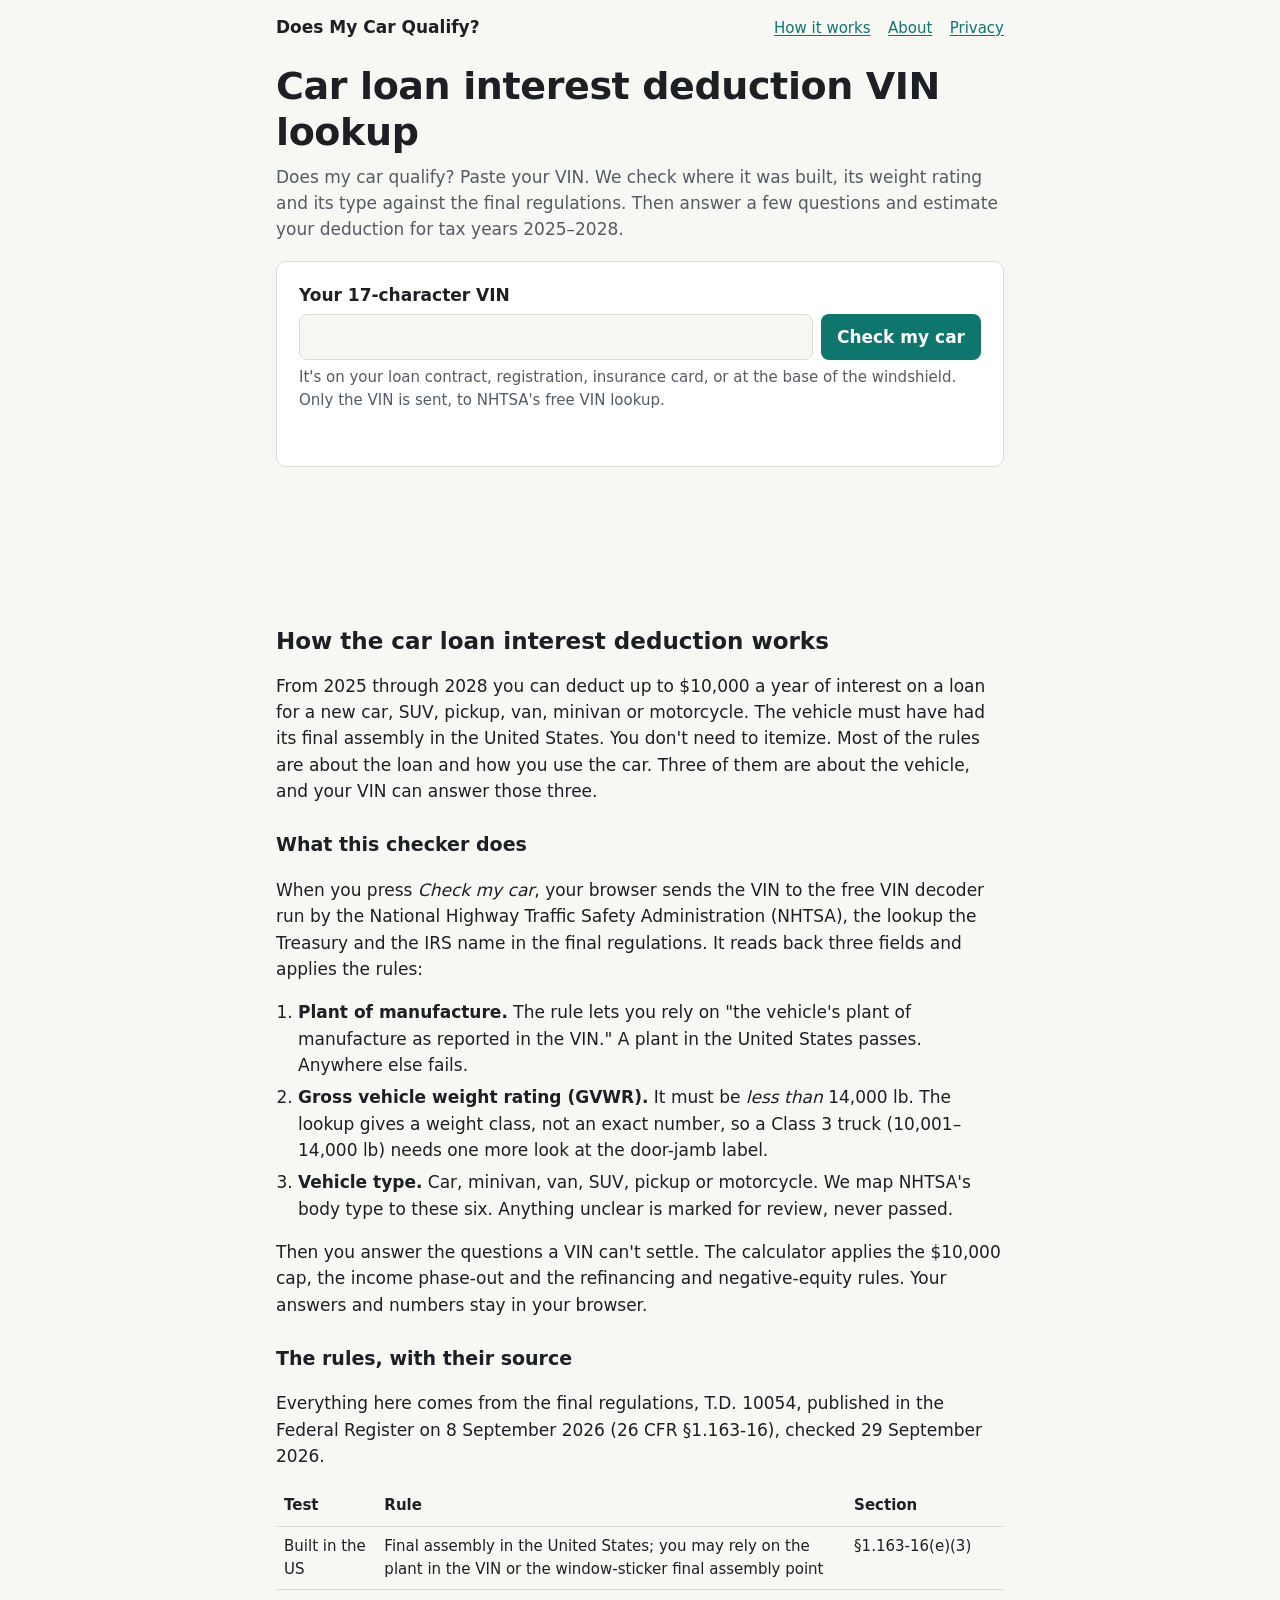
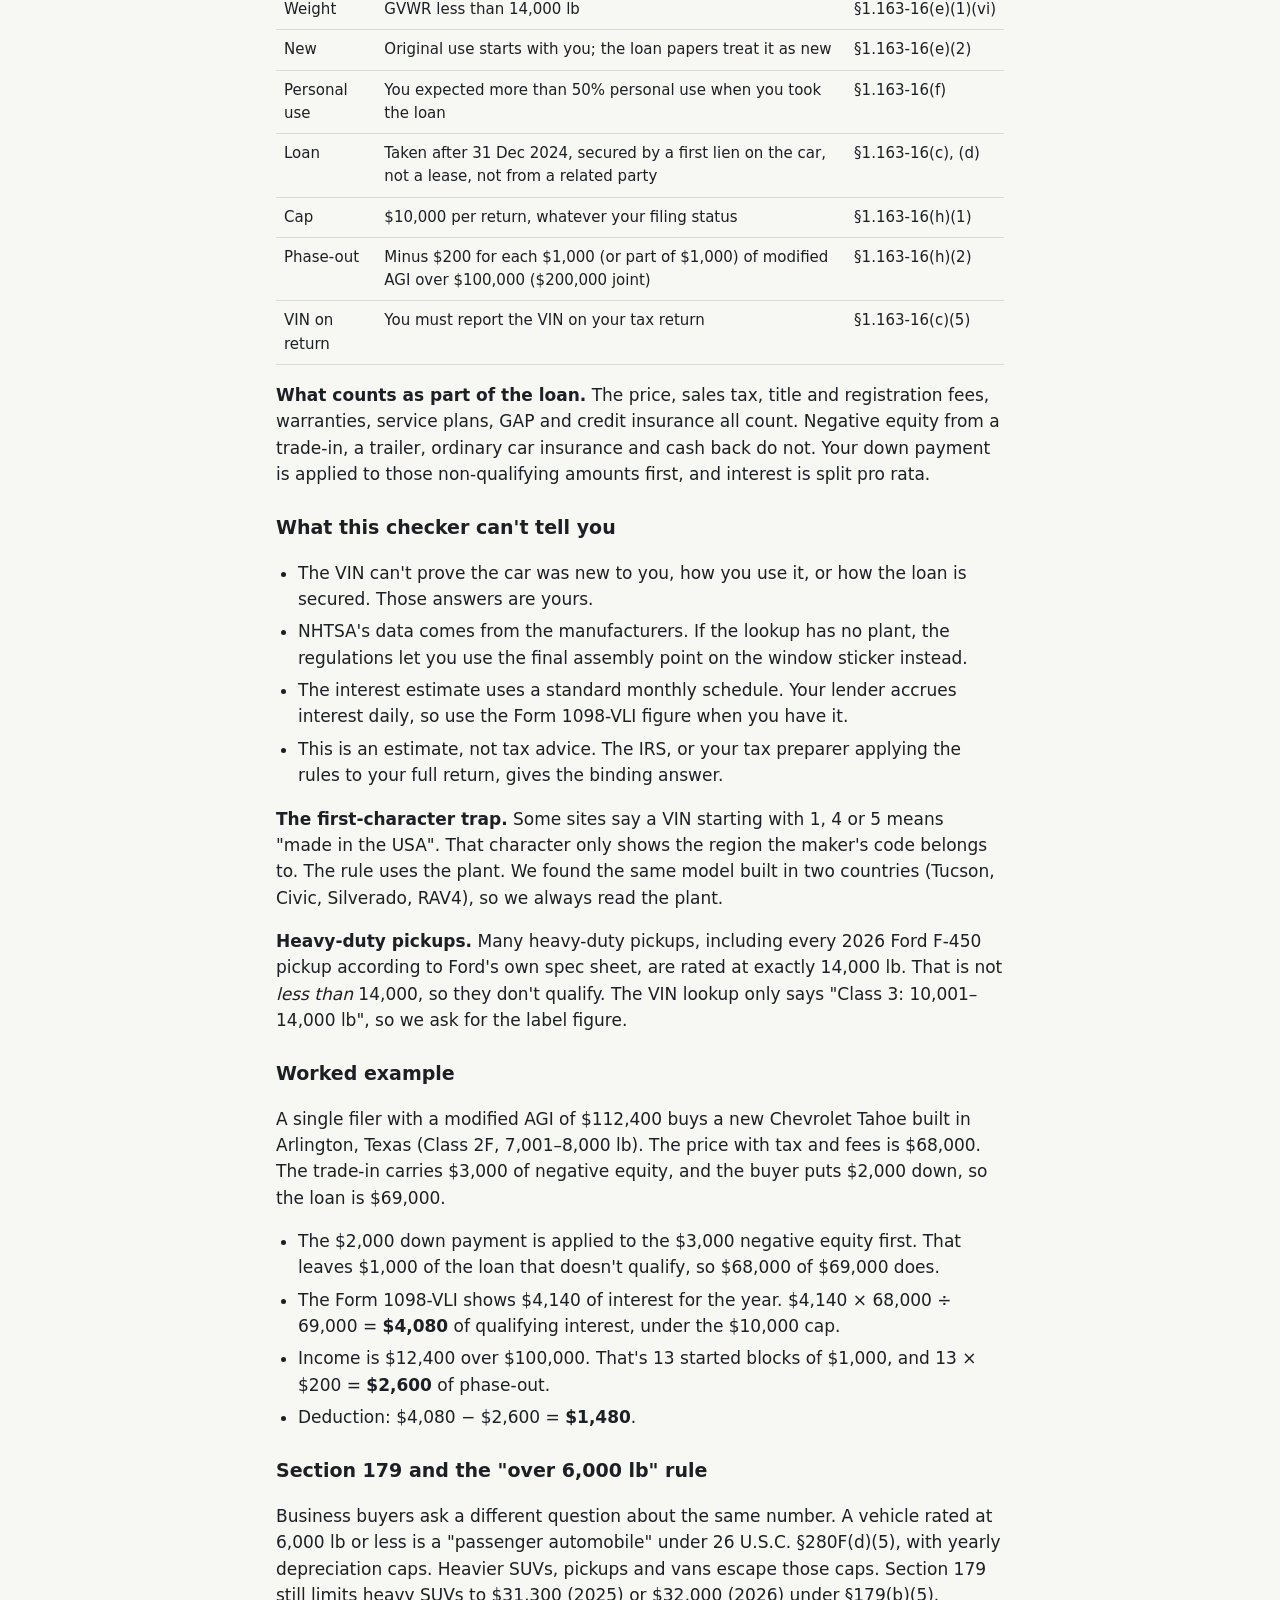
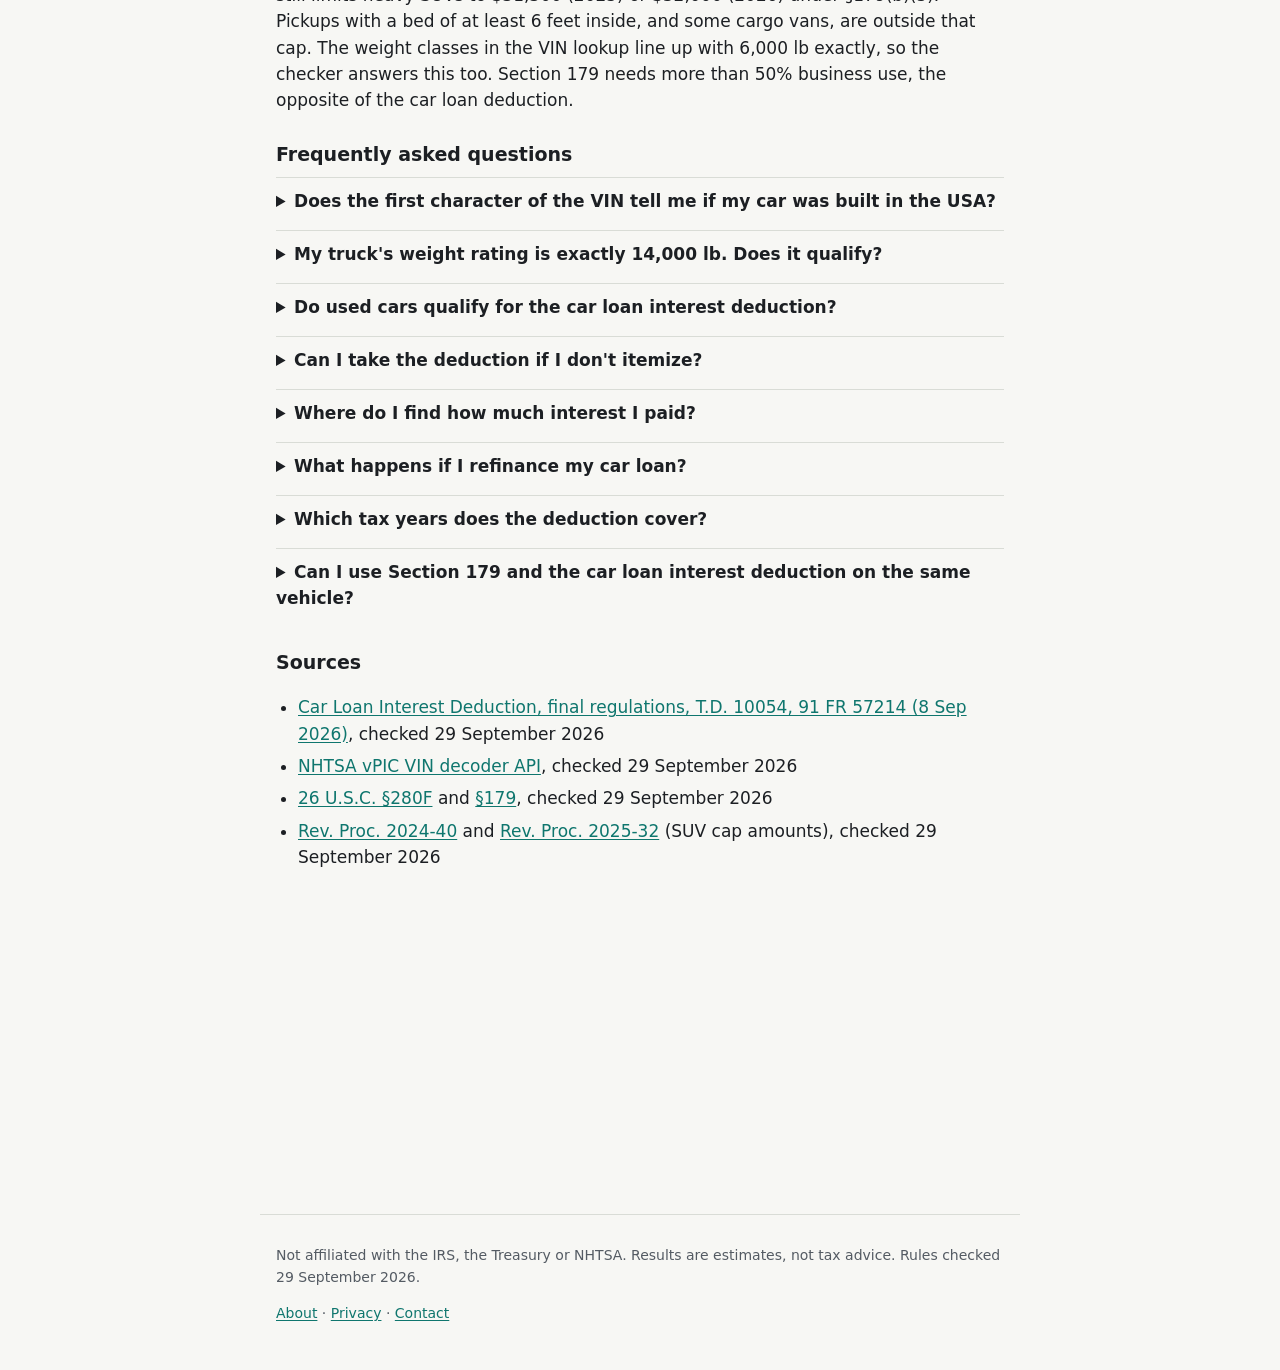
==== index.html @ 5a1a97d0 "Deploy car.loopnode.live (release build a4cddcbf) Co-Authored-By: Claude Opus 5.5 <noreply@anthropic" ====
<!doctype html>
<html lang="en">
<head>
<meta charset="utf-8">
<meta name="viewport" content="width=device-width, initial-scale=1">
<meta http-equiv="Content-Security-Policy" content="default-src 'self'; connect-src 'self' https://vpic.nhtsa.dot.gov; img-src 'self' data:; style-src 'self'; script-src 'self'; base-uri 'none'; form-action 'none'; object-src 'none'">
<meta name="referrer" content="no-referrer">
<title>Car Loan Interest Deduction VIN Lookup: Does My Car Qualify?</title>
<meta name="description" content="Paste your VIN to see if your car passes the US-assembly, weight and type tests for the 2025–2028 car loan interest deduction, then estimate your deduction.">
<link rel="canonical" href="https://car.loopnode.live/">
<meta property="og:title" content="Car Loan Interest Deduction VIN Lookup: Does My Car Qualify?">
<meta property="og:description" content="Check the VIN part of the car loan interest deduction in one step, then estimate what you can deduct.">
<meta property="og:url" content="https://car.loopnode.live/">
<meta property="og:type" content="website">
<meta name="color-scheme" content="light dark">
<link rel="icon" href="favicon.svg" type="image/svg+xml">
<link rel="stylesheet" href="styles.css">
<script type="module" src="app.js"></script>
<script type="application/ld+json">
{"@context":"https://schema.org","@type":"WebApplication","name":"Does My Car Qualify? Car loan interest deduction VIN lookup","url":"https://car.loopnode.live/","applicationCategory":"FinanceApplication","operatingSystem":"Any","isAccessibleForFree":true,"offers":{"@type":"Offer","price":"0","priceCurrency":"USD"},"description":"Checks a VIN against the plant, weight and vehicle-type tests of the qualified passenger vehicle loan interest deduction (26 CFR 1.163-16) and estimates the deduction."}
</script>
<script type="application/ld+json">
{"@context":"https://schema.org","@type":"FAQPage","mainEntity":[
{"@type":"Question","name":"Does the first character of the VIN tell me if my car was built in the USA?","acceptedAnswer":{"@type":"Answer","text":"No. The first character shows the region of the maker's code. The deduction uses the plant of manufacture reported in the VIN, which the NHTSA lookup returns separately."}},
{"@type":"Question","name":"My truck's weight rating is exactly 14,000 lb. Does it qualify?","acceptedAnswer":{"@type":"Answer","text":"No. The vehicle must have a gross vehicle weight rating of less than 14,000 pounds. A 14,000 lb truck, such as many heavy-duty pickups, does not qualify."}},
{"@type":"Question","name":"Do used cars qualify for the car loan interest deduction?","acceptedAnswer":{"@type":"Answer","text":"No. The original use of the vehicle has to start with you, and your loan papers have to treat it as a new vehicle."}},
{"@type":"Question","name":"Can I take the deduction if I don't itemize?","acceptedAnswer":{"@type":"Answer","text":"Yes. The deduction is allowed whether you itemize or take the standard deduction."}},
{"@type":"Question","name":"Where do I find how much interest I paid?","acceptedAnswer":{"@type":"Answer","text":"On Form 1098-VLI. Lenders that receive $600 or more of interest must send it by January 31 of the following year. Otherwise use your loan statements."}},
{"@type":"Question","name":"What happens if I refinance my car loan?","acceptedAnswer":{"@type":"Answer","text":"The new loan still qualifies if it is secured by the same car, but only up to the balance of the old loan on the day you refinanced. Interest on any cash-out part does not count."}},
{"@type":"Question","name":"Which tax years does the deduction cover?","acceptedAnswer":{"@type":"Answer","text":"Tax years 2025 through 2028, for loans taken out after December 31, 2024."}},
{"@type":"Question","name":"Can I use Section 179 and the car loan interest deduction on the same vehicle?","acceptedAnswer":{"@type":"Answer","text":"Not in the same way at the same time. The car loan deduction needs more than 50% personal use; Section 179 on a vehicle needs more than 50% business use."}}
]}
</script>
</head>
<body>
<a class="skip" href="#tool">Skip to the VIN check</a>
<header class="site">
  <a class="brand" href="./">Does My Car Qualify?</a>
  <nav aria-label="Site"><a href="#guide">How it works</a> <a href="about.html">About</a> <a href="privacy.html">Privacy</a></nav>
</header>

<main>
  <div class="intro">
    <h1>Car loan interest deduction VIN lookup</h1>
    <p class="lede">Does my car qualify? Paste your VIN. We check where it was built, its weight rating and its type against the final regulations. Then answer a few questions and estimate your deduction for tax years 2025–2028.</p>
  </div>

  <section id="tool" aria-labelledby="tool-h">
    <h2 id="tool-h" class="visually-hidden">VIN check</h2>
    <noscript><p class="note">This checker needs JavaScript. The guide below explains every rule if you'd rather check by hand.</p></noscript>

    <form id="vin-form" class="card" novalidate>
      <label for="vin">Your 17-character VIN</label>
      <div class="row">
        <input id="vin" name="vin" type="text" inputmode="text" autocomplete="off" autocapitalize="characters" spellcheck="false" maxlength="24" aria-describedby="vin-hint vin-status" required>
        <button type="submit" id="vin-go">Check my car</button>
      </div>
      <p id="vin-hint" class="hint">It's on your loan contract, registration, insurance card, or at the base of the windshield. Only the VIN is sent, to NHTSA's free VIN lookup.</p>
      <p id="vin-status" class="status" role="status" aria-live="polite"></p>
    </form>

    <div id="vehicle" class="card" hidden>
      <h3 id="vehicle-name">Your vehicle</h3>
      <ul id="checks" class="checks"></ul>
      <p id="trap" class="note" hidden></p>
      <div id="label-gvwr-row" class="ask" hidden>
        <label for="label-gvwr">GVWR on your door-jamb label (lb)</label>
        <input id="label-gvwr" type="number" inputmode="numeric" min="0" max="100000" step="1">
        <p class="hint">It's on the sticker in the driver-side door frame, marked "GVWR". Exactly 14,000 lb does not qualify.</p>
      </div>
      <fieldset id="sticker-row" class="ask" hidden>
        <legend>Does the window sticker give a final assembly point in the US?</legend>
        <label><input type="radio" name="sticker" value="yes"> Yes</label>
        <label><input type="radio" name="sticker" value="no"> No</label>
      </fieldset>
      <div id="s179" class="s179">
        <h4>For business buyers: Section 179 "over 6,000 lb" check</h4>
        <p id="s179-text"></p>
      </div>
    </div>

    <form id="questions" class="card" hidden novalidate>
      <h3>What the VIN can't show</h3>
      <p class="hint">Answer these from your loan papers.</p>
      <fieldset><legend>Do your loan papers treat the car as <strong>new</strong>? (Not used, not a lease buyout.)</legend>
        <label><input type="radio" name="newOnPaperwork" value="yes"> Yes</label><label><input type="radio" name="newOnPaperwork" value="no"> No</label></fieldset>
      <fieldset><legend>When you took the loan, did you expect <strong>more than 50% personal use</strong>?</legend>
        <label><input type="radio" name="personalUse" value="yes"> Yes</label><label><input type="radio" name="personalUse" value="no"> No</label></fieldset>
      <fieldset><legend>Is the loan <strong>secured by the car</strong> (a first lien)? A credit card or unsecured personal loan is not.</legend>
        <label><input type="radio" name="securedByCar" value="yes"> Yes</label><label><input type="radio" name="securedByCar" value="no"> No</label></fieldset>
      <fieldset><legend>Did you take the loan <strong>after 31 December 2024</strong>?</legend>
        <label><input type="radio" name="loanAfter2024" value="yes"> Yes</label><label><input type="radio" name="loanAfter2024" value="no"> No</label></fieldset>
      <fieldset><legend>Is it a <strong>purchase loan</strong>, not a lease?</legend>
        <label><input type="radio" name="notLease" value="yes"> Yes</label><label><input type="radio" name="notLease" value="no"> No</label></fieldset>
      <fieldset><legend>Is the lender <strong>not a relative</strong> or a business related to you?</legend>
        <label><input type="radio" name="notRelative" value="yes"> Yes</label><label><input type="radio" name="notRelative" value="no"> No</label></fieldset>
    </form>

    <div id="verdict" class="card verdict" role="status" aria-live="polite" hidden></div>

    <form id="calc" class="card" hidden novalidate>
      <h3>Estimate your deduction</h3>
      <div class="grid">
        <label>Tax year <select id="year"><option>2025</option><option selected>2026</option><option>2027</option><option>2028</option></select></label>
        <label>Interest paid that year ($) <input id="interest" type="number" inputmode="decimal" min="0" step="0.01" aria-describedby="interest-hint"></label>
      </div>
      <p id="interest-hint" class="hint">Use box 1 of your Form 1098-VLI. No form yet? Estimate it here:</p>
      <details id="estimator">
        <summary class="plain">Estimate the interest from my loan terms</summary>
        <div class="grid">
          <label>Amount financed ($) <input id="est-amount" type="number" inputmode="decimal" min="0" step="0.01"></label>
          <label>APR (%) <input id="est-apr" type="number" inputmode="decimal" min="0" max="40" step="0.01"></label>
          <label>Term (months) <input id="est-term" type="number" inputmode="numeric" min="1" max="120" step="1"></label>
          <label>First payment (month) <input id="est-first" type="month"></label>
        </div>
        <button type="button" id="est-go" class="secondary">Use this estimate</button>
        <p id="est-out" class="hint" aria-live="polite"></p>
      </details>
      <div class="grid">
        <label>Total amount financed ($) <input id="financed" type="number" inputmode="decimal" min="0" step="0.01"></label>
        <label>Down payment ($) <input id="down" type="number" inputmode="decimal" min="0" step="0.01" value="0"></label>
        <label>Negative equity and other non-car items rolled in ($) <input id="nonq" type="number" inputmode="decimal" min="0" step="0.01" value="0" aria-describedby="nonq-hint"></label>
      </div>
      <p id="nonq-hint" class="hint">Negative equity from a trade-in, a trailer, non-credit insurance, cash back. Warranties, service plans, GAP, sales tax and title fees <em>do</em> count as part of the car.</p>
      <label class="check"><input id="refi" type="checkbox"> This loan refinanced an earlier car loan</label>
      <div id="refi-row" class="grid" hidden>
        <label>Old loan balance when refinanced ($) <input id="refi-old" type="number" inputmode="decimal" min="0" step="0.01"></label>
        <label>New loan amount ($) <input id="refi-new" type="number" inputmode="decimal" min="0" step="0.01"></label>
      </div>
      <div class="grid">
        <label>Business use of the car (%) <input id="business" type="number" inputmode="numeric" min="0" max="49" step="1" value="0"></label>
        <label>Modified AGI ($) <input id="magi" type="number" inputmode="decimal" step="1" aria-describedby="magi-hint"></label>
        <label class="check"><input id="joint" type="checkbox"> Married filing jointly</label>
      </div>
      <p id="magi-hint" class="hint">Your adjusted gross income, plus any foreign earned income or US-territory income you excluded.</p>
      <div id="calc-out" class="result" role="status" aria-live="polite"></div>
    </form>

    <p id="print-row" hidden><button type="button" id="print">Print a summary for your tax preparer</button></p>
  </section>

  <div class="ad-slot ad-slot-top" aria-hidden="true"></div>

  <article id="guide">
    <h2>How the car loan interest deduction works</h2>
    <p>From 2025 through 2028 you can deduct up to $10,000 a year of interest on a loan for a new car, SUV, pickup, van, minivan or motorcycle. The vehicle must have had its final assembly in the United States. You don't need to itemize. Most of the rules are about the loan and how you use the car. Three of them are about the vehicle, and your VIN can answer those three.</p>

    <section id="how-it-works">
      <h3>What this checker does</h3>
      <p>When you press <em>Check my car</em>, your browser sends the VIN to the free VIN decoder run by the National Highway Traffic Safety Administration (NHTSA), the lookup the Treasury and the IRS name in the final regulations. It reads back three fields and applies the rules:</p>
      <ol>
        <li><strong>Plant of manufacture.</strong> The rule lets you rely on "the vehicle's plant of manufacture as reported in the VIN." A plant in the United States passes. Anywhere else fails.</li>
        <li><strong>Gross vehicle weight rating (GVWR).</strong> It must be <em>less than</em> 14,000 lb. The lookup gives a weight class, not an exact number, so a Class 3 truck (10,001–14,000 lb) needs one more look at the door-jamb label.</li>
        <li><strong>Vehicle type.</strong> Car, minivan, van, SUV, pickup or motorcycle. We map NHTSA's body type to these six. Anything unclear is marked for review, never passed.</li>
      </ol>
      <p>Then you answer the questions a VIN can't settle. The calculator applies the $10,000 cap, the income phase-out and the refinancing and negative-equity rules. Your answers and numbers stay in your browser.</p>
    </section>

    <section id="rules">
      <h3>The rules, with their source</h3>
      <p>Everything here comes from the final regulations, T.D. 10054, published in the Federal Register on 8 September 2026 (26 CFR §1.163-16), checked 29 September 2026.</p>
      <div class="table-wrap">
      <table>
        <thead><tr><th scope="col">Test</th><th scope="col">Rule</th><th scope="col">Section</th></tr></thead>
        <tbody>
          <tr><td>Built in the US</td><td>Final assembly in the United States; you may rely on the plant in the VIN or the window-sticker final assembly point</td><td>§1.163-16(e)(3)</td></tr>
          <tr><td>Weight</td><td>GVWR less than 14,000 lb</td><td>§1.163-16(e)(1)(vi)</td></tr>
          <tr><td>New</td><td>Original use starts with you; the loan papers treat it as new</td><td>§1.163-16(e)(2)</td></tr>
          <tr><td>Personal use</td><td>You expected more than 50% personal use when you took the loan</td><td>§1.163-16(f)</td></tr>
          <tr><td>Loan</td><td>Taken after 31 Dec 2024, secured by a first lien on the car, not a lease, not from a related party</td><td>§1.163-16(c), (d)</td></tr>
          <tr><td>Cap</td><td>$10,000 per return, whatever your filing status</td><td>§1.163-16(h)(1)</td></tr>
          <tr><td>Phase-out</td><td>Minus $200 for each $1,000 (or part of $1,000) of modified AGI over $100,000 ($200,000 joint)</td><td>§1.163-16(h)(2)</td></tr>
          <tr><td>VIN on return</td><td>You must report the VIN on your tax return</td><td>§1.163-16(c)(5)</td></tr>
        </tbody>
      </table>
      </div>
      <p><strong>What counts as part of the loan.</strong> The price, sales tax, title and registration fees, warranties, service plans, GAP and credit insurance all count. Negative equity from a trade-in, a trailer, ordinary car insurance and cash back do not. Your down payment is applied to those non-qualifying amounts first, and interest is split pro rata.</p>
    </section>

    <section id="limits">
      <h3>What this checker can't tell you</h3>
      <ul>
        <li>The VIN can't prove the car was new to you, how you use it, or how the loan is secured. Those answers are yours.</li>
        <li>NHTSA's data comes from the manufacturers. If the lookup has no plant, the regulations let you use the final assembly point on the window sticker instead.</li>
        <li>The interest estimate uses a standard monthly schedule. Your lender accrues interest daily, so use the Form 1098-VLI figure when you have it.</li>
        <li>This is an estimate, not tax advice. The IRS, or your tax preparer applying the rules to your full return, gives the binding answer.</li>
      </ul>
      <p><strong>The first-character trap.</strong> Some sites say a VIN starting with 1, 4 or 5 means "made in the USA". That character only shows the region the maker's code belongs to. The rule uses the plant. We found the same model built in two countries (Tucson, Civic, Silverado, RAV4), so we always read the plant.</p>
      <p><strong>Heavy-duty pickups.</strong> Many heavy-duty pickups, including every 2026 Ford F-450 pickup according to Ford's own spec sheet, are rated at exactly 14,000 lb. That is not <em>less than</em> 14,000, so they don't qualify. The VIN lookup only says "Class 3: 10,001–14,000 lb", so we ask for the label figure.</p>
    </section>

    <section id="example">
      <h3>Worked example</h3>
      <p>A single filer with a modified AGI of $112,400 buys a new Chevrolet Tahoe built in Arlington, Texas (Class 2F, 7,001–8,000 lb). The price with tax and fees is $68,000. The trade-in carries $3,000 of negative equity, and the buyer puts $2,000 down, so the loan is $69,000.</p>
      <ul>
        <li>The $2,000 down payment is applied to the $3,000 negative equity first. That leaves $1,000 of the loan that doesn't qualify, so $68,000 of $69,000 does.</li>
        <li>The Form 1098-VLI shows $4,140 of interest for the year. $4,140 × 68,000 ÷ 69,000 = <strong>$4,080</strong> of qualifying interest, under the $10,000 cap.</li>
        <li>Income is $12,400 over $100,000. That's 13 started blocks of $1,000, and 13 × $200 = <strong>$2,600</strong> of phase-out.</li>
        <li>Deduction: $4,080 − $2,600 = <strong>$1,480</strong>.</li>
      </ul>
    </section>

    <section id="section-179">
      <h3>Section 179 and the "over 6,000 lb" rule</h3>
      <p>Business buyers ask a different question about the same number. A vehicle rated at 6,000 lb or less is a "passenger automobile" under 26 U.S.C. §280F(d)(5), with yearly depreciation caps. Heavier SUVs, pickups and vans escape those caps. Section 179 still limits heavy SUVs to $31,300 (2025) or $32,000 (2026) under §179(b)(5). Pickups with a bed of at least 6 feet inside, and some cargo vans, are outside that cap. The weight classes in the VIN lookup line up with 6,000 lb exactly, so the checker answers this too. Section 179 needs more than 50% business use, the opposite of the car loan deduction.</p>
    </section>

    <section id="faq">
      <h3>Frequently asked questions</h3>
      <details><summary>Does the first character of the VIN tell me if my car was built in the USA?</summary><p>No. The first character shows the region of the maker's code. The deduction uses the plant of manufacture reported in the VIN, which the NHTSA lookup returns separately.</p></details>
      <details><summary>My truck's weight rating is exactly 14,000 lb. Does it qualify?</summary><p>No. The vehicle must have a gross vehicle weight rating of less than 14,000 pounds. A 14,000 lb truck, such as many heavy-duty pickups, does not qualify.</p></details>
      <details><summary>Do used cars qualify for the car loan interest deduction?</summary><p>No. The original use of the vehicle has to start with you, and your loan papers have to treat it as a new vehicle.</p></details>
      <details><summary>Can I take the deduction if I don't itemize?</summary><p>Yes. The deduction is allowed whether you itemize or take the standard deduction.</p></details>
      <details><summary>Where do I find how much interest I paid?</summary><p>On Form 1098-VLI. Lenders that receive $600 or more of interest must send it by January 31 of the following year. Otherwise use your loan statements.</p></details>
      <details><summary>What happens if I refinance my car loan?</summary><p>The new loan still qualifies if it is secured by the same car, but only up to the balance of the old loan on the day you refinanced. Interest on any cash-out part does not count.</p></details>
      <details><summary>Which tax years does the deduction cover?</summary><p>Tax years 2025 through 2028, for loans taken out after December 31, 2024.</p></details>
      <details><summary>Can I use Section 179 and the car loan interest deduction on the same vehicle?</summary><p>Not in the same way at the same time. The car loan deduction needs more than 50% personal use; Section 179 on a vehicle needs more than 50% business use.</p></details>
    </section>

    <section id="sources">
      <h3>Sources</h3>
      <ul class="sources">
        <li><a href="https://www.federalregister.gov/documents/2026/09/08/2026-18219/car-loan-interest-deduction" rel="noopener">Car Loan Interest Deduction, final regulations, T.D. 10054, 91 FR 57214 (8 Sep 2026)</a>, checked 29 September 2026</li>
        <li><a href="https://vpic.nhtsa.dot.gov/api/" rel="noopener">NHTSA vPIC VIN decoder API</a>, checked 29 September 2026</li>
        <li><a href="https://www.law.cornell.edu/uscode/text/26/280F" rel="noopener">26 U.S.C. §280F</a> and <a href="https://www.law.cornell.edu/uscode/text/26/179" rel="noopener">§179</a>, checked 29 September 2026</li>
        <li><a href="https://www.irs.gov/pub/irs-drop/rp-24-40.pdf" rel="noopener">Rev. Proc. 2024-40</a> and <a href="https://www.irs.gov/pub/irs-drop/rp-25-32.pdf" rel="noopener">Rev. Proc. 2025-32</a> (SUV cap amounts), checked 29 September 2026</li>
      </ul>
    </section>
  </article>

  <div class="ad-slot ad-slot-bottom" aria-hidden="true"></div>

  <section id="summary" class="print-only" aria-hidden="true"></section>
</main>

<footer class="site">
  <p>Not affiliated with the IRS, the Treasury or NHTSA. Results are estimates, not tax advice. Rules checked 29 September 2026.</p>
  <p><a href="about.html">About</a> · <a href="privacy.html">Privacy</a> · <a href="contact.html">Contact</a></p>
</footer>
</body>
</html>
---- styles.css ----
:root {
  --bg: #f7f7f4;
  --surface: #ffffff;
  --text: #1c1f23;
  --muted: #545b63;
  --line: #d9dcd6;
  --accent: #0f766e;
  --accent-text: #ffffff;
  --pass: #166534;
  --pass-bg: #e8f5ec;
  --fail: #9f1239;
  --fail-bg: #fdecef;
  --warn: #854d0e;
  --warn-bg: #fdf5e1;
  --focus: #1d4ed8;
  --radius: 10px;
  color-scheme: light dark;
}
@media (prefers-color-scheme: dark) {
  :root {
    --bg: #111416;
    --surface: #1a1e21;
    --text: #e8eaec;
    --muted: #a7afb6;
    --line: #2f363b;
    --accent: #2dd4bf;
    --accent-text: #0b1a18;
    --pass: #86efac;
    --pass-bg: #12291b;
    --fail: #fda4af;
    --fail-bg: #331820;
    --warn: #fcd34d;
    --warn-bg: #30270f;
    --focus: #93c5fd;
  }
}

* {
  box-sizing: border-box;
}
table {
  border-collapse: collapse;
  font-size: 15px;
}
th,
td {
  text-align: left;
  vertical-align: top;
  padding: 8px 8px;
  border-bottom: 1px solid var(--line);
}
td:last-child {
  white-space: nowrap;
}
html {
  -webkit-text-size-adjust: 100%;
}
body {
  margin: 0;
  background: var(--bg);
  color: var(--text);
  font:
    17px / 1.55 system-ui,
    -apple-system,
    "Segoe UI",
    Roboto,
    "Helvetica Neue",
    Arial,
    sans-serif;
}
a {
  color: var(--accent);
  text-underline-offset: 2px;
}
:focus-visible {
  outline: 3px solid var(--focus);
  outline-offset: 2px;
}
.skip {
  position: absolute;
  left: -999px;
}
.skip:focus {
  left: 16px;
  top: 8px;
  background: var(--surface);
  padding: 6px 10px;
  z-index: 2;
}
.visually-hidden {
  position: absolute;
  width: 1px;
  height: 1px;
  overflow: hidden;
  clip-path: inset(50%);
  white-space: nowrap;
}

header.site,
footer.site,
main {
  max-width: 760px;
  margin: 0 auto;
  padding: 0 16px;
}
header.site {
  display: flex;
  flex-wrap: wrap;
  gap: 8px 16px;
  align-items: baseline;
  justify-content: space-between;
  padding-top: 14px;
  padding-bottom: 6px;
}
.brand {
  font-weight: 700;
  text-decoration: none;
  color: var(--text);
}
header.site nav a {
  margin-left: 12px;
  font-size: 15px;
}
header.site nav a:first-child {
  margin-left: 0;
}
footer.site {
  color: var(--muted);
  font-size: 14px;
  border-top: 1px solid var(--line);
  margin-top: 40px;
  padding-top: 16px;
  padding-bottom: 32px;
}

h1 {
  font-size: 30px;
  line-height: 1.2;
  margin: 18px 0 8px;
  letter-spacing: -0.01em;
}
h2 {
  font-size: 23px;
  line-height: 1.25;
  margin: 36px 0 10px;
}
h3 {
  font-size: 19px;
  margin: 26px 0 8px;
}
h4 {
  font-size: 16px;
  margin: 0 0 4px;
}
.lede {
  color: var(--muted);
  margin: 0 0 18px;
}

.card {
  background: var(--surface);
  border: 1px solid var(--line);
  border-radius: var(--radius);
  padding: 16px;
  margin: 0 0 14px;
}
.card h3 {
  margin-top: 0;
}
label {
  display: block;
  font-weight: 600;
}
.row {
  display: flex;
  flex-wrap: wrap;
  gap: 8px;
  margin-top: 6px;
}
input[type="text"],
input[type="number"],
input[type="month"],
select {
  width: 100%;
  min-height: 46px;
  font: inherit;
  color: var(--text);
  background: var(--bg);
  border: 1px solid var(--line);
  border-radius: 8px;
  padding: 8px 10px;
}
#vin {
  font-family: ui-monospace, SFMono-Regular, Menlo, Consolas, monospace;
  letter-spacing: 0.06em;
  text-transform: uppercase;
}
button {
  font: inherit;
  font-weight: 650;
  min-height: 46px;
  padding: 8px 16px;
  border-radius: 8px;
  border: 0;
  background: var(--accent);
  color: var(--accent-text);
  cursor: pointer;
  white-space: nowrap;
}
.row input {
  flex: 1 1 250px;
}
.row button {
  flex: 1 0 auto;
}
button.secondary {
  background: transparent;
  color: var(--accent);
  border: 1px solid var(--accent);
}
.hint {
  color: var(--muted);
  font-size: 15px;
  margin: 6px 0 0;
}
.status {
  margin: 8px 0 0;
  min-height: 1.5em;
}
.status.error {
  color: var(--fail);
}
.note {
  background: var(--warn-bg);
  color: var(--text);
  border-left: 4px solid var(--warn);
  padding: 10px 12px;
  border-radius: 6px;
}

.checks {
  list-style: none;
  padding: 0;
  margin: 8px 0 0;
}
.checks li {
  display: grid;
  grid-template-columns: auto 1fr;
  gap: 2px 10px;
  padding: 10px 0;
  border-top: 1px solid var(--line);
}
.checks li:first-child {
  border-top: 0;
}
.badge {
  display: inline-block;
  font-size: 13px;
  font-weight: 700;
  padding: 2px 8px;
  border-radius: 999px;
  white-space: nowrap;
  align-self: start;
}
.badge.pass {
  color: var(--pass);
  background: var(--pass-bg);
}
.badge.fail {
  color: var(--fail);
  background: var(--fail-bg);
}
.badge.check-label,
.badge.review,
.badge.unknown {
  color: var(--warn);
  background: var(--warn-bg);
}
.checks .cite {
  grid-column: 2;
  color: var(--muted);
  font-size: 13px;
}

.ask {
  margin: 14px 0 0;
  padding: 12px;
  border: 1px dashed var(--warn);
  border-radius: 8px;
}
fieldset {
  border: 0;
  margin: 14px 0 0;
  padding: 0;
}
legend {
  font-weight: 600;
  padding: 0;
  margin-bottom: 4px;
}
fieldset label {
  display: inline-flex;
  align-items: center;
  gap: 6px;
  font-weight: 400;
  margin-right: 18px;
  min-height: 44px;
}
input[type="radio"],
input[type="checkbox"] {
  width: 20px;
  height: 20px;
  accent-color: var(--accent);
}
label.check {
  display: flex;
  gap: 8px;
  align-items: center;
  font-weight: 400;
  min-height: 44px;
}
.s179 {
  margin-top: 16px;
  padding-top: 12px;
  border-top: 1px solid var(--line);
}
.s179 p {
  margin: 0;
}

.verdict {
  font-size: 18px;
}
.verdict.qualifies {
  border-color: var(--pass);
  background: var(--pass-bg);
}
.verdict.does-not-qualify {
  border-color: var(--fail);
  background: var(--fail-bg);
}
.verdict.incomplete {
  border-color: var(--warn);
  background: var(--warn-bg);
}
.verdict ul {
  font-size: 15px;
  padding-left: 20px;
  margin-bottom: 0;
}

.grid {
  display: grid;
  grid-template-columns: 1fr;
  gap: 12px;
  margin-top: 12px;
}
.grid label {
  font-weight: 600;
}
.grid input,
.grid select {
  margin-top: 4px;
}
details#estimator {
  margin: 10px 0 0;
}
summary {
  cursor: pointer;
  font-weight: 600;
  min-height: 32px;
}
.result {
  margin-top: 16px;
}
.result table {
  width: 100%;
}
.result .total {
  font-size: 20px;
  font-weight: 700;
}

.ad-slot {
  min-height: 100px;
  margin: 24px 0;
}
.ad-slot-bottom {
  min-height: 280px;
}

#guide ol,
#guide ul {
  padding-left: 22px;
}
#guide li {
  margin: 6px 0;
}
#faq details {
  border-top: 1px solid var(--line);
  padding: 10px 0;
}
#faq details p {
  margin: 8px 0 0;
}
.table-wrap {
  overflow-x: auto;
}
#guide .sources li {
  overflow-wrap: anywhere;
}
.prose {
  padding-bottom: 24px;
}

@media (min-width: 640px) {
  .row button {
    flex: 0 0 auto;
  }
  h1 {
    font-size: 38px;
  }
  .grid {
    grid-template-columns: 1fr 1fr;
  }
  .card {
    padding: 20px 22px;
  }
}

.print-only {
  display: none;
}
@media print {
  body {
    background: #fff;
    color: #000;
    font-size: 12pt;
  }
  header.site,
  footer.site,
  #tool,
  #guide,
  .ad-slot,
  .skip,
  .intro {
    display: none;
  }
  .print-only {
    display: block;
  }
  #summary table {
    width: 100%;
  }
  #summary td,
  #summary th {
    border-bottom: 1px solid #999;
  }
  a {
    color: #000;
  }
}

/* The hidden attribute must win over display: grid/flex set above. */
[hidden] {
  display: none;
}
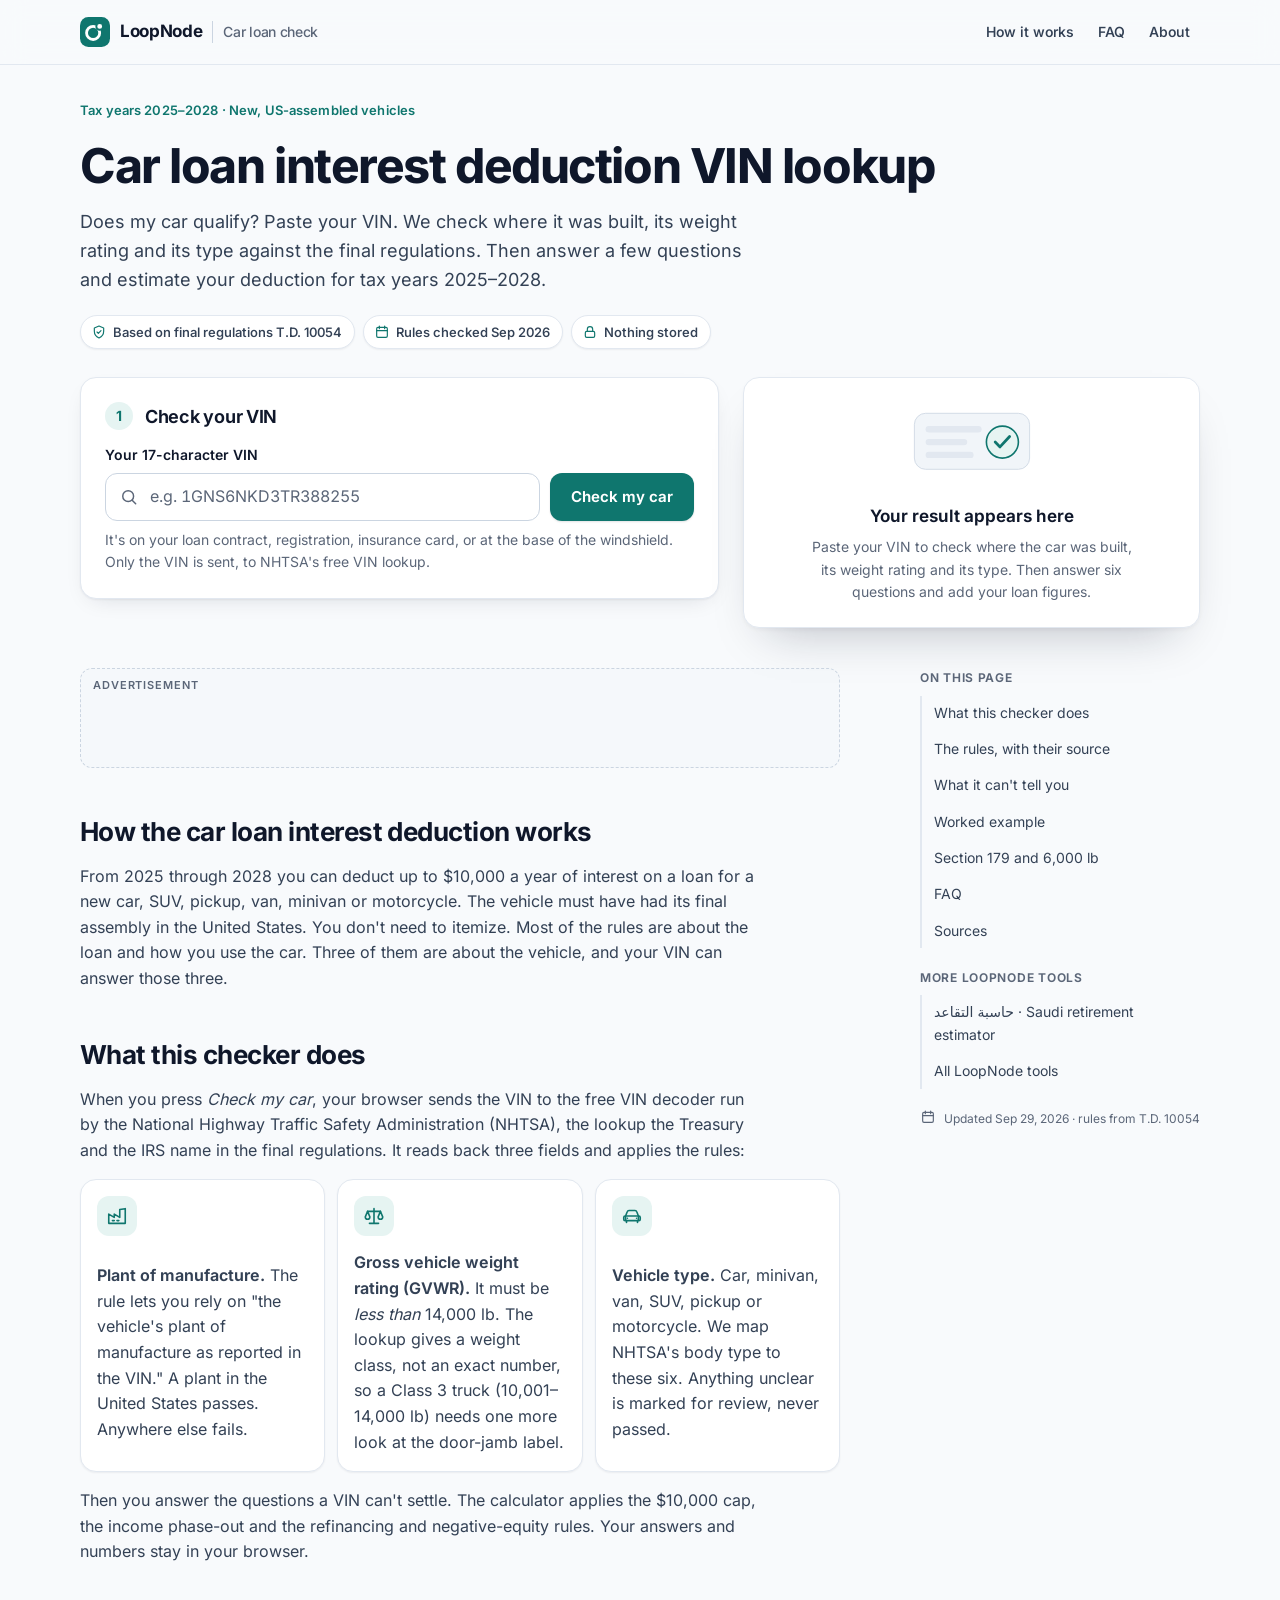
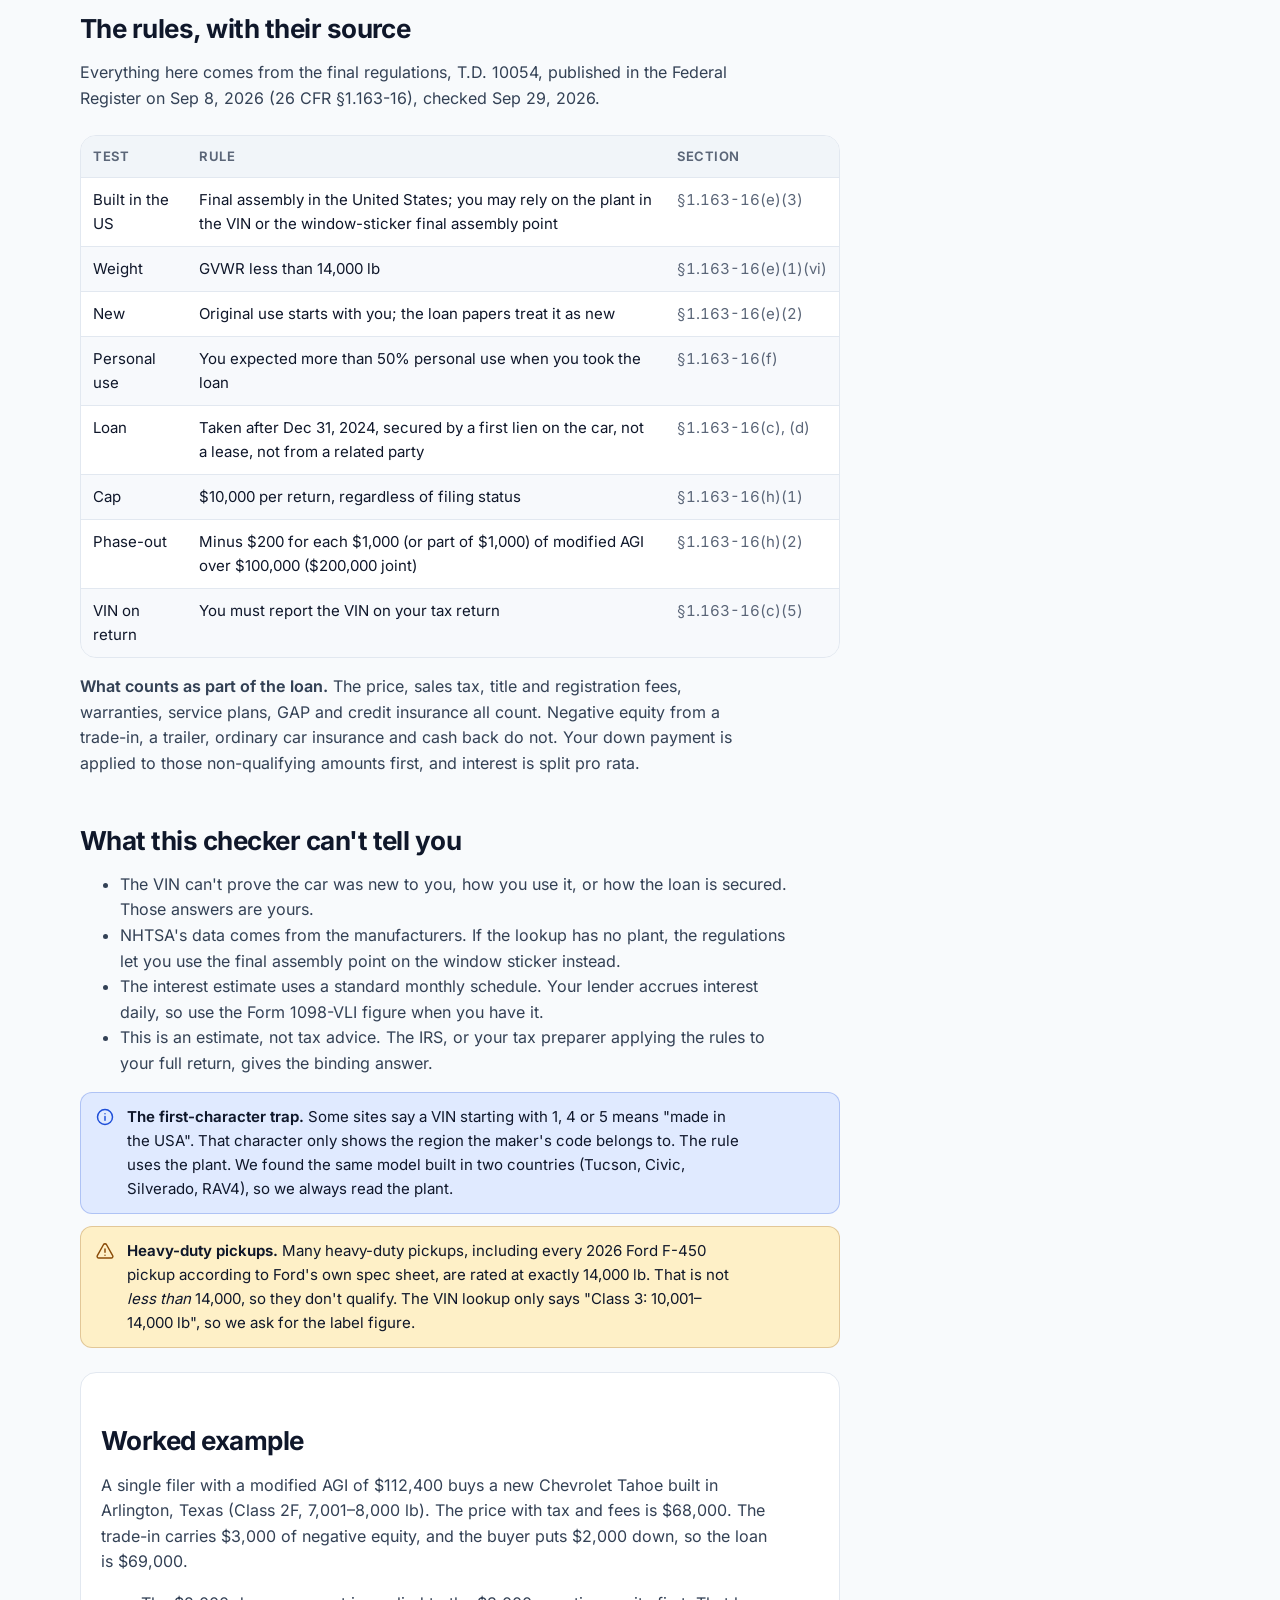
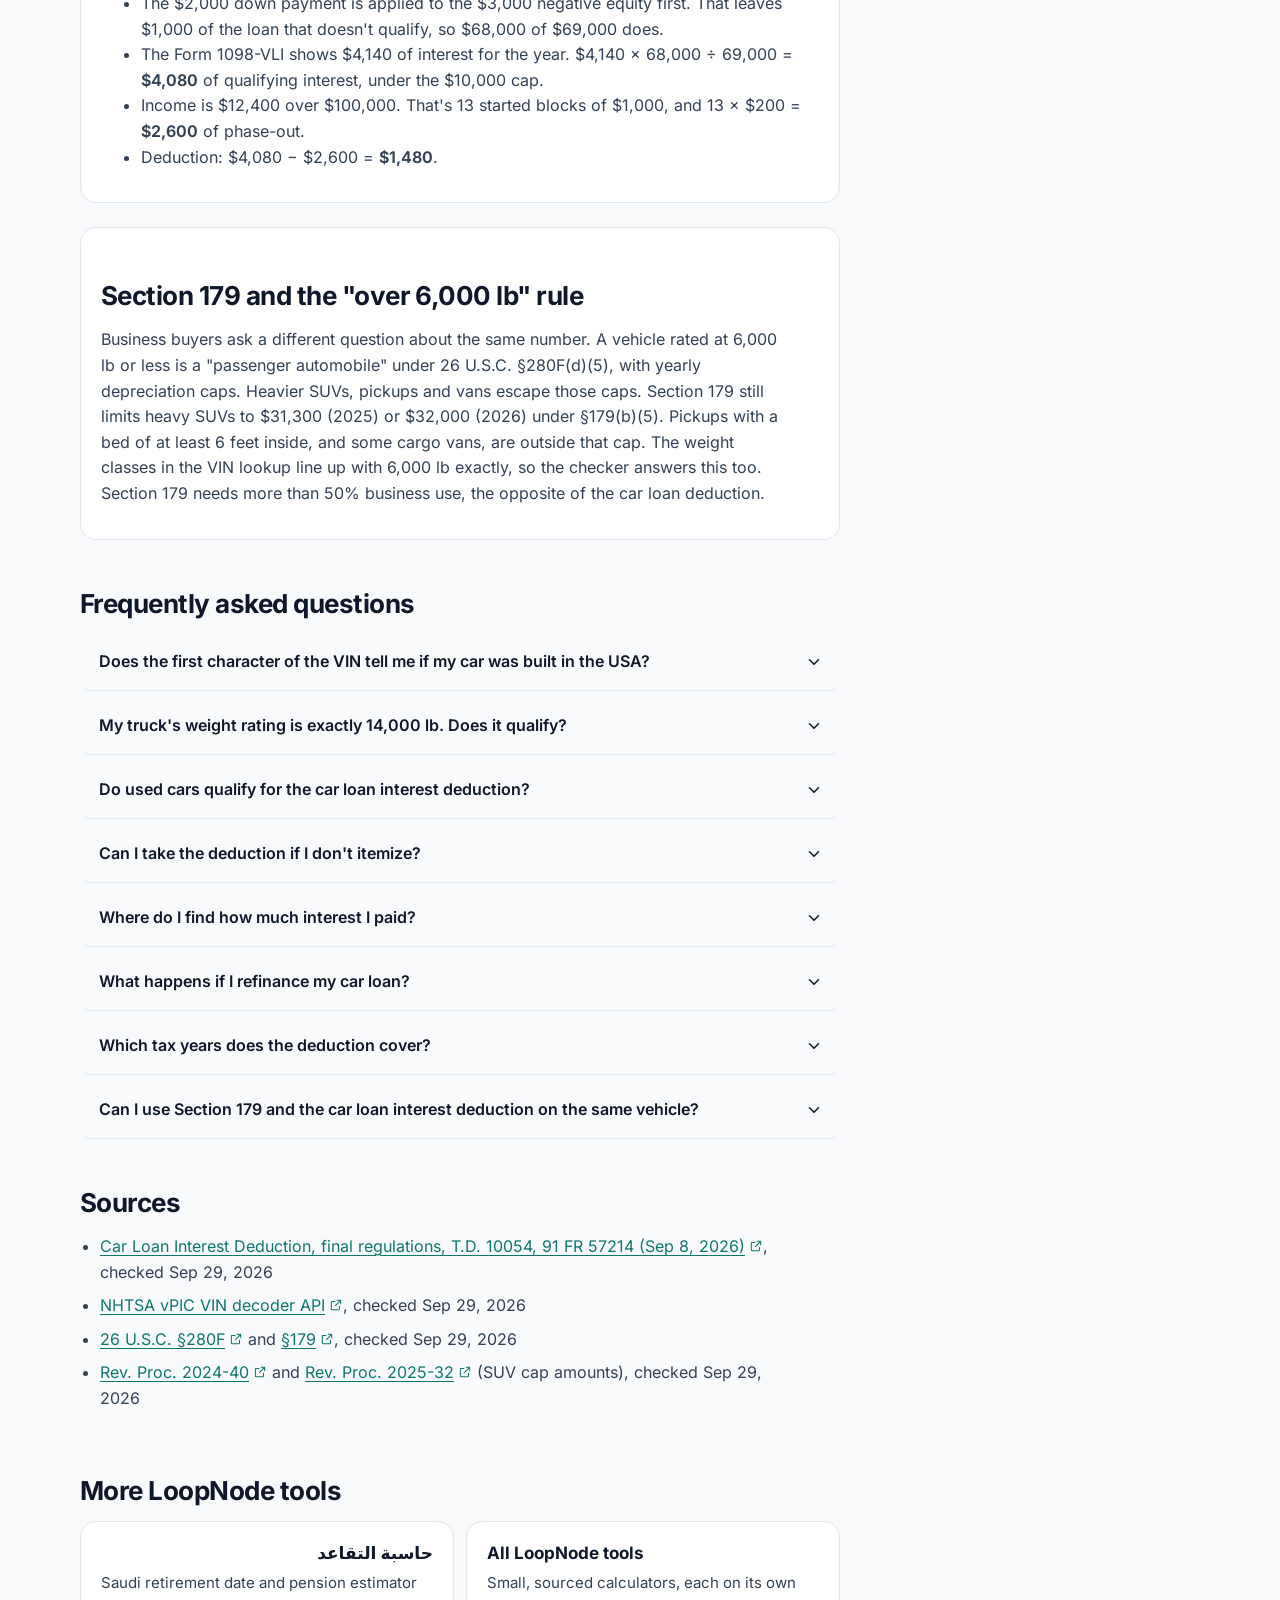
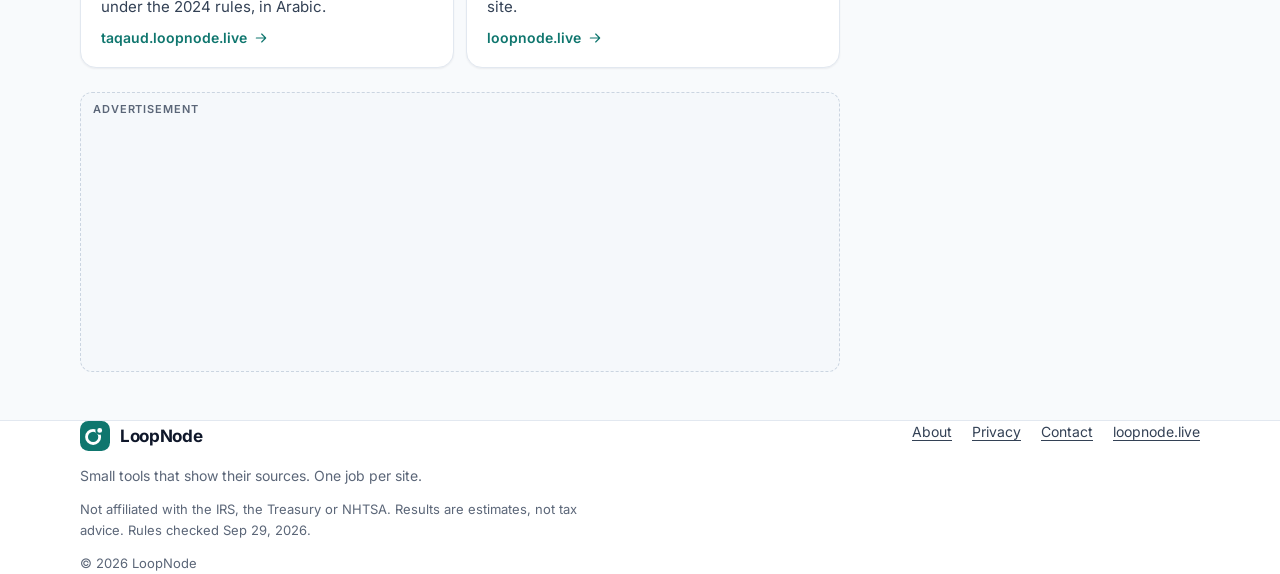
==== commit a5dcf18b: "Redesign (DESIGN.md v1, review 3: SHIP) — build eb30ea80 Co-Authored-By: Claude Opus 5.5 <noreply@an" ====
--- a/index.html
+++ b/index.html
@@ -3,7 +3,7 @@
 <head>
 <meta charset="utf-8">
 <meta name="viewport" content="width=device-width, initial-scale=1">
-<meta http-equiv="Content-Security-Policy" content="default-src 'self'; connect-src 'self' https://vpic.nhtsa.dot.gov; img-src 'self' data:; style-src 'self'; script-src 'self'; base-uri 'none'; form-action 'none'; object-src 'none'">
+<meta http-equiv="Content-Security-Policy" content="default-src 'self'; connect-src 'self' https://vpic.nhtsa.dot.gov; font-src 'self'; img-src 'self' data:; style-src 'self'; script-src 'self'; base-uri 'none'; form-action 'none'; object-src 'none'">
 <meta name="referrer" content="no-referrer">
 <title>Car Loan Interest Deduction VIN Lookup: Does My Car Qualify?</title>
 <meta name="description" content="Paste your VIN to see if your car passes the US-assembly, weight and type tests for the 2025–2028 car loan interest deduction, then estimate your deduction.">
@@ -12,8 +12,17 @@
 <meta property="og:description" content="Check the VIN part of the car loan interest deduction in one step, then estimate what you can deduct.">
 <meta property="og:url" content="https://car.loopnode.live/">
 <meta property="og:type" content="website">
+<meta property="og:site_name" content="LoopNode">
+<meta property="og:image" content="https://car.loopnode.live/og.png">
+<meta property="og:image:width" content="1200">
+<meta property="og:image:height" content="630">
+<meta property="og:image:alt" content="LoopNode car loan check: a VIN result with three passing checks and an estimated deduction.">
+<meta name="twitter:card" content="summary_large_image">
+<meta name="theme-color" content="#0f766e">
 <meta name="color-scheme" content="light dark">
 <link rel="icon" href="favicon.svg" type="image/svg+xml">
+<link rel="apple-touch-icon" href="apple-touch-icon.png">
+<link rel="preload" href="fonts/inter-latin-wght.woff2" as="font" type="font/woff2" crossorigin>
 <link rel="stylesheet" href="styles.css">
 <script type="module" src="app.js"></script>
 <script type="application/ld+json">
@@ -33,133 +42,233 @@
 </script>
 </head>
 <body>
+<svg class="sprite" aria-hidden="true" xmlns="http://www.w3.org/2000/svg">
+  <symbol id="i-check" viewBox="0 0 24 24"><circle cx="12" cy="12" r="9"/><path d="m8.5 12.5 2.5 2.5 4.5-5"/></symbol>
+  <symbol id="i-x" viewBox="0 0 24 24"><circle cx="12" cy="12" r="9"/><path d="m15 9-6 6M9 9l6 6"/></symbol>
+  <symbol id="i-alert" viewBox="0 0 24 24"><path d="M10.3 4.2 2.8 17.5a2 2 0 0 0 1.7 3h15a2 2 0 0 0 1.7-3L13.7 4.2a2 2 0 0 0-3.4 0Z"/><path d="M12 9.5v4M12 17h.01"/></symbol>
+  <symbol id="i-help" viewBox="0 0 24 24"><circle cx="12" cy="12" r="9"/><path d="M9.5 9.5a2.5 2.5 0 1 1 3.4 2.3c-.6.3-.9.8-.9 1.5v.4M12 17h.01"/></symbol>
+  <symbol id="i-info" viewBox="0 0 24 24"><circle cx="12" cy="12" r="9"/><path d="M12 16v-4.5M12 8h.01"/></symbol>
+  <symbol id="i-lock" viewBox="0 0 24 24"><rect x="5" y="11" width="14" height="9" rx="2"/><path d="M8 11V8a4 4 0 0 1 8 0v3"/></symbol>
+  <symbol id="i-calendar" viewBox="0 0 24 24"><rect x="4" y="5" width="16" height="15" rx="2"/><path d="M8 3v4M16 3v4M4 10h16"/></symbol>
+  <symbol id="i-shield" viewBox="0 0 24 24"><path d="M12 3 5 6v5c0 4.5 3 8.3 7 10 4-1.7 7-5.5 7-10V6l-7-3Z"/><path d="m9 12 2 2 4-4"/></symbol>
+  <symbol id="i-print" viewBox="0 0 24 24"><path d="M7 9V4h10v5"/><rect x="4" y="9" width="16" height="7" rx="2"/><path d="M7 14h10v6H7z"/></symbol>
+  <symbol id="i-chevron" viewBox="0 0 24 24"><path d="m6 9 6 6 6-6"/></symbol>
+  <symbol id="i-search" viewBox="0 0 24 24"><circle cx="11" cy="11" r="6.5"/><path d="m20 20-4.2-4.2"/></symbol>
+  <symbol id="i-external" viewBox="0 0 24 24"><path d="M14 4h6v6M20 4l-9 9"/><path d="M18 14v5a1 1 0 0 1-1 1H5a1 1 0 0 1-1-1V7a1 1 0 0 1 1-1h5"/></symbol>
+  <symbol id="i-factory" viewBox="0 0 24 24"><path d="M3 20V10l6 3.5V10l6 3.5V5l6-1v16Z"/><path d="M7 17h2M12 17h2"/></symbol>
+  <symbol id="i-scale" viewBox="0 0 24 24"><path d="M12 4v16M7 20h10M5 7h14"/><path d="m5 7-2.5 6a2.5 2.5 0 0 0 5 0L5 7M19 7l-2.5 6a2.5 2.5 0 0 0 5 0L19 7"/></symbol>
+  <symbol id="i-car" viewBox="0 0 24 24"><path d="M5 16v-4l1.8-4.6A2 2 0 0 1 8.7 6h6.6a2 2 0 0 1 1.9 1.4L19 12v4"/><rect x="3" y="12" width="18" height="5" rx="1.5"/><path d="M6 17v2M18 17v2M7 14.5h.01M17 14.5h.01"/></symbol>
+  <symbol id="i-calc" viewBox="0 0 24 24"><rect x="5" y="3" width="14" height="18" rx="2"/><path d="M8.5 7h7M8.5 11.5h.01M12 11.5h.01M15.5 11.5h.01M8.5 15.5h.01M12 15.5h.01M15.5 15.5h.01"/></symbol>
+  <symbol id="i-copy" viewBox="0 0 24 24"><rect x="8" y="8" width="12" height="12" rx="2"/><path d="M16 8V6a2 2 0 0 0-2-2H6a2 2 0 0 0-2 2v8a2 2 0 0 0 2 2h2"/></symbol>
+  <symbol id="i-arrow" viewBox="0 0 24 24"><path d="M5 12h14M13 6l6 6-6 6"/></symbol>
+</svg>
 <a class="skip" href="#tool">Skip to the VIN check</a>
-<header class="site">
-  <a class="brand" href="./">Does My Car Qualify?</a>
-  <nav aria-label="Site"><a href="#guide">How it works</a> <a href="about.html">About</a> <a href="privacy.html">Privacy</a></nav>
+<header class="site-header">
+  <div class="container header-inner">
+    <a class="brand" href="./"><svg class="logo-mark" viewBox="0 0 32 32" aria-hidden="true"><rect width="32" height="32" rx="9" class="logo-bg"/><circle cx="14" cy="17" r="7" class="logo-loop"/><circle cx="21" cy="10" r="3.6" class="logo-node"/></svg><span class="wordmark">LoopNode</span><span class="product">Car loan check</span></a>
+    <nav class="site-nav" aria-label="Site"><a class="nav-optional" href="#how-it-works">How it works</a><a href="#faq">FAQ</a><a href="about.html">About</a></nav>
+  </div>
 </header>
 
 <main>
-  <div class="intro">
-    <h1>Car loan interest deduction VIN lookup</h1>
-    <p class="lede">Does my car qualify? Paste your VIN. We check where it was built, its weight rating and its type against the final regulations. Then answer a few questions and estimate your deduction for tax years 2025–2028.</p>
-  </div>
-
-  <section id="tool" aria-labelledby="tool-h">
+  <section class="hero">
+    <div class="container">
+      <p class="eyebrow">Tax years 2025–2028 · New, US-assembled vehicles</p>
+      <h1>Car loan interest deduction VIN lookup</h1>
+      <p class="lede">Does my car qualify? Paste your VIN. We check where it was built, its weight rating and its type against the final regulations. Then answer a few questions and estimate your deduction for tax years 2025–2028.</p>
+      <ul class="chips" aria-label="About this check">
+        <li class="chip"><svg class="icon" aria-hidden="true"><use href="#i-shield"/></svg>Based on final regulations T.D. 10054</li>
+        <li class="chip"><svg class="icon" aria-hidden="true"><use href="#i-calendar"/></svg>Rules checked Sep 2026</li>
+        <li class="chip"><svg class="icon" aria-hidden="true"><use href="#i-lock"/></svg>Nothing stored</li>
+      </ul>
+    </div>
+  </section>
+
+  <section id="tool" class="container tool" aria-labelledby="tool-h">
     <h2 id="tool-h" class="visually-hidden">VIN check</h2>
-    <noscript><p class="note">This checker needs JavaScript. The guide below explains every rule if you'd rather check by hand.</p></noscript>
+    <noscript><p class="alert alert-warn">This checker needs JavaScript. The guide below explains every rule if you'd rather check by hand.</p></noscript>
 
     <form id="vin-form" class="card" novalidate>
+      <div class="card-head"><span class="step-num" aria-hidden="true">1</span><h3 class="card-title">Check your VIN</h3></div>
       <label for="vin">Your 17-character VIN</label>
-      <div class="row">
-        <input id="vin" name="vin" type="text" inputmode="text" autocomplete="off" autocapitalize="characters" spellcheck="false" maxlength="24" aria-describedby="vin-hint vin-status" required>
-        <button type="submit" id="vin-go">Check my car</button>
+      <div class="vin-row">
+        <div class="input-wrap input-vin"><svg class="icon affix-icon" aria-hidden="true"><use href="#i-search"/></svg><input id="vin" name="vin" type="text" inputmode="text" autocomplete="off" autocapitalize="characters" spellcheck="false" maxlength="24" placeholder="e.g. 1GNS6NKD3TR388255" aria-describedby="vin-hint vin-status" required></div>
+        <button type="submit" id="vin-go" class="btn btn-primary"><span class="spinner" aria-hidden="true" hidden></span>Check my car</button>
       </div>
       <p id="vin-hint" class="hint">It's on your loan contract, registration, insurance card, or at the base of the windshield. Only the VIN is sent, to NHTSA's free VIN lookup.</p>
       <p id="vin-status" class="status" role="status" aria-live="polite"></p>
+      <div id="vin-actions" class="vin-actions" hidden>
+        <button type="button" id="retry" class="btn btn-secondary">Try again</button>
+        <button type="button" id="manual-open" class="btn btn-link">Enter vehicle details manually</button>
+      </div>
+      <div id="manual" class="manual" hidden>
+        <h4>Enter vehicle details manually</h4>
+        <p class="hint">For when the VIN lookup is down or doesn't know your car. Next you'll read the final assembly point on the window sticker and the GVWR on the door-jamb label.</p>
+        <label for="manual-type">Vehicle type</label>
+        <select id="manual-type" aria-describedby="manual-type-error">
+          <option value="">Choose a type…</option>
+          <option value="car">Car</option>
+          <option value="suv">SUV</option>
+          <option value="pickup">Pickup truck</option>
+          <option value="minivan">Minivan</option>
+          <option value="van">Van</option>
+          <option value="motorcycle">Motorcycle</option>
+        </select>
+        <p id="manual-type-error" class="field-error" hidden></p>
+        <button type="button" id="manual-go" class="btn btn-primary">Use these details</button>
+      </div>
     </form>
 
-    <div id="vehicle" class="card" hidden>
-      <h3 id="vehicle-name">Your vehicle</h3>
-      <ul id="checks" class="checks"></ul>
-      <p id="trap" class="note" hidden></p>
-      <div id="label-gvwr-row" class="ask" hidden>
-        <label for="label-gvwr">GVWR on your door-jamb label (lb)</label>
-        <input id="label-gvwr" type="number" inputmode="numeric" min="0" max="100000" step="1">
-        <p class="hint">It's on the sticker in the driver-side door frame, marked "GVWR". Exactly 14,000 lb does not qualify.</p>
-      </div>
-      <fieldset id="sticker-row" class="ask" hidden>
-        <legend>Does the window sticker give a final assembly point in the US?</legend>
-        <label><input type="radio" name="sticker" value="yes"> Yes</label>
-        <label><input type="radio" name="sticker" value="no"> No</label>
-      </fieldset>
-      <div id="s179" class="s179">
-        <h4>For business buyers: Section 179 "over 6,000 lb" check</h4>
-        <p id="s179-text"></p>
-      </div>
-    </div>
 
     <form id="questions" class="card" hidden novalidate>
-      <h3>What the VIN can't show</h3>
+      <div class="card-head"><span class="step-num" aria-hidden="true">2</span><h3 class="card-title">What the VIN can't show</h3></div>
       <p class="hint">Answer these from your loan papers.</p>
-      <fieldset><legend>Do your loan papers treat the car as <strong>new</strong>? (Not used, not a lease buyout.)</legend>
-        <label><input type="radio" name="newOnPaperwork" value="yes"> Yes</label><label><input type="radio" name="newOnPaperwork" value="no"> No</label></fieldset>
-      <fieldset><legend>When you took the loan, did you expect <strong>more than 50% personal use</strong>?</legend>
-        <label><input type="radio" name="personalUse" value="yes"> Yes</label><label><input type="radio" name="personalUse" value="no"> No</label></fieldset>
-      <fieldset><legend>Is the loan <strong>secured by the car</strong> (a first lien)? A credit card or unsecured personal loan is not.</legend>
-        <label><input type="radio" name="securedByCar" value="yes"> Yes</label><label><input type="radio" name="securedByCar" value="no"> No</label></fieldset>
-      <fieldset><legend>Did you take the loan <strong>after 31 December 2024</strong>?</legend>
-        <label><input type="radio" name="loanAfter2024" value="yes"> Yes</label><label><input type="radio" name="loanAfter2024" value="no"> No</label></fieldset>
-      <fieldset><legend>Is it a <strong>purchase loan</strong>, not a lease?</legend>
-        <label><input type="radio" name="notLease" value="yes"> Yes</label><label><input type="radio" name="notLease" value="no"> No</label></fieldset>
-      <fieldset><legend>Is the lender <strong>not a relative</strong> or a business related to you?</legend>
-        <label><input type="radio" name="notRelative" value="yes"> Yes</label><label><input type="radio" name="notRelative" value="no"> No</label></fieldset>
+      <fieldset class="q"><legend>Do your loan papers treat the car as <strong>new</strong>? (Not used, not a lease buyout.)</legend>
+        <div class="seg" role="presentation"><label><input type="radio" name="newOnPaperwork" value="yes"><span>Yes</span></label><label><input type="radio" name="newOnPaperwork" value="no"><span>No</span></label></div></fieldset>
+      <fieldset class="q"><legend>When you took the loan, did you expect <strong>more than 50% personal use</strong>?</legend>
+        <div class="seg" role="presentation"><label><input type="radio" name="personalUse" value="yes"><span>Yes</span></label><label><input type="radio" name="personalUse" value="no"><span>No</span></label></div></fieldset>
+      <fieldset class="q"><legend>Is the loan <strong>secured by the car</strong> (a first lien)? A credit card or unsecured personal loan is not.</legend>
+        <div class="seg" role="presentation"><label><input type="radio" name="securedByCar" value="yes"><span>Yes</span></label><label><input type="radio" name="securedByCar" value="no"><span>No</span></label></div></fieldset>
+      <fieldset class="q"><legend>Did you take the loan <strong>after Dec 31, 2024</strong>?</legend>
+        <div class="seg" role="presentation"><label><input type="radio" name="loanAfter2024" value="yes"><span>Yes</span></label><label><input type="radio" name="loanAfter2024" value="no"><span>No</span></label></div></fieldset>
+      <fieldset class="q"><legend>Is it a <strong>purchase loan</strong>, not a lease?</legend>
+        <div class="seg" role="presentation"><label><input type="radio" name="notLease" value="yes"><span>Yes</span></label><label><input type="radio" name="notLease" value="no"><span>No</span></label></div></fieldset>
+      <fieldset class="q"><legend>Is the lender <strong>not a relative</strong> or a business related to you?</legend>
+        <div class="seg" role="presentation"><label><input type="radio" name="notRelative" value="yes"><span>Yes</span></label><label><input type="radio" name="notRelative" value="no"><span>No</span></label></div></fieldset>
     </form>
 
-    <div id="verdict" class="card verdict" role="status" aria-live="polite" hidden></div>
-
     <form id="calc" class="card" hidden novalidate>
-      <h3>Estimate your deduction</h3>
+      <div class="card-head"><span class="step-num" aria-hidden="true">3</span><h3 class="card-title">Estimate your deduction</h3></div>
       <div class="grid">
-        <label>Tax year <select id="year"><option>2025</option><option selected>2026</option><option>2027</option><option>2028</option></select></label>
-        <label>Interest paid that year ($) <input id="interest" type="number" inputmode="decimal" min="0" step="0.01" aria-describedby="interest-hint"></label>
+        <div class="field"><label for="year">Tax year</label><select id="year"><option>2025</option><option selected>2026</option><option>2027</option><option>2028</option></select></div>
+        <div class="field"><label for="interest">Interest paid that year</label><div class="input-wrap"><span class="affix" aria-hidden="true">$</span><input id="interest" type="text" inputmode="decimal" autocomplete="off" aria-describedby="interest-hint"></div><p id="interest-error" class="field-error" hidden></p></div>
       </div>
       <p id="interest-hint" class="hint">Use box 1 of your Form 1098-VLI. No form yet? Estimate it here:</p>
-      <details id="estimator">
+      <details id="estimator" class="estimator">
         <summary class="plain">Estimate the interest from my loan terms</summary>
         <div class="grid">
-          <label>Amount financed ($) <input id="est-amount" type="number" inputmode="decimal" min="0" step="0.01"></label>
-          <label>APR (%) <input id="est-apr" type="number" inputmode="decimal" min="0" max="40" step="0.01"></label>
-          <label>Term (months) <input id="est-term" type="number" inputmode="numeric" min="1" max="120" step="1"></label>
-          <label>First payment (month) <input id="est-first" type="month"></label>
+          <div class="field"><label for="est-amount">Amount financed</label><div class="input-wrap"><span class="affix" aria-hidden="true">$</span><input id="est-amount" type="text" inputmode="decimal" autocomplete="off"></div><p id="est-amount-error" class="field-error" hidden></p></div>
+          <div class="field"><label for="est-apr">APR</label><div class="input-wrap"><input id="est-apr" type="number" inputmode="decimal" min="0" max="40" step="0.01"><span class="affix affix-end" aria-hidden="true">%</span></div></div>
+          <div class="field"><label for="est-term">Term</label><div class="input-wrap"><input id="est-term" type="number" inputmode="numeric" min="1" max="120" step="1"><span class="affix affix-end" aria-hidden="true">months</span></div></div>
+          <div class="field"><label for="est-first">First payment (month)</label><input id="est-first" type="month" aria-describedby="est-first-hint"><p id="est-first-hint" class="hint">Format YYYY-MM, e.g. 2026-02.</p></div>
         </div>
-        <button type="button" id="est-go" class="secondary">Use this estimate</button>
+        <button type="button" id="est-go" class="btn btn-secondary">Use this estimate</button>
         <p id="est-out" class="hint" aria-live="polite"></p>
       </details>
       <div class="grid">
-        <label>Total amount financed ($) <input id="financed" type="number" inputmode="decimal" min="0" step="0.01"></label>
-        <label>Down payment ($) <input id="down" type="number" inputmode="decimal" min="0" step="0.01" value="0"></label>
-        <label>Negative equity and other non-car items rolled in ($) <input id="nonq" type="number" inputmode="decimal" min="0" step="0.01" value="0" aria-describedby="nonq-hint"></label>
+        <div class="field"><label for="financed">Total amount financed</label><div class="input-wrap"><span class="affix" aria-hidden="true">$</span><input id="financed" type="text" inputmode="decimal" autocomplete="off"></div><p id="financed-error" class="field-error" hidden></p></div>
+        <div class="field"><label for="down">Down payment</label><div class="input-wrap"><span class="affix" aria-hidden="true">$</span><input id="down" type="text" inputmode="decimal" autocomplete="off" value="0"></div><p id="down-error" class="field-error" hidden></p></div>
+        <div class="field"><label for="nonq">Negative equity and other non-car items rolled in</label><div class="input-wrap"><span class="affix" aria-hidden="true">$</span><input id="nonq" type="text" inputmode="decimal" autocomplete="off" value="0" aria-describedby="nonq-hint"></div><p id="nonq-error" class="field-error" hidden></p></div>
       </div>
       <p id="nonq-hint" class="hint">Negative equity from a trade-in, a trailer, non-credit insurance, cash back. Warranties, service plans, GAP, sales tax and title fees <em>do</em> count as part of the car.</p>
       <label class="check"><input id="refi" type="checkbox"> This loan refinanced an earlier car loan</label>
       <div id="refi-row" class="grid" hidden>
-        <label>Old loan balance when refinanced ($) <input id="refi-old" type="number" inputmode="decimal" min="0" step="0.01"></label>
-        <label>New loan amount ($) <input id="refi-new" type="number" inputmode="decimal" min="0" step="0.01"></label>
+        <div class="field"><label for="refi-old">Old loan balance when refinanced</label><div class="input-wrap"><span class="affix" aria-hidden="true">$</span><input id="refi-old" type="text" inputmode="decimal" autocomplete="off"></div><p id="refi-old-error" class="field-error" hidden></p></div>
+        <div class="field"><label for="refi-new">New loan amount</label><div class="input-wrap"><span class="affix" aria-hidden="true">$</span><input id="refi-new" type="text" inputmode="decimal" autocomplete="off"></div><p id="refi-new-error" class="field-error" hidden></p></div>
       </div>
       <div class="grid">
-        <label>Business use of the car (%) <input id="business" type="number" inputmode="numeric" min="0" max="49" step="1" value="0"></label>
-        <label>Modified AGI ($) <input id="magi" type="number" inputmode="decimal" step="1" aria-describedby="magi-hint"></label>
-        <label class="check"><input id="joint" type="checkbox"> Married filing jointly</label>
-      </div>
-      <p id="magi-hint" class="hint">Your adjusted gross income, plus any foreign earned income or US-territory income you excluded.</p>
-      <div id="calc-out" class="result" role="status" aria-live="polite"></div>
+        <div class="field"><label for="business">Business use of the car</label><div class="input-wrap"><input id="business" type="number" inputmode="numeric" min="0" max="49" step="1" value="0"><span class="affix affix-end" aria-hidden="true">%</span></div><p id="business-error" class="field-error" hidden></p></div>
+        <div class="field"><label for="magi">Modified AGI</label><div class="input-wrap"><span class="affix" aria-hidden="true">$</span><input id="magi" type="text" inputmode="decimal" autocomplete="off" aria-describedby="magi-hint"></div><p id="magi-error" class="field-error" hidden></p><p id="magi-hint" class="hint">Your adjusted gross income, plus any foreign earned income or US-territory income you excluded.</p></div>
+      </div>
+      <label class="check"><input id="joint" type="checkbox"> Married filing jointly</label>
     </form>
 
-    <p id="print-row" hidden><button type="button" id="print">Print a summary for your tax preparer</button></p>
+    <aside id="result-panel" class="result-panel" aria-labelledby="result-h">
+      <h2 id="result-h" class="visually-hidden">Your result</h2>
+      <div id="result-empty" class="panel-card empty">
+        <svg class="empty-art" viewBox="0 0 160 96" aria-hidden="true"><rect x="8" y="14" width="144" height="70" rx="14" class="art-card"/><rect x="22" y="30" width="70" height="8" rx="4" class="art-line"/><rect x="22" y="46" width="52" height="8" rx="4" class="art-line"/><rect x="22" y="62" width="60" height="8" rx="4" class="art-line"/><circle cx="118" cy="50" r="20" class="art-dot"/><path d="m109 50 6 6 12-13" class="art-tick"/></svg>
+        <p class="empty-title">Your result appears here</p>
+        <p class="hint">Paste your VIN to check where the car was built, its weight rating and its type. Then answer six questions and add your loan figures.</p>
+      </div>
+      <div id="result-error" class="panel-card panel-error" hidden>
+        <svg class="icon" aria-hidden="true"><use href="#i-alert"/></svg>
+        <p class="empty-title">We couldn't look up this VIN</p>
+        <p id="result-error-text" class="hint"></p>
+        <div class="vin-actions"><button type="button" class="btn btn-secondary js-retry">Try again</button><button type="button" class="btn btn-link js-manual">Enter vehicle details manually</button></div>
+      </div>
+      <div id="result-loading" class="skeleton" hidden>
+        <p class="visually-hidden">Looking up your VIN…</p>
+        <span class="sk sk-verdict"></span>
+        <div class="panel-card sk-card"><span class="sk sk-kicker"></span><span class="sk sk-figure"></span><span class="sk sk-row"></span><span class="sk sk-row"></span><span class="sk sk-row"></span></div>
+        <div class="panel-card sk-card"><span class="sk sk-kicker"></span><span class="sk sk-title"></span><span class="sk sk-row"></span><span class="sk sk-row"></span></div>
+      </div>
+      <div id="verdict" class="verdict reveal" role="status" aria-live="polite" hidden></div>
+      <div id="vehicle-ask" class="vehicle-ask reveal" hidden>
+        <div id="trap" class="alert alert-info" hidden></div>
+        <div id="label-gvwr-row" class="ask" hidden>
+          <label for="label-gvwr">GVWR on your door-jamb label (lb)</label>
+          <div class="input-wrap"><input id="label-gvwr" type="number" inputmode="numeric" min="0" max="100000" step="1" aria-describedby="label-gvwr-hint"><span class="affix affix-end" aria-hidden="true">lb</span></div>
+          <p id="label-gvwr-hint" class="hint">It's on the sticker in the driver-side door frame, marked "GVWR". Exactly 14,000 lb does not qualify.</p>
+        </div>
+        <fieldset id="sticker-row" class="ask" hidden>
+          <legend>Does the window sticker give a final assembly point in the US?</legend>
+          <div class="seg" role="presentation"><label><input type="radio" name="sticker" value="yes"><span>Yes</span></label><label><input type="radio" name="sticker" value="no"><span>No</span></label></div>
+        </fieldset>
+      </div>
+      <div id="calc-out" class="panel-card deduction reveal" role="status" aria-live="polite" hidden></div>
+      <div id="trust" class="trust" hidden>
+        <p class="trust-title"><svg class="icon" aria-hidden="true"><use href="#i-shield"/></svg>How we calculate</p>
+        <p>Rules from the final regulations <a href="https://www.federalregister.gov/documents/2026/09/08/2026-18219/car-loan-interest-deduction" rel="noopener">T.D. 10054</a> (26 CFR §1.163-16); vehicle facts from NHTSA's VIN lookup. <a href="#rules">See every rule and its source</a>.</p>
+        <p class="trust-by">Updated Sep 29, 2026 · LoopNode</p>
+      </div>
+      <div id="vehicle" class="panel-card reveal" hidden>
+        <p id="vehicle-kicker" class="panel-kicker">Vehicle from NHTSA's VIN lookup</p>
+        <h3 id="vehicle-name">Your vehicle</h3>
+        <ul id="checks" class="checks"></ul>
+      </div>
+      <details id="s179" class="s179" hidden>
+        <summary class="plain">For business buyers: Section 179 "over 6,000 lb" check</summary>
+        <p id="s179-text"></p>
+      </details>
+      <div id="print-row" class="print-row" hidden>
+        <button type="button" id="print" class="btn btn-secondary"><svg class="icon" aria-hidden="true"><use href="#i-print"/></svg>Print or save as PDF</button>
+        <button type="button" id="copy" class="btn btn-secondary"><svg class="icon" aria-hidden="true"><use href="#i-copy"/></svg>Copy result</button>
+      </div>
+    </aside>
   </section>
 
-  <div class="ad-slot ad-slot-top" aria-hidden="true"></div>
-
-  <article id="guide">
-    <h2>How the car loan interest deduction works</h2>
+  <div class="container content">
+    <div class="ad-slot ad-slot-top" aria-hidden="true"></div>
+    <aside class="rail" aria-label="On this page">
+      <div class="rail-inner">
+        <p class="rail-title">On this page</p>
+        <nav aria-label="Contents"><ol class="rail-toc">
+          <li><a href="#how-it-works">What this checker does</a></li>
+          <li><a href="#rules">The rules, with their source</a></li>
+          <li><a href="#limits">What it can't tell you</a></li>
+          <li><a href="#example">Worked example</a></li>
+          <li><a href="#section-179">Section 179 and 6,000 lb</a></li>
+          <li><a href="#faq">FAQ</a></li>
+          <li><a href="#sources">Sources</a></li>
+        </ol></nav>
+        <p class="rail-title">More LoopNode tools</p>
+        <ul class="rail-tools">
+          <li><a href="https://taqaud.loopnode.live/"><span lang="ar" dir="rtl">حاسبة التقاعد</span> · Saudi retirement estimator</a></li>
+          <li><a href="https://loopnode.live/">All LoopNode tools</a></li>
+        </ul>
+        <p class="rail-updated"><svg class="icon" aria-hidden="true"><use href="#i-calendar"/></svg>Updated Sep 29, 2026 · rules from T.D. 10054</p>
+      </div>
+    </aside>
+
+    <article id="guide">
+    <h2 class="guide-title">How the car loan interest deduction works</h2>
     <p>From 2025 through 2028 you can deduct up to $10,000 a year of interest on a loan for a new car, SUV, pickup, van, minivan or motorcycle. The vehicle must have had its final assembly in the United States. You don't need to itemize. Most of the rules are about the loan and how you use the car. Three of them are about the vehicle, and your VIN can answer those three.</p>
 
     <section id="how-it-works">
       <h3>What this checker does</h3>
       <p>When you press <em>Check my car</em>, your browser sends the VIN to the free VIN decoder run by the National Highway Traffic Safety Administration (NHTSA), the lookup the Treasury and the IRS name in the final regulations. It reads back three fields and applies the rules:</p>
-      <ol>
-        <li><strong>Plant of manufacture.</strong> The rule lets you rely on "the vehicle's plant of manufacture as reported in the VIN." A plant in the United States passes. Anywhere else fails.</li>
-        <li><strong>Gross vehicle weight rating (GVWR).</strong> It must be <em>less than</em> 14,000 lb. The lookup gives a weight class, not an exact number, so a Class 3 truck (10,001–14,000 lb) needs one more look at the door-jamb label.</li>
-        <li><strong>Vehicle type.</strong> Car, minivan, van, SUV, pickup or motorcycle. We map NHTSA's body type to these six. Anything unclear is marked for review, never passed.</li>
+      <ol class="steps">
+        <li><span class="step-icon"><svg class="icon" aria-hidden="true"><use href="#i-factory"/></svg></span><p><strong>Plant of manufacture.</strong> The rule lets you rely on "the vehicle's plant of manufacture as reported in the VIN." A plant in the United States passes. Anywhere else fails.</p></li>
+        <li><span class="step-icon"><svg class="icon" aria-hidden="true"><use href="#i-scale"/></svg></span><p><strong>Gross vehicle weight rating (GVWR).</strong> It must be <em>less than</em> 14,000 lb. The lookup gives a weight class, not an exact number, so a Class 3 truck (10,001–14,000 lb) needs one more look at the door-jamb label.</p></li>
+        <li><span class="step-icon"><svg class="icon" aria-hidden="true"><use href="#i-car"/></svg></span><p><strong>Vehicle type.</strong> Car, minivan, van, SUV, pickup or motorcycle. We map NHTSA's body type to these six. Anything unclear is marked for review, never passed.</p></li>
       </ol>
       <p>Then you answer the questions a VIN can't settle. The calculator applies the $10,000 cap, the income phase-out and the refinancing and negative-equity rules. Your answers and numbers stay in your browser.</p>
     </section>
 
     <section id="rules">
       <h3>The rules, with their source</h3>
-      <p>Everything here comes from the final regulations, T.D. 10054, published in the Federal Register on 8 September 2026 (26 CFR §1.163-16), checked 29 September 2026.</p>
-      <div class="table-wrap">
+      <p>Everything here comes from the final regulations, T.D. 10054, published in the Federal Register on Sep 8, 2026 (26 CFR §1.163-16), checked Sep 29, 2026.</p>
+      <div class="table-wrap card-flat">
       <table>
         <thead><tr><th scope="col">Test</th><th scope="col">Rule</th><th scope="col">Section</th></tr></thead>
         <tbody>
@@ -167,8 +276,8 @@
           <tr><td>Weight</td><td>GVWR less than 14,000 lb</td><td>§1.163-16(e)(1)(vi)</td></tr>
           <tr><td>New</td><td>Original use starts with you; the loan papers treat it as new</td><td>§1.163-16(e)(2)</td></tr>
           <tr><td>Personal use</td><td>You expected more than 50% personal use when you took the loan</td><td>§1.163-16(f)</td></tr>
-          <tr><td>Loan</td><td>Taken after 31 Dec 2024, secured by a first lien on the car, not a lease, not from a related party</td><td>§1.163-16(c), (d)</td></tr>
-          <tr><td>Cap</td><td>$10,000 per return, whatever your filing status</td><td>§1.163-16(h)(1)</td></tr>
+          <tr><td>Loan</td><td>Taken after Dec 31, 2024, secured by a first lien on the car, not a lease, not from a related party</td><td>§1.163-16(c), (d)</td></tr>
+          <tr><td>Cap</td><td>$10,000 per return, regardless of filing status</td><td>§1.163-16(h)(1)</td></tr>
           <tr><td>Phase-out</td><td>Minus $200 for each $1,000 (or part of $1,000) of modified AGI over $100,000 ($200,000 joint)</td><td>§1.163-16(h)(2)</td></tr>
           <tr><td>VIN on return</td><td>You must report the VIN on your tax return</td><td>§1.163-16(c)(5)</td></tr>
         </tbody>
@@ -185,11 +294,11 @@
         <li>The interest estimate uses a standard monthly schedule. Your lender accrues interest daily, so use the Form 1098-VLI figure when you have it.</li>
         <li>This is an estimate, not tax advice. The IRS, or your tax preparer applying the rules to your full return, gives the binding answer.</li>
       </ul>
-      <p><strong>The first-character trap.</strong> Some sites say a VIN starting with 1, 4 or 5 means "made in the USA". That character only shows the region the maker's code belongs to. The rule uses the plant. We found the same model built in two countries (Tucson, Civic, Silverado, RAV4), so we always read the plant.</p>
-      <p><strong>Heavy-duty pickups.</strong> Many heavy-duty pickups, including every 2026 Ford F-450 pickup according to Ford's own spec sheet, are rated at exactly 14,000 lb. That is not <em>less than</em> 14,000, so they don't qualify. The VIN lookup only says "Class 3: 10,001–14,000 lb", so we ask for the label figure.</p>
-    </section>
-
-    <section id="example">
+      <div class="alert alert-info"><svg class="icon" aria-hidden="true"><use href="#i-info"/></svg><div><p><strong>The first-character trap.</strong> Some sites say a VIN starting with 1, 4 or 5 means "made in the USA". That character only shows the region the maker's code belongs to. The rule uses the plant. We found the same model built in two countries (Tucson, Civic, Silverado, RAV4), so we always read the plant.</p></div></div>
+      <div class="alert alert-warn"><svg class="icon" aria-hidden="true"><use href="#i-alert"/></svg><div><p><strong>Heavy-duty pickups.</strong> Many heavy-duty pickups, including every 2026 Ford F-450 pickup according to Ford's own spec sheet, are rated at exactly 14,000 lb. That is not <em>less than</em> 14,000, so they don't qualify. The VIN lookup only says "Class 3: 10,001–14,000 lb", so we ask for the label figure.</p></div></div>
+    </section>
+
+    <section id="example" class="example card-flat">
       <h3>Worked example</h3>
       <p>A single filer with a modified AGI of $112,400 buys a new Chevrolet Tahoe built in Arlington, Texas (Class 2F, 7,001–8,000 lb). The price with tax and fees is $68,000. The trade-in carries $3,000 of negative equity, and the buyer puts $2,000 down, so the loan is $69,000.</p>
       <ul>
@@ -200,7 +309,7 @@
       </ul>
     </section>
 
-    <section id="section-179">
+    <section id="section-179" class="card-flat">
       <h3>Section 179 and the "over 6,000 lb" rule</h3>
       <p>Business buyers ask a different question about the same number. A vehicle rated at 6,000 lb or less is a "passenger automobile" under 26 U.S.C. §280F(d)(5), with yearly depreciation caps. Heavier SUVs, pickups and vans escape those caps. Section 179 still limits heavy SUVs to $31,300 (2025) or $32,000 (2026) under §179(b)(5). Pickups with a bed of at least 6 feet inside, and some cargo vans, are outside that cap. The weight classes in the VIN lookup line up with 6,000 lb exactly, so the checker answers this too. Section 179 needs more than 50% business use, the opposite of the car loan deduction.</p>
     </section>
@@ -220,22 +329,45 @@
     <section id="sources">
       <h3>Sources</h3>
       <ul class="sources">
-        <li><a href="https://www.federalregister.gov/documents/2026/09/08/2026-18219/car-loan-interest-deduction" rel="noopener">Car Loan Interest Deduction, final regulations, T.D. 10054, 91 FR 57214 (8 Sep 2026)</a>, checked 29 September 2026</li>
-        <li><a href="https://vpic.nhtsa.dot.gov/api/" rel="noopener">NHTSA vPIC VIN decoder API</a>, checked 29 September 2026</li>
-        <li><a href="https://www.law.cornell.edu/uscode/text/26/280F" rel="noopener">26 U.S.C. §280F</a> and <a href="https://www.law.cornell.edu/uscode/text/26/179" rel="noopener">§179</a>, checked 29 September 2026</li>
-        <li><a href="https://www.irs.gov/pub/irs-drop/rp-24-40.pdf" rel="noopener">Rev. Proc. 2024-40</a> and <a href="https://www.irs.gov/pub/irs-drop/rp-25-32.pdf" rel="noopener">Rev. Proc. 2025-32</a> (SUV cap amounts), checked 29 September 2026</li>
+        <li><a href="https://www.federalregister.gov/documents/2026/09/08/2026-18219/car-loan-interest-deduction" rel="noopener">Car Loan Interest Deduction, final regulations, T.D. 10054, 91 FR 57214 (Sep 8, 2026)<svg class="icon" aria-hidden="true"><use href="#i-external"/></svg></a>, checked Sep 29, 2026</li>
+        <li><a href="https://vpic.nhtsa.dot.gov/api/" rel="noopener">NHTSA vPIC VIN decoder API<svg class="icon" aria-hidden="true"><use href="#i-external"/></svg></a>, checked Sep 29, 2026</li>
+        <li><a href="https://www.law.cornell.edu/uscode/text/26/280F" rel="noopener">26 U.S.C. §280F<svg class="icon" aria-hidden="true"><use href="#i-external"/></svg></a> and <a href="https://www.law.cornell.edu/uscode/text/26/179" rel="noopener">§179<svg class="icon" aria-hidden="true"><use href="#i-external"/></svg></a>, checked Sep 29, 2026</li>
+        <li><a href="https://www.irs.gov/pub/irs-drop/rp-24-40.pdf" rel="noopener">Rev. Proc. 2024-40<svg class="icon" aria-hidden="true"><use href="#i-external"/></svg></a> and <a href="https://www.irs.gov/pub/irs-drop/rp-25-32.pdf" rel="noopener">Rev. Proc. 2025-32<svg class="icon" aria-hidden="true"><use href="#i-external"/></svg></a> (SUV cap amounts), checked Sep 29, 2026</li>
       </ul>
     </section>
   </article>
 
-  <div class="ad-slot ad-slot-bottom" aria-hidden="true"></div>
+    <section class="related" aria-labelledby="related-h">
+      <h2 id="related-h">More LoopNode tools</h2>
+      <div class="related-grid">
+        <a class="tool-card" href="https://taqaud.loopnode.live/"><span class="tool-name" lang="ar" dir="rtl">حاسبة التقاعد</span><span class="tool-desc">Saudi retirement date and pension estimator under the 2024 rules, in Arabic.</span><span class="tool-go">taqaud.loopnode.live<svg class="icon" aria-hidden="true"><use href="#i-arrow"/></svg></span></a>
+        <a class="tool-card" href="https://loopnode.live/"><span class="tool-name">All LoopNode tools</span><span class="tool-desc">Small, sourced calculators, each on its own site.</span><span class="tool-go">loopnode.live<svg class="icon" aria-hidden="true"><use href="#i-arrow"/></svg></span></a>
+      </div>
+    </section>
+
+    <div class="ad-slot ad-slot-bottom" aria-hidden="true"></div>
+  </div>
 
   <section id="summary" class="print-only" aria-hidden="true"></section>
 </main>
 
-<footer class="site">
-  <p>Not affiliated with the IRS, the Treasury or NHTSA. Results are estimates, not tax advice. Rules checked 29 September 2026.</p>
-  <p><a href="about.html">About</a> · <a href="privacy.html">Privacy</a> · <a href="contact.html">Contact</a></p>
+<section id="result-bar" class="result-bar" aria-label="Result summary" hidden>
+  <div class="bar-text"><span class="bar-vehicle"></span><span class="bar-status"></span></div>
+  <button type="button" class="btn btn-primary bar-view">View result</button>
+</section>
+
+<div id="toast" class="toast" role="status" aria-live="polite" hidden></div>
+
+<footer class="site-footer">
+  <div class="container footer-inner">
+    <div class="footer-brand">
+      <a class="brand" href="./"><svg class="logo-mark" viewBox="0 0 32 32" aria-hidden="true"><rect width="32" height="32" rx="9" class="logo-bg"/><circle cx="14" cy="17" r="7" class="logo-loop"/><circle cx="21" cy="10" r="3.6" class="logo-node"/></svg><span class="wordmark">LoopNode</span></a>
+      <p>Small tools that show their sources. One job per site.</p>
+    </div>
+    <nav class="footer-nav" aria-label="Footer"><a href="about.html">About</a><a href="privacy.html">Privacy</a><a href="contact.html">Contact</a><a href="https://loopnode.live/">loopnode.live</a></nav>
+    <p class="fine">Not affiliated with the IRS, the Treasury or NHTSA. Results are estimates, not tax advice. Rules checked Sep 29, 2026.</p>
+    <p class="fine">© 2026 LoopNode</p>
+  </div>
 </footer>
 </body>
 </html>
--- a/styles.css
+++ b/styles.css
@@ -1,80 +1,203 @@
+/* LoopNode · car loan check — DESIGN.md v1 (2026-09-30). One file, no framework. */
+
+/* ---------- Fonts: Inter (variable, Latin subset, OFL — fonts/OFL.txt) + a metric-matched fallback (no CLS on swap) */
+@font-face {
+  font-family: "Inter";
+  font-style: normal;
+  font-weight: 100 900;
+  font-display: swap;
+  src: url("fonts/inter-latin-wght.woff2") format("woff2");
+  unicode-range:
+    U+0000-00FF, U+0131, U+0152-0153, U+02BB-02BC, U+02C6, U+02DA, U+02DC, U+0304, U+0308, U+0329, U+2000-206F,
+    U+20AC, U+2122, U+2191, U+2193, U+2212, U+2215, U+FEFF, U+FFFD;
+}
+@font-face {
+  font-family: "Inter Fallback";
+  src: local("Arial"), local("Helvetica Neue"), local("Helvetica");
+  size-adjust: 107.06%;
+  ascent-override: 90.44%;
+  descent-override: 22.52%;
+  line-gap-override: 0%;
+}
+
+/* ---------- Tokens */
 :root {
-  --bg: #f7f7f4;
+  --font: "Inter", "Inter Fallback", system-ui, -apple-system, "Segoe UI", Roboto, Arial, sans-serif;
+  --mono: ui-monospace, "SF Mono", SFMono-Regular, Menlo, Consolas, monospace;
+
+  --bg: #f8fafc;
   --surface: #ffffff;
-  --text: #1c1f23;
-  --muted: #545b63;
-  --line: #d9dcd6;
+  --surface-2: #f1f5f9;
+  --surface-3: #e2e8f0;
+  --text: #0f172a;
+  --text-2: #334155;
+  --muted: #5b6678;
+  --line: #e2e8f0;
+  --line-strong: #cbd5e1;
+
   --accent: #0f766e;
-  --accent-text: #ffffff;
-  --pass: #166534;
-  --pass-bg: #e8f5ec;
-  --fail: #9f1239;
-  --fail-bg: #fdecef;
-  --warn: #854d0e;
-  --warn-bg: #fdf5e1;
-  --focus: #1d4ed8;
-  --radius: 10px;
+  --accent-hover: #115e59;
+  --accent-soft: #e6f4f2;
+  --accent-ring: rgba(15, 118, 110, 0.35);
+  --seg-fill: color-mix(in srgb, var(--accent) 12%, var(--surface));
+  --seg-text: var(--accent-hover);
+  --on-accent: #ffffff;
+
+  --ok: #166534;
+  --ok-bg: #dcfce7;
+  --bad: #b42318;
+  --bad-bg: #fee4e2;
+  --warn: #8a4b08;
+  --warn-bg: #fef0c7;
+  --info: #1d4ed8;
+  --info-bg: #e0eaff;
+
+  --shadow-sm: 0 1px 2px rgba(15, 23, 42, 0.06);
+  --shadow: 0 1px 2px rgba(15, 23, 42, 0.05), 0 8px 24px -12px rgba(15, 23, 42, 0.18);
+  --shadow-lg: 0 2px 4px rgba(15, 23, 42, 0.04), 0 24px 48px -24px rgba(15, 23, 42, 0.28);
+
+  --r-input: 12px;
+  --r-card: 16px;
+  --r-hero: 24px;
+  --gutter: 24px;
+  --ease: cubic-bezier(0.2, 0.7, 0.2, 1);
+  --t: 180ms;
+  --header-h: 64px;
   color-scheme: light dark;
 }
 @media (prefers-color-scheme: dark) {
   :root {
-    --bg: #111416;
-    --surface: #1a1e21;
-    --text: #e8eaec;
-    --muted: #a7afb6;
-    --line: #2f363b;
+    --bg: #0b1120;
+    --surface: #111a2c;
+    --surface-2: #17223a;
+    --surface-3: #22304d;
+    --text: #e5e9f0;
+    --text-2: #c6cfdc;
+    --muted: #97a3b6;
+    --line: #1f2a40;
+    --line-strong: #2e3c58;
+
     --accent: #2dd4bf;
-    --accent-text: #0b1a18;
-    --pass: #86efac;
-    --pass-bg: #12291b;
-    --fail: #fda4af;
-    --fail-bg: #331820;
-    --warn: #fcd34d;
-    --warn-bg: #30270f;
-    --focus: #93c5fd;
-  }
-}
-
-* {
+    --accent-hover: #5eead4;
+    --accent-soft: rgba(45, 212, 191, 0.12);
+    --accent-ring: rgba(45, 212, 191, 0.45);
+    --seg-fill: color-mix(in srgb, var(--accent) 20%, var(--surface));
+    --seg-text: var(--accent);
+    --on-accent: #04201d;
+
+    --ok: #6ee7a0;
+    --ok-bg: rgba(110, 231, 160, 0.12);
+    --bad: #fda29b;
+    --bad-bg: rgba(253, 162, 155, 0.12);
+    --warn: #fcd27b;
+    --warn-bg: rgba(252, 210, 123, 0.12);
+    --info: #a4bcfd;
+    --info-bg: rgba(164, 188, 253, 0.12);
+
+    --shadow-sm: 0 1px 2px rgba(0, 0, 0, 0.4);
+    --shadow: 0 1px 2px rgba(0, 0, 0, 0.35), 0 12px 32px -16px rgba(0, 0, 0, 0.7);
+    --shadow-lg: 0 2px 4px rgba(0, 0, 0, 0.3), 0 28px 56px -28px rgba(0, 0, 0, 0.85);
+  }
+}
+
+/* ---------- Base */
+*,
+*::before,
+*::after {
   box-sizing: border-box;
+}
+html {
+  -webkit-text-size-adjust: 100%;
+  scroll-padding-top: calc(var(--header-h) + 16px);
+}
+body {
+  margin: 0;
+  background: var(--bg);
+  color: var(--text);
+  font-family: var(--font);
+  font-size: 16px;
+  line-height: 1.6;
+  -webkit-font-smoothing: antialiased;
 }
 table {
   border-collapse: collapse;
+  width: 100%;
   font-size: 15px;
 }
 th,
 td {
   text-align: left;
   vertical-align: top;
-  padding: 8px 8px;
+  padding: 10px 12px;
   border-bottom: 1px solid var(--line);
-}
-td:last-child {
-  white-space: nowrap;
-}
-html {
-  -webkit-text-size-adjust: 100%;
-}
-body {
-  margin: 0;
-  background: var(--bg);
-  color: var(--text);
-  font:
-    17px / 1.55 system-ui,
-    -apple-system,
-    "Segoe UI",
-    Roboto,
-    "Helvetica Neue",
-    Arial,
-    sans-serif;
 }
 a {
   color: var(--accent);
-  text-underline-offset: 2px;
+  text-underline-offset: 3px;
+  text-decoration-thickness: 1px;
+  transition: color var(--t) var(--ease);
+}
+a:hover {
+  color: var(--accent-hover);
 }
 :focus-visible {
-  outline: 3px solid var(--focus);
+  outline: 3px solid var(--accent-ring);
   outline-offset: 2px;
+  border-radius: 6px;
+}
+h1,
+h2,
+h3,
+h4 {
+  color: var(--text);
+  letter-spacing: -0.015em;
+  line-height: 1.2;
+  text-wrap: balance;
+}
+h1 {
+  font-size: 32px;
+  font-weight: 750;
+  letter-spacing: -0.03em;
+  margin: 12px 0 14px;
+}
+h2 {
+  font-size: 24px;
+  font-weight: 700;
+  margin: 48px 0 12px;
+}
+h3 {
+  font-size: 20px;
+  font-weight: 650;
+  margin: 32px 0 8px;
+}
+h4 {
+  font-size: 16px;
+  font-weight: 650;
+  margin: 0 0 4px;
+}
+p,
+li {
+  max-width: 68ch;
+}
+strong {
+  font-weight: 650;
+}
+.icon {
+  width: 20px;
+  height: 20px;
+  flex: none;
+  fill: none;
+  stroke: currentColor;
+  stroke-width: 1.75;
+  stroke-linecap: round;
+  stroke-linejoin: round;
+  vertical-align: -4px;
+}
+.sprite {
+  position: absolute;
+  width: 0;
+  height: 0;
+  overflow: hidden;
 }
 .skip {
   position: absolute;
@@ -83,9 +206,11 @@
 .skip:focus {
   left: 16px;
   top: 8px;
+  z-index: 50;
   background: var(--surface);
-  padding: 6px 10px;
-  z-index: 2;
+  padding: 8px 12px;
+  border-radius: 8px;
+  box-shadow: var(--shadow);
 }
 .visually-hidden {
   position: absolute;
@@ -95,149 +220,582 @@
   clip-path: inset(50%);
   white-space: nowrap;
 }
-
-header.site,
-footer.site,
-main {
-  max-width: 760px;
+.container {
+  width: 100%;
+  max-width: calc(1120px + 2 * var(--gutter));
   margin: 0 auto;
   padding: 0 16px;
 }
-header.site {
+
+/* ---------- Header */
+.site-header {
+  position: sticky;
+  top: 0;
+  z-index: 20;
+  background: color-mix(in srgb, var(--bg) 82%, transparent);
+  backdrop-filter: saturate(160%) blur(12px);
+  -webkit-backdrop-filter: saturate(160%) blur(12px);
+  border-bottom: 1px solid var(--line);
+}
+.header-inner {
+  height: var(--header-h);
+  display: flex;
+  align-items: center;
+  justify-content: space-between;
+  gap: 16px;
+}
+.brand {
+  display: inline-flex;
+  align-items: center;
+  gap: 10px;
+  color: var(--text);
+  text-decoration: none;
+  font-weight: 700;
+  letter-spacing: -0.02em;
+}
+.brand:hover {
+  color: var(--text);
+}
+.logo-mark {
+  width: 30px;
+  height: 30px;
+  flex: none;
+}
+.logo-bg {
+  fill: var(--accent);
+}
+.logo-loop {
+  fill: none;
+  stroke: var(--on-accent);
+  stroke-width: 3;
+}
+.logo-node {
+  fill: var(--on-accent);
+  stroke: var(--accent);
+  stroke-width: 2;
+}
+.wordmark {
+  font-size: 17px;
+}
+.product {
+  display: none;
+  font-weight: 500;
+  color: var(--muted);
+  font-size: 14px;
+  padding-left: 10px;
+  border-left: 1px solid var(--line-strong);
+}
+.site-nav {
+  display: flex;
+  gap: 4px;
+}
+.nav-optional {
+  display: none;
+}
+.site-nav a {
+  color: var(--text-2);
+  text-decoration: none;
+  font-size: 14px;
+  font-weight: 550;
+  padding: 8px 10px;
+  border-radius: 8px;
+  transition:
+    background var(--t) var(--ease),
+    color var(--t) var(--ease);
+}
+.site-nav a:hover {
+  background: var(--surface-2);
+  color: var(--text);
+}
+
+/* ---------- Hero */
+.hero {
+  padding: 32px 0 24px;
+}
+.eyebrow {
+  display: inline-block;
+  margin: 0;
+  font-size: 13px;
+  font-weight: 600;
+  color: var(--accent);
+  letter-spacing: 0.01em;
+}
+.lede {
+  font-size: 17px;
+  color: var(--text-2);
+  margin: 0;
+  max-width: 62ch;
+}
+.chips {
+  list-style: none;
+  padding: 0;
+  margin: 20px 0 0;
   display: flex;
   flex-wrap: wrap;
-  gap: 8px 16px;
-  align-items: baseline;
-  justify-content: space-between;
-  padding-top: 14px;
-  padding-bottom: 6px;
-}
-.brand {
-  font-weight: 700;
-  text-decoration: none;
-  color: var(--text);
-}
-header.site nav a {
-  margin-left: 12px;
-  font-size: 15px;
-}
-header.site nav a:first-child {
-  margin-left: 0;
-}
-footer.site {
-  color: var(--muted);
-  font-size: 14px;
-  border-top: 1px solid var(--line);
-  margin-top: 40px;
-  padding-top: 16px;
-  padding-bottom: 32px;
-}
-
-h1 {
-  font-size: 30px;
-  line-height: 1.2;
-  margin: 18px 0 8px;
-  letter-spacing: -0.01em;
-}
-h2 {
-  font-size: 23px;
-  line-height: 1.25;
-  margin: 36px 0 10px;
-}
-h3 {
-  font-size: 19px;
-  margin: 26px 0 8px;
-}
-h4 {
-  font-size: 16px;
-  margin: 0 0 4px;
-}
-.lede {
-  color: var(--muted);
-  margin: 0 0 18px;
-}
-
+  gap: 8px;
+}
+.chip {
+  display: inline-flex;
+  align-items: center;
+  gap: 6px;
+  font-size: 13px;
+  font-weight: 550;
+  color: var(--text-2);
+  background: var(--surface);
+  border: 1px solid var(--line);
+  border-radius: 999px;
+  padding: 6px 12px 6px 10px;
+  box-shadow: var(--shadow-sm);
+}
+.chip .icon {
+  width: 16px;
+  height: 16px;
+  color: var(--accent);
+  vertical-align: 0;
+}
+
+/* ---------- Cards, forms */
 .card {
   background: var(--surface);
   border: 1px solid var(--line);
-  border-radius: var(--radius);
-  padding: 16px;
-  margin: 0 0 14px;
-}
-.card h3 {
-  margin-top: 0;
+  border-radius: var(--r-card);
+  box-shadow: var(--shadow);
+  padding: 20px;
+  margin: 0 0 16px;
+}
+.card-head {
+  display: flex;
+  align-items: center;
+  gap: 12px;
+  margin-bottom: 14px;
+}
+.card-title {
+  margin: 0;
+  font-size: 18px;
+}
+.step-num {
+  display: inline-grid;
+  place-items: center;
+  width: 28px;
+  height: 28px;
+  border-radius: 999px;
+  background: var(--accent-soft);
+  color: var(--accent);
+  font-weight: 700;
+  font-size: 14px;
+  flex: none;
 }
 label {
   display: block;
   font-weight: 600;
-}
-.row {
-  display: flex;
-  flex-wrap: wrap;
-  gap: 8px;
-  margin-top: 6px;
+  font-size: 14px;
+  color: var(--text);
+  margin-bottom: 6px;
+}
+.hint {
+  color: var(--muted);
+  font-size: 14px;
+  margin: 8px 0 0;
+}
+.field {
+  min-width: 0;
+}
+.grid {
+  display: grid;
+  grid-template-columns: 1fr;
+  gap: 16px;
+  margin-top: 16px;
+}
+input[type="number"] {
+  appearance: textfield;
+  -moz-appearance: textfield;
+}
+input::-webkit-inner-spin-button,
+input::-webkit-outer-spin-button {
+  -webkit-appearance: none;
+  appearance: none;
+  margin: 0;
 }
 input[type="text"],
 input[type="number"],
 input[type="month"],
 select {
   width: 100%;
-  min-height: 46px;
+  min-height: 48px;
   font: inherit;
+  font-size: 16px;
   color: var(--text);
-  background: var(--bg);
-  border: 1px solid var(--line);
-  border-radius: 8px;
-  padding: 8px 10px;
-}
-#vin {
-  font-family: ui-monospace, SFMono-Regular, Menlo, Consolas, monospace;
-  letter-spacing: 0.06em;
+  background: var(--surface);
+  border: 1px solid var(--line-strong);
+  border-radius: var(--r-input);
+  padding: 10px 14px;
+  transition:
+    border-color var(--t) var(--ease),
+    box-shadow var(--t) var(--ease);
+  font-variant-numeric: tabular-nums;
+}
+input::placeholder {
+  color: var(--muted);
+}
+input:hover,
+select:hover {
+  border-color: var(--muted);
+}
+input:focus-visible,
+select:focus-visible {
+  outline: none;
+  border-color: var(--accent);
+  box-shadow: 0 0 0 3px var(--accent-ring);
+}
+select {
+  appearance: none;
+  padding-right: 40px;
+  background-image: url("data:image/svg+xml,%3Csvg xmlns='http://www.w3.org/2000/svg' viewBox='0 0 24 24' fill='none' stroke='%2364748b' stroke-width='2' stroke-linecap='round' stroke-linejoin='round'%3E%3Cpath d='m6 9 6 6 6-6'/%3E%3C/svg%3E");
+  background-repeat: no-repeat;
+  background-position: right 12px center;
+  background-size: 18px;
+}
+.input-wrap {
+  position: relative;
+  display: flex;
+  align-items: center;
+}
+.input-wrap .affix {
+  position: absolute;
+  left: 14px;
+  color: var(--muted);
+  font-weight: 500;
+  pointer-events: none;
+}
+.input-wrap .affix + input {
+  padding-left: 30px;
+}
+.input-wrap .affix-end {
+  left: auto;
+  right: 14px;
+  font-size: 14px;
+}
+.input-wrap input:has(+ .affix-end) {
+  padding-right: 72px;
+}
+.affix-icon {
+  position: absolute;
+  left: 14px;
+  color: var(--muted);
+  pointer-events: none;
+}
+.input-vin input {
+  padding-left: 44px;
+  font-weight: 550;
+  font-variant-numeric: tabular-nums;
+  letter-spacing: 0.04em;
   text-transform: uppercase;
 }
-button {
+.input-vin input::placeholder {
+  text-transform: none;
+  letter-spacing: 0;
+  font-weight: 400;
+}
+.vin-row {
+  display: flex;
+  flex-wrap: wrap;
+  gap: 10px;
+}
+.vin-row .input-wrap {
+  flex: 1 1 260px;
+}
+input[type="radio"],
+input[type="checkbox"] {
+  accent-color: var(--accent);
+}
+label.check {
+  display: flex;
+  gap: 10px;
+  align-items: center;
+  font-weight: 500;
+  min-height: 44px;
+  margin: 12px 0 0;
+}
+label.check input {
+  width: 20px;
+  height: 20px;
+  margin: 0;
+}
+
+/* ---------- Buttons */
+.btn {
+  display: inline-flex;
+  align-items: center;
+  justify-content: center;
+  gap: 8px;
+  min-height: 48px;
+  padding: 10px 20px;
+  border-radius: var(--r-input);
   font: inherit;
   font-weight: 650;
-  min-height: 46px;
-  padding: 8px 16px;
-  border-radius: 8px;
-  border: 0;
+  font-size: 15px;
+  cursor: pointer;
+  border: 1px solid transparent;
+  white-space: nowrap;
+  transition:
+    background var(--t) var(--ease),
+    border-color var(--t) var(--ease),
+    color var(--t) var(--ease),
+    transform var(--t) var(--ease),
+    box-shadow var(--t) var(--ease);
+}
+.vin-row .btn {
+  flex: 1 0 auto;
+}
+.btn:active {
+  transform: translateY(1px);
+}
+.btn:disabled {
+  opacity: 0.6;
+  cursor: progress;
+}
+.btn-primary {
   background: var(--accent);
-  color: var(--accent-text);
-  cursor: pointer;
-  white-space: nowrap;
-}
-.row input {
-  flex: 1 1 250px;
-}
-.row button {
-  flex: 1 0 auto;
-}
-button.secondary {
+  color: var(--on-accent);
+  box-shadow: 0 1px 2px rgba(15, 23, 42, 0.12);
+}
+.btn-primary:hover:not(:disabled) {
+  background: var(--accent-hover);
+}
+.btn-secondary {
+  background: var(--surface);
+  color: var(--text);
+  border-color: var(--line-strong);
+}
+.btn-secondary:hover:not(:disabled) {
+  background: var(--surface-2);
+  border-color: var(--muted);
+}
+.btn-ghost {
   background: transparent;
   color: var(--accent);
-  border: 1px solid var(--accent);
-}
-.hint {
+}
+.btn-ghost:hover {
+  background: var(--accent-soft);
+}
+.btn .icon {
+  width: 18px;
+  height: 18px;
+  vertical-align: 0;
+}
+
+/* ---------- Segmented control (Yes / No) */
+.q {
+  border: 0;
+  padding: 16px 0;
+  margin: 0;
+  border-top: 1px solid var(--line);
+  min-width: 0;
+}
+.q:first-of-type {
+  border-top: 0;
+}
+legend {
+  font-weight: 500;
+  font-size: 15px;
+  color: var(--text);
+  padding: 0;
+  margin-bottom: 10px;
+  float: left;
+  width: 100%;
+}
+.seg {
+  display: inline-flex;
+  clear: both;
+  padding: 3px;
+  gap: 3px;
+  background: var(--surface-2);
+  border: 1px solid var(--line);
+  border-radius: 12px;
+}
+.seg label {
+  position: relative;
+  margin: 0;
+  font-weight: 600;
+  font-size: 14px;
+}
+.seg input {
+  position: absolute;
+  inset: 0;
+  width: 100%;
+  height: 100%;
+  margin: 0;
+  opacity: 0;
+  cursor: pointer;
+}
+.seg span {
+  display: inline-grid;
+  place-items: center;
+  min-width: 72px;
+  min-height: 40px;
+  padding: 0 16px;
+  border-radius: 9px;
+  border: 2px solid transparent;
+  color: var(--text-2);
+  transition:
+    background var(--t) var(--ease),
+    color var(--t) var(--ease),
+    box-shadow var(--t) var(--ease);
+}
+.seg label:hover span {
+  color: var(--text);
+}
+.seg input:checked + span {
+  background: var(--seg-fill);
+  border-color: var(--accent);
+  color: var(--seg-text);
+  box-shadow: var(--shadow-sm);
+}
+.seg input:checked[value="no"] + span {
+  background: color-mix(in srgb, var(--bad) 14%, var(--surface));
+  border-color: var(--bad);
+  color: var(--bad);
+}
+.seg input:focus-visible + span {
+  outline: 3px solid var(--accent-ring);
+  outline-offset: 1px;
+}
+
+/* ---------- Tool layout */
+.tool {
+  display: grid;
+  grid-template-columns: minmax(0, 1fr);
+  gap: 0 24px;
+  align-items: start;
+  padding-bottom: 8px;
+}
+.result-panel {
+  margin-bottom: 16px;
+  display: grid;
+  gap: 12px;
+}
+.panel-card {
+  background: var(--surface);
+  border: 1px solid var(--line);
+  border-radius: var(--r-card);
+  box-shadow: var(--shadow-lg);
+  padding: 20px;
+}
+.panel-kicker {
+  margin: 0;
+  font-size: 12px;
+  font-weight: 600;
+  text-transform: uppercase;
+  letter-spacing: 0.06em;
   color: var(--muted);
-  font-size: 15px;
-  margin: 6px 0 0;
-}
-.status {
-  margin: 8px 0 0;
-  min-height: 1.5em;
-}
-.status.error {
-  color: var(--fail);
-}
-.note {
-  background: var(--warn-bg);
-  color: var(--text);
-  border-left: 4px solid var(--warn);
-  padding: 10px 12px;
-  border-radius: 6px;
-}
-
+}
+#vehicle-name {
+  font-size: 22px;
+  margin: 4px 0 8px;
+}
+
+/* empty state */
+.empty {
+  text-align: center;
+  padding: 24px;
+}
+.empty .hint {
+  margin: 6px auto 0;
+  max-width: 36ch;
+}
+.empty-title {
+  font-weight: 650;
+  font-size: 17px;
+  margin: 16px auto 0;
+}
+.empty-art {
+  width: 128px;
+  height: 77px;
+}
+.art-card {
+  fill: var(--surface-2);
+  stroke: var(--line-strong);
+}
+.art-line {
+  fill: var(--surface-3);
+}
+.art-dot {
+  fill: var(--accent-soft);
+  stroke: var(--accent);
+  stroke-width: 2;
+}
+.art-tick {
+  fill: none;
+  stroke: var(--accent);
+  stroke-width: 3.5;
+  stroke-linecap: round;
+  stroke-linejoin: round;
+}
+
+/* skeleton */
+.skeleton {
+  display: grid;
+  gap: 12px;
+}
+.sk {
+  display: block;
+  border-radius: 8px;
+  background: linear-gradient(90deg, var(--surface-2) 0%, var(--surface-3) 50%, var(--surface-2) 100%);
+  background-size: 200% 100%;
+  animation: shimmer 1.2s linear infinite;
+}
+.sk-kicker {
+  width: 40%;
+  height: 12px;
+}
+.sk-title {
+  width: 70%;
+  height: 26px;
+}
+.sk-verdict {
+  height: 96px;
+  border-radius: var(--r-card);
+}
+.sk-figure {
+  width: 55%;
+  height: 52px;
+}
+.sk-card {
+  display: grid;
+  gap: 12px;
+}
+.sk-row {
+  height: 44px;
+}
+.sk-block {
+  height: 72px;
+  border-radius: 12px;
+}
+@keyframes shimmer {
+  from {
+    background-position: 200% 0;
+  }
+  to {
+    background-position: -200% 0;
+  }
+}
+
+/* reveal */
+.reveal:not([hidden]) {
+  animation: rise 200ms var(--ease) both;
+}
+@keyframes rise {
+  from {
+    opacity: 0;
+    transform: translateY(8px);
+  }
+  to {
+    opacity: 1;
+    transform: none;
+  }
+}
+
+/* ---------- Checks + badges */
 .checks {
   list-style: none;
   padding: 0;
@@ -245,30 +803,57 @@
 }
 .checks li {
   display: grid;
-  grid-template-columns: auto 1fr;
-  gap: 2px 10px;
-  padding: 10px 0;
+  gap: 2px;
+  padding: 12px 0;
   border-top: 1px solid var(--line);
+  max-width: none;
 }
 .checks li:first-child {
   border-top: 0;
 }
+.check-head {
+  display: flex;
+  justify-content: space-between;
+  align-items: flex-start;
+  gap: 12px;
+}
+.check-title {
+  font-size: 15px;
+}
+.check-text {
+  margin: 2px 0 0;
+  font-size: 15px;
+  color: var(--text-2);
+  max-width: none;
+}
+.checks .cite {
+  color: var(--muted);
+  font-size: 12px;
+}
 .badge {
-  display: inline-block;
-  font-size: 13px;
-  font-weight: 700;
-  padding: 2px 8px;
+  display: inline-flex;
+  align-items: center;
+  gap: 5px;
+  font-size: 12.5px;
+  font-weight: 650;
+  padding: 3px 10px 3px 7px;
   border-radius: 999px;
   white-space: nowrap;
   align-self: start;
+  line-height: 1.5;
+}
+.badge .icon {
+  width: 16px;
+  height: 16px;
+  vertical-align: 0;
 }
 .badge.pass {
-  color: var(--pass);
-  background: var(--pass-bg);
+  color: var(--ok);
+  background: var(--ok-bg);
 }
 .badge.fail {
-  color: var(--fail);
-  background: var(--fail-bg);
+  color: var(--bad);
+  background: var(--bad-bg);
 }
 .badge.check-label,
 .badge.review,
@@ -276,158 +861,1000 @@
   color: var(--warn);
   background: var(--warn-bg);
 }
-.checks .cite {
-  grid-column: 2;
-  color: var(--muted);
-  font-size: 13px;
+
+/* ---------- Alerts */
+.alert {
+  display: flex;
+  gap: 12px;
+  align-items: flex-start;
+  border-radius: 12px;
+  padding: 12px 14px;
+  margin: 12px 0 0;
+  font-size: 15px;
+  border: 1px solid transparent;
+}
+.alert > .icon {
+  margin-top: 2px;
+  vertical-align: 0;
+}
+.alert p {
+  margin: 0;
+}
+.alert-info {
+  background: var(--info-bg);
+  border-color: color-mix(in srgb, var(--info) 25%, transparent);
+}
+.alert-info > .icon {
+  color: var(--info);
+}
+.alert-warn {
+  background: var(--warn-bg);
+  border-color: color-mix(in srgb, var(--warn) 25%, transparent);
+}
+.alert-warn > .icon {
+  color: var(--warn);
+}
+.status {
+  margin: 10px 0 0;
+  font-size: 14px;
+  color: var(--text-2);
+}
+.status:empty {
+  display: none;
+}
+.status.ok {
+  display: flex;
+  gap: 8px;
+  color: var(--ok);
+  font-weight: 550;
+}
+.status.ok::before,
+.status.error::before {
+  content: "";
+  flex: none;
+  width: 18px;
+  height: 18px;
+  margin-top: 1px;
+  background: currentColor;
+}
+.status.ok::before {
+  mask:
+    url("data:image/svg+xml,%3Csvg xmlns='http://www.w3.org/2000/svg' viewBox='0 0 24 24' fill='none' stroke='black' stroke-width='2' stroke-linecap='round' stroke-linejoin='round'%3E%3Ccircle cx='12' cy='12' r='9'/%3E%3Cpath d='m8.5 12.5 2.5 2.5 4.5-5'/%3E%3C/svg%3E")
+    center / contain no-repeat;
+}
+.status.error {
+  display: flex;
+  gap: 10px;
+  color: var(--text);
+  background: var(--bad-bg);
+  border: 1px solid color-mix(in srgb, var(--bad) 25%, transparent);
+  border-radius: 12px;
+  padding: 10px 12px;
+}
+.status.error::before {
+  background: var(--bad);
+  mask:
+    url("data:image/svg+xml,%3Csvg xmlns='http://www.w3.org/2000/svg' viewBox='0 0 24 24' fill='none' stroke='black' stroke-width='2' stroke-linecap='round'%3E%3Ccircle cx='12' cy='12' r='9'/%3E%3Cpath d='M12 7.5v5.5M12 16.5h.01'/%3E%3C/svg%3E")
+    center / contain no-repeat;
 }
 
 .ask {
   margin: 14px 0 0;
-  padding: 12px;
-  border: 1px dashed var(--warn);
-  border-radius: 8px;
-}
-fieldset {
-  border: 0;
-  margin: 14px 0 0;
+  padding: 14px;
+  border: 1px solid color-mix(in srgb, var(--warn) 35%, transparent);
+  background: var(--warn-bg);
+  border-radius: 12px;
+  min-width: 0;
+}
+.ask .seg {
+  background: var(--surface);
+}
+.s179 {
+  padding: 4px 16px;
+  border-radius: 12px;
+  background: var(--surface);
+  border: 1px solid var(--line);
+}
+.s179[open] {
+  padding-bottom: 14px;
+}
+.s179 summary {
+  font-size: 14px;
+}
+.s179 p {
+  margin: 0;
+  font-size: 14px;
+  color: var(--text-2);
+}
+
+/* ---------- Verdict */
+.verdict {
+  border-radius: var(--r-card);
+  padding: 18px 20px;
+  border: 1px solid var(--line);
+  background: var(--surface);
+  box-shadow: var(--shadow-lg);
+}
+.verdict-head {
+  display: flex;
+  gap: 12px;
+  align-items: flex-start;
+  margin: 0;
+  font-size: 18px;
+  font-weight: 700;
+  line-height: 1.35;
+  letter-spacing: -0.01em;
+}
+.verdict-head .icon {
+  width: 28px;
+  height: 28px;
+  vertical-align: 0;
+}
+.verdict.qualifies {
+  background: var(--ok-bg);
+  border-color: color-mix(in srgb, var(--ok) 35%, transparent);
+}
+.verdict.qualifies .verdict-head .icon {
+  color: var(--ok);
+}
+.verdict.does-not-qualify {
+  background: var(--bad-bg);
+  border-color: color-mix(in srgb, var(--bad) 35%, transparent);
+}
+.verdict.does-not-qualify .verdict-head .icon {
+  color: var(--bad);
+}
+.verdict.incomplete {
+  background: var(--warn-bg);
+  border-color: color-mix(in srgb, var(--warn) 35%, transparent);
+}
+.verdict.incomplete .verdict-head .icon {
+  color: var(--warn);
+}
+.verdict ul {
+  list-style: none;
   padding: 0;
-}
-legend {
+  margin: 12px 0 0;
+  display: flex;
+  flex-wrap: wrap;
+  gap: 6px 14px;
+  font-size: 14px;
+}
+.verdict li:not([data-status="pass"]) {
+  flex-basis: 100%;
+}
+.verdict li {
+  display: flex;
+  gap: 8px;
+  align-items: flex-start;
+  color: var(--text-2);
+}
+.verdict li .icon {
+  width: 16px;
+  height: 16px;
+  margin-top: 3px;
+  vertical-align: 0;
+}
+.verdict li[data-status="pass"] .icon {
+  color: var(--ok);
+}
+.verdict li[data-status="fail"] .icon {
+  color: var(--bad);
+}
+
+/* ---------- Deduction breakdown */
+.deduction .stat {
+  margin: 0;
+  display: grid;
+  gap: 2px;
+}
+.stat-label {
+  font-size: 13px;
   font-weight: 600;
+  text-transform: uppercase;
+  letter-spacing: 0.06em;
+  color: var(--muted);
+}
+.stat-value {
+  font-size: 48px;
+  font-weight: 750;
+  letter-spacing: -0.035em;
+  line-height: 1.05;
+  color: var(--accent);
+  font-variant-numeric: tabular-nums;
+}
+.stat-note {
+  font-size: 14px;
+  color: var(--muted);
+  margin: 8px 0 0;
+}
+.breakdown {
+  margin-top: 16px;
+  font-variant-numeric: tabular-nums;
+}
+.breakdown th {
+  font-weight: 500;
+  color: var(--text-2);
+  padding-left: 0;
+  font-variant-numeric: normal;
+}
+.breakdown td {
+  text-align: right;
+  font-weight: 600;
+  white-space: nowrap;
+  padding-right: 0;
+}
+.breakdown tr.minus td {
+  color: var(--bad);
+}
+.breakdown tr.total th,
+.breakdown tr.total td {
+  font-weight: 700;
+  color: var(--text);
+  border-bottom: 0;
+  border-top: 2px solid var(--line-strong);
+}
+.how {
+  margin-top: 12px;
+  border-top: 1px solid var(--line);
+  padding-top: 4px;
+}
+.how summary {
+  font-size: 14px;
+  color: var(--accent);
+}
+.how ol {
+  margin: 4px 0 0;
+  padding-left: 20px;
+  font-size: 14px;
+  color: var(--text-2);
+  display: grid;
+  gap: 4px;
+}
+.calc-placeholder {
+  display: flex;
+  gap: 10px;
+  align-items: flex-start;
+  margin: 0;
+  color: var(--muted);
+  font-size: 14px;
+}
+.print-row {
+  margin: 0;
+}
+.print-row {
+  display: grid;
+  grid-template-columns: 1fr 1fr;
+  gap: 8px;
+}
+.print-row .btn {
+  width: 100%;
+  padding: 10px 12px;
+}
+
+/* estimator */
+.estimator {
+  margin: 12px 0 0;
+  border: 1px dashed var(--line-strong);
+  border-radius: 12px;
+  padding: 4px 14px;
+}
+.estimator[open] {
+  padding-bottom: 14px;
+}
+.estimator .btn {
+  margin-top: 14px;
+}
+
+/* ---------- Accordion (summary) */
+summary {
+  cursor: pointer;
+  font-weight: 600;
+  min-height: 44px;
+  display: flex;
+  align-items: center;
+  justify-content: space-between;
+  gap: 12px;
+  list-style: none;
+}
+summary::-webkit-details-marker {
+  display: none;
+}
+summary::after {
+  content: "";
+  flex: none;
+  width: 18px;
+  height: 18px;
+  background: currentColor;
+  mask:
+    url("data:image/svg+xml,%3Csvg xmlns='http://www.w3.org/2000/svg' viewBox='0 0 24 24' fill='none' stroke='black' stroke-width='2' stroke-linecap='round' stroke-linejoin='round'%3E%3Cpath d='m6 9 6 6 6-6'/%3E%3C/svg%3E")
+    center / contain no-repeat;
+  transition: transform var(--t) var(--ease);
+}
+details[open] > summary::after {
+  transform: rotate(180deg);
+}
+
+/* ---------- Content */
+.content {
+  padding-bottom: 24px;
+}
+#guide {
+  max-width: 760px;
+}
+.guide-title,
+#guide section > h3,
+.related h2 {
+  font-size: 26px;
+  font-weight: 700;
+  letter-spacing: -0.02em;
+  line-height: 1.2;
+  margin: 48px 0 14px;
+}
+.guide-title {
+  margin-top: 24px;
+}
+#guide > p,
+#guide section > p,
+#guide li {
+  color: var(--text-2);
+}
+.steps {
+  list-style: none;
   padding: 0;
-  margin-bottom: 4px;
-}
-fieldset label {
+  margin: 16px 0;
+  display: grid;
+  gap: 12px;
+}
+#guide .steps li {
+  display: grid;
+  grid-template-columns: auto 1fr;
+  gap: 14px;
+  align-items: start;
+  background: var(--surface);
+  border: 1px solid var(--line);
+  border-radius: var(--r-card);
+  padding: 16px;
+  margin: 0;
+  max-width: none;
+  box-shadow: var(--shadow-sm);
+}
+.steps li p {
+  margin: 0;
+}
+.step-icon {
+  display: grid;
+  place-items: center;
+  width: 40px;
+  height: 40px;
+  border-radius: 12px;
+  background: var(--accent-soft);
+  color: var(--accent);
+}
+.step-icon .icon {
+  width: 22px;
+  height: 22px;
+  vertical-align: 0;
+}
+.card-flat {
+  background: var(--surface);
+  border: 1px solid var(--line);
+  border-radius: var(--r-card);
+  padding: 4px 20px 16px;
+  margin-top: 24px;
+}
+.table-wrap.card-flat {
+  padding: 0;
+  overflow-x: auto;
+}
+.table-wrap thead th {
+  position: sticky;
+  top: 0;
+  background: var(--surface-2);
+  font-size: 13px;
+  font-weight: 650;
+  text-transform: uppercase;
+  letter-spacing: 0.04em;
+  color: var(--muted);
+}
+.table-wrap tbody tr:nth-child(even) {
+  background: color-mix(in srgb, var(--surface-2) 55%, transparent);
+}
+.table-wrap td:last-child {
+  white-space: nowrap;
+  font-variant-numeric: tabular-nums;
+  color: var(--muted);
+}
+.table-wrap tbody tr:last-child td {
+  border-bottom: 0;
+}
+#faq details {
+  border: 1px solid transparent;
+  border-bottom-color: var(--line);
+  border-radius: 12px;
+  padding: 6px 16px 6px 18px;
+  transition:
+    background var(--t) var(--ease),
+    box-shadow var(--t) var(--ease);
+}
+#faq details[open] {
+  background: var(--surface);
+  border-color: var(--line);
+  box-shadow:
+    inset 3px 0 0 var(--accent),
+    var(--shadow-sm);
+}
+#faq details[open] > summary {
+  color: var(--accent);
+}
+#faq details + details {
+  margin-top: 6px;
+}
+#faq summary {
+  font-size: 16px;
+  padding: 8px 0;
+}
+#faq summary:hover {
+  color: var(--accent);
+}
+#faq details p {
+  margin: 0 0 12px;
+  color: var(--text-2);
+}
+#faq details[open] p {
+  animation: rise 180ms var(--ease) both;
+}
+.sources {
+  padding-left: 20px;
+}
+#guide .sources li {
+  overflow-wrap: anywhere;
+  margin: 8px 0;
+}
+.sources .icon {
+  width: 14px;
+  height: 14px;
+  margin-left: 4px;
+  vertical-align: -1px;
+}
+
+/* related tools */
+.related-grid {
+  display: grid;
+  grid-template-columns: 1fr;
+  gap: 12px;
+}
+.tool-card {
+  display: grid;
+  gap: 4px;
+  text-decoration: none;
+  color: var(--text);
+  background: var(--surface);
+  border: 1px solid var(--line);
+  border-radius: var(--r-card);
+  padding: 18px 20px;
+  box-shadow: var(--shadow-sm);
+  transition:
+    border-color var(--t) var(--ease),
+    box-shadow var(--t) var(--ease),
+    transform var(--t) var(--ease);
+}
+.tool-card:hover {
+  color: var(--text);
+  border-color: var(--accent);
+  box-shadow: var(--shadow);
+  transform: translateY(-1px);
+}
+.tool-name {
+  font-weight: 700;
+  font-size: 17px;
+}
+.tool-desc {
+  color: var(--text-2);
+  font-size: 15px;
+}
+.tool-go {
+  color: var(--accent);
+  font-size: 14px;
+  font-weight: 600;
   display: inline-flex;
   align-items: center;
   gap: 6px;
-  font-weight: 400;
-  margin-right: 18px;
-  min-height: 44px;
-}
-input[type="radio"],
-input[type="checkbox"] {
-  width: 20px;
-  height: 20px;
-  accent-color: var(--accent);
-}
-label.check {
-  display: flex;
-  gap: 8px;
-  align-items: center;
-  font-weight: 400;
-  min-height: 44px;
-}
-.s179 {
-  margin-top: 16px;
-  padding-top: 12px;
-  border-top: 1px solid var(--line);
-}
-.s179 p {
-  margin: 0;
-}
-
-.verdict {
-  font-size: 18px;
-}
-.verdict.qualifies {
-  border-color: var(--pass);
-  background: var(--pass-bg);
-}
-.verdict.does-not-qualify {
-  border-color: var(--fail);
-  background: var(--fail-bg);
-}
-.verdict.incomplete {
-  border-color: var(--warn);
-  background: var(--warn-bg);
-}
-.verdict ul {
-  font-size: 15px;
-  padding-left: 20px;
-  margin-bottom: 0;
-}
-
-.grid {
-  display: grid;
-  grid-template-columns: 1fr;
-  gap: 12px;
-  margin-top: 12px;
-}
-.grid label {
-  font-weight: 600;
-}
-.grid input,
-.grid select {
   margin-top: 4px;
 }
-details#estimator {
-  margin: 10px 0 0;
-}
-summary {
-  cursor: pointer;
-  font-weight: 600;
-  min-height: 32px;
-}
-.result {
-  margin-top: 16px;
-}
-.result table {
-  width: 100%;
-}
-.result .total {
-  font-size: 20px;
-  font-weight: 700;
+.tool-go .icon {
+  width: 16px;
+  height: 16px;
+  vertical-align: 0;
 }
 
 .ad-slot {
+  position: relative;
   min-height: 100px;
   margin: 24px 0;
+  border: 1px dashed var(--line-strong);
+  border-radius: 12px;
+  background: color-mix(in srgb, var(--surface-2) 50%, transparent);
+}
+.ad-slot::before {
+  content: "Advertisement";
+  position: absolute;
+  top: 8px;
+  left: 12px;
+  font-size: 11px;
+  font-weight: 600;
+  letter-spacing: 0.08em;
+  text-transform: uppercase;
+  color: var(--muted);
 }
 .ad-slot-bottom {
   min-height: 280px;
 }
 
-#guide ol,
-#guide ul {
-  padding-left: 22px;
-}
-#guide li {
-  margin: 6px 0;
-}
-#faq details {
+/* ---------- Footer */
+.site-footer {
   border-top: 1px solid var(--line);
-  padding: 10px 0;
-}
-#faq details p {
+  background: var(--surface);
+  margin-top: 24px;
+}
+.footer-inner {
+  padding-top: 32px;
+  padding-bottom: 40px;
+  display: grid;
+  gap: 12px;
+}
+.footer-brand p {
+  color: var(--muted);
+  margin: 6px 0 0;
+  font-size: 14px;
+}
+.footer-nav {
+  display: flex;
+  flex-wrap: wrap;
+  gap: 4px 20px;
+  font-size: 14px;
+}
+.footer-nav a {
+  color: var(--text-2);
+}
+.fine {
+  color: var(--muted);
+  font-size: 13px;
+  margin: 0;
+}
+
+/* ---------- Static pages */
+.prose {
+  max-width: 760px;
+  padding-top: 24px;
+  padding-bottom: 40px;
+}
+.prose h1 {
+  font-size: 34px;
+}
+.prose p,
+.prose li {
+  color: var(--text-2);
+}
+
+/* ---------- Toast */
+.toast {
+  position: fixed;
+  left: 50%;
+  bottom: 24px;
+  transform: translateX(-50%);
+  z-index: 40;
+  background: var(--text);
+  color: var(--bg);
+  padding: 12px 18px;
+  border-radius: 12px;
+  box-shadow: var(--shadow-lg);
+  font-size: 14px;
+  font-weight: 550;
+  max-width: calc(100vw - 32px);
+}
+.toast:not([hidden]) {
+  animation: toast-in 180ms var(--ease) both;
+}
+@keyframes toast-in {
+  from {
+    opacity: 0;
+    transform: translate(-50%, 8px);
+  }
+  to {
+    opacity: 1;
+    transform: translate(-50%, 0);
+  }
+}
+
+/* ---------- Review 1 additions: invalid fields, inline errors, error actions, manual entry, spinner, trust */
+input[aria-invalid="true"],
+select[aria-invalid="true"] {
+  border-color: var(--bad);
+  box-shadow: 0 0 0 1px var(--bad);
+}
+.field-error {
+  display: flex;
+  gap: 8px;
+  margin: 6px 0 0;
+  font-size: 14px;
+  font-weight: 550;
+  color: var(--bad);
+}
+.field-error::before {
+  content: "";
+  flex: none;
+  width: 16px;
+  height: 16px;
+  margin-top: 2px;
+  background: currentColor;
+  mask:
+    url("data:image/svg+xml,%3Csvg xmlns='http://www.w3.org/2000/svg' viewBox='0 0 24 24' fill='none' stroke='black' stroke-width='2' stroke-linecap='round'%3E%3Ccircle cx='12' cy='12' r='9'/%3E%3Cpath d='M12 7.5v5.5M12 16.5h.01'/%3E%3C/svg%3E")
+    center / contain no-repeat;
+}
+.ask .hint {
+  color: var(--text-2);
+}
+.vin-actions {
+  display: flex;
+  flex-wrap: wrap;
+  align-items: center;
+  gap: 8px 16px;
+  margin-top: 12px;
+}
+.btn-link {
+  min-height: 44px;
+  padding: 0 4px;
+  background: none;
+  border: 0;
+  color: var(--accent);
+  text-decoration: underline;
+  text-underline-offset: 3px;
+  font-weight: 600;
+}
+.btn-link:hover {
+  color: var(--accent-hover);
+}
+.manual {
+  margin-top: 16px;
+  padding: 16px;
+  border-radius: 12px;
+  border: 1px solid var(--line);
+  background: var(--surface-2);
+}
+.manual h4 {
+  margin: 0;
+}
+.manual .hint {
+  margin: 4px 0 12px;
+}
+.manual .btn {
+  margin-top: 12px;
+}
+.spinner {
+  width: 16px;
+  height: 16px;
+  border-radius: 999px;
+  border: 2px solid currentColor;
+  border-right-color: transparent;
+  animation: spin 700ms linear infinite;
+}
+@keyframes spin {
+  to {
+    transform: rotate(360deg);
+  }
+}
+.trust {
+  padding: 14px 16px;
+  border-radius: 12px;
+  background: var(--surface-2);
+  border: 1px solid var(--line);
+  font-size: 14px;
+  color: var(--text-2);
+}
+.trust p {
+  margin: 0;
+}
+.trust-title {
+  display: flex;
+  align-items: center;
+  gap: 8px;
+  font-weight: 650;
+  color: var(--text);
+  margin-bottom: 4px;
+}
+.trust-title .icon {
+  width: 18px;
+  height: 18px;
+  color: var(--accent);
+  vertical-align: 0;
+}
+.trust-by {
+  margin-top: 6px;
+  font-size: 12px;
+  color: var(--muted);
+}
+.breakdown td {
+  white-space: nowrap;
+}
+
+/* ---------- Review 2: verdict vehicle line, vehicle questions card, panel error, bottom bar, rail */
+.vehicle-line {
+  margin: 10px 0 0;
+  font-size: 15px;
+  font-weight: 600;
+  color: var(--text);
+}
+.vehicle-badges {
+  display: flex;
+  flex-wrap: wrap;
+  gap: 6px;
   margin: 8px 0 0;
-}
-.table-wrap {
-  overflow-x: auto;
-}
-#guide .sources li {
-  overflow-wrap: anywhere;
-}
-.prose {
-  padding-bottom: 24px;
-}
-
+  padding: 0;
+  list-style: none;
+}
+.verdict .vehicle-badges li.badge .icon {
+  margin-top: 0;
+}
+.verdict .vehicle-badges li.badge {
+  display: inline-flex;
+  flex: none;
+  gap: 5px;
+  color: var(--text-2);
+  background: var(--surface);
+  border: 1px solid var(--line);
+}
+.vehicle-badges .badge.pass {
+  color: var(--ok);
+}
+.vehicle-badges .badge.fail {
+  color: var(--bad);
+}
+.vehicle-ask {
+  display: grid;
+  gap: 12px;
+}
+.vehicle-ask > .ask,
+.vehicle-ask > .alert {
+  margin: 0;
+}
+.panel-error {
+  text-align: center;
+  padding: 24px;
+  border-color: color-mix(in srgb, var(--bad) 35%, var(--line));
+}
+.panel-error > .icon {
+  width: 32px;
+  height: 32px;
+  color: var(--bad);
+}
+.panel-error .empty-title {
+  margin-top: 8px;
+}
+.panel-error .vin-actions {
+  justify-content: center;
+}
+.result-bar {
+  position: fixed;
+  z-index: 30;
+  left: 0;
+  right: 0;
+  bottom: 0;
+  display: flex;
+  align-items: center;
+  justify-content: space-between;
+  gap: 12px;
+  padding: 10px 16px calc(10px + env(safe-area-inset-bottom));
+  background: color-mix(in srgb, var(--surface) 94%, transparent);
+  backdrop-filter: saturate(160%) blur(12px);
+  -webkit-backdrop-filter: saturate(160%) blur(12px);
+  border-top: 1px solid var(--line);
+  box-shadow: var(--shadow-lg);
+}
+.result-bar:not([hidden]) {
+  animation: toast-in 180ms var(--ease) both;
+}
+.bar-text {
+  display: grid;
+  min-width: 0;
+  line-height: 1.35;
+}
+.bar-vehicle {
+  font-size: 13px;
+  color: var(--muted);
+  white-space: nowrap;
+  overflow: hidden;
+  text-overflow: ellipsis;
+}
+.bar-status {
+  font-weight: 650;
+  font-size: 15px;
+  color: var(--text);
+}
+.bar-status strong {
+  color: var(--accent);
+  font-variant-numeric: tabular-nums;
+}
+.result-bar .btn {
+  min-height: 44px;
+  padding: 8px 16px;
+  flex: none;
+}
+body.has-bar .site-footer {
+  padding-bottom: 72px;
+}
+.rail {
+  display: none;
+}
+.rail-inner {
+  position: sticky;
+  top: calc(var(--header-h) + 24px);
+  display: grid;
+  gap: 8px;
+  padding-top: 24px;
+  font-size: 14px;
+}
+.rail-title {
+  margin: 12px 0 0;
+  font-size: 12px;
+  font-weight: 650;
+  letter-spacing: 0.06em;
+  text-transform: uppercase;
+  color: var(--muted);
+}
+.rail-title:first-child {
+  margin-top: 0;
+}
+.rail-toc,
+.rail-tools {
+  list-style: none;
+  margin: 0;
+  padding: 0;
+  display: grid;
+  gap: 2px;
+  border-left: 2px solid var(--line);
+}
+.rail-toc a,
+.rail-tools a {
+  display: block;
+  padding: 6px 12px;
+  color: var(--text-2);
+  text-decoration: none;
+  border-radius: 0 8px 8px 0;
+}
+.rail-toc a:hover,
+.rail-tools a:hover {
+  color: var(--accent);
+  background: var(--surface-2);
+}
+.rail-updated {
+  display: flex;
+  gap: 8px;
+  align-items: flex-start;
+  margin: 12px 0 0;
+  font-size: 12px;
+  color: var(--muted);
+}
+.rail-updated .icon {
+  width: 16px;
+  height: 16px;
+  vertical-align: 0;
+}
+
+/* ---------- Breakpoints */
 @media (min-width: 640px) {
-  .row button {
-    flex: 0 0 auto;
-  }
-  h1 {
-    font-size: 38px;
+  .container {
+    padding: 0 var(--gutter);
   }
   .grid {
     grid-template-columns: 1fr 1fr;
   }
-  .card {
-    padding: 20px 22px;
-  }
-}
-
+  .card,
+  .panel-card {
+    padding: 24px;
+  }
+  .vin-row .btn {
+    flex: 0 0 auto;
+  }
+  .product {
+    display: inline;
+  }
+  .nav-optional {
+    display: inline;
+  }
+  .related-grid {
+    grid-template-columns: 1fr 1fr;
+  }
+  .footer-inner {
+    grid-template-columns: 1fr auto;
+    align-items: start;
+  }
+  .footer-inner .fine {
+    grid-column: 1 / -1;
+  }
+}
+@media (min-width: 1024px) {
+  h1 {
+    font-size: 48px;
+    margin-top: 14px;
+  }
+  .hero {
+    padding: 32px 0 28px;
+  }
+  .lede {
+    font-size: 18px;
+  }
+  .tool {
+    grid-template-columns: minmax(0, 7fr) minmax(360px, 5fr);
+  }
+  #vin-form,
+  #questions,
+  #calc {
+    grid-column: 1;
+  }
+  .result-panel {
+    grid-column: 2;
+    grid-row: 1 / span 3;
+  }
+  /* sticky only while the whole panel fits under the header (app.ts toggles .is-sticky); taller panels scroll with the page */
+  .result-panel.is-sticky {
+    position: sticky;
+    top: calc(var(--header-h) + 16px);
+  }
+  .content {
+    display: grid;
+    grid-template-columns: minmax(0, 760px) 280px;
+    justify-content: space-between;
+    column-gap: 48px;
+    align-items: start;
+  }
+  .content > :not(.rail) {
+    grid-column: 1;
+  }
+  .rail {
+    display: block;
+    grid-column: 2;
+    grid-row: 1 / span 5;
+    align-self: stretch;
+  }
+  .result-bar {
+    left: 50%;
+    right: auto;
+    bottom: 16px;
+    transform: translateX(-50%);
+    width: min(720px, calc(100vw - 48px));
+    border-radius: 16px;
+    border: 1px solid var(--line);
+  }
+  .steps {
+    grid-template-columns: repeat(3, 1fr);
+  }
+  #guide .steps li {
+    grid-template-columns: 1fr;
+  }
+}
+
+/* The hidden attribute must win over the display values above. */
+[hidden] {
+  /* biome-ignore lint/complexity/noImportantStyles: the hidden attribute must beat component display values */
+  display: none !important;
+}
+
+/* ---------- Motion preferences */
+@media (prefers-reduced-motion: reduce) {
+  *,
+  *::before,
+  *::after {
+    /* biome-ignore lint/complexity/noImportantStyles: prefers-reduced-motion must override every animation and transition */
+    animation: none !important;
+    /* biome-ignore lint/complexity/noImportantStyles: prefers-reduced-motion must override every animation and transition */
+    transition: none !important;
+    /* biome-ignore lint/complexity/noImportantStyles: prefers-reduced-motion must override every animation and transition */
+    scroll-behavior: auto !important;
+  }
+}
+
+/* ---------- Print: only the summary */
 .print-only {
   display: none;
 }
@@ -435,33 +1862,28 @@
   body {
     background: #fff;
     color: #000;
-    font-size: 12pt;
-  }
-  header.site,
-  footer.site,
+    font-size: 11pt;
+  }
+  .site-header,
+  .site-footer,
+  .hero,
   #tool,
-  #guide,
-  .ad-slot,
+  .content,
   .skip,
-  .intro {
-    display: none;
+  .toast {
+    /* biome-ignore lint/complexity/noImportantStyles: print shows only the summary, whatever the screen layout sets */
+    display: none !important;
   }
   .print-only {
-    display: block;
-  }
-  #summary table {
-    width: 100%;
+    /* biome-ignore lint/complexity/noImportantStyles: print shows only the summary, whatever the screen layout sets */
+    display: block !important;
   }
   #summary td,
   #summary th {
     border-bottom: 1px solid #999;
+    padding: 4px 6px;
   }
   a {
     color: #000;
   }
 }
-
-/* The hidden attribute must win over display: grid/flex set above. */
-[hidden] {
-  display: none;
-}
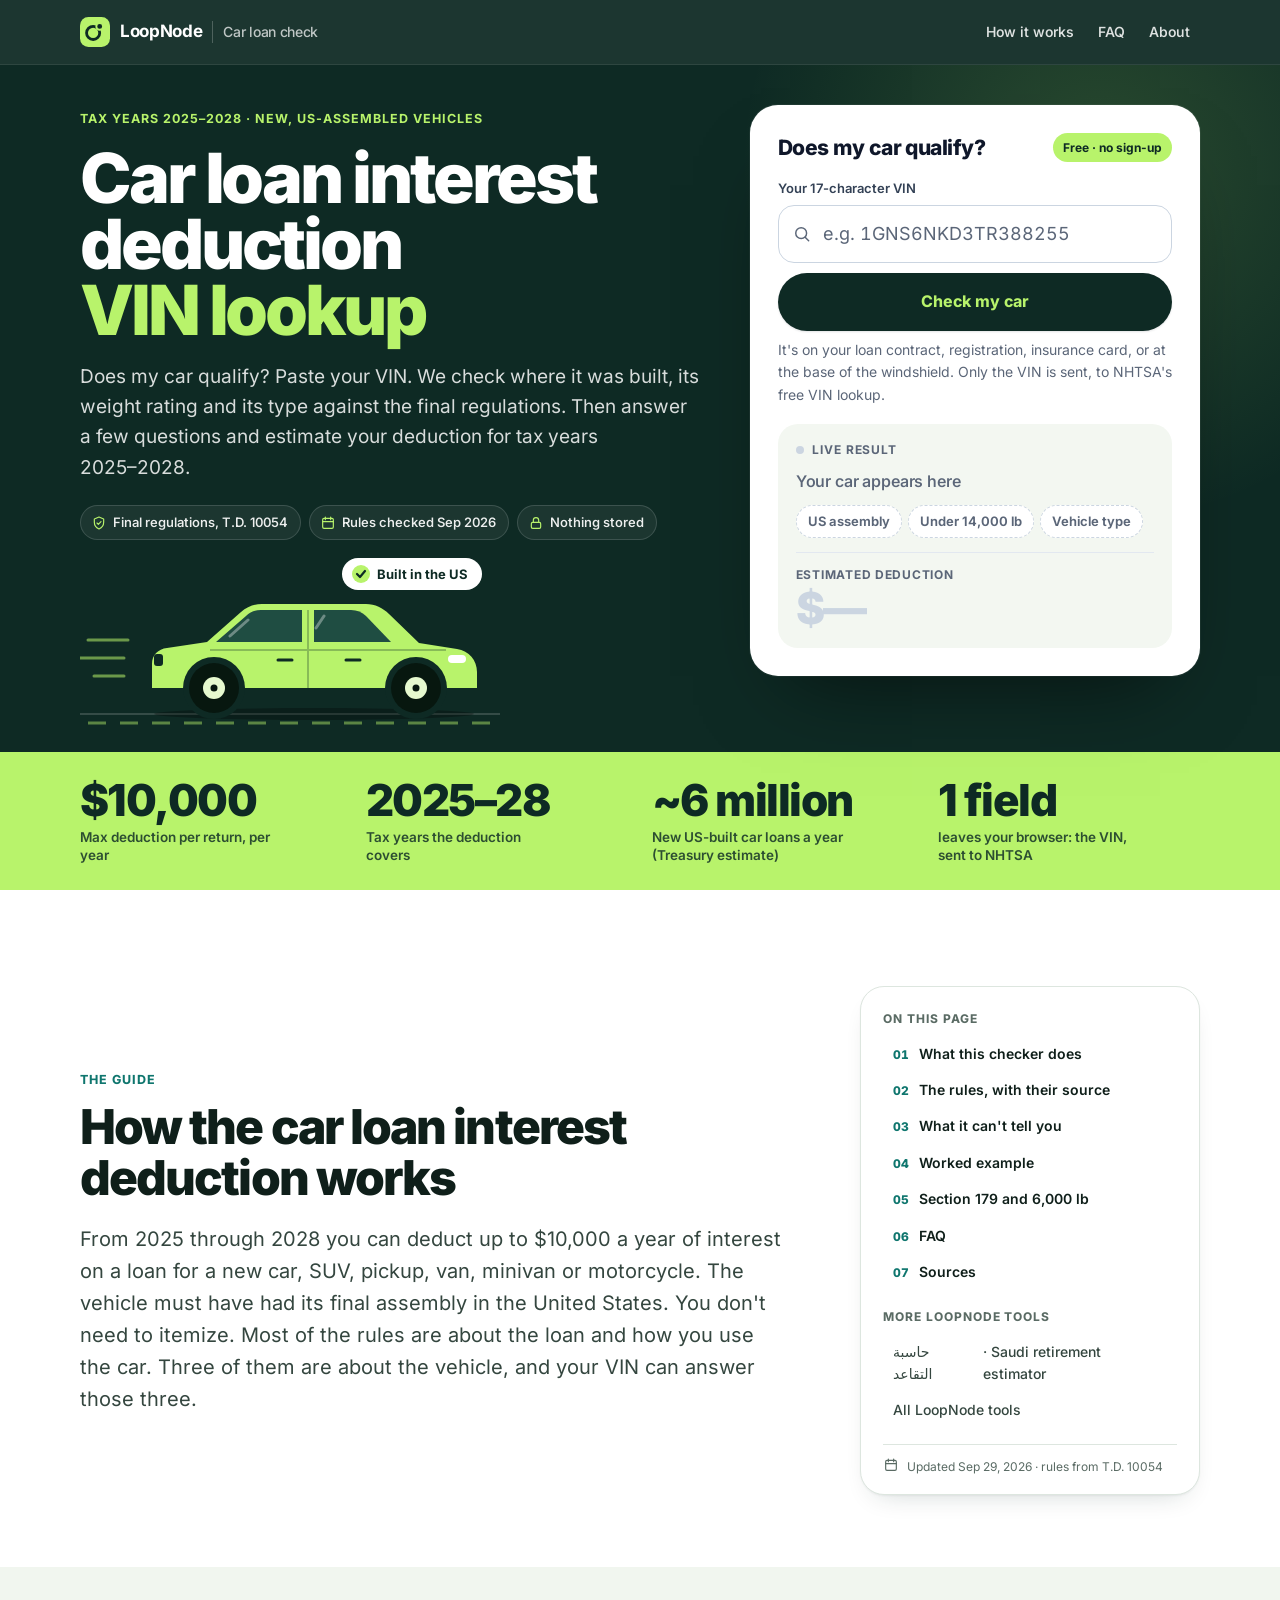
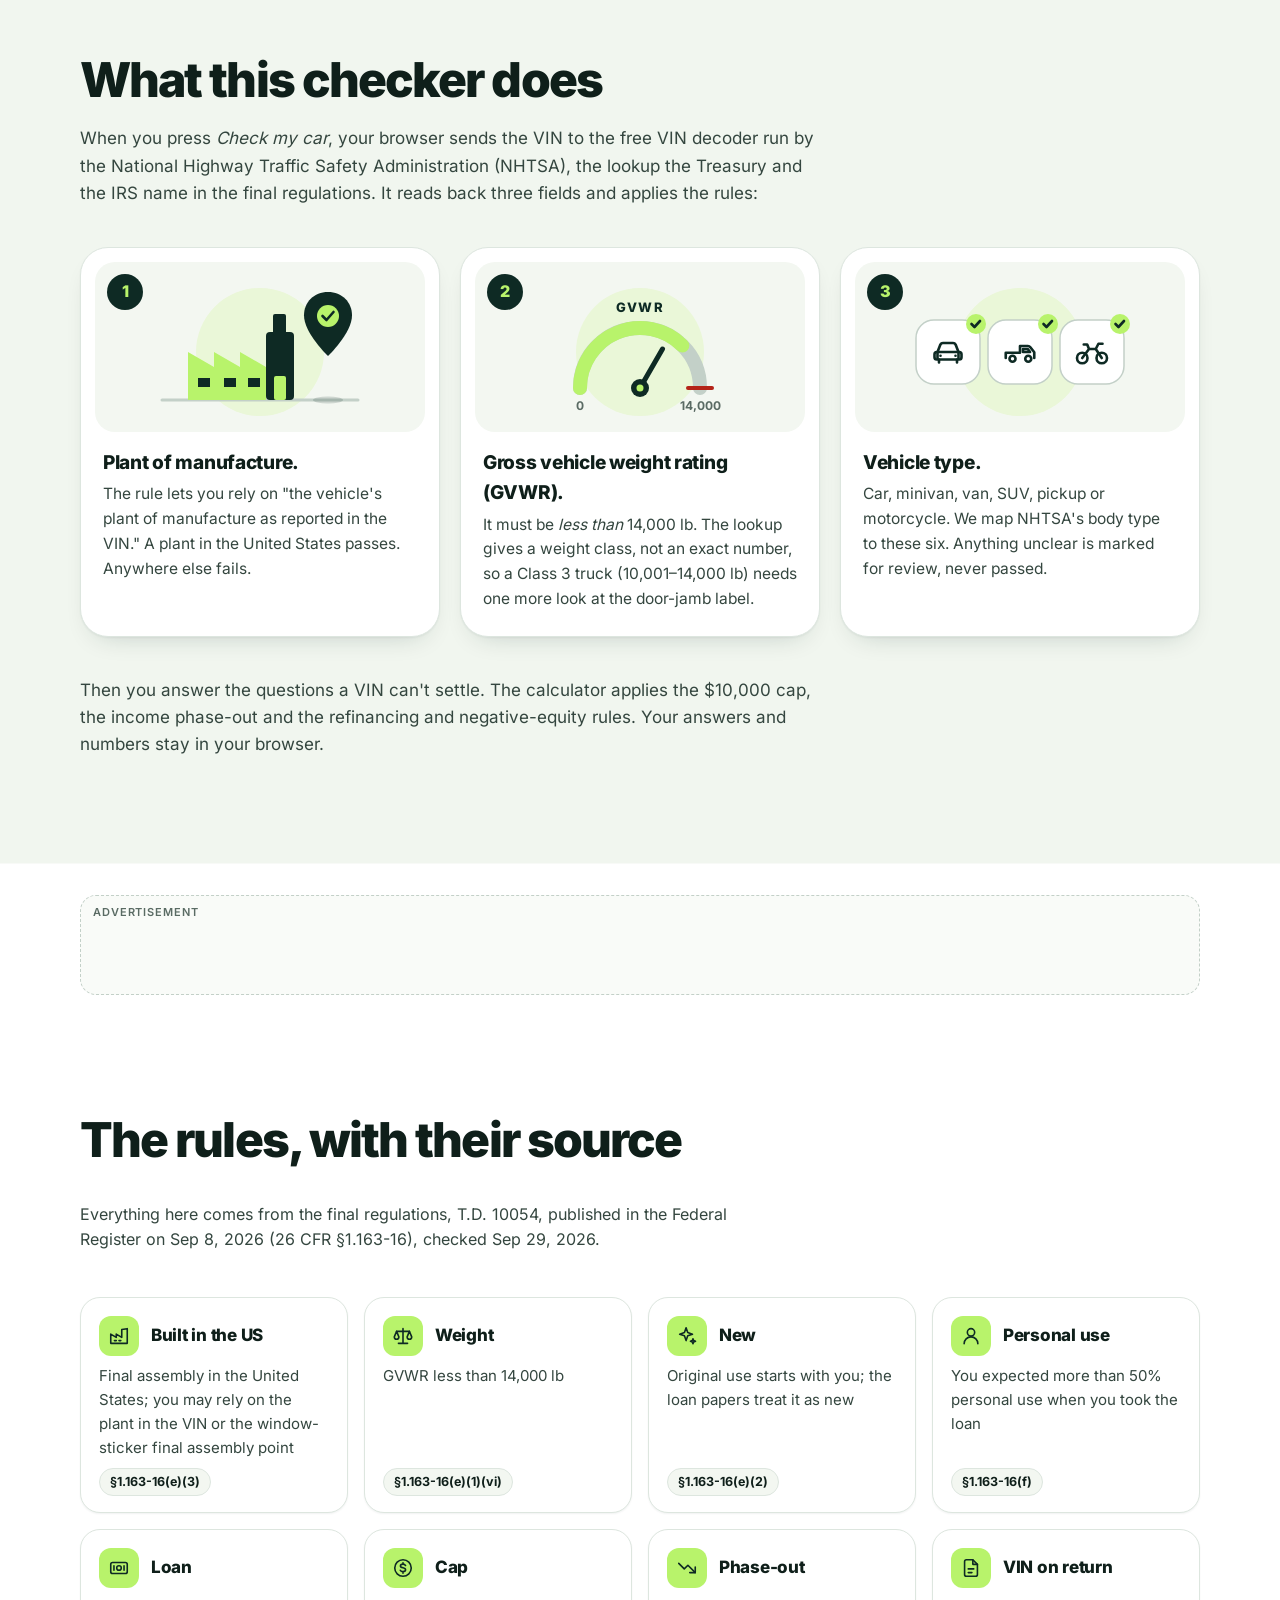
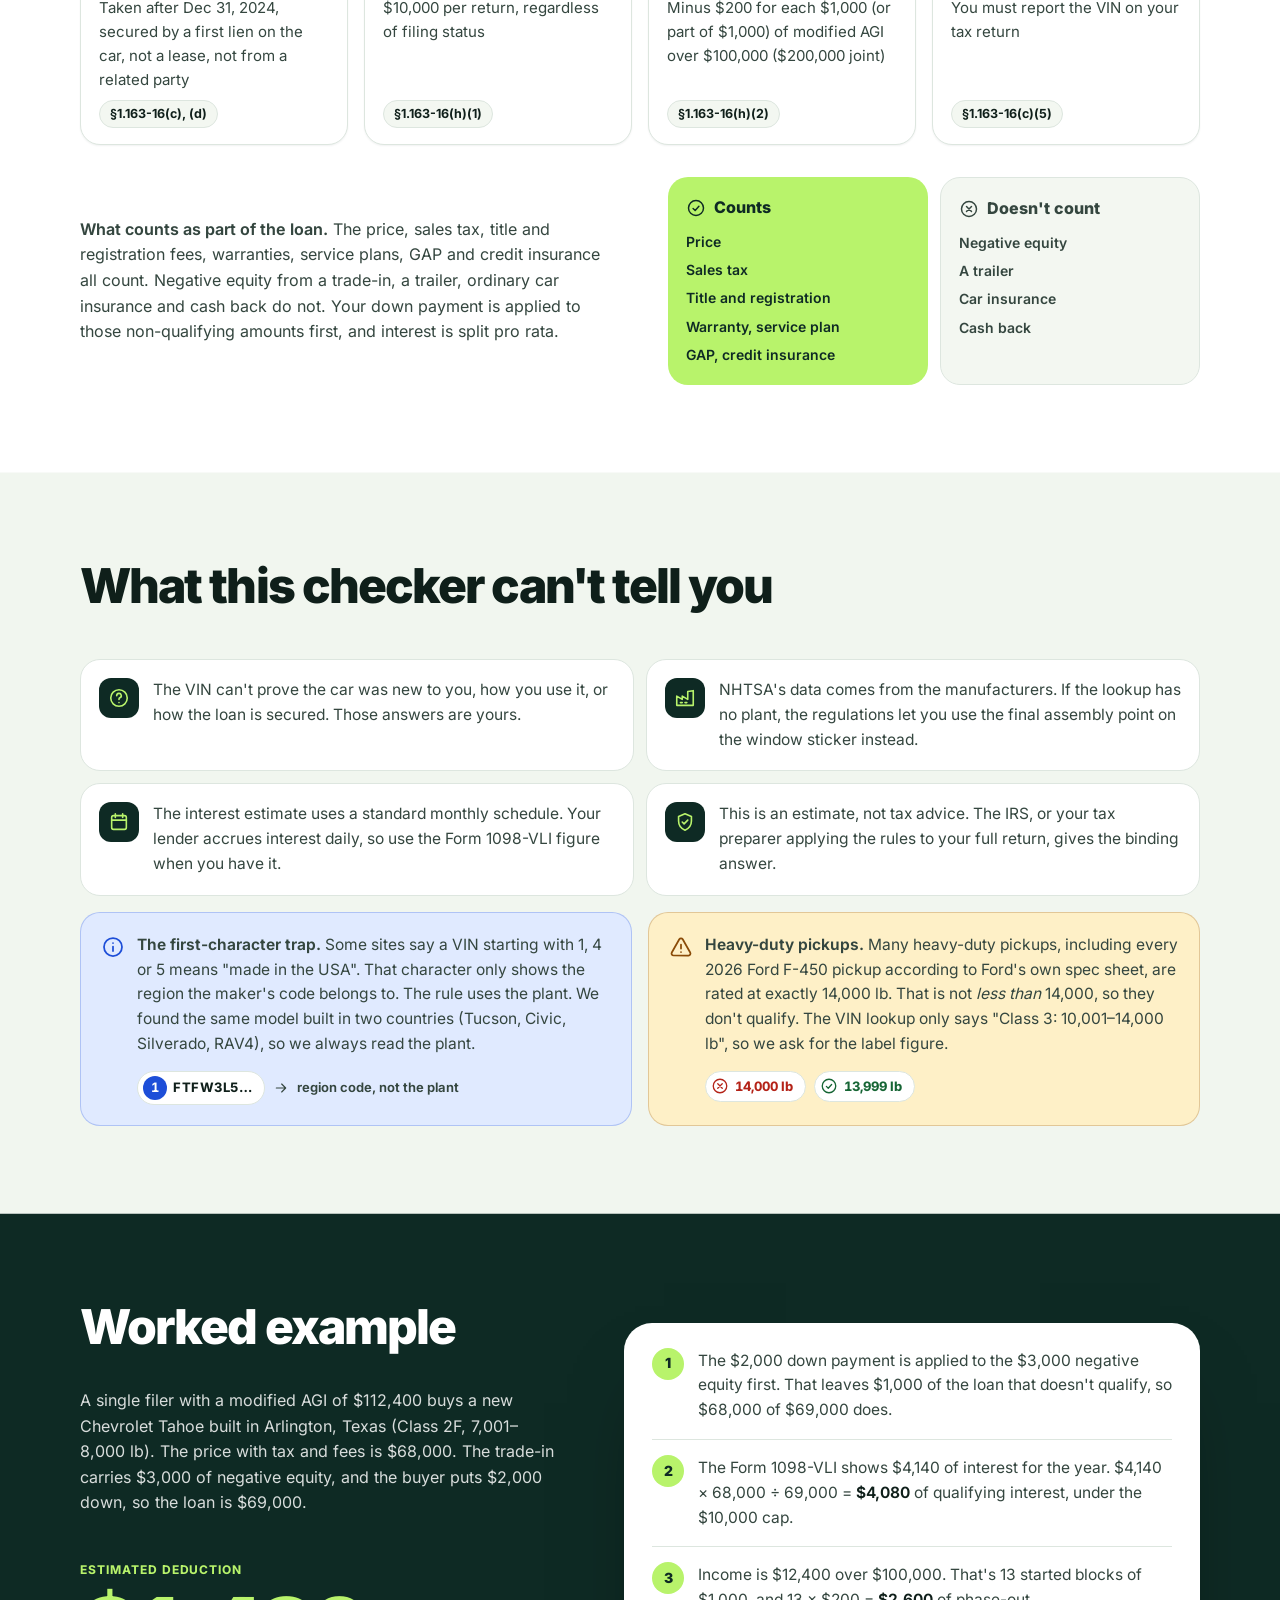
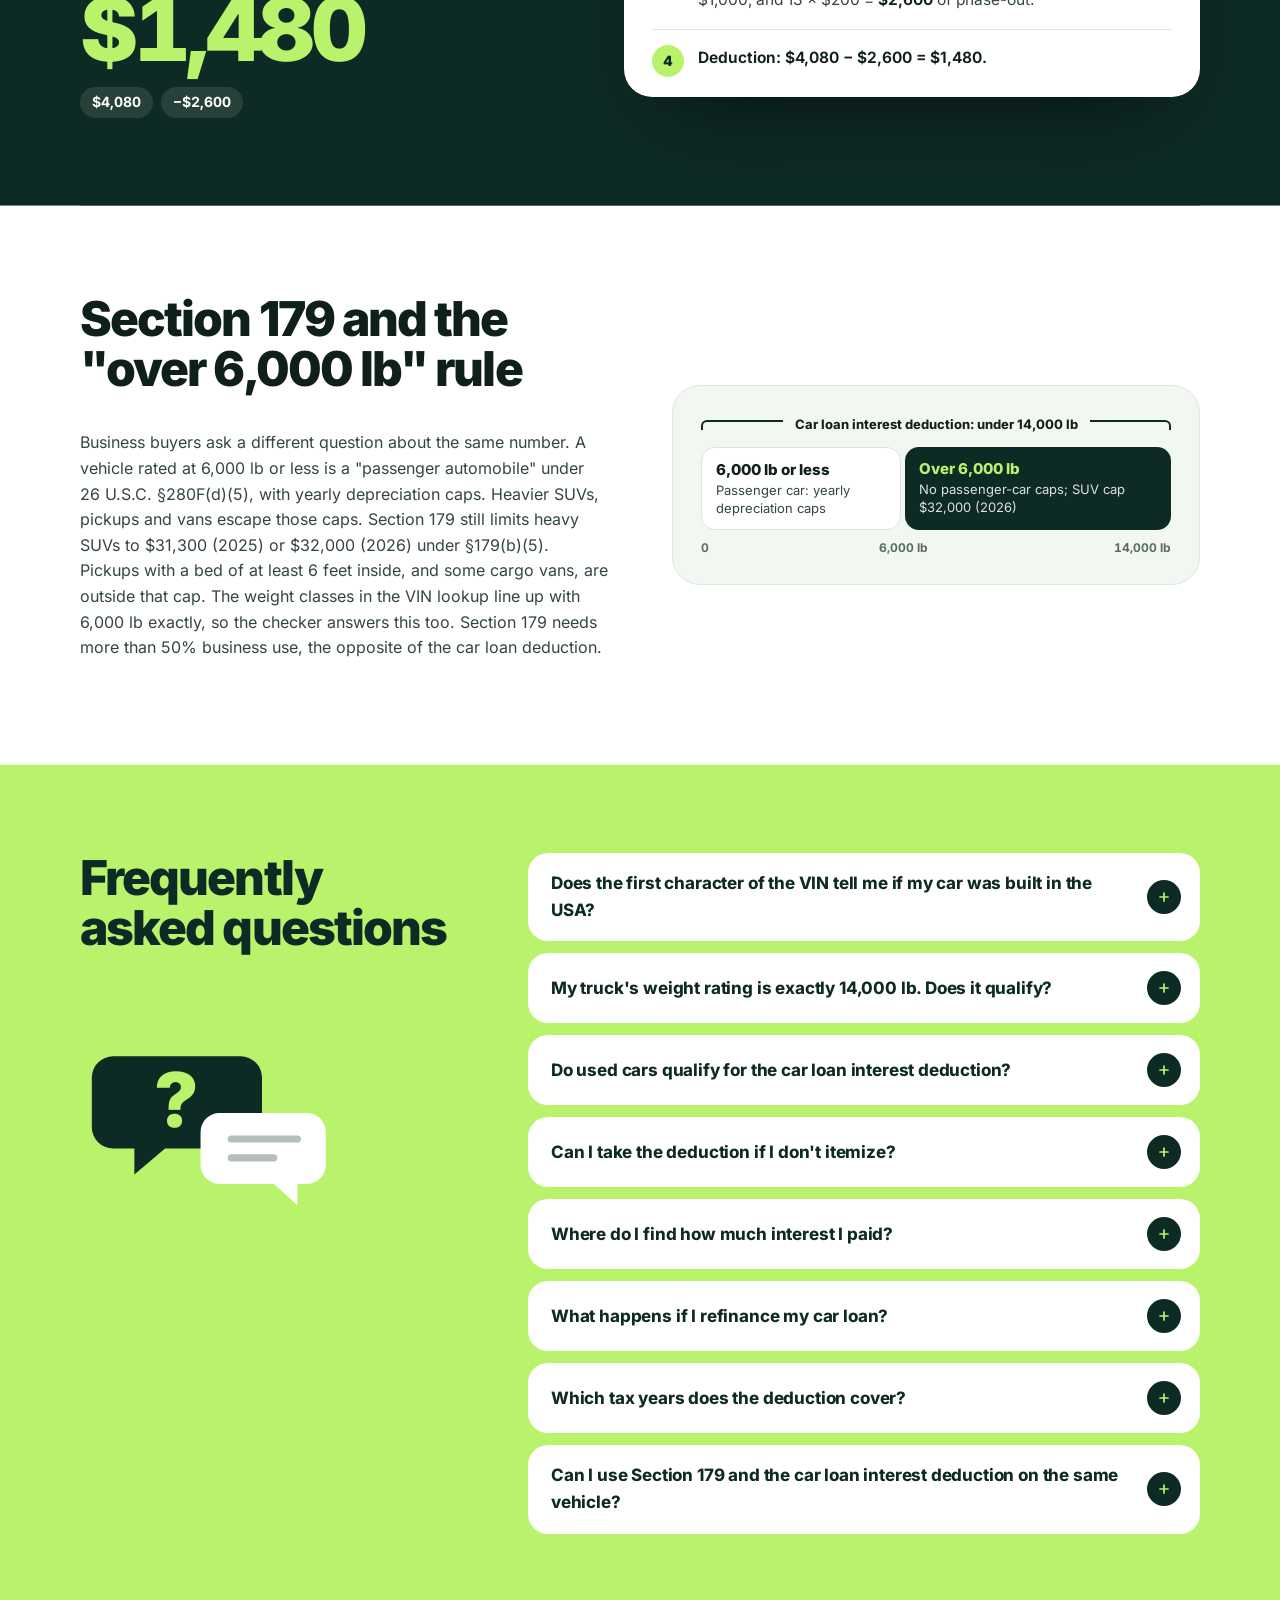
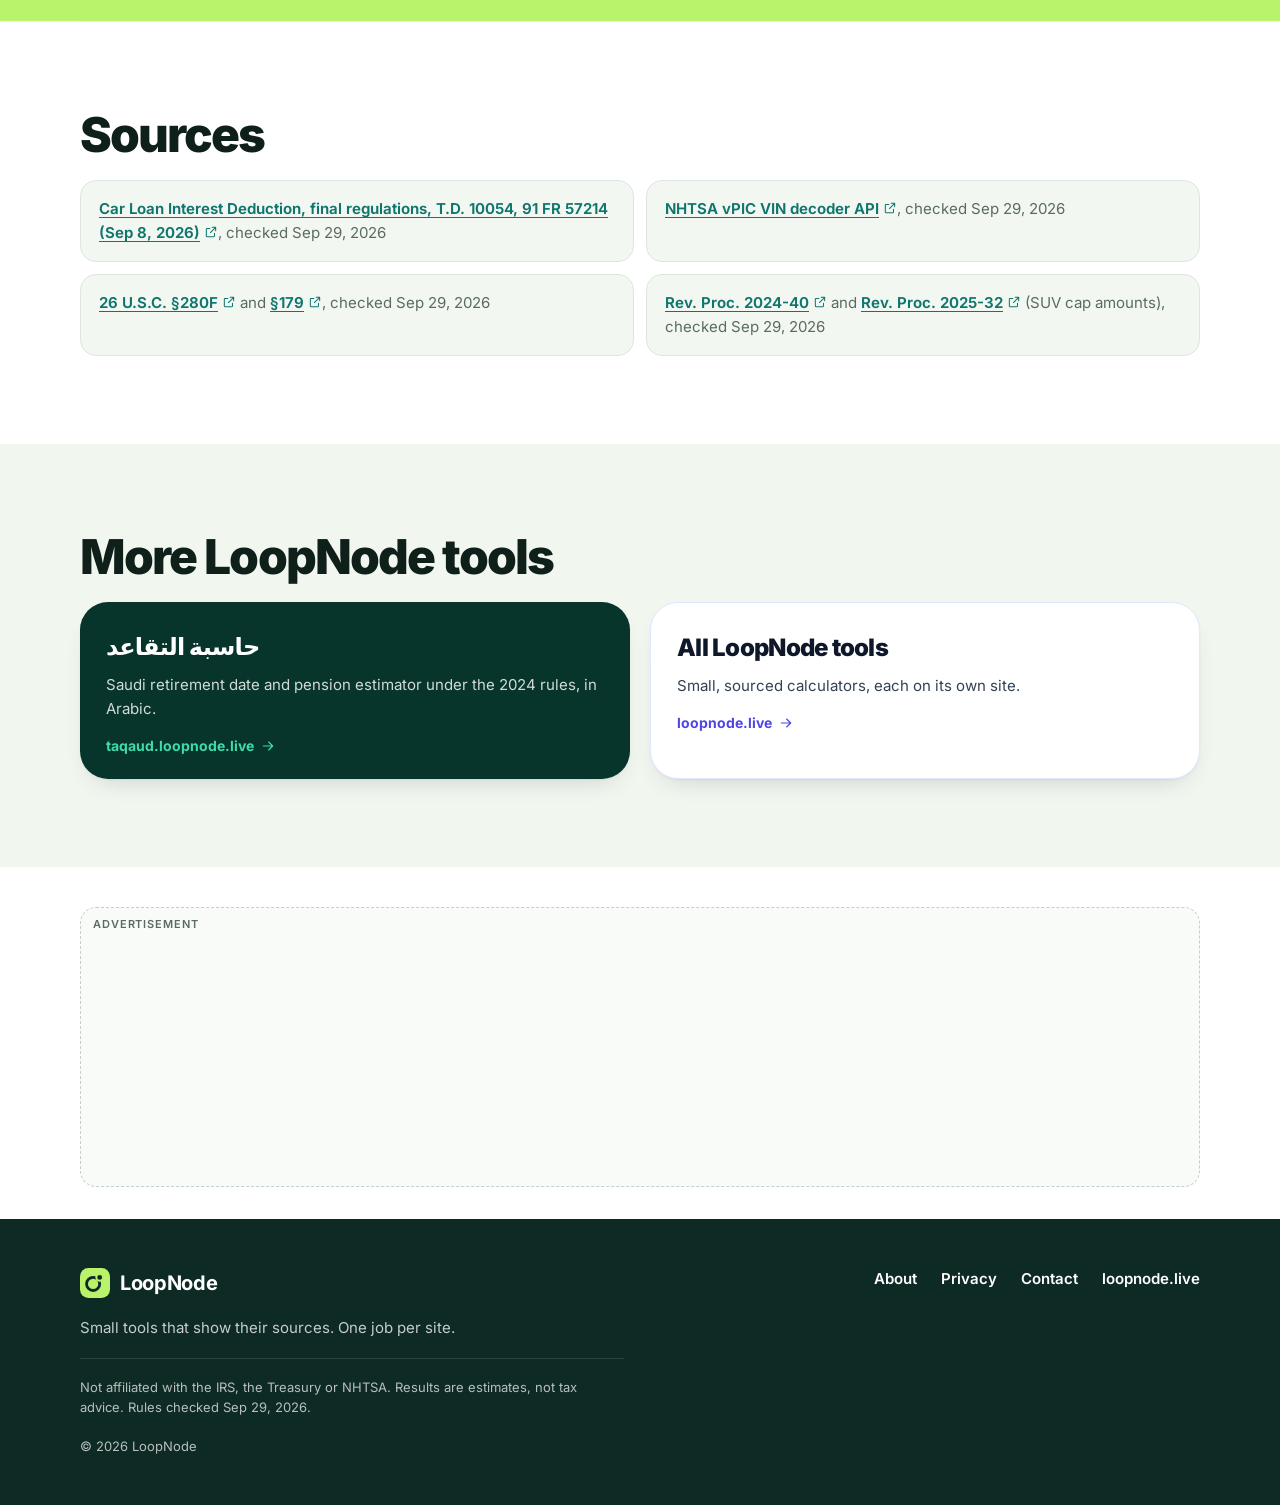
==== commit 2f9e00eb: "Deploy v2 restyle (Wise-style bands, whole site) — build e7eee367 Verified: clean-copy build byte-id" ====
--- a/index.html
+++ b/index.html
@@ -18,7 +18,7 @@
 <meta property="og:image:height" content="630">
 <meta property="og:image:alt" content="LoopNode car loan check: a VIN result with three passing checks and an estimated deduction.">
 <meta name="twitter:card" content="summary_large_image">
-<meta name="theme-color" content="#0f766e">
+<meta name="theme-color" content="#0e2a24">
 <meta name="color-scheme" content="light dark">
 <link rel="icon" href="favicon.svg" type="image/svg+xml">
 <link rel="apple-touch-icon" href="apple-touch-icon.png">
@@ -61,8 +61,16 @@
   <symbol id="i-calc" viewBox="0 0 24 24"><rect x="5" y="3" width="14" height="18" rx="2"/><path d="M8.5 7h7M8.5 11.5h.01M12 11.5h.01M15.5 11.5h.01M8.5 15.5h.01M12 15.5h.01M15.5 15.5h.01"/></symbol>
   <symbol id="i-copy" viewBox="0 0 24 24"><rect x="8" y="8" width="12" height="12" rx="2"/><path d="M16 8V6a2 2 0 0 0-2-2H6a2 2 0 0 0-2 2v8a2 2 0 0 0 2 2h2"/></symbol>
   <symbol id="i-arrow" viewBox="0 0 24 24"><path d="M5 12h14M13 6l6 6-6 6"/></symbol>
+  <symbol id="i-dollar" viewBox="0 0 24 24"><circle cx="12" cy="12" r="9"/><path d="M14.8 9.3c-.5-.9-1.6-1.5-2.8-1.5-1.6 0-2.8.8-2.8 2s1.2 1.7 2.8 2 2.8.9 2.8 2.1-1.2 2.1-2.8 2.1c-1.3 0-2.4-.6-2.9-1.5M12 6.3v1.5M12 16v1.7"/></symbol>
+  <symbol id="i-trend" viewBox="0 0 24 24"><path d="m3 7 6 6 4-4 8 8"/><path d="M15 17h6v-6"/></symbol>
+  <symbol id="i-doc" viewBox="0 0 24 24"><path d="M14 3H7a2 2 0 0 0-2 2v14a2 2 0 0 0 2 2h10a2 2 0 0 0 2-2V8Z"/><path d="M14 3v5h5M9 13h6M9 17h4"/></symbol>
+  <symbol id="i-user" viewBox="0 0 24 24"><circle cx="12" cy="8" r="4"/><path d="M4.5 20.5a7.5 7.5 0 0 1 15 0"/></symbol>
+  <symbol id="i-cash" viewBox="0 0 24 24"><rect x="3" y="6" width="18" height="12" rx="2"/><circle cx="12" cy="12" r="2.5"/><path d="M6.5 9.5v5M17.5 9.5v5"/></symbol>
+  <symbol id="i-sparkle" viewBox="0 0 24 24"><path d="m11 3 1.8 5.2L18 10l-5.2 1.8L11 17l-1.8-5.2L4 10l5.2-1.8Z"/><path d="m18.5 15 .8 2 2 .7-2 .8-.8 2-.7-2-2-.8 2-.7Z"/></symbol>
+  <symbol id="i-pickup" viewBox="0 0 24 24"><path d="M2.5 16v-3.5h9.5V8h5.3a2 2 0 0 1 1.6.8l2.6 3.4V16"/><path d="M14 10h3.2l1.5 2H14z"/><circle cx="7" cy="16.5" r="2"/><circle cx="17.5" cy="16.5" r="2"/></symbol>
+  <symbol id="i-moto" viewBox="0 0 24 24"><circle cx="5.5" cy="16" r="3.5"/><circle cx="18.5" cy="16" r="3.5"/><path d="m5.5 16 4.5-6h4.5l4 6M10 10 8.8 7H6.5M14.5 10l1.8-3.5H19"/></symbol>
 </svg>
-<a class="skip" href="#tool">Skip to the VIN check</a>
+<a class="skip" href="#vin-form">Skip to the VIN check</a>
 <header class="site-header">
   <div class="container header-inner">
     <a class="brand" href="./"><svg class="logo-mark" viewBox="0 0 32 32" aria-hidden="true"><rect width="32" height="32" rx="9" class="logo-bg"/><circle cx="14" cy="17" r="7" class="logo-loop"/><circle cx="21" cy="10" r="3.6" class="logo-node"/></svg><span class="wordmark">LoopNode</span><span class="product">Car loan check</span></a>
@@ -71,54 +79,99 @@
 </header>
 
 <main>
-  <section class="hero">
-    <div class="container">
-      <p class="eyebrow">Tax years 2025–2028 · New, US-assembled vehicles</p>
-      <h1>Car loan interest deduction VIN lookup</h1>
-      <p class="lede">Does my car qualify? Paste your VIN. We check where it was built, its weight rating and its type against the final regulations. Then answer a few questions and estimate your deduction for tax years 2025–2028.</p>
-      <ul class="chips" aria-label="About this check">
-        <li class="chip"><svg class="icon" aria-hidden="true"><use href="#i-shield"/></svg>Based on final regulations T.D. 10054</li>
-        <li class="chip"><svg class="icon" aria-hidden="true"><use href="#i-calendar"/></svg>Rules checked Sep 2026</li>
-        <li class="chip"><svg class="icon" aria-hidden="true"><use href="#i-lock"/></svg>Nothing stored</li>
-      </ul>
+  <section class="hero" aria-labelledby="hero-h">
+    <div class="container hero-grid">
+      <div class="hero-copy">
+        <p class="eyebrow">Tax years 2025–2028 · New, US-assembled vehicles</p>
+        <h1 id="hero-h">Car loan interest deduction <span class="hl">VIN lookup</span></h1>
+        <p class="lede">Does my car qualify? Paste your VIN. We check where it was built, its weight rating and its type against the final regulations. Then answer a few questions and estimate your deduction for tax years <span class="nw">2025–2028</span>.</p>
+        <ul class="chips" aria-label="About this check">
+          <li class="chip"><svg class="icon" aria-hidden="true"><use href="#i-shield"/></svg>Final regulations, T.D. 10054</li>
+          <li class="chip"><svg class="icon" aria-hidden="true"><use href="#i-calendar"/></svg>Rules checked Sep 2026</li>
+          <li class="chip"><svg class="icon" aria-hidden="true"><use href="#i-lock"/></svg>Nothing stored</li>
+        </ul>
+      </div>
+      <div class="hero-widget">
+      <form id="vin-form" class="widget" novalidate>
+        <div class="widget-head"><h2 class="widget-title">Does my car qualify?</h2><span class="widget-tag">Free · no sign-up</span></div>
+        <label for="vin">Your 17-character VIN</label>
+        <div class="vin-row">
+          <div class="input-wrap input-vin"><svg class="icon affix-icon" aria-hidden="true"><use href="#i-search"/></svg><input id="vin" name="vin" type="text" inputmode="text" autocomplete="off" autocapitalize="characters" spellcheck="false" maxlength="24" placeholder="e.g. 1GNS6NKD3TR388255" aria-describedby="vin-hint vin-status" required></div>
+          <button type="submit" id="vin-go" class="btn btn-primary"><span class="spinner" aria-hidden="true" hidden></span>Check my car</button>
+        </div>
+        <p id="vin-hint" class="hint">It's on your loan contract, registration, insurance card, or at the base of the windshield. Only the VIN is sent, to NHTSA's free VIN lookup.</p>
+        <p id="vin-status" class="status" role="status" aria-live="polite"></p>
+        <div id="vin-actions" class="vin-actions" hidden>
+          <button type="button" id="retry" class="btn btn-secondary">Try again</button>
+          <button type="button" id="manual-open" class="btn btn-link">Enter vehicle details manually</button>
+        </div>
+        <div id="manual" class="manual" hidden>
+          <h4>Enter vehicle details manually</h4>
+          <p class="hint">For when the VIN lookup is down or doesn't know your car. Next you'll read the final assembly point on the window sticker and the GVWR on the door-jamb label.</p>
+          <label for="manual-type">Vehicle type</label>
+          <select id="manual-type" aria-describedby="manual-type-error">
+            <option value="">Choose a type…</option>
+            <option value="car">Car</option>
+            <option value="suv">SUV</option>
+            <option value="pickup">Pickup truck</option>
+            <option value="minivan">Minivan</option>
+            <option value="van">Van</option>
+            <option value="motorcycle">Motorcycle</option>
+          </select>
+          <p id="manual-type-error" class="field-error" hidden></p>
+          <button type="button" id="manual-go" class="btn btn-primary">Use these details</button>
+        </div>
+        <div id="preview" class="preview" data-state="empty">
+          <div class="preview-top"><p class="preview-kicker"><span class="live-dot" aria-hidden="true"></span>Live result</p><p id="preview-verdict" class="preview-verdict" hidden></p></div>
+          <p class="preview-vehicle">Your car appears here</p>
+          <ul id="preview-badges" class="preview-badges" aria-label="Vehicle checks">
+            <li class="pbadge">US assembly</li>
+            <li class="pbadge">Under 14,000 lb</li>
+            <li class="pbadge">Vehicle type</li>
+          </ul>
+          <div class="preview-amount-row">
+            <div><p class="preview-label">Estimated deduction</p><p id="preview-amount" class="preview-amount">$—</p></div>
+            <a id="preview-next" class="preview-next" href="#questions" hidden>Next: answer 6 questions</a>
+          </div>
+        </div>
+      </form>
+      </div>
+      <div class="hero-art">
+        <svg class="hero-car" viewBox="0 0 420 172" aria-hidden="true" focusable="false">
+          <path class="road" d="M0 158H420"/><path class="lane" d="M8 167H412"/>
+          <path class="speed" d="M8 84h40M0 102h44M14 120h30"/>
+          <ellipse class="shade" cx="234" cy="158" rx="160" ry="6"/>
+          <path class="body" d="M72 132v-24c0-9 6-15 15-16l40-6 34-30c6-5 13-8 21-8h104c9 0 17 4 23 10l30 29 38 6c12 2 20 11 20 23v16z"/>
+          <path class="glass" d="M136 86l30-26c4-4 9-6 15-6h41v32z"/><path class="glass" d="M234 54h37c6 0 11 2 15 6l25 26h-77z"/>
+          <path class="shine" d="M150 80l18-16M244 60l-8 12"/>
+          <path class="crease" d="M228 54v78M130 94h236"/><path class="handle" d="M198 104h14M266 104h14"/>
+          <rect class="lamp" x="368" y="99" width="18" height="8" rx="4"/><rect class="tail" x="74" y="98" width="9" height="12" rx="3"/>
+          <circle class="arch" cx="134" cy="132" r="31"/><circle class="arch" cx="336" cy="132" r="31"/>
+          <circle class="tyre" cx="134" cy="132" r="25"/><circle class="hub" cx="134" cy="132" r="11"/><circle class="nut" cx="134" cy="132" r="3.5"/>
+          <circle class="tyre" cx="336" cy="132" r="25"/><circle class="hub" cx="336" cy="132" r="11"/><circle class="nut" cx="336" cy="132" r="3.5"/>
+          <g class="tag"><rect x="262" y="2" width="140" height="32" rx="16"/><circle cx="281" cy="18" r="9"/><path d="m277 18 3 3 5-6"/><text x="297" y="23">Built in the US</text></g>
+        </svg>
+      </div>
+    </div>
+    <div class="stat-strip">
+      <div class="container">
+        <dl class="stats">
+          <div class="stat"><dt>$10,000</dt><dd>Max deduction per return, per year</dd></div>
+          <div class="stat"><dt>2025–28</dt><dd>Tax years the deduction covers</dd></div>
+          <div class="stat"><dt>~6 million</dt><dd>New US-built car loans a year (Treasury estimate)</dd></div>
+          <div class="stat"><dt>1 field</dt><dd>leaves your browser: the VIN, sent to NHTSA</dd></div>
+        </dl>
+      </div>
     </div>
   </section>
 
-  <section id="tool" class="container tool" aria-labelledby="tool-h">
-    <h2 id="tool-h" class="visually-hidden">VIN check</h2>
-    <noscript><p class="alert alert-warn">This checker needs JavaScript. The guide below explains every rule if you'd rather check by hand.</p></noscript>
-
-    <form id="vin-form" class="card" novalidate>
-      <div class="card-head"><span class="step-num" aria-hidden="true">1</span><h3 class="card-title">Check your VIN</h3></div>
-      <label for="vin">Your 17-character VIN</label>
-      <div class="vin-row">
-        <div class="input-wrap input-vin"><svg class="icon affix-icon" aria-hidden="true"><use href="#i-search"/></svg><input id="vin" name="vin" type="text" inputmode="text" autocomplete="off" autocapitalize="characters" spellcheck="false" maxlength="24" placeholder="e.g. 1GNS6NKD3TR388255" aria-describedby="vin-hint vin-status" required></div>
-        <button type="submit" id="vin-go" class="btn btn-primary"><span class="spinner" aria-hidden="true" hidden></span>Check my car</button>
-      </div>
-      <p id="vin-hint" class="hint">It's on your loan contract, registration, insurance card, or at the base of the windshield. Only the VIN is sent, to NHTSA's free VIN lookup.</p>
-      <p id="vin-status" class="status" role="status" aria-live="polite"></p>
-      <div id="vin-actions" class="vin-actions" hidden>
-        <button type="button" id="retry" class="btn btn-secondary">Try again</button>
-        <button type="button" id="manual-open" class="btn btn-link">Enter vehicle details manually</button>
-      </div>
-      <div id="manual" class="manual" hidden>
-        <h4>Enter vehicle details manually</h4>
-        <p class="hint">For when the VIN lookup is down or doesn't know your car. Next you'll read the final assembly point on the window sticker and the GVWR on the door-jamb label.</p>
-        <label for="manual-type">Vehicle type</label>
-        <select id="manual-type" aria-describedby="manual-type-error">
-          <option value="">Choose a type…</option>
-          <option value="car">Car</option>
-          <option value="suv">SUV</option>
-          <option value="pickup">Pickup truck</option>
-          <option value="minivan">Minivan</option>
-          <option value="van">Van</option>
-          <option value="motorcycle">Motorcycle</option>
-        </select>
-        <p id="manual-type-error" class="field-error" hidden></p>
-        <button type="button" id="manual-go" class="btn btn-primary">Use these details</button>
-      </div>
-    </form>
-
+  <noscript><div class="container"><p class="alert alert-warn noscript">This checker needs JavaScript. The guide below explains every rule if you'd rather check by hand.</p></div></noscript>
+
+  <section id="tool" class="container tool band band-mint" aria-labelledby="tool-h" hidden>
+    <div class="tool-head">
+      <p class="eyebrow">Steps 2 and 3</p>
+      <h2 id="tool-h">Your answers and full result</h2>
+    </div>
 
     <form id="questions" class="card" hidden novalidate>
       <div class="card-head"><span class="step-num" aria-hidden="true">2</span><h3 class="card-title">What the VIN can't show</h3></div>
@@ -168,31 +221,19 @@
       </div>
       <div class="grid">
         <div class="field"><label for="business">Business use of the car</label><div class="input-wrap"><input id="business" type="number" inputmode="numeric" min="0" max="49" step="1" value="0"><span class="affix affix-end" aria-hidden="true">%</span></div><p id="business-error" class="field-error" hidden></p></div>
-        <div class="field"><label for="magi">Modified AGI</label><div class="input-wrap"><span class="affix" aria-hidden="true">$</span><input id="magi" type="text" inputmode="decimal" autocomplete="off" aria-describedby="magi-hint"></div><p id="magi-error" class="field-error" hidden></p><p id="magi-hint" class="hint">Your adjusted gross income, plus any foreign earned income or US-territory income you excluded.</p></div>
-      </div>
-      <label class="check"><input id="joint" type="checkbox"> Married filing jointly</label>
+        <div class="field"><label for="magi">Modified AGI</label><div class="input-wrap"><span class="affix" aria-hidden="true">$</span><input id="magi" type="text" inputmode="decimal" autocomplete="off" aria-describedby="magi-hint"></div><p id="magi-error" class="field-error" hidden></p><p id="magi-hint" class="hint">Your adjusted gross income, plus any foreign earned income or US-territory income you excluded.</p><label class="check"><input id="joint" type="checkbox"> Married filing jointly</label></div>
+      </div>
     </form>
 
     <aside id="result-panel" class="result-panel" aria-labelledby="result-h">
-      <h2 id="result-h" class="visually-hidden">Your result</h2>
-      <div id="result-empty" class="panel-card empty">
-        <svg class="empty-art" viewBox="0 0 160 96" aria-hidden="true"><rect x="8" y="14" width="144" height="70" rx="14" class="art-card"/><rect x="22" y="30" width="70" height="8" rx="4" class="art-line"/><rect x="22" y="46" width="52" height="8" rx="4" class="art-line"/><rect x="22" y="62" width="60" height="8" rx="4" class="art-line"/><circle cx="118" cy="50" r="20" class="art-dot"/><path d="m109 50 6 6 12-13" class="art-tick"/></svg>
-        <p class="empty-title">Your result appears here</p>
-        <p class="hint">Paste your VIN to check where the car was built, its weight rating and its type. Then answer six questions and add your loan figures.</p>
-      </div>
-      <div id="result-error" class="panel-card panel-error" hidden>
-        <svg class="icon" aria-hidden="true"><use href="#i-alert"/></svg>
-        <p class="empty-title">We couldn't look up this VIN</p>
-        <p id="result-error-text" class="hint"></p>
-        <div class="vin-actions"><button type="button" class="btn btn-secondary js-retry">Try again</button><button type="button" class="btn btn-link js-manual">Enter vehicle details manually</button></div>
-      </div>
+      <h3 id="result-h" class="panel-title"><span class="live-dot" aria-hidden="true"></span>Your result</h3>
       <div id="result-loading" class="skeleton" hidden>
         <p class="visually-hidden">Looking up your VIN…</p>
         <span class="sk sk-verdict"></span>
-        <div class="panel-card sk-card"><span class="sk sk-kicker"></span><span class="sk sk-figure"></span><span class="sk sk-row"></span><span class="sk sk-row"></span><span class="sk sk-row"></span></div>
-        <div class="panel-card sk-card"><span class="sk sk-kicker"></span><span class="sk sk-title"></span><span class="sk sk-row"></span><span class="sk sk-row"></span></div>
-      </div>
-      <div id="verdict" class="verdict reveal" role="status" aria-live="polite" hidden></div>
+        <div class="sk-card"><span class="sk sk-kicker"></span><span class="sk sk-figure"></span><span class="sk sk-row"></span><span class="sk sk-row"></span><span class="sk sk-row"></span></div>
+        <div class="sk-card"><span class="sk sk-kicker"></span><span class="sk sk-title"></span><span class="sk sk-row"></span></div>
+      </div>
+      <div id="verdict" class="verdict reveal" role="status" aria-live="polite" tabindex="-1" hidden></div>
       <div id="vehicle-ask" class="vehicle-ask reveal" hidden>
         <div id="trap" class="alert alert-info" hidden></div>
         <div id="label-gvwr-row" class="ask" hidden>
@@ -205,100 +246,103 @@
           <div class="seg" role="presentation"><label><input type="radio" name="sticker" value="yes"><span>Yes</span></label><label><input type="radio" name="sticker" value="no"><span>No</span></label></div>
         </fieldset>
       </div>
-      <div id="calc-out" class="panel-card deduction reveal" role="status" aria-live="polite" hidden></div>
+      <div id="calc-out" class="deduction reveal" role="status" aria-live="polite" hidden></div>
+      <details id="vehicle" class="fold vehicle-fold reveal" hidden>
+        <summary class="plain"><span class="fold-head"><span id="vehicle-kicker" class="panel-kicker">Vehicle from NHTSA's VIN lookup</span><span id="vehicle-name" class="vehicle-name">Your vehicle</span></span></summary>
+        <ul id="checks" class="checks"></ul>
+      </details>
+      <details id="s179" class="fold s179" hidden>
+        <summary class="plain">For business buyers: Section 179 "over 6,000 lb" check</summary>
+        <p id="s179-text"></p>
+      </details>
       <div id="trust" class="trust" hidden>
         <p class="trust-title"><svg class="icon" aria-hidden="true"><use href="#i-shield"/></svg>How we calculate</p>
         <p>Rules from the final regulations <a href="https://www.federalregister.gov/documents/2026/09/08/2026-18219/car-loan-interest-deduction" rel="noopener">T.D. 10054</a> (26 CFR §1.163-16); vehicle facts from NHTSA's VIN lookup. <a href="#rules">See every rule and its source</a>.</p>
         <p class="trust-by">Updated Sep 29, 2026 · LoopNode</p>
       </div>
-      <div id="vehicle" class="panel-card reveal" hidden>
-        <p id="vehicle-kicker" class="panel-kicker">Vehicle from NHTSA's VIN lookup</p>
-        <h3 id="vehicle-name">Your vehicle</h3>
-        <ul id="checks" class="checks"></ul>
-      </div>
-      <details id="s179" class="s179" hidden>
-        <summary class="plain">For business buyers: Section 179 "over 6,000 lb" check</summary>
-        <p id="s179-text"></p>
-      </details>
       <div id="print-row" class="print-row" hidden>
-        <button type="button" id="print" class="btn btn-secondary"><svg class="icon" aria-hidden="true"><use href="#i-print"/></svg>Print or save as PDF</button>
+        <button type="button" id="print" class="btn btn-primary"><svg class="icon" aria-hidden="true"><use href="#i-print"/></svg>Print or save as PDF</button>
         <button type="button" id="copy" class="btn btn-secondary"><svg class="icon" aria-hidden="true"><use href="#i-copy"/></svg>Copy result</button>
       </div>
     </aside>
   </section>
 
   <div class="container content">
-    <div class="ad-slot ad-slot-top" aria-hidden="true"></div>
-    <aside class="rail" aria-label="On this page">
-      <div class="rail-inner">
-        <p class="rail-title">On this page</p>
-        <nav aria-label="Contents"><ol class="rail-toc">
-          <li><a href="#how-it-works">What this checker does</a></li>
-          <li><a href="#rules">The rules, with their source</a></li>
-          <li><a href="#limits">What it can't tell you</a></li>
-          <li><a href="#example">Worked example</a></li>
-          <li><a href="#section-179">Section 179 and 6,000 lb</a></li>
-          <li><a href="#faq">FAQ</a></li>
-          <li><a href="#sources">Sources</a></li>
-        </ol></nav>
-        <p class="rail-title">More LoopNode tools</p>
-        <ul class="rail-tools">
-          <li><a href="https://taqaud.loopnode.live/"><span lang="ar" dir="rtl">حاسبة التقاعد</span> · Saudi retirement estimator</a></li>
-          <li><a href="https://loopnode.live/">All LoopNode tools</a></li>
-        </ul>
-        <p class="rail-updated"><svg class="icon" aria-hidden="true"><use href="#i-calendar"/></svg>Updated Sep 29, 2026 · rules from T.D. 10054</p>
-      </div>
-    </aside>
-
     <article id="guide">
-    <h2 class="guide-title">How the car loan interest deduction works</h2>
-    <p>From 2025 through 2028 you can deduct up to $10,000 a year of interest on a loan for a new car, SUV, pickup, van, minivan or motorcycle. The vehicle must have had its final assembly in the United States. You don't need to itemize. Most of the rules are about the loan and how you use the car. Three of them are about the vehicle, and your VIN can answer those three.</p>
-
-    <section id="how-it-works">
+    <div class="guide-intro">
+      <div class="guide-lead">
+        <p class="eyebrow">The guide</p>
+        <h2 class="guide-title">How the car loan interest deduction works</h2>
+        <p>From 2025 through 2028 you can deduct up to $10,000 a year of interest on a loan for a new car, SUV, pickup, van, minivan or motorcycle. The vehicle must have had its final assembly in the United States. You don't need to itemize. Most of the rules are about the loan and how you use the car. Three of them are about the vehicle, and your VIN can answer those three.</p>
+      </div>
+      <aside class="rail" aria-label="On this page">
+        <div class="rail-inner">
+          <p class="rail-title">On this page</p>
+          <nav aria-label="Contents"><ol class="rail-toc">
+            <li><a href="#how-it-works">What this checker does</a></li>
+            <li><a href="#rules">The rules, with their source</a></li>
+            <li><a href="#limits">What it can't tell you</a></li>
+            <li><a href="#example">Worked example</a></li>
+            <li><a href="#section-179">Section 179 and 6,000 lb</a></li>
+            <li><a href="#faq">FAQ</a></li>
+            <li><a href="#sources">Sources</a></li>
+          </ol></nav>
+          <p class="rail-title">More LoopNode tools</p>
+          <ul class="rail-tools">
+            <li><a href="https://taqaud.loopnode.live/"><span lang="ar" dir="rtl">حاسبة التقاعد</span> · Saudi retirement estimator</a></li>
+            <li><a href="https://loopnode.live/">All LoopNode tools</a></li>
+          </ul>
+          <p class="rail-updated"><svg class="icon" aria-hidden="true"><use href="#i-calendar"/></svg>Updated Sep 29, 2026 · rules from T.D. 10054</p>
+        </div>
+      </aside>
+    </div>
+
+    <section id="how-it-works" class="band band-mint">
       <h3>What this checker does</h3>
       <p>When you press <em>Check my car</em>, your browser sends the VIN to the free VIN decoder run by the National Highway Traffic Safety Administration (NHTSA), the lookup the Treasury and the IRS name in the final regulations. It reads back three fields and applies the rules:</p>
       <ol class="steps">
-        <li><span class="step-icon"><svg class="icon" aria-hidden="true"><use href="#i-factory"/></svg></span><p><strong>Plant of manufacture.</strong> The rule lets you rely on "the vehicle's plant of manufacture as reported in the VIN." A plant in the United States passes. Anywhere else fails.</p></li>
-        <li><span class="step-icon"><svg class="icon" aria-hidden="true"><use href="#i-scale"/></svg></span><p><strong>Gross vehicle weight rating (GVWR).</strong> It must be <em>less than</em> 14,000 lb. The lookup gives a weight class, not an exact number, so a Class 3 truck (10,001–14,000 lb) needs one more look at the door-jamb label.</p></li>
-        <li><span class="step-icon"><svg class="icon" aria-hidden="true"><use href="#i-car"/></svg></span><p><strong>Vehicle type.</strong> Car, minivan, van, SUV, pickup or motorcycle. We map NHTSA's body type to these six. Anything unclear is marked for review, never passed.</p></li>
+        <li><div class="step-art"><span class="step-no" aria-hidden="true">1</span><svg class="illo" viewBox="0 0 240 150" aria-hidden="true" focusable="false"><circle class="il-glow" cx="120" cy="80" r="64"/><path class="il-ground" d="M22 128h196"/><path class="il-lime" d="M48 128V80l26 15V80l26 15V80l26 15v33z"/><rect class="il-ink" x="126" y="60" width="28" height="68" rx="4"/><rect class="il-ink" x="133" y="42" width="13" height="22" rx="2"/><path class="il-win" d="M58 106h12v9H58zM84 106h12v9H84zM108 106h12v9h-12z"/><rect class="il-lime" x="134" y="104" width="12" height="24" rx="2"/><ellipse class="il-shade" cx="188" cy="128" rx="15" ry="3.5"/><path class="il-ink" d="M188 20c-14 0-24 10-24 23.5C164 61 188 84 188 84s24-23 24-40.5C212 30 202 20 188 20Z"/><circle class="il-lime" cx="188" cy="44" r="11"/><path class="il-tick" d="m182.5 44 4 4 7-8"/></svg></div><p><strong>Plant of manufacture.</strong> The rule lets you rely on "the vehicle's plant of manufacture as reported in the VIN." A plant in the United States passes. Anywhere else fails.</p></li>
+        <li><div class="step-art"><span class="step-no" aria-hidden="true">2</span><svg class="illo" viewBox="0 0 240 150" aria-hidden="true" focusable="false"><circle class="il-glow" cx="120" cy="80" r="64"/><path class="il-track" d="M60 116a60 60 0 0 1 120 0"/><path class="il-arc" d="M60 116a60 60 0 0 1 102.4-42.4"/><path class="il-stop" d="M168 116h24"/><path class="il-needle" d="m120 116 22.5-39"/><circle class="il-ink" cx="120" cy="116" r="9"/><circle class="il-lime" cx="120" cy="116" r="3.5"/><text class="il-num" x="60" y="138" text-anchor="middle">0</text><text class="il-num" x="180" y="138" text-anchor="middle">14,000</text><text class="il-cap" x="120" y="40" text-anchor="middle">GVWR</text></svg></div><p><strong>Gross vehicle weight rating (GVWR).</strong> It must be <em>less than</em> 14,000 lb. The lookup gives a weight class, not an exact number, so a Class 3 truck (10,001–14,000 lb) needs one more look at the door-jamb label.</p></li>
+        <li><div class="step-art"><span class="step-no" aria-hidden="true">3</span><svg class="illo" viewBox="0 0 240 150" aria-hidden="true" focusable="false"><circle class="il-glow" cx="120" cy="80" r="64"/><rect class="il-tile" x="16" y="48" width="64" height="64" rx="18"/><rect class="il-tile" x="88" y="48" width="64" height="64" rx="18"/><rect class="il-tile" x="160" y="48" width="64" height="64" rx="18"/><use class="il-icon" href="#i-car" x="30" y="62" width="36" height="36"/><use class="il-icon" href="#i-pickup" x="102" y="62" width="36" height="36"/><use class="il-icon" href="#i-moto" x="174" y="62" width="36" height="36"/><g class="il-badge"><circle cx="76" cy="52" r="10"/><path d="m71.5 52 3 3 5.5-6"/><circle cx="148" cy="52" r="10"/><path d="m143.5 52 3 3 5.5-6"/><circle cx="220" cy="52" r="10"/><path d="m215.5 52 3 3 5.5-6"/></g></svg></div><p><strong>Vehicle type.</strong> Car, minivan, van, SUV, pickup or motorcycle. We map NHTSA's body type to these six. Anything unclear is marked for review, never passed.</p></li>
       </ol>
       <p>Then you answer the questions a VIN can't settle. The calculator applies the $10,000 cap, the income phase-out and the refinancing and negative-equity rules. Your answers and numbers stay in your browser.</p>
     </section>
 
-    <section id="rules">
+    <div class="ad-slot ad-slot-top" aria-hidden="true"></div>
+
+    <section id="rules" class="band">
       <h3>The rules, with their source</h3>
       <p>Everything here comes from the final regulations, T.D. 10054, published in the Federal Register on Sep 8, 2026 (26 CFR §1.163-16), checked Sep 29, 2026.</p>
-      <div class="table-wrap card-flat">
-      <table>
-        <thead><tr><th scope="col">Test</th><th scope="col">Rule</th><th scope="col">Section</th></tr></thead>
-        <tbody>
-          <tr><td>Built in the US</td><td>Final assembly in the United States; you may rely on the plant in the VIN or the window-sticker final assembly point</td><td>§1.163-16(e)(3)</td></tr>
-          <tr><td>Weight</td><td>GVWR less than 14,000 lb</td><td>§1.163-16(e)(1)(vi)</td></tr>
-          <tr><td>New</td><td>Original use starts with you; the loan papers treat it as new</td><td>§1.163-16(e)(2)</td></tr>
-          <tr><td>Personal use</td><td>You expected more than 50% personal use when you took the loan</td><td>§1.163-16(f)</td></tr>
-          <tr><td>Loan</td><td>Taken after Dec 31, 2024, secured by a first lien on the car, not a lease, not from a related party</td><td>§1.163-16(c), (d)</td></tr>
-          <tr><td>Cap</td><td>$10,000 per return, regardless of filing status</td><td>§1.163-16(h)(1)</td></tr>
-          <tr><td>Phase-out</td><td>Minus $200 for each $1,000 (or part of $1,000) of modified AGI over $100,000 ($200,000 joint)</td><td>§1.163-16(h)(2)</td></tr>
-          <tr><td>VIN on return</td><td>You must report the VIN on your tax return</td><td>§1.163-16(c)(5)</td></tr>
-        </tbody>
-      </table>
-      </div>
-      <p><strong>What counts as part of the loan.</strong> The price, sales tax, title and registration fees, warranties, service plans, GAP and credit insurance all count. Negative equity from a trade-in, a trailer, ordinary car insurance and cash back do not. Your down payment is applied to those non-qualifying amounts first, and interest is split pro rata.</p>
-    </section>
-
-    <section id="limits">
+      <dl class="rule-cards">
+        <div class="rule-card"><dt><svg class="icon" aria-hidden="true"><use href="#i-factory"/></svg>Built in the US</dt><dd>Final assembly in the United States; you may rely on the plant in the VIN or the window-sticker final assembly point</dd><dd class="rule-cite">§1.163-16(e)(3)</dd></div>
+        <div class="rule-card"><dt><svg class="icon" aria-hidden="true"><use href="#i-scale"/></svg>Weight</dt><dd>GVWR less than 14,000 lb</dd><dd class="rule-cite">§1.163-16(e)(1)(vi)</dd></div>
+        <div class="rule-card"><dt><svg class="icon" aria-hidden="true"><use href="#i-sparkle"/></svg>New</dt><dd>Original use starts with you; the loan papers treat it as new</dd><dd class="rule-cite">§1.163-16(e)(2)</dd></div>
+        <div class="rule-card"><dt><svg class="icon" aria-hidden="true"><use href="#i-user"/></svg>Personal use</dt><dd>You expected more than 50% personal use when you took the loan</dd><dd class="rule-cite">§1.163-16(f)</dd></div>
+        <div class="rule-card"><dt><svg class="icon" aria-hidden="true"><use href="#i-cash"/></svg>Loan</dt><dd>Taken after Dec 31, 2024, secured by a first lien on the car, not a lease, not from a related party</dd><dd class="rule-cite">§1.163-16(c), (d)</dd></div>
+        <div class="rule-card"><dt><svg class="icon" aria-hidden="true"><use href="#i-dollar"/></svg>Cap</dt><dd>$10,000 per return, regardless of filing status</dd><dd class="rule-cite">§1.163-16(h)(1)</dd></div>
+        <div class="rule-card"><dt><svg class="icon" aria-hidden="true"><use href="#i-trend"/></svg>Phase-out</dt><dd>Minus $200 for each $1,000 (or part of $1,000) of modified AGI over $100,000 ($200,000 joint)</dd><dd class="rule-cite">§1.163-16(h)(2)</dd></div>
+        <div class="rule-card"><dt><svg class="icon" aria-hidden="true"><use href="#i-doc"/></svg>VIN on return</dt><dd>You must report the VIN on your tax return</dd><dd class="rule-cite">§1.163-16(c)(5)</dd></div>
+      </dl>
+      <p class="counts-text"><strong>What counts as part of the loan.</strong> The price, sales tax, title and registration fees, warranties, service plans, GAP and credit insurance all count. Negative equity from a trade-in, a trailer, ordinary car insurance and cash back do not. Your down payment is applied to those non-qualifying amounts first, and interest is split pro rata.</p>
+      <figure class="visual counts" aria-hidden="true">
+        <div class="counts-col counts-yes"><p class="counts-head"><svg class="icon" aria-hidden="true"><use href="#i-check"/></svg>Counts</p><ul><li>Price</li><li>Sales tax</li><li>Title and registration</li><li>Warranty, service plan</li><li>GAP, credit insurance</li></ul></div>
+        <div class="counts-col counts-no"><p class="counts-head"><svg class="icon" aria-hidden="true"><use href="#i-x"/></svg>Doesn't count</p><ul><li>Negative equity</li><li>A trailer</li><li>Car insurance</li><li>Cash back</li></ul></div>
+      </figure>
+    </section>
+
+    <section id="limits" class="band band-mint">
       <h3>What this checker can't tell you</h3>
-      <ul>
-        <li>The VIN can't prove the car was new to you, how you use it, or how the loan is secured. Those answers are yours.</li>
-        <li>NHTSA's data comes from the manufacturers. If the lookup has no plant, the regulations let you use the final assembly point on the window sticker instead.</li>
-        <li>The interest estimate uses a standard monthly schedule. Your lender accrues interest daily, so use the Form 1098-VLI figure when you have it.</li>
-        <li>This is an estimate, not tax advice. The IRS, or your tax preparer applying the rules to your full return, gives the binding answer.</li>
+      <ul class="limit-cards">
+        <li><svg class="icon" aria-hidden="true"><use href="#i-help"/></svg>The VIN can't prove the car was new to you, how you use it, or how the loan is secured. Those answers are yours.</li>
+        <li><svg class="icon" aria-hidden="true"><use href="#i-factory"/></svg>NHTSA's data comes from the manufacturers. If the lookup has no plant, the regulations let you use the final assembly point on the window sticker instead.</li>
+        <li><svg class="icon" aria-hidden="true"><use href="#i-calendar"/></svg>The interest estimate uses a standard monthly schedule. Your lender accrues interest daily, so use the Form 1098-VLI figure when you have it.</li>
+        <li><svg class="icon" aria-hidden="true"><use href="#i-shield"/></svg>This is an estimate, not tax advice. The IRS, or your tax preparer applying the rules to your full return, gives the binding answer.</li>
       </ul>
-      <div class="alert alert-info"><svg class="icon" aria-hidden="true"><use href="#i-info"/></svg><div><p><strong>The first-character trap.</strong> Some sites say a VIN starting with 1, 4 or 5 means "made in the USA". That character only shows the region the maker's code belongs to. The rule uses the plant. We found the same model built in two countries (Tucson, Civic, Silverado, RAV4), so we always read the plant.</p></div></div>
-      <div class="alert alert-warn"><svg class="icon" aria-hidden="true"><use href="#i-alert"/></svg><div><p><strong>Heavy-duty pickups.</strong> Many heavy-duty pickups, including every 2026 Ford F-450 pickup according to Ford's own spec sheet, are rated at exactly 14,000 lb. That is not <em>less than</em> 14,000, so they don't qualify. The VIN lookup only says "Class 3: 10,001–14,000 lb", so we ask for the label figure.</p></div></div>
-    </section>
-
-    <section id="example" class="example card-flat">
+      <div class="alert alert-info"><svg class="icon" aria-hidden="true"><use href="#i-info"/></svg><div><p><strong>The first-character trap.</strong> Some sites say a VIN starting with 1, 4 or 5 means "made in the USA". That character only shows the region the maker's code belongs to. The rule uses the plant. We found the same model built in two countries (Tucson, Civic, Silverado, RAV4), so we always read the plant.</p><p class="alert-visual" aria-hidden="true"><span class="vin-chip"><b>1</b>FTFW3L5…</span><svg class="icon" aria-hidden="true"><use href="#i-arrow"/></svg><span>region code, not the plant</span></p></div></div>
+      <div class="alert alert-warn"><svg class="icon" aria-hidden="true"><use href="#i-alert"/></svg><div><p><strong>Heavy-duty pickups.</strong> Many heavy-duty pickups, including every 2026 Ford F-450 pickup according to Ford's own spec sheet, are rated at exactly 14,000 lb. That is not <em>less than</em> 14,000, so they don't qualify. The VIN lookup only says "Class 3: 10,001–14,000 lb", so we ask for the label figure.</p><p class="alert-visual" aria-hidden="true"><span class="lb-chip lb-no"><svg class="icon" aria-hidden="true"><use href="#i-x"/></svg>14,000 lb</span><span class="lb-chip lb-yes"><svg class="icon" aria-hidden="true"><use href="#i-check"/></svg>13,999 lb</span></p></div></div>
+    </section>
+
+    <section id="example" class="example band band-dark">
       <h3>Worked example</h3>
       <p>A single filer with a modified AGI of $112,400 buys a new Chevrolet Tahoe built in Arlington, Texas (Class 2F, 7,001–8,000 lb). The price with tax and fees is $68,000. The trade-in carries $3,000 of negative equity, and the buyer puts $2,000 down, so the loan is $69,000.</p>
       <ul>
@@ -307,15 +351,22 @@
         <li>Income is $12,400 over $100,000. That's 13 started blocks of $1,000, and 13 × $200 = <strong>$2,600</strong> of phase-out.</li>
         <li>Deduction: $4,080 − $2,600 = <strong>$1,480</strong>.</li>
       </ul>
-    </section>
-
-    <section id="section-179" class="card-flat">
+      <figure class="visual example-total" aria-hidden="true"><p class="et-label">Estimated deduction</p><p class="et-amount">$1,480</p><p class="et-sum"><span>$4,080</span><span>−$2,600</span></p></figure>
+    </section>
+
+    <section id="section-179" class="band">
       <h3>Section 179 and the "over 6,000 lb" rule</h3>
       <p>Business buyers ask a different question about the same number. A vehicle rated at 6,000 lb or less is a "passenger automobile" under 26 U.S.C. §280F(d)(5), with yearly depreciation caps. Heavier SUVs, pickups and vans escape those caps. Section 179 still limits heavy SUVs to $31,300 (2025) or $32,000 (2026) under §179(b)(5). Pickups with a bed of at least 6 feet inside, and some cargo vans, are outside that cap. The weight classes in the VIN lookup line up with 6,000 lb exactly, so the checker answers this too. Section 179 needs more than 50% business use, the opposite of the car loan deduction.</p>
-    </section>
-
-    <section id="faq">
+      <figure class="visual weight-scale" aria-hidden="true">
+        <p class="ws-bracket">Car loan interest deduction: under 14,000 lb</p>
+        <div class="ws-bar"><span class="ws-seg ws-light"><b>6,000 lb or less</b>Passenger car: yearly depreciation caps</span><span class="ws-seg ws-heavy"><b>Over 6,000 lb</b>No passenger-car caps; SUV cap $32,000 (2026)</span></div>
+        <div class="ws-ticks"><span>0</span><span>6,000 lb</span><span>14,000 lb</span></div>
+      </figure>
+    </section>
+
+    <section id="faq" class="band band-lime">
       <h3>Frequently asked questions</h3>
+      <figure class="visual faq-art" aria-hidden="true"><svg class="illo" viewBox="0 0 220 150" focusable="false" aria-hidden="true"><path class="il-bubble" d="M28 18h108a18 18 0 0 1 18 18v42a18 18 0 0 1-18 18H72l-26 22V96H28a18 18 0 0 1-18-18V36a18 18 0 0 1 18-18Z"/><text class="il-q" x="82" y="78" text-anchor="middle">?</text><path class="il-bubble2" d="M118 66h74a16 16 0 0 1 16 16v28a16 16 0 0 1-16 16h-8v18l-20-18h-46a16 16 0 0 1-16-16V82a16 16 0 0 1 16-16Z"/><path class="il-lines" d="M128 88h56M128 104h36"/></svg></figure>
       <details><summary>Does the first character of the VIN tell me if my car was built in the USA?</summary><p>No. The first character shows the region of the maker's code. The deduction uses the plant of manufacture reported in the VIN, which the NHTSA lookup returns separately.</p></details>
       <details><summary>My truck's weight rating is exactly 14,000 lb. Does it qualify?</summary><p>No. The vehicle must have a gross vehicle weight rating of less than 14,000 pounds. A 14,000 lb truck, such as many heavy-duty pickups, does not qualify.</p></details>
       <details><summary>Do used cars qualify for the car loan interest deduction?</summary><p>No. The original use of the vehicle has to start with you, and your loan papers have to treat it as a new vehicle.</p></details>
@@ -326,7 +377,7 @@
       <details><summary>Can I use Section 179 and the car loan interest deduction on the same vehicle?</summary><p>Not in the same way at the same time. The car loan deduction needs more than 50% personal use; Section 179 on a vehicle needs more than 50% business use.</p></details>
     </section>
 
-    <section id="sources">
+    <section id="sources" class="band">
       <h3>Sources</h3>
       <ul class="sources">
         <li><a href="https://www.federalregister.gov/documents/2026/09/08/2026-18219/car-loan-interest-deduction" rel="noopener">Car Loan Interest Deduction, final regulations, T.D. 10054, 91 FR 57214 (Sep 8, 2026)<svg class="icon" aria-hidden="true"><use href="#i-external"/></svg></a>, checked Sep 29, 2026</li>
@@ -337,11 +388,11 @@
     </section>
   </article>
 
-    <section class="related" aria-labelledby="related-h">
+    <section class="related band band-mint" aria-labelledby="related-h">
       <h2 id="related-h">More LoopNode tools</h2>
       <div class="related-grid">
-        <a class="tool-card" href="https://taqaud.loopnode.live/"><span class="tool-name" lang="ar" dir="rtl">حاسبة التقاعد</span><span class="tool-desc">Saudi retirement date and pension estimator under the 2024 rules, in Arabic.</span><span class="tool-go">taqaud.loopnode.live<svg class="icon" aria-hidden="true"><use href="#i-arrow"/></svg></span></a>
-        <a class="tool-card" href="https://loopnode.live/"><span class="tool-name">All LoopNode tools</span><span class="tool-desc">Small, sourced calculators, each on its own site.</span><span class="tool-go">loopnode.live<svg class="icon" aria-hidden="true"><use href="#i-arrow"/></svg></span></a>
+        <a class="tool-card tc-taqaud" href="https://taqaud.loopnode.live/"><span class="tool-name" lang="ar" dir="rtl">حاسبة التقاعد</span><span class="tool-desc">Saudi retirement date and pension estimator under the 2024 rules, in Arabic.</span><span class="tool-go">taqaud.loopnode.live<svg class="icon" aria-hidden="true"><use href="#i-arrow"/></svg></span></a>
+        <a class="tool-card tc-hub" href="https://loopnode.live/"><span class="tool-name">All LoopNode tools</span><span class="tool-desc">Small, sourced calculators, each on its own site.</span><span class="tool-go">loopnode.live<svg class="icon" aria-hidden="true"><use href="#i-arrow"/></svg></span></a>
       </div>
     </section>
 
--- a/styles.css
+++ b/styles.css
@@ -1,4 +1,4 @@
-/* LoopNode · car loan check — DESIGN.md v1 (2026-09-30). One file, no framework. */
+/* LoopNode · car loan check — DESIGN.md ⭐ v2 (deep teal + lime), 2026-09-30. One file, no framework. */
 
 /* ---------- Fonts: Inter (variable, Latin subset, OFL — fonts/OFL.txt) + a metric-matched fallback (no CLS on swap) */
 @font-face {
@@ -20,28 +20,37 @@
   line-gap-override: 0%;
 }
 
-/* ---------- Tokens */
+/* ---------- Tokens (v2: deep teal + lime; dark mode is its own teal palette, the hero widget's) */
 :root {
   --font: "Inter", "Inter Fallback", system-ui, -apple-system, "Segoe UI", Roboto, Arial, sans-serif;
-  --mono: ui-monospace, "SF Mono", SFMono-Regular, Menlo, Consolas, monospace;
-
-  --bg: #f8fafc;
+
+  --brand: #0e2a24;
+  --brand-deep: #0a201b;
+  --brand-raise: #143a31;
+  --lime: #b8f36b;
+  --lime-ink: #0e2a24;
+
+  --bg: #ffffff;
+  --band: #f1f6ef;
   --surface: #ffffff;
-  --surface-2: #f1f5f9;
-  --surface-3: #e2e8f0;
-  --text: #0f172a;
-  --text-2: #334155;
-  --muted: #5b6678;
-  --line: #e2e8f0;
-  --line-strong: #cbd5e1;
+  --surface-2: #f3f7f1;
+  --surface-3: #e3ebe0;
+  --text: #0f1f1a;
+  --text-2: #34463f;
+  --muted: #5a6b64;
+  --line: #dde6df;
+  --line-strong: #c3d0c8;
 
   --accent: #0f766e;
   --accent-hover: #115e59;
-  --accent-soft: #e6f4f2;
+  --accent-soft: #e3f1ec;
   --accent-ring: rgba(15, 118, 110, 0.35);
-  --seg-fill: color-mix(in srgb, var(--accent) 12%, var(--surface));
-  --seg-text: var(--accent-hover);
+  --seg-fill: var(--brand);
+  --seg-text: var(--lime);
   --on-accent: #ffffff;
+  --figure: var(--brand);
+  --tile-bg: var(--brand);
+  --tile-ink: var(--lime);
 
   --ok: #166534;
   --ok-bg: #dcfce7;
@@ -52,13 +61,17 @@
   --info: #1d4ed8;
   --info-bg: #e0eaff;
 
-  --shadow-sm: 0 1px 2px rgba(15, 23, 42, 0.06);
-  --shadow: 0 1px 2px rgba(15, 23, 42, 0.05), 0 8px 24px -12px rgba(15, 23, 42, 0.18);
-  --shadow-lg: 0 2px 4px rgba(15, 23, 42, 0.04), 0 24px 48px -24px rgba(15, 23, 42, 0.28);
+  --il-ink: #0e2a24;
+  --il-glow: #eaf7d8;
+  --il-line: #c3d0c8;
+
+  --shadow-sm: 0 1px 2px rgba(14, 42, 36, 0.06);
+  --shadow: 0 1px 2px rgba(14, 42, 36, 0.05), 0 12px 28px -16px rgba(14, 42, 36, 0.24);
+  --shadow-lg: 0 2px 4px rgba(14, 42, 36, 0.04), 0 32px 64px -32px rgba(14, 42, 36, 0.36);
 
   --r-input: 12px;
-  --r-card: 16px;
-  --r-hero: 24px;
+  --r-card: 20px;
+  --r-widget: 28px;
   --gutter: 24px;
   --ease: cubic-bezier(0.2, 0.7, 0.2, 1);
   --t: 180ms;
@@ -67,32 +80,40 @@
 }
 @media (prefers-color-scheme: dark) {
   :root {
-    --bg: #0b1120;
-    --surface: #111a2c;
-    --surface-2: #17223a;
-    --surface-3: #22304d;
-    --text: #e5e9f0;
-    --text-2: #c6cfdc;
-    --muted: #97a3b6;
-    --line: #1f2a40;
-    --line-strong: #2e3c58;
-
-    --accent: #2dd4bf;
-    --accent-hover: #5eead4;
-    --accent-soft: rgba(45, 212, 191, 0.12);
-    --accent-ring: rgba(45, 212, 191, 0.45);
-    --seg-fill: color-mix(in srgb, var(--accent) 20%, var(--surface));
-    --seg-text: var(--accent);
-    --on-accent: #04201d;
-
-    --ok: #6ee7a0;
-    --ok-bg: rgba(110, 231, 160, 0.12);
+    --bg: #081512;
+    --band: #0d1f1a;
+    --surface: #10241f;
+    --surface-2: #0b1b17;
+    --surface-3: #1a3830;
+    --text: #eaf3ee;
+    --text-2: #c4d6cc;
+    --muted: #97ada3;
+    --line: #1f3a33;
+    --line-strong: #37594e;
+
+    --accent: #b8f36b;
+    --accent-hover: #d2fa9d;
+    --accent-soft: rgba(184, 243, 107, 0.12);
+    --accent-ring: rgba(184, 243, 107, 0.5);
+    --seg-fill: var(--lime);
+    --seg-text: var(--lime-ink);
+    --on-accent: #0e2a24;
+    --figure: var(--lime);
+    --tile-bg: var(--lime);
+    --tile-ink: var(--lime-ink);
+
+    --ok: #86efac;
+    --ok-bg: rgba(134, 239, 172, 0.12);
     --bad: #fda29b;
     --bad-bg: rgba(253, 162, 155, 0.12);
     --warn: #fcd27b;
     --warn-bg: rgba(252, 210, 123, 0.12);
     --info: #a4bcfd;
     --info-bg: rgba(164, 188, 253, 0.12);
+
+    --il-ink: #e3f0e9;
+    --il-glow: rgba(184, 243, 107, 0.07);
+    --il-line: #37594e;
 
     --shadow-sm: 0 1px 2px rgba(0, 0, 0, 0.4);
     --shadow: 0 1px 2px rgba(0, 0, 0, 0.35), 0 12px 32px -16px rgba(0, 0, 0, 0.7);
@@ -308,17 +329,15 @@
   color: var(--text);
 }
 
-/* ---------- Hero */
-.hero {
-  padding: 32px 0 24px;
-}
+/* ---------- Hero basics shared with the static pages (the v2 hero block below styles the home hero) */
 .eyebrow {
-  display: inline-block;
-  margin: 0;
-  font-size: 13px;
-  font-weight: 600;
+  display: inline-flex;
+  margin: 0 0 12px;
+  font-size: 12.5px;
+  font-weight: 750;
+  letter-spacing: 0.08em;
+  text-transform: uppercase;
   color: var(--accent);
-  letter-spacing: 0.01em;
 }
 .lede {
   font-size: 17px;
@@ -354,35 +373,37 @@
   vertical-align: 0;
 }
 
-/* ---------- Cards, forms */
+/* ---------- Cards (steps 2 and 3 are product widgets like the hero's) */
 .card {
   background: var(--surface);
   border: 1px solid var(--line);
-  border-radius: var(--r-card);
-  box-shadow: var(--shadow);
-  padding: 20px;
-  margin: 0 0 16px;
+  border-radius: var(--r-widget);
+  box-shadow: var(--shadow-lg);
+  padding: 18px;
+  margin: 0;
 }
 .card-head {
   display: flex;
   align-items: center;
-  gap: 12px;
-  margin-bottom: 14px;
+  gap: 14px;
+  margin-bottom: 8px;
 }
 .card-title {
   margin: 0;
-  font-size: 18px;
+  font-size: 22px;
+  font-weight: 800;
+  letter-spacing: -0.025em;
 }
 .step-num {
   display: inline-grid;
   place-items: center;
-  width: 28px;
-  height: 28px;
+  width: 40px;
+  height: 40px;
   border-radius: 999px;
-  background: var(--accent-soft);
-  color: var(--accent);
-  font-weight: 700;
-  font-size: 14px;
+  background: var(--lime);
+  color: var(--lime-ink);
+  font-weight: 850;
+  font-size: 17px;
   flex: none;
 }
 label {
@@ -522,15 +543,15 @@
   margin: 0;
 }
 
-/* ---------- Buttons */
+/* ---------- Buttons (v2: pills; primary = deep teal with lime text, lime with teal text in dark mode) */
 .btn {
   display: inline-flex;
   align-items: center;
   justify-content: center;
   gap: 8px;
   min-height: 48px;
-  padding: 10px 20px;
-  border-radius: var(--r-input);
+  padding: 10px 22px;
+  border-radius: 999px;
   font: inherit;
   font-weight: 650;
   font-size: 15px;
@@ -555,28 +576,22 @@
   cursor: progress;
 }
 .btn-primary {
-  background: var(--accent);
-  color: var(--on-accent);
+  background: var(--brand);
+  color: var(--lime);
+  font-weight: 750;
   box-shadow: 0 1px 2px rgba(15, 23, 42, 0.12);
 }
 .btn-primary:hover:not(:disabled) {
-  background: var(--accent-hover);
+  background: var(--brand-raise);
 }
 .btn-secondary {
   background: var(--surface);
   color: var(--text);
-  border-color: var(--line-strong);
+  border: 1.5px solid var(--line-strong);
 }
 .btn-secondary:hover:not(:disabled) {
   background: var(--surface-2);
   border-color: var(--muted);
-}
-.btn-ghost {
-  background: transparent;
-  color: var(--accent);
-}
-.btn-ghost:hover {
-  background: var(--accent-soft);
 }
 .btn .icon {
   width: 18px;
@@ -584,7 +599,7 @@
   vertical-align: 0;
 }
 
-/* ---------- Segmented control (Yes / No) */
+/* ---------- Segmented control (Yes / No): pill track, the chosen answer filled in the brand colour */
 .q {
   border: 0;
   padding: 16px 0;
@@ -596,8 +611,8 @@
   border-top: 0;
 }
 legend {
-  font-weight: 500;
-  font-size: 15px;
+  font-weight: 550;
+  font-size: 15.5px;
   color: var(--text);
   padding: 0;
   margin-bottom: 10px;
@@ -607,16 +622,16 @@
 .seg {
   display: inline-flex;
   clear: both;
-  padding: 3px;
-  gap: 3px;
+  padding: 4px;
+  gap: 4px;
   background: var(--surface-2);
   border: 1px solid var(--line);
-  border-radius: 12px;
+  border-radius: 999px;
 }
 .seg label {
   position: relative;
   margin: 0;
-  font-weight: 600;
+  font-weight: 700;
   font-size: 14px;
 }
 .seg input {
@@ -631,10 +646,10 @@
 .seg span {
   display: inline-grid;
   place-items: center;
-  min-width: 72px;
-  min-height: 40px;
-  padding: 0 16px;
-  border-radius: 9px;
+  min-width: 80px;
+  min-height: 42px;
+  padding: 0 18px;
+  border-radius: 999px;
   border: 2px solid transparent;
   color: var(--text-2);
   transition:
@@ -647,7 +662,7 @@
 }
 .seg input:checked + span {
   background: var(--seg-fill);
-  border-color: var(--accent);
+  border-color: var(--seg-fill);
   color: var(--seg-text);
   box-shadow: var(--shadow-sm);
 }
@@ -659,77 +674,6 @@
 .seg input:focus-visible + span {
   outline: 3px solid var(--accent-ring);
   outline-offset: 1px;
-}
-
-/* ---------- Tool layout */
-.tool {
-  display: grid;
-  grid-template-columns: minmax(0, 1fr);
-  gap: 0 24px;
-  align-items: start;
-  padding-bottom: 8px;
-}
-.result-panel {
-  margin-bottom: 16px;
-  display: grid;
-  gap: 12px;
-}
-.panel-card {
-  background: var(--surface);
-  border: 1px solid var(--line);
-  border-radius: var(--r-card);
-  box-shadow: var(--shadow-lg);
-  padding: 20px;
-}
-.panel-kicker {
-  margin: 0;
-  font-size: 12px;
-  font-weight: 600;
-  text-transform: uppercase;
-  letter-spacing: 0.06em;
-  color: var(--muted);
-}
-#vehicle-name {
-  font-size: 22px;
-  margin: 4px 0 8px;
-}
-
-/* empty state */
-.empty {
-  text-align: center;
-  padding: 24px;
-}
-.empty .hint {
-  margin: 6px auto 0;
-  max-width: 36ch;
-}
-.empty-title {
-  font-weight: 650;
-  font-size: 17px;
-  margin: 16px auto 0;
-}
-.empty-art {
-  width: 128px;
-  height: 77px;
-}
-.art-card {
-  fill: var(--surface-2);
-  stroke: var(--line-strong);
-}
-.art-line {
-  fill: var(--surface-3);
-}
-.art-dot {
-  fill: var(--accent-soft);
-  stroke: var(--accent);
-  stroke-width: 2;
-}
-.art-tick {
-  fill: none;
-  stroke: var(--accent);
-  stroke-width: 3.5;
-  stroke-linecap: round;
-  stroke-linejoin: round;
 }
 
 /* skeleton */
@@ -949,202 +893,6 @@
 .ask .seg {
   background: var(--surface);
 }
-.s179 {
-  padding: 4px 16px;
-  border-radius: 12px;
-  background: var(--surface);
-  border: 1px solid var(--line);
-}
-.s179[open] {
-  padding-bottom: 14px;
-}
-.s179 summary {
-  font-size: 14px;
-}
-.s179 p {
-  margin: 0;
-  font-size: 14px;
-  color: var(--text-2);
-}
-
-/* ---------- Verdict */
-.verdict {
-  border-radius: var(--r-card);
-  padding: 18px 20px;
-  border: 1px solid var(--line);
-  background: var(--surface);
-  box-shadow: var(--shadow-lg);
-}
-.verdict-head {
-  display: flex;
-  gap: 12px;
-  align-items: flex-start;
-  margin: 0;
-  font-size: 18px;
-  font-weight: 700;
-  line-height: 1.35;
-  letter-spacing: -0.01em;
-}
-.verdict-head .icon {
-  width: 28px;
-  height: 28px;
-  vertical-align: 0;
-}
-.verdict.qualifies {
-  background: var(--ok-bg);
-  border-color: color-mix(in srgb, var(--ok) 35%, transparent);
-}
-.verdict.qualifies .verdict-head .icon {
-  color: var(--ok);
-}
-.verdict.does-not-qualify {
-  background: var(--bad-bg);
-  border-color: color-mix(in srgb, var(--bad) 35%, transparent);
-}
-.verdict.does-not-qualify .verdict-head .icon {
-  color: var(--bad);
-}
-.verdict.incomplete {
-  background: var(--warn-bg);
-  border-color: color-mix(in srgb, var(--warn) 35%, transparent);
-}
-.verdict.incomplete .verdict-head .icon {
-  color: var(--warn);
-}
-.verdict ul {
-  list-style: none;
-  padding: 0;
-  margin: 12px 0 0;
-  display: flex;
-  flex-wrap: wrap;
-  gap: 6px 14px;
-  font-size: 14px;
-}
-.verdict li:not([data-status="pass"]) {
-  flex-basis: 100%;
-}
-.verdict li {
-  display: flex;
-  gap: 8px;
-  align-items: flex-start;
-  color: var(--text-2);
-}
-.verdict li .icon {
-  width: 16px;
-  height: 16px;
-  margin-top: 3px;
-  vertical-align: 0;
-}
-.verdict li[data-status="pass"] .icon {
-  color: var(--ok);
-}
-.verdict li[data-status="fail"] .icon {
-  color: var(--bad);
-}
-
-/* ---------- Deduction breakdown */
-.deduction .stat {
-  margin: 0;
-  display: grid;
-  gap: 2px;
-}
-.stat-label {
-  font-size: 13px;
-  font-weight: 600;
-  text-transform: uppercase;
-  letter-spacing: 0.06em;
-  color: var(--muted);
-}
-.stat-value {
-  font-size: 48px;
-  font-weight: 750;
-  letter-spacing: -0.035em;
-  line-height: 1.05;
-  color: var(--accent);
-  font-variant-numeric: tabular-nums;
-}
-.stat-note {
-  font-size: 14px;
-  color: var(--muted);
-  margin: 8px 0 0;
-}
-.breakdown {
-  margin-top: 16px;
-  font-variant-numeric: tabular-nums;
-}
-.breakdown th {
-  font-weight: 500;
-  color: var(--text-2);
-  padding-left: 0;
-  font-variant-numeric: normal;
-}
-.breakdown td {
-  text-align: right;
-  font-weight: 600;
-  white-space: nowrap;
-  padding-right: 0;
-}
-.breakdown tr.minus td {
-  color: var(--bad);
-}
-.breakdown tr.total th,
-.breakdown tr.total td {
-  font-weight: 700;
-  color: var(--text);
-  border-bottom: 0;
-  border-top: 2px solid var(--line-strong);
-}
-.how {
-  margin-top: 12px;
-  border-top: 1px solid var(--line);
-  padding-top: 4px;
-}
-.how summary {
-  font-size: 14px;
-  color: var(--accent);
-}
-.how ol {
-  margin: 4px 0 0;
-  padding-left: 20px;
-  font-size: 14px;
-  color: var(--text-2);
-  display: grid;
-  gap: 4px;
-}
-.calc-placeholder {
-  display: flex;
-  gap: 10px;
-  align-items: flex-start;
-  margin: 0;
-  color: var(--muted);
-  font-size: 14px;
-}
-.print-row {
-  margin: 0;
-}
-.print-row {
-  display: grid;
-  grid-template-columns: 1fr 1fr;
-  gap: 8px;
-}
-.print-row .btn {
-  width: 100%;
-  padding: 10px 12px;
-}
-
-/* estimator */
-.estimator {
-  margin: 12px 0 0;
-  border: 1px dashed var(--line-strong);
-  border-radius: 12px;
-  padding: 4px 14px;
-}
-.estimator[open] {
-  padding-bottom: 14px;
-}
-.estimator .btn {
-  margin-top: 14px;
-}
 
 /* ---------- Accordion (summary) */
 summary {
@@ -1175,141 +923,1749 @@
   transform: rotate(180deg);
 }
 
-/* ---------- Content */
-.content {
-  padding-bottom: 24px;
-}
-#guide {
-  max-width: 760px;
-}
+/* ---------- Review 1 additions: invalid fields, inline errors, error actions, manual entry, spinner, trust */
+input[aria-invalid="true"],
+select[aria-invalid="true"] {
+  border-color: var(--bad);
+  box-shadow: 0 0 0 1px var(--bad);
+}
+.field-error {
+  display: flex;
+  gap: 8px;
+  margin: 6px 0 0;
+  font-size: 14px;
+  font-weight: 550;
+  color: var(--bad);
+}
+.field-error::before {
+  content: "";
+  flex: none;
+  width: 16px;
+  height: 16px;
+  margin-top: 2px;
+  background: currentColor;
+  mask:
+    url("data:image/svg+xml,%3Csvg xmlns='http://www.w3.org/2000/svg' viewBox='0 0 24 24' fill='none' stroke='black' stroke-width='2' stroke-linecap='round'%3E%3Ccircle cx='12' cy='12' r='9'/%3E%3Cpath d='M12 7.5v5.5M12 16.5h.01'/%3E%3C/svg%3E")
+    center / contain no-repeat;
+}
+.ask .hint {
+  color: var(--text-2);
+}
+.vin-actions {
+  display: flex;
+  flex-wrap: wrap;
+  align-items: center;
+  gap: 8px 16px;
+  margin-top: 12px;
+}
+.btn-link {
+  min-height: 44px;
+  padding: 0 4px;
+  background: none;
+  border: 0;
+  color: var(--accent);
+  text-decoration: underline;
+  text-underline-offset: 3px;
+  font-weight: 600;
+}
+.btn-link:hover {
+  color: var(--accent-hover);
+}
+.manual {
+  margin-top: 16px;
+  padding: 16px;
+  border-radius: 12px;
+  border: 1px solid var(--line);
+  background: var(--surface-2);
+}
+.manual h4 {
+  margin: 0;
+}
+.manual .hint {
+  margin: 4px 0 12px;
+}
+.manual .btn {
+  margin-top: 12px;
+}
+.spinner {
+  width: 16px;
+  height: 16px;
+  border-radius: 999px;
+  border: 2px solid currentColor;
+  border-right-color: transparent;
+  animation: spin 700ms linear infinite;
+}
+@keyframes spin {
+  to {
+    transform: rotate(360deg);
+  }
+}
+
+/* ---------- Breakpoints (header, hero form, field grid) */
+@media (min-width: 640px) {
+  .container {
+    padding: 0 var(--gutter);
+  }
+  .grid {
+    grid-template-columns: 1fr 1fr;
+  }
+  .vin-row .btn {
+    flex: 0 0 auto;
+  }
+  .product {
+    display: inline;
+  }
+  .nav-optional {
+    display: inline;
+  }
+}
+
+/* ================= v2 FIRST SCREEN (DESIGN.md ⭐ v2 direction, 2026-09-30) — APPROVED by the owner =================
+   Deep teal + lime brand hero, heavy headline, white VIN widget with a live preview, SVG car, lime stat strip.
+   Kept byte-for-byte since the approval; the page below the hero follows it (see "v2 BELOW THE HERO"). */
+:root {
+  --brand: #0e2a24;
+  --brand-deep: #0a201b;
+  --brand-raise: #143a31;
+  --lime: #b8f36b;
+  --lime-ink: #0e2a24;
+}
+
+/* header sits on the brand colour; the canonical glyph turns lime through --accent only */
+.site-header {
+  --accent: var(--lime);
+  --on-accent: var(--lime-ink);
+  background: color-mix(in srgb, var(--brand) 94%, transparent);
+  border-bottom-color: rgba(255, 255, 255, 0.08);
+}
+.site-header .brand,
+.site-header .brand:hover {
+  color: #fff;
+}
+.site-header .product {
+  color: rgba(255, 255, 255, 0.72);
+  border-left-color: rgba(255, 255, 255, 0.22);
+}
+.site-header .site-nav a {
+  color: rgba(255, 255, 255, 0.86);
+}
+.site-header .site-nav a:hover {
+  color: var(--lime);
+  background: rgba(255, 255, 255, 0.07);
+}
+.site-header :focus-visible {
+  outline-color: var(--lime);
+}
+
+.hero {
+  --accent: var(--lime);
+  --accent-ring: rgba(184, 243, 107, 0.6);
+  background: var(--brand);
+  color: #fff;
+  padding: 36px 0 0;
+  overflow: hidden;
+  position: relative;
+}
+.hero::before {
+  /* one soft lime glow behind the widget — decoration, no image */
+  content: "";
+  position: absolute;
+  width: 720px;
+  height: 720px;
+  right: -180px;
+  top: -260px;
+  border-radius: 50%;
+  background: radial-gradient(closest-side, rgba(184, 243, 107, 0.16), rgba(184, 243, 107, 0));
+  pointer-events: none;
+}
+.hero-grid {
+  position: relative;
+  display: grid;
+  grid-template-columns: minmax(0, 1fr);
+  gap: 28px;
+}
+.hero .eyebrow {
+  display: inline-flex;
+  font-size: 12.5px;
+  font-weight: 700;
+  letter-spacing: 0.08em;
+  text-transform: uppercase;
+  color: var(--lime);
+  margin: 0;
+}
+.hero h1 {
+  font-size: clamp(44px, 5.4vw, 76px);
+  font-weight: 850;
+  letter-spacing: -0.045em;
+  line-height: 0.96;
+  color: #fff;
+  margin: 14px 0 18px;
+  text-wrap: wrap;
+}
+.nw {
+  white-space: nowrap;
+}
+.hero h1 .hl {
+  color: var(--lime);
+  display: inline-block;
+  white-space: nowrap;
+}
+.hero .lede {
+  color: rgba(255, 255, 255, 0.84);
+  font-size: 17px;
+  line-height: 1.6;
+  max-width: 34em;
+  margin: 0;
+}
+.hero .chips {
+  margin-top: 22px;
+}
+.hero .chip {
+  background: rgba(255, 255, 255, 0.06);
+  border-color: rgba(255, 255, 255, 0.14);
+  color: rgba(255, 255, 255, 0.92);
+  box-shadow: none;
+}
+.hero .chip .icon {
+  color: var(--lime);
+}
+
+/* ---- the white product widget (its own token set: dark text, teal focus ring on white) */
+.hero-widget {
+  --accent: #0f766e;
+  --accent-hover: #115e59;
+  --accent-ring: rgba(15, 118, 110, 0.35);
+  --on-accent: #fff;
+  --text: #0f172a;
+  --text-2: #334155;
+  --muted: #5b6678;
+  --surface: #fff;
+  --surface-2: #f3f7f1;
+  --surface-3: #e3ebe0;
+  --line: #e2e8f0;
+  --line-strong: #cbd5e1;
+  --ok: #166534;
+  --ok-bg: #dcfce7;
+  --bad: #b42318;
+  --bad-bg: #fee4e2;
+  --warn: #8a4b08;
+  --warn-bg: #fef0c7;
+  color: var(--text);
+  position: relative;
+  z-index: 1;
+}
+.widget {
+  background: var(--surface);
+  border-radius: 28px;
+  padding: 22px;
+  box-shadow:
+    0 40px 80px -40px rgba(0, 0, 0, 0.6),
+    0 0 0 1px rgba(255, 255, 255, 0.06);
+}
+.widget-head {
+  display: flex;
+  flex-wrap: wrap;
+  align-items: center;
+  justify-content: space-between;
+  gap: 8px 12px;
+  margin-bottom: 16px;
+}
+.widget-title {
+  margin: 0;
+  font-size: 21px;
+  font-weight: 800;
+  letter-spacing: -0.025em;
+}
+.widget-tag {
+  flex: none;
+  font-size: 12px;
+  font-weight: 700;
+  color: var(--brand);
+  background: var(--lime);
+  padding: 5px 10px;
+  border-radius: 999px;
+}
+.widget label[for="vin"] {
+  font-size: 13px;
+  color: var(--text-2);
+}
+.widget .input-vin input {
+  min-height: 58px;
+  font-size: 18px;
+  border-radius: 16px;
+  border-width: 1.5px;
+}
+.widget .vin-row {
+  flex-direction: column;
+}
+.widget .vin-row .input-wrap {
+  flex: none;
+}
+.widget #vin-go {
+  width: 100%;
+  min-height: 58px;
+  border-radius: 999px;
+  padding: 0 26px;
+  background: var(--brand);
+  color: var(--lime);
+  font-size: 16px;
+  font-weight: 750;
+}
+.widget #vin-go:hover:not(:disabled) {
+  background: var(--brand-raise);
+}
+
+/* ---- live preview */
+.preview {
+  margin-top: 18px;
+  background: var(--surface-2);
+  border-radius: 20px;
+  padding: 16px 18px 18px;
+}
+.preview-top {
+  display: flex;
+  align-items: center;
+  justify-content: space-between;
+  gap: 8px;
+}
+.preview-kicker {
+  display: inline-flex;
+  align-items: center;
+  gap: 8px;
+  margin: 0;
+  font-size: 12px;
+  font-weight: 700;
+  letter-spacing: 0.08em;
+  text-transform: uppercase;
+  color: var(--muted);
+}
+.live-dot {
+  width: 8px;
+  height: 8px;
+  border-radius: 50%;
+  background: #7cc243;
+  box-shadow: 0 0 0 0 rgba(124, 194, 67, 0.6);
+  animation: pulse 1.8s ease-out infinite;
+}
+@keyframes pulse {
+  to {
+    box-shadow: 0 0 0 8px rgba(124, 194, 67, 0);
+  }
+}
+.preview[data-state="empty"] .live-dot,
+.preview[data-state="error"] .live-dot {
+  background: var(--line-strong);
+  animation: none;
+}
+.preview-verdict {
+  margin: 0;
+  font-size: 13px;
+  font-weight: 750;
+  padding: 4px 12px;
+  border-radius: 999px;
+  background: var(--warn-bg);
+  color: var(--warn);
+}
+.preview-verdict[data-status="qualifies"] {
+  background: var(--lime);
+  color: var(--brand);
+}
+.preview-verdict[data-status="does-not-qualify"] {
+  background: var(--bad-bg);
+  color: var(--bad);
+}
+.preview-vehicle {
+  margin: 10px 0 0;
+  font-size: 16px;
+  font-weight: 700;
+  letter-spacing: -0.01em;
+}
+.preview[data-state="empty"] .preview-vehicle,
+.preview[data-state="error"] .preview-vehicle {
+  color: var(--muted);
+  font-weight: 550;
+}
+.preview-badges {
+  list-style: none;
+  margin: 10px 0 0;
+  padding: 0;
+  display: flex;
+  flex-wrap: wrap;
+  gap: 6px;
+}
+.pbadge {
+  display: inline-flex;
+  align-items: center;
+  gap: 5px;
+  max-width: none;
+  font-size: 13px;
+  font-weight: 650;
+  padding: 5px 11px;
+  border-radius: 999px;
+  color: var(--muted);
+  background: var(--surface);
+  border: 1.5px dashed var(--line-strong);
+}
+.pbadge .icon {
+  width: 16px;
+  height: 16px;
+  vertical-align: 0;
+}
+.pbadge[data-status] {
+  border-style: solid;
+}
+.pbadge[data-status="pass"] {
+  color: var(--ok);
+  background: var(--ok-bg);
+  border-color: transparent;
+}
+.pbadge[data-status="fail"] {
+  color: var(--bad);
+  background: var(--bad-bg);
+  border-color: transparent;
+}
+.pbadge[data-status="check-label"],
+.pbadge[data-status="review"],
+.pbadge[data-status="unknown"] {
+  color: var(--warn);
+  background: var(--warn-bg);
+  border-color: transparent;
+}
+.preview[data-state="loading"] .pbadge {
+  color: transparent;
+  border-color: transparent;
+  background: linear-gradient(90deg, var(--surface-3) 0%, var(--surface) 50%, var(--surface-3) 100%);
+  background-size: 200% 100%;
+  animation: shimmer 1.2s linear infinite;
+}
+.preview-amount-row {
+  display: flex;
+  flex-wrap: wrap;
+  align-items: flex-end;
+  justify-content: space-between;
+  gap: 12px;
+  margin-top: 14px;
+  padding-top: 12px;
+  border-top: 1px solid var(--line);
+}
+.preview-label {
+  margin: 0;
+  font-size: 12px;
+  font-weight: 700;
+  letter-spacing: 0.06em;
+  text-transform: uppercase;
+  color: var(--muted);
+}
+.preview-amount {
+  margin: 2px 0 0;
+  font-size: 44px;
+  font-weight: 850;
+  letter-spacing: -0.04em;
+  line-height: 1;
+  color: var(--brand);
+  font-variant-numeric: tabular-nums;
+}
+.preview[data-state="empty"] .preview-amount,
+.preview[data-state="error"] .preview-amount {
+  color: var(--line-strong);
+}
+.preview-next {
+  flex: none;
+  font-size: 14px;
+  font-weight: 700;
+  color: var(--accent);
+  text-decoration: none;
+  padding: 8px 0;
+}
+.preview-next::after {
+  content: " →";
+}
+.preview-next:hover {
+  text-decoration: underline;
+}
+
+/* ---- car + road */
+.hero-art {
+  align-self: end;
+}
+.hero-car {
+  display: block;
+  width: 100%;
+  max-width: 420px;
+  height: auto;
+}
+.hero-car .road {
+  stroke: rgba(255, 255, 255, 0.16);
+  stroke-width: 2;
+}
+.hero-car .lane {
+  stroke: var(--lime);
+  stroke-width: 3;
+  stroke-dasharray: 18 14;
+  opacity: 0.45;
+}
+.hero-car .speed {
+  stroke: rgba(184, 243, 107, 0.55);
+  stroke-width: 3;
+  stroke-linecap: round;
+}
+.hero-car .shade {
+  fill: rgba(0, 0, 0, 0.28);
+}
+.hero-car .body {
+  fill: var(--lime);
+}
+.hero-car .glass {
+  fill: #1f4d42;
+}
+.hero-car .shine {
+  stroke: rgba(255, 255, 255, 0.35);
+  stroke-width: 3;
+  stroke-linecap: round;
+}
+.hero-car .crease {
+  stroke: rgba(14, 42, 36, 0.28);
+  stroke-width: 2;
+  fill: none;
+}
+.hero-car .handle {
+  stroke: var(--brand);
+  stroke-width: 3;
+  stroke-linecap: round;
+}
+.hero-car .lamp {
+  fill: #fff;
+}
+.hero-car .tail {
+  fill: var(--brand);
+}
+.hero-car .arch {
+  fill: var(--brand);
+}
+.hero-car .tyre {
+  fill: #07170f;
+}
+.hero-car .hub {
+  fill: #e6f9cf;
+}
+.hero-car .nut {
+  fill: #07170f;
+}
+.hero-car .tag rect {
+  fill: #fff;
+}
+.hero-car .tag circle {
+  fill: var(--lime);
+}
+.hero-car .tag path {
+  fill: none;
+  stroke: var(--brand);
+  stroke-width: 2.2;
+  stroke-linecap: round;
+  stroke-linejoin: round;
+}
+.hero-car .tag text {
+  fill: var(--brand);
+  font-family: var(--font);
+  font-size: 13px;
+  font-weight: 700;
+}
+
+/* ---- bold stat strip */
+.stat-strip {
+  position: relative;
+  background: var(--lime);
+  color: var(--lime-ink);
+  margin-top: 28px;
+}
+.stats {
+  display: grid;
+  grid-template-columns: 1fr 1fr;
+  gap: 18px 24px;
+  margin: 0;
+  padding: 22px 0;
+}
+.stat dt {
+  font-size: 30px;
+  font-weight: 850;
+  letter-spacing: -0.035em;
+  line-height: 1;
+}
+.stat dd {
+  margin: 6px 0 0;
+  font-size: 13.5px;
+  font-weight: 600;
+  line-height: 1.35;
+  color: rgba(14, 42, 36, 0.82);
+  max-width: 22ch;
+}
+
+@media (min-width: 640px) {
+  .widget {
+    padding: 28px;
+  }
+  .stat dt {
+    font-size: 38px;
+  }
+}
+@media (min-width: 1024px) {
+  .hero {
+    padding-top: 40px;
+  }
+  .hero-grid {
+    grid-template-columns: minmax(0, 1.16fr) minmax(430px, 0.84fr);
+    column-gap: 48px;
+    row-gap: 0;
+  }
+  .hero-art {
+    margin-top: 16px;
+  }
+  .hero-copy {
+    grid-column: 1;
+    grid-row: 1;
+  }
+  .hero-widget {
+    grid-column: 2;
+    grid-row: 1 / span 2;
+    align-self: start;
+  }
+  .hero-art {
+    grid-column: 1;
+    grid-row: 2;
+  }
+  .hero .lede {
+    font-size: 19px;
+  }
+  .stat-strip {
+    margin-top: 24px;
+  }
+  .stats {
+    grid-template-columns: repeat(4, 1fr);
+    padding: 26px 0;
+  }
+  .stat dt {
+    font-size: 44px;
+  }
+}
+
+@media (prefers-color-scheme: dark) {
+  .hero {
+    background: var(--brand-deep);
+  }
+  .site-header {
+    background: color-mix(in srgb, var(--brand-deep) 94%, transparent);
+  }
+  .hero-widget {
+    --accent: var(--lime);
+    --accent-hover: #d2fa9d;
+    --accent-ring: rgba(184, 243, 107, 0.55);
+    --text: #eaf3ee;
+    --text-2: #c4d6cc;
+    --muted: #97ada3;
+    --surface: #10241f;
+    --surface-2: #0b1b17;
+    --surface-3: #1a3830;
+    --line: #23433a;
+    --line-strong: #37594e;
+    --ok: #86efac;
+    --ok-bg: rgba(134, 239, 172, 0.12);
+    --bad: #fda29b;
+    --bad-bg: rgba(253, 162, 155, 0.12);
+    --warn: #fcd27b;
+    --warn-bg: rgba(252, 210, 123, 0.12);
+  }
+  .widget {
+    box-shadow:
+      0 40px 80px -40px rgba(0, 0, 0, 0.8),
+      0 0 0 1px rgba(184, 243, 107, 0.14);
+  }
+  .widget #vin-go {
+    background: var(--lime);
+    color: var(--lime-ink);
+  }
+  .widget #vin-go:hover:not(:disabled) {
+    background: #d2fa9d;
+  }
+  .widget-tag {
+    background: rgba(184, 243, 107, 0.14);
+    color: var(--lime);
+  }
+  .preview-amount {
+    color: var(--lime);
+  }
+  .preview-verdict[data-status="qualifies"] {
+    background: var(--lime);
+    color: var(--lime-ink);
+  }
+}
+
+/* ================= v2 BELOW THE HERO (2026-09-30) =================
+   The approved hero is the visual contract: colour-blocked full-bleed bands, product widgets (28px radius, deep shadow),
+   heavy headings, lime highlights, inline SVG illustrations. No photos. */
+
+/* ---- full-bleed bands: the section stays in the container, its colour runs edge to edge (no wrapper, no overflow) */
+.band {
+  --band-bg: var(--bg);
+  background: var(--band-bg);
+  box-shadow: 0 0 0 100vmax var(--band-bg);
+  clip-path: inset(0 -100vmax);
+  padding-block: 56px;
+  color: var(--text-2);
+}
+.band-mint {
+  --band-bg: var(--band);
+}
+.band-dark {
+  --band-bg: var(--brand);
+  --text: #ffffff;
+  --text-2: rgba(255, 255, 255, 0.84);
+  --muted: rgba(255, 255, 255, 0.7);
+  --accent: var(--lime);
+  --accent-ring: rgba(184, 243, 107, 0.6);
+}
+.band-lime {
+  --band-bg: var(--lime);
+  --text: var(--lime-ink);
+  --text-2: #1d3a31;
+  --muted: #2c4a40;
+  --accent: var(--lime-ink);
+  --accent-ring: rgba(14, 42, 36, 0.45);
+}
+
+/* one heading size for every section (review 1 #7): tool, guide title, guide sections incl. FAQ, related tools */
+#tool-h,
 .guide-title,
 #guide section > h3,
 .related h2 {
-  font-size: 26px;
+  font-size: 32px;
+  font-weight: 850;
+  letter-spacing: -0.04em;
+  line-height: 1.05;
+  margin: 0 0 16px;
+  color: var(--text);
+  text-wrap: balance;
+}
+
+/* ---- Tool: steps 2 and 3 + the full result (opens with the first decoded vehicle) */
+.tool {
+  display: grid;
+  grid-template-columns: minmax(0, 1fr);
+  gap: 16px 32px;
+  align-items: start;
+}
+.tool-head {
+  margin-bottom: 4px;
+}
+.tool-head h2 {
+  margin: 0;
+}
+.tool input[type="text"],
+.tool input[type="number"],
+.tool input[type="month"],
+.tool select {
+  min-height: 52px;
+  border-radius: 14px;
+  border-width: 1.5px;
+}
+.noscript {
+  margin: 24px 0;
+}
+
+/* ---- Result panel: one widget-style card, sections split by hairlines (review 3 #2: no stack of 5+ cards) */
+.result-panel {
+  display: grid;
+  gap: 16px;
+  background: var(--surface);
+  border: 1px solid var(--line);
+  border-radius: var(--r-widget);
+  box-shadow: var(--shadow-lg);
+  padding: 16px;
+}
+.panel-title {
+  display: flex;
+  align-items: center;
+  gap: 8px;
+  margin: 0;
+  font-size: 12px;
+  font-weight: 750;
+  letter-spacing: 0.08em;
+  text-transform: uppercase;
+  color: var(--muted);
+}
+.panel-kicker {
+  margin: 0;
+  font-size: 12px;
   font-weight: 700;
-  letter-spacing: -0.02em;
-  line-height: 1.2;
-  margin: 48px 0 14px;
-}
-.guide-title {
-  margin-top: 24px;
-}
-#guide > p,
-#guide section > p,
-#guide li {
+  text-transform: uppercase;
+  letter-spacing: 0.06em;
+  color: var(--muted);
+}
+
+/* verdict banner: lime when it looks eligible (the hero's "Looks eligible" chip, grown up) */
+.verdict {
+  border-radius: 20px;
+  padding: 18px 20px;
+  border: 1px solid var(--line);
+  background: var(--surface-2);
+}
+.verdict:focus {
+  outline: none;
+}
+.verdict-head {
+  display: flex;
+  gap: 12px;
+  align-items: flex-start;
+  margin: 0;
+  font-size: 19px;
+  font-weight: 800;
+  line-height: 1.3;
+  letter-spacing: -0.015em;
+  color: var(--text);
+}
+.verdict-head .icon {
+  width: 28px;
+  height: 28px;
+  vertical-align: 0;
+}
+.verdict.qualifies {
+  background: var(--lime);
+  border-color: transparent;
+}
+.verdict.qualifies .verdict-head .icon {
+  color: var(--ok);
+}
+.verdict.does-not-qualify {
+  background: var(--bad-bg);
+  border-color: color-mix(in srgb, var(--bad) 35%, transparent);
+}
+.verdict.does-not-qualify .verdict-head .icon {
+  color: var(--bad);
+}
+.verdict.incomplete {
+  background: var(--warn-bg);
+  border-color: color-mix(in srgb, var(--warn) 35%, transparent);
+}
+.verdict.incomplete .verdict-head .icon {
+  color: var(--warn);
+}
+.verdict ul {
+  list-style: none;
+  padding: 0;
+  margin: 12px 0 0;
+  display: flex;
+  flex-wrap: wrap;
+  gap: 6px 14px;
+  font-size: 14px;
+}
+.verdict li:not([data-status="pass"]) {
+  flex-basis: 100%;
+}
+.verdict li {
+  display: flex;
+  gap: 8px;
+  align-items: flex-start;
   color: var(--text-2);
+}
+.verdict li .icon {
+  width: 16px;
+  height: 16px;
+  margin-top: 3px;
+  vertical-align: 0;
+}
+.verdict li[data-status="pass"] .icon {
+  color: var(--ok);
+}
+.verdict li[data-status="fail"] .icon {
+  color: var(--bad);
+}
+.vehicle-line {
+  margin: 10px 0 0;
+  font-size: 15px;
+  font-weight: 650;
+  color: var(--text);
+}
+.vehicle-badges {
+  display: flex;
+  flex-wrap: wrap;
+  gap: 6px;
+  margin: 8px 0 0;
+  padding: 0;
+  list-style: none;
+}
+.verdict .vehicle-badges li.badge .icon {
+  margin-top: 0;
+}
+.verdict .vehicle-badges li.badge {
+  display: inline-flex;
+  flex: none;
+  gap: 5px;
+  color: var(--text-2);
+  background: var(--surface);
+  border: 1px solid var(--line);
+}
+.vehicle-badges .badge.pass {
+  color: var(--ok);
+}
+.vehicle-badges .badge.fail {
+  color: var(--bad);
+}
+.vehicle-ask {
+  display: grid;
+  gap: 12px;
+}
+.vehicle-ask > .ask,
+.vehicle-ask > .alert {
+  margin: 0;
+}
+
+/* the $ figure: as heavy as the hero preview's */
+.deduction .stat {
+  margin: 0;
+  display: grid;
+  gap: 4px;
+}
+.stat-label {
+  font-size: 12px;
+  font-weight: 750;
+  text-transform: uppercase;
+  letter-spacing: 0.08em;
+  color: var(--muted);
+}
+.stat-value {
+  font-size: 56px;
+  font-weight: 850;
+  letter-spacing: -0.045em;
+  line-height: 1;
+  color: var(--figure);
+  font-variant-numeric: tabular-nums;
+}
+.stat-note {
+  font-size: 14px;
+  color: var(--muted);
+  margin: 10px 0 0;
+}
+.breakdown {
+  margin-top: 14px;
+}
+.breakdown th {
+  font-weight: 500;
+  color: var(--text-2);
+  padding-left: 0;
+  font-variant-numeric: normal;
+}
+.breakdown td {
+  text-align: right;
+  font-weight: 650;
+  white-space: nowrap;
+  padding-right: 0;
+  font-variant-numeric: tabular-nums;
+}
+.breakdown tr.minus td {
+  color: var(--bad);
+}
+.breakdown tr.total th,
+.breakdown tr.total td {
+  font-weight: 800;
+  color: var(--text);
+  border-bottom: 0;
+  border-top: 2px solid var(--text);
+}
+.how {
+  margin-top: 12px;
+  border-top: 1px solid var(--line);
+  padding-top: 4px;
+}
+.how summary {
+  font-size: 14px;
+  color: var(--accent);
+}
+.how ol {
+  margin: 4px 0 8px;
+  padding-left: 20px;
+  font-size: 14px;
+  color: var(--text-2);
+  display: grid;
+  gap: 4px;
+}
+.calc-placeholder {
+  display: flex;
+  gap: 12px;
+  align-items: center;
+  margin: 0;
+  padding: 16px;
+  border: 1.5px dashed var(--line-strong);
+  border-radius: 16px;
+  color: var(--muted);
+  font-size: 14px;
+}
+.calc-placeholder .icon {
+  width: 28px;
+  height: 28px;
+  padding: 5px;
+  border-radius: 10px;
+  background: var(--surface-2);
+  color: var(--text-2);
+  vertical-align: 0;
+}
+
+/* collapsible rows inside the result card: vehicle checks (review 3 #2) and Section 179 */
+.fold {
+  border-top: 1px solid var(--line);
+  padding-top: 2px;
+}
+.fold > summary {
+  min-height: 52px;
+  font-size: 14px;
+}
+.fold-head {
+  display: grid;
+  gap: 1px;
+}
+.vehicle-name {
+  font-size: 17px;
+  font-weight: 800;
+  letter-spacing: -0.015em;
+  color: var(--text);
+}
+.s179 p {
+  margin: 0 0 12px;
+  font-size: 14px;
+  color: var(--text-2);
+}
+.trust {
+  padding: 14px 16px;
+  border-radius: 16px;
+  background: var(--surface-2);
+  font-size: 14px;
+  color: var(--text-2);
+}
+.trust p {
+  margin: 0;
+}
+.trust-title {
+  display: flex;
+  align-items: center;
+  gap: 8px;
+  font-weight: 750;
+  color: var(--text);
+  margin-bottom: 4px;
+}
+.trust-title .icon {
+  width: 18px;
+  height: 18px;
+  color: var(--accent);
+  vertical-align: 0;
+}
+.trust-by {
+  margin-top: 6px;
+  font-size: 12px;
+  color: var(--muted);
+}
+/* the two actions stack as full-width pills: the card is too narrow for both labels on one line */
+.print-row {
+  display: grid;
+  grid-template-columns: minmax(0, 1fr);
+  gap: 8px;
+  margin: 0;
+}
+.print-row .btn {
+  width: 100%;
+  padding: 10px 12px;
+}
+
+/* estimator (step 3) */
+.estimator {
+  margin: 12px 0 0;
+  border: 1.5px dashed var(--line-strong);
+  border-radius: 16px;
+  padding: 4px 16px;
+}
+.estimator[open] {
+  padding-bottom: 16px;
+  background: var(--surface-2);
+}
+.estimator .btn {
+  margin-top: 14px;
+}
+.tool label.check {
+  margin-top: 14px;
+}
+.field .check {
+  min-height: 40px;
+}
+
+/* ---- Guide intro: the heading + lede, with the contents card beside it on desktop */
+.guide-intro {
+  display: grid;
+  gap: 24px;
+  padding-block: 56px 40px;
+}
+.guide-lead > p:last-child {
+  margin: 0;
+  font-size: 18px;
+  color: var(--text-2);
+}
+.rail {
+  display: none;
+}
+.rail-inner {
+  display: grid;
+  gap: 8px;
+  padding: 22px 22px 18px;
+  background: var(--surface);
+  border: 1px solid var(--line);
+  border-radius: 24px;
+  box-shadow: var(--shadow);
+  font-size: 14px;
+}
+.rail-title {
+  margin: 10px 0 0;
+  font-size: 12px;
+  font-weight: 750;
+  letter-spacing: 0.08em;
+  text-transform: uppercase;
+  color: var(--muted);
+}
+.rail-title:first-child {
+  margin-top: 0;
+}
+.rail-toc,
+.rail-tools {
+  list-style: none;
+  margin: 0;
+  padding: 0;
+  display: grid;
+  gap: 2px;
+}
+.rail-toc {
+  counter-reset: toc;
+}
+.rail-toc a,
+.rail-tools a {
+  display: flex;
+  gap: 10px;
+  align-items: baseline;
+  padding: 6px 10px;
+  color: var(--text);
+  font-weight: 600;
+  text-decoration: none;
+  border-radius: 10px;
+}
+.rail-toc a::before {
+  counter-increment: toc;
+  content: counter(toc, decimal-leading-zero);
+  font-size: 12px;
+  font-weight: 800;
+  color: var(--accent);
+  font-variant-numeric: tabular-nums;
+}
+.rail-toc a:hover,
+.rail-tools a:hover {
+  background: var(--surface-2);
+}
+.rail-tools a {
+  font-weight: 500;
+  color: var(--text-2);
+}
+.rail-updated {
+  display: flex;
+  gap: 8px;
+  align-items: flex-start;
+  margin: 8px 0 0;
+  padding-top: 12px;
+  border-top: 1px solid var(--line);
+  font-size: 12px;
+  color: var(--muted);
+}
+.rail-updated .icon {
+  width: 16px;
+  height: 16px;
+  vertical-align: 0;
+}
+
+/* ---- How it works: three big illustrated steps */
+#how-it-works > p {
+  font-size: 17px;
 }
 .steps {
   list-style: none;
   padding: 0;
-  margin: 16px 0;
-  display: grid;
+  margin: 28px 0;
+  display: grid;
+  gap: 16px;
+}
+#guide .steps li {
+  display: grid;
+  gap: 16px;
+  align-content: start;
+  background: var(--surface);
+  border: 1px solid var(--line);
+  border-radius: var(--r-widget);
+  padding: 14px 14px 24px;
+  margin: 0;
+  max-width: none;
+  box-shadow: var(--shadow);
+}
+.steps li p {
+  margin: 0 8px;
+  font-size: 15.5px;
+}
+.steps li p strong {
+  display: block;
+  margin-bottom: 4px;
+  font-size: 19px;
+  font-weight: 800;
+  letter-spacing: -0.015em;
+  color: var(--text);
+}
+.step-art {
+  position: relative;
+  display: grid;
+  place-items: center;
+  padding: 10px;
+  border-radius: 20px;
+  background: var(--surface-2);
+}
+.step-no {
+  position: absolute;
+  top: 12px;
+  left: 12px;
+  display: grid;
+  place-items: center;
+  width: 36px;
+  height: 36px;
+  border-radius: 999px;
+  background: var(--tile-bg);
+  color: var(--tile-ink);
+  font-size: 16px;
+  font-weight: 850;
+}
+.illo {
+  display: block;
+  width: 100%;
+  max-width: 240px;
+  height: auto;
+}
+.il-glow {
+  fill: var(--il-glow);
+}
+.il-ground {
+  stroke: var(--il-line);
+  stroke-width: 3;
+  stroke-linecap: round;
+}
+.il-lime {
+  fill: var(--lime);
+}
+.il-ink {
+  fill: var(--il-ink);
+}
+.il-win {
+  fill: var(--brand);
+}
+.il-shade {
+  fill: rgba(14, 42, 36, 0.16);
+}
+.il-tick,
+.il-badge path {
+  fill: none;
+  stroke: var(--brand);
+  stroke-width: 2.6;
+  stroke-linecap: round;
+  stroke-linejoin: round;
+}
+.il-track,
+.il-arc {
+  fill: none;
+  stroke: var(--il-line);
+  stroke-width: 14;
+  stroke-linecap: round;
+}
+.il-arc {
+  stroke: var(--lime);
+}
+.il-stop {
+  stroke: var(--bad);
+  stroke-width: 4;
+  stroke-linecap: round;
+}
+.il-needle {
+  stroke: var(--il-ink);
+  stroke-width: 5;
+  stroke-linecap: round;
+}
+.il-num {
+  fill: var(--muted);
+  font: 700 12px var(--font);
+}
+.il-cap {
+  fill: var(--il-ink);
+  font: 800 13px var(--font);
+  letter-spacing: 0.1em;
+}
+.il-tile {
+  fill: var(--surface);
+  stroke: var(--il-line);
+  stroke-width: 1.5;
+}
+.il-icon {
+  fill: none;
+  stroke: var(--il-ink);
+  stroke-width: 1.75;
+  stroke-linecap: round;
+  stroke-linejoin: round;
+}
+.il-badge circle {
+  fill: var(--lime);
+}
+
+/* ---- Rules as cards (review 3 #4: the § chip keeps its padding, never touches the edge) */
+.rule-cards {
+  display: grid;
+  grid-template-columns: minmax(0, 1fr);
   gap: 12px;
-}
-#guide .steps li {
+  margin: 28px 0 32px;
+}
+.rule-card {
+  display: grid;
+  grid-template-rows: auto 1fr auto;
+  gap: 8px;
+  align-content: start;
+  min-width: 0;
+  padding: 18px 18px 16px;
+  background: var(--surface);
+  border: 1px solid var(--line);
+  border-radius: var(--r-card);
+  box-shadow: var(--shadow-sm);
+}
+.rule-card dt {
+  display: flex;
+  align-items: center;
+  gap: 12px;
+  font-size: 17px;
+  font-weight: 800;
+  letter-spacing: -0.015em;
+  color: var(--text);
+}
+.rule-card dt .icon {
+  width: 40px;
+  height: 40px;
+  padding: 9px;
+  border-radius: 12px;
+  background: var(--lime);
+  color: var(--lime-ink);
+  vertical-align: 0;
+}
+.rule-card dd {
+  margin: 0;
+  font-size: 15px;
+  color: var(--text-2);
+}
+.rule-card .rule-cite {
+  justify-self: start;
+  max-width: 100%;
+  padding: 3px 10px;
+  border-radius: 999px;
+  background: var(--surface-2);
+  border: 1px solid var(--line);
+  color: var(--text);
+  font-size: 12.5px;
+  font-weight: 700;
+  white-space: nowrap;
+}
+.counts {
+  display: grid;
+  grid-template-columns: 1fr 1fr;
+  gap: 12px;
+  margin: 20px 0 0;
+}
+.counts-col {
+  padding: 18px;
+  border-radius: var(--r-card);
+}
+.counts-yes {
+  background: var(--lime);
+  color: var(--lime-ink);
+}
+.counts-no {
+  background: var(--surface-2);
+  border: 1px solid var(--line);
+  color: var(--text-2);
+}
+.counts-head {
+  display: flex;
+  align-items: center;
+  gap: 8px;
+  margin: 0 0 10px;
+  font-size: 16px;
+  font-weight: 800;
+}
+.counts ul {
+  list-style: none;
+  padding: 0;
+  margin: 0;
+  display: grid;
+  gap: 6px;
+}
+.counts li {
+  font-size: 14px;
+  font-weight: 600;
+}
+
+/* ---- Limits: four cards + two callouts */
+.limit-cards {
+  list-style: none;
+  padding: 0;
+  margin: 28px 0 16px;
+  display: grid;
+  gap: 12px;
+}
+#guide .limit-cards li {
   display: grid;
   grid-template-columns: auto 1fr;
   gap: 14px;
   align-items: start;
+  max-width: none;
+  margin: 0;
+  padding: 18px;
   background: var(--surface);
   border: 1px solid var(--line);
   border-radius: var(--r-card);
-  padding: 16px;
-  margin: 0;
-  max-width: none;
-  box-shadow: var(--shadow-sm);
-}
-.steps li p {
-  margin: 0;
-}
-.step-icon {
-  display: grid;
-  place-items: center;
+  font-size: 15.5px;
+}
+.limit-cards .icon {
   width: 40px;
   height: 40px;
+  padding: 9px;
   border-radius: 12px;
-  background: var(--accent-soft);
-  color: var(--accent);
-}
-.step-icon .icon {
-  width: 22px;
-  height: 22px;
+  background: var(--tile-bg);
+  color: var(--tile-ink);
   vertical-align: 0;
 }
-.card-flat {
+#limits .alert {
+  margin: 12px 0 0;
+  padding: 20px;
+  border-radius: var(--r-card);
+  font-size: 15.5px;
+  color: var(--text-2);
+}
+#limits .alert > .icon {
+  width: 24px;
+  height: 24px;
+}
+.alert .alert-visual {
+  display: flex;
+  flex-wrap: wrap;
+  align-items: center;
+  gap: 8px;
+  margin-top: 14px;
+  font-size: 13px;
+  font-weight: 650;
+}
+.vin-chip,
+.lb-chip {
+  display: inline-flex;
+  align-items: center;
+  gap: 6px;
+  padding: 4px 12px 4px 5px;
+  border-radius: 999px;
   background: var(--surface);
   border: 1px solid var(--line);
-  border-radius: var(--r-card);
-  padding: 4px 20px 16px;
-  margin-top: 24px;
-}
-.table-wrap.card-flat {
-  padding: 0;
-  overflow-x: auto;
-}
-.table-wrap thead th {
-  position: sticky;
+  color: var(--text);
+  font-weight: 750;
+  font-variant-numeric: tabular-nums;
+}
+.vin-chip {
+  letter-spacing: 0.04em;
+}
+.vin-chip b {
+  display: inline-grid;
+  place-items: center;
+  width: 24px;
+  height: 24px;
+  border-radius: 999px;
+  background: var(--info);
+  color: var(--surface);
+}
+.lb-chip .icon {
+  width: 18px;
+  height: 18px;
+  vertical-align: 0;
+}
+.lb-no {
+  color: var(--bad);
+}
+.lb-yes {
+  color: var(--ok);
+}
+.alert-visual > .icon {
+  width: 16px;
+  height: 16px;
+  vertical-align: 0;
+}
+
+/* ---- Worked example: dark band, the steps as a receipt card, the answer in lime */
+.example ul {
+  --text: #0f1f1a;
+  --text-2: #34463f;
+  --line: #dde6df;
+  --surface: #ffffff;
+  list-style: none;
+  counter-reset: step;
+  margin: 24px 0 0;
+  padding: 6px 22px;
+  background: var(--surface);
+  border-radius: var(--r-widget);
+  box-shadow: 0 40px 80px -40px rgba(0, 0, 0, 0.6);
+  color: var(--text-2);
+}
+#guide .example li {
+  counter-increment: step;
+  position: relative;
+  max-width: none;
+  padding: 16px 0 16px 46px;
+  border-top: 1px solid var(--line);
+  font-size: 15.5px;
+  color: var(--text-2);
+}
+#guide .example li:first-child {
+  border-top: 0;
+}
+.example li::before {
+  content: counter(step);
+  position: absolute;
+  left: 0;
+  top: 15px;
+  display: grid;
+  place-items: center;
+  width: 32px;
+  height: 32px;
+  border-radius: 999px;
+  background: var(--lime);
+  color: var(--lime-ink);
+  font-size: 14px;
+  font-weight: 850;
+}
+#guide .example li:last-child {
+  color: var(--text);
+  font-weight: 650;
+}
+.example li strong {
+  color: var(--text);
+}
+.example-total {
+  margin: 28px 0 0;
+}
+.et-label {
+  margin: 0;
+  font-size: 12px;
+  font-weight: 750;
+  letter-spacing: 0.08em;
+  text-transform: uppercase;
+  color: var(--lime);
+}
+.et-amount {
+  margin: 6px 0 0;
+  font-size: 64px;
+  font-weight: 850;
+  letter-spacing: -0.05em;
+  line-height: 1;
+  color: var(--lime);
+  font-variant-numeric: tabular-nums;
+}
+.et-sum {
+  display: flex;
+  gap: 8px;
+  margin: 14px 0 0;
+}
+.et-sum span {
+  padding: 4px 12px;
+  border-radius: 999px;
+  background: rgba(255, 255, 255, 0.1);
+  color: #fff;
+  font-size: 14px;
+  font-weight: 700;
+  font-variant-numeric: tabular-nums;
+}
+
+/* ---- Section 179: the weight scale */
+.weight-scale {
+  margin: 28px 0 0;
+  padding: 22px;
+  border-radius: var(--r-widget);
+  background: var(--surface-2);
+  border: 1px solid var(--line);
+}
+.ws-bracket {
+  display: flex;
+  align-items: center;
+  gap: 12px;
+  margin: 0 0 12px;
+  font-size: 13px;
+  font-weight: 750;
+  color: var(--text);
+  text-align: center;
+}
+.ws-bracket::before,
+.ws-bracket::after {
+  content: "";
+  flex: 1;
+  height: 10px;
+  border: 2px solid var(--il-ink);
+  border-bottom: 0;
+}
+.ws-bracket::before {
+  border-right: 0;
+  border-radius: 6px 0 0;
+}
+.ws-bracket::after {
+  border-left: 0;
+  border-radius: 0 6px 0 0;
+}
+.ws-bar {
+  display: grid;
+  grid-template-columns: 43fr 57fr;
+  gap: 4px;
+}
+.ws-seg {
+  display: grid;
+  gap: 2px;
+  align-content: start;
+  padding: 10px 12px;
+  border-radius: 14px;
+  font-size: 12px;
+  line-height: 1.35;
+}
+.ws-seg b {
+  font-size: 14px;
+  font-weight: 800;
+}
+.ws-light {
+  background: var(--surface);
+  border: 1px solid var(--line);
+  color: var(--text-2);
+}
+.ws-light b {
+  color: var(--text);
+}
+.ws-heavy {
+  background: var(--brand);
+  color: rgba(255, 255, 255, 0.86);
+}
+.ws-heavy b {
+  color: var(--lime);
+}
+.ws-ticks {
+  position: relative;
+  height: 18px;
+  margin-top: 8px;
+  font-size: 12px;
+  font-weight: 700;
+  color: var(--muted);
+  font-variant-numeric: tabular-nums;
+}
+.ws-ticks span {
+  position: absolute;
   top: 0;
-  background: var(--surface-2);
-  font-size: 13px;
-  font-weight: 650;
-  text-transform: uppercase;
-  letter-spacing: 0.04em;
-  color: var(--muted);
-}
-.table-wrap tbody tr:nth-child(even) {
-  background: color-mix(in srgb, var(--surface-2) 55%, transparent);
-}
-.table-wrap td:last-child {
-  white-space: nowrap;
-  font-variant-numeric: tabular-nums;
-  color: var(--muted);
-}
-.table-wrap tbody tr:last-child td {
-  border-bottom: 0;
+}
+.ws-ticks span:nth-child(2) {
+  left: 43%;
+  transform: translateX(-50%);
+}
+.ws-ticks span:nth-child(3) {
+  right: 0;
+}
+
+/* ---- FAQ: a lime band, questions as big white rows with a +/× button */
+#faq {
+  display: grid;
+  gap: 10px;
+  align-items: start;
+}
+#faq > h3 {
+  margin-bottom: 10px;
+}
+.faq-art {
+  display: none;
+  margin: 0;
+}
+.il-bubble {
+  fill: var(--brand);
+}
+.il-q {
+  fill: var(--lime);
+  font: 850 64px var(--font);
+}
+.il-bubble2 {
+  fill: #ffffff;
+}
+.il-lines {
+  stroke: var(--brand);
+  stroke-width: 6;
+  stroke-linecap: round;
+  opacity: 0.3;
 }
 #faq details {
   border: 1px solid transparent;
-  border-bottom-color: var(--line);
-  border-radius: 12px;
-  padding: 6px 16px 6px 18px;
-  transition:
-    background var(--t) var(--ease),
-    box-shadow var(--t) var(--ease);
+  border-radius: 20px;
+  padding: 4px 18px 4px 22px;
+  background: var(--surface);
+  transition: box-shadow var(--t) var(--ease);
 }
 #faq details[open] {
-  background: var(--surface);
-  border-color: var(--line);
-  box-shadow:
-    inset 3px 0 0 var(--accent),
-    var(--shadow-sm);
-}
-#faq details[open] > summary {
-  color: var(--accent);
-}
-#faq details + details {
-  margin-top: 6px;
+  box-shadow: 0 24px 48px -28px rgba(14, 42, 36, 0.55);
 }
 #faq summary {
+  min-height: 60px;
+  padding: 12px 0;
+  font-size: 17px;
+  font-weight: 750;
+  letter-spacing: -0.01em;
+  color: var(--text);
+}
+#faq summary::after {
+  width: 34px;
+  height: 34px;
+  border-radius: 999px;
+  mask: none;
+  background:
+    var(--brand)
+    url("data:image/svg+xml,%3Csvg xmlns='http://www.w3.org/2000/svg' viewBox='0 0 24 24' fill='none' stroke='%23b8f36b' stroke-width='2.6' stroke-linecap='round'%3E%3Cpath d='M12 6v12M6 12h12'/%3E%3C/svg%3E")
+    center / 16px no-repeat;
+}
+#faq details[open] > summary::after {
+  transform: rotate(45deg);
+}
+#faq details p {
+  margin: 0 0 18px;
   font-size: 16px;
-  padding: 8px 0;
-}
-#faq summary:hover {
-  color: var(--accent);
-}
-#faq details p {
-  margin: 0 0 12px;
   color: var(--text-2);
 }
 #faq details[open] p {
   animation: rise 180ms var(--ease) both;
 }
+
+/* ---- Sources */
 .sources {
-  padding-left: 20px;
+  list-style: none;
+  padding: 0;
+  margin: 20px 0 0;
+  display: grid;
+  gap: 10px;
 }
 #guide .sources li {
+  max-width: none;
+  margin: 0;
+  padding: 16px 18px;
   overflow-wrap: anywhere;
-  margin: 8px 0;
+  border-radius: 16px;
+  background: var(--surface-2);
+  border: 1px solid var(--line);
+  font-size: 15px;
+  color: var(--muted);
+}
+.sources a {
+  font-weight: 650;
 }
 .sources .icon {
   width: 14px;
@@ -1318,62 +2674,85 @@
   vertical-align: -1px;
 }
 
-/* related tools */
+/* ---- Related tools: each LoopNode tool in its own colours */
 .related-grid {
   display: grid;
-  grid-template-columns: 1fr;
-  gap: 12px;
+  grid-template-columns: minmax(0, 1fr);
+  gap: 16px;
+  margin-top: 8px;
 }
 .tool-card {
   display: grid;
-  gap: 4px;
+  gap: 6px;
+  align-content: start;
+  min-height: 170px;
+  padding: 26px 26px 22px;
+  border-radius: var(--r-widget);
   text-decoration: none;
-  color: var(--text);
-  background: var(--surface);
-  border: 1px solid var(--line);
-  border-radius: var(--r-card);
-  padding: 18px 20px;
-  box-shadow: var(--shadow-sm);
+  box-shadow: var(--shadow);
   transition:
-    border-color var(--t) var(--ease),
     box-shadow var(--t) var(--ease),
     transform var(--t) var(--ease);
 }
 .tool-card:hover {
-  color: var(--text);
-  border-color: var(--accent);
-  box-shadow: var(--shadow);
-  transform: translateY(-1px);
+  box-shadow: var(--shadow-lg);
+  transform: translateY(-2px);
 }
 .tool-name {
-  font-weight: 700;
-  font-size: 17px;
+  font-size: 24px;
+  font-weight: 850;
+  letter-spacing: -0.03em;
 }
 .tool-desc {
-  color: var(--text-2);
   font-size: 15px;
 }
 .tool-go {
-  color: var(--accent);
-  font-size: 14px;
-  font-weight: 600;
   display: inline-flex;
   align-items: center;
   gap: 6px;
-  margin-top: 4px;
+  margin-top: 8px;
+  font-size: 14px;
+  font-weight: 700;
 }
 .tool-go .icon {
   width: 16px;
   height: 16px;
   vertical-align: 0;
 }
-
+.tc-taqaud,
+.tc-taqaud:hover {
+  background: #07352b;
+  color: #ffffff;
+}
+.tc-taqaud .tool-name {
+  justify-self: start;
+}
+.tc-taqaud .tool-desc {
+  color: rgba(255, 255, 255, 0.82);
+}
+.tc-taqaud .tool-go {
+  color: #3ddbb0;
+}
+.tc-hub,
+.tc-hub:hover {
+  background: #ffffff;
+  color: #0f172a;
+  border: 1px solid #e0e7ff;
+}
+.tc-hub .tool-desc {
+  color: #334155;
+}
+.tc-hub .tool-go {
+  color: #4f46e5;
+}
+
+/* ---- Ad slots: labelled, reserved, empty until AdSense approves */
 .ad-slot {
   position: relative;
   min-height: 100px;
-  margin: 24px 0;
+  margin: 32px 0;
   border: 1px dashed var(--line-strong);
-  border-radius: 12px;
+  border-radius: 16px;
   background: color-mix(in srgb, var(--surface-2) 50%, transparent);
 }
 .ad-slot::before {
@@ -1389,69 +2768,240 @@
 }
 .ad-slot-bottom {
   min-height: 280px;
-}
-
-/* ---------- Footer */
+  margin-top: 40px;
+}
+
+/* ---- Footer in the brand colour (the glyph turns lime through --accent, as in the header) */
 .site-footer {
-  border-top: 1px solid var(--line);
-  background: var(--surface);
-  margin-top: 24px;
+  --accent: var(--lime);
+  --on-accent: var(--lime-ink);
+  --accent-ring: rgba(184, 243, 107, 0.6);
+  background: var(--brand);
+  color: rgba(255, 255, 255, 0.84);
 }
 .footer-inner {
-  padding-top: 32px;
-  padding-bottom: 40px;
-  display: grid;
-  gap: 12px;
+  display: grid;
+  gap: 18px;
+  padding-top: 48px;
+  padding-bottom: 48px;
+}
+.site-footer .brand,
+.site-footer .brand:hover {
+  color: #ffffff;
+}
+.site-footer .wordmark {
+  font-size: 20px;
 }
 .footer-brand p {
-  color: var(--muted);
-  margin: 6px 0 0;
-  font-size: 14px;
+  margin: 10px 0 0;
+  font-size: 15px;
+  color: rgba(255, 255, 255, 0.76);
 }
 .footer-nav {
   display: flex;
   flex-wrap: wrap;
-  gap: 4px 20px;
-  font-size: 14px;
+  gap: 6px 24px;
+  font-size: 15px;
 }
 .footer-nav a {
+  color: #ffffff;
+  font-weight: 600;
+  text-decoration: none;
+}
+.footer-nav a:hover {
+  color: var(--lime);
+  text-decoration: underline;
+}
+.fine {
+  margin: 0;
+  font-size: 13px;
+  color: var(--muted);
+}
+.site-footer .fine {
+  color: rgba(255, 255, 255, 0.7);
+}
+.site-footer .fine:first-of-type {
+  padding-top: 18px;
+  border-top: 1px solid rgba(255, 255, 255, 0.12);
+}
+body.has-bar .site-footer {
+  padding-bottom: 72px;
+}
+
+/* ---- About / Privacy / Contact: a teal page hero, then cards */
+.page-hero {
+  --accent: var(--lime);
+  position: relative;
+  overflow: hidden;
+  padding: 44px 0 52px;
+  background: var(--brand);
+  color: #ffffff;
+}
+.page-hero::before {
+  content: "";
+  position: absolute;
+  width: 560px;
+  height: 560px;
+  right: -200px;
+  top: -260px;
+  border-radius: 50%;
+  background: radial-gradient(closest-side, rgba(184, 243, 107, 0.16), rgba(184, 243, 107, 0));
+  pointer-events: none;
+}
+.page-hero .container {
+  position: relative;
+}
+.page-hero h1 {
+  margin: 0 0 16px;
+  font-size: clamp(40px, 6vw, 64px);
+  font-weight: 850;
+  letter-spacing: -0.045em;
+  line-height: 1;
+  color: #ffffff;
+}
+.page-hero .lede {
+  max-width: 62ch;
+  margin: 0;
+  font-size: 18px;
+  color: rgba(255, 255, 255, 0.84);
+}
+.page-body {
+  padding-top: 40px;
+  padding-bottom: 64px;
+}
+.info-grid {
+  display: grid;
+  grid-template-columns: minmax(0, 1fr);
+  gap: 16px;
+}
+.info-card {
+  padding: 26px;
+  background: var(--surface);
+  border: 1px solid var(--line);
+  border-radius: var(--r-widget);
+  box-shadow: var(--shadow);
+}
+.info-card h2 {
+  margin: 18px 0 8px;
+  font-size: 22px;
+  font-weight: 800;
+  letter-spacing: -0.025em;
+}
+.info-card p {
+  margin: 0;
   color: var(--text-2);
 }
-.fine {
-  color: var(--muted);
-  font-size: 13px;
-  margin: 0;
-}
-
-/* ---------- Static pages */
+.info-card .info-icon + p {
+  margin-top: 18px;
+}
+.info-icon {
+  display: inline-grid;
+  place-items: center;
+  width: 48px;
+  height: 48px;
+  border-radius: 14px;
+  background: var(--lime);
+  color: var(--lime-ink);
+}
+.info-icon .icon {
+  width: 24px;
+  height: 24px;
+  vertical-align: 0;
+}
+.info-mail p {
+  font-size: 18px;
+  font-weight: 650;
+  color: var(--text);
+}
+.info-mail a {
+  overflow-wrap: anywhere;
+}
 .prose {
   max-width: 760px;
-  padding-top: 24px;
-  padding-bottom: 40px;
-}
-.prose h1 {
-  font-size: 34px;
+}
+.prose h2 {
+  margin: 40px 0 10px;
+  font-size: 26px;
+  font-weight: 800;
+  letter-spacing: -0.025em;
 }
 .prose p,
 .prose li {
   color: var(--text-2);
 }
-
-/* ---------- Toast */
+.flow {
+  display: grid;
+  gap: 10px;
+  align-items: center;
+  max-width: 760px;
+  margin: 0;
+  padding: 18px;
+  border-radius: var(--r-widget);
+  background: var(--surface-2);
+  border: 1px solid var(--line);
+}
+.flow-node {
+  display: grid;
+  gap: 4px;
+  justify-items: start;
+  padding: 16px 18px;
+  border-radius: 20px;
+  background: var(--surface);
+  border: 1px solid var(--line);
+}
+.flow-node .icon {
+  width: 40px;
+  height: 40px;
+  padding: 9px;
+  margin-bottom: 6px;
+  border-radius: 12px;
+  background: var(--tile-bg);
+  color: var(--tile-ink);
+  vertical-align: 0;
+}
+.flow-node b {
+  font-size: 16px;
+  font-weight: 800;
+  color: var(--text);
+}
+.flow-node span {
+  font-size: 13.5px;
+  color: var(--muted);
+}
+.flow-link {
+  display: flex;
+  align-items: center;
+  justify-content: center;
+  gap: 8px;
+  font-size: 13px;
+  font-weight: 750;
+  color: var(--text);
+}
+.flow-link span {
+  padding: 4px 12px;
+  border-radius: 999px;
+  background: var(--lime);
+  color: var(--lime-ink);
+}
+.flow-link .icon {
+  transform: rotate(90deg);
+}
+
+/* ---- Toast + bottom bar in the brand colour */
 .toast {
   position: fixed;
   left: 50%;
   bottom: 24px;
   transform: translateX(-50%);
   z-index: 40;
-  background: var(--text);
-  color: var(--bg);
+  max-width: calc(100vw - 32px);
   padding: 12px 18px;
-  border-radius: 12px;
+  border-radius: 14px;
+  background: var(--brand);
+  color: #ffffff;
   box-shadow: var(--shadow-lg);
   font-size: 14px;
-  font-weight: 550;
-  max-width: calc(100vw - 32px);
+  font-weight: 600;
 }
 .toast:not([hidden]) {
   animation: toast-in 180ms var(--ease) both;
@@ -1465,174 +3015,6 @@
     opacity: 1;
     transform: translate(-50%, 0);
   }
-}
-
-/* ---------- Review 1 additions: invalid fields, inline errors, error actions, manual entry, spinner, trust */
-input[aria-invalid="true"],
-select[aria-invalid="true"] {
-  border-color: var(--bad);
-  box-shadow: 0 0 0 1px var(--bad);
-}
-.field-error {
-  display: flex;
-  gap: 8px;
-  margin: 6px 0 0;
-  font-size: 14px;
-  font-weight: 550;
-  color: var(--bad);
-}
-.field-error::before {
-  content: "";
-  flex: none;
-  width: 16px;
-  height: 16px;
-  margin-top: 2px;
-  background: currentColor;
-  mask:
-    url("data:image/svg+xml,%3Csvg xmlns='http://www.w3.org/2000/svg' viewBox='0 0 24 24' fill='none' stroke='black' stroke-width='2' stroke-linecap='round'%3E%3Ccircle cx='12' cy='12' r='9'/%3E%3Cpath d='M12 7.5v5.5M12 16.5h.01'/%3E%3C/svg%3E")
-    center / contain no-repeat;
-}
-.ask .hint {
-  color: var(--text-2);
-}
-.vin-actions {
-  display: flex;
-  flex-wrap: wrap;
-  align-items: center;
-  gap: 8px 16px;
-  margin-top: 12px;
-}
-.btn-link {
-  min-height: 44px;
-  padding: 0 4px;
-  background: none;
-  border: 0;
-  color: var(--accent);
-  text-decoration: underline;
-  text-underline-offset: 3px;
-  font-weight: 600;
-}
-.btn-link:hover {
-  color: var(--accent-hover);
-}
-.manual {
-  margin-top: 16px;
-  padding: 16px;
-  border-radius: 12px;
-  border: 1px solid var(--line);
-  background: var(--surface-2);
-}
-.manual h4 {
-  margin: 0;
-}
-.manual .hint {
-  margin: 4px 0 12px;
-}
-.manual .btn {
-  margin-top: 12px;
-}
-.spinner {
-  width: 16px;
-  height: 16px;
-  border-radius: 999px;
-  border: 2px solid currentColor;
-  border-right-color: transparent;
-  animation: spin 700ms linear infinite;
-}
-@keyframes spin {
-  to {
-    transform: rotate(360deg);
-  }
-}
-.trust {
-  padding: 14px 16px;
-  border-radius: 12px;
-  background: var(--surface-2);
-  border: 1px solid var(--line);
-  font-size: 14px;
-  color: var(--text-2);
-}
-.trust p {
-  margin: 0;
-}
-.trust-title {
-  display: flex;
-  align-items: center;
-  gap: 8px;
-  font-weight: 650;
-  color: var(--text);
-  margin-bottom: 4px;
-}
-.trust-title .icon {
-  width: 18px;
-  height: 18px;
-  color: var(--accent);
-  vertical-align: 0;
-}
-.trust-by {
-  margin-top: 6px;
-  font-size: 12px;
-  color: var(--muted);
-}
-.breakdown td {
-  white-space: nowrap;
-}
-
-/* ---------- Review 2: verdict vehicle line, vehicle questions card, panel error, bottom bar, rail */
-.vehicle-line {
-  margin: 10px 0 0;
-  font-size: 15px;
-  font-weight: 600;
-  color: var(--text);
-}
-.vehicle-badges {
-  display: flex;
-  flex-wrap: wrap;
-  gap: 6px;
-  margin: 8px 0 0;
-  padding: 0;
-  list-style: none;
-}
-.verdict .vehicle-badges li.badge .icon {
-  margin-top: 0;
-}
-.verdict .vehicle-badges li.badge {
-  display: inline-flex;
-  flex: none;
-  gap: 5px;
-  color: var(--text-2);
-  background: var(--surface);
-  border: 1px solid var(--line);
-}
-.vehicle-badges .badge.pass {
-  color: var(--ok);
-}
-.vehicle-badges .badge.fail {
-  color: var(--bad);
-}
-.vehicle-ask {
-  display: grid;
-  gap: 12px;
-}
-.vehicle-ask > .ask,
-.vehicle-ask > .alert {
-  margin: 0;
-}
-.panel-error {
-  text-align: center;
-  padding: 24px;
-  border-color: color-mix(in srgb, var(--bad) 35%, var(--line));
-}
-.panel-error > .icon {
-  width: 32px;
-  height: 32px;
-  color: var(--bad);
-}
-.panel-error .empty-title {
-  margin-top: 8px;
-}
-.panel-error .vin-actions {
-  justify-content: center;
 }
 .result-bar {
   position: fixed;
@@ -1645,10 +3027,9 @@
   justify-content: space-between;
   gap: 12px;
   padding: 10px 16px calc(10px + env(safe-area-inset-bottom));
-  background: color-mix(in srgb, var(--surface) 94%, transparent);
-  backdrop-filter: saturate(160%) blur(12px);
-  -webkit-backdrop-filter: saturate(160%) blur(12px);
-  border-top: 1px solid var(--line);
+  background: var(--brand);
+  color: #ffffff;
+  border-top: 1px solid rgba(255, 255, 255, 0.1);
   box-shadow: var(--shadow-lg);
 }
 .result-bar:not([hidden]) {
@@ -1661,109 +3042,46 @@
 }
 .bar-vehicle {
   font-size: 13px;
-  color: var(--muted);
+  color: rgba(255, 255, 255, 0.72);
   white-space: nowrap;
   overflow: hidden;
   text-overflow: ellipsis;
 }
 .bar-status {
-  font-weight: 650;
+  font-weight: 700;
   font-size: 15px;
-  color: var(--text);
+  color: #ffffff;
 }
 .bar-status strong {
-  color: var(--accent);
+  color: var(--lime);
   font-variant-numeric: tabular-nums;
 }
 .result-bar .btn {
   min-height: 44px;
-  padding: 8px 16px;
+  padding: 8px 18px;
   flex: none;
 }
-body.has-bar .site-footer {
-  padding-bottom: 72px;
-}
-.rail {
-  display: none;
-}
-.rail-inner {
-  position: sticky;
-  top: calc(var(--header-h) + 24px);
-  display: grid;
-  gap: 8px;
-  padding-top: 24px;
-  font-size: 14px;
-}
-.rail-title {
-  margin: 12px 0 0;
-  font-size: 12px;
-  font-weight: 650;
-  letter-spacing: 0.06em;
-  text-transform: uppercase;
-  color: var(--muted);
-}
-.rail-title:first-child {
-  margin-top: 0;
-}
-.rail-toc,
-.rail-tools {
-  list-style: none;
-  margin: 0;
-  padding: 0;
-  display: grid;
-  gap: 2px;
-  border-left: 2px solid var(--line);
-}
-.rail-toc a,
-.rail-tools a {
-  display: block;
-  padding: 6px 12px;
-  color: var(--text-2);
-  text-decoration: none;
-  border-radius: 0 8px 8px 0;
-}
-.rail-toc a:hover,
-.rail-tools a:hover {
-  color: var(--accent);
-  background: var(--surface-2);
-}
-.rail-updated {
-  display: flex;
-  gap: 8px;
-  align-items: flex-start;
-  margin: 12px 0 0;
-  font-size: 12px;
-  color: var(--muted);
-}
-.rail-updated .icon {
-  width: 16px;
-  height: 16px;
-  vertical-align: 0;
-}
-
-/* ---------- Breakpoints */
+.result-bar .btn-primary,
+.result-bar .btn-primary:hover:not(:disabled) {
+  background: var(--lime);
+  color: var(--lime-ink);
+}
+.result-bar :focus-visible {
+  outline-color: var(--lime);
+}
+
+/* ---- Breakpoints for the page below the hero */
 @media (min-width: 640px) {
-  .container {
-    padding: 0 var(--gutter);
-  }
-  .grid {
-    grid-template-columns: 1fr 1fr;
-  }
   .card,
-  .panel-card {
-    padding: 24px;
-  }
-  .vin-row .btn {
-    flex: 0 0 auto;
-  }
-  .product {
-    display: inline;
-  }
-  .nav-optional {
-    display: inline;
-  }
-  .related-grid {
-    grid-template-columns: 1fr 1fr;
+  .result-panel {
+    padding: 28px;
+  }
+  .rule-cards,
+  .limit-cards,
+  .related-grid,
+  .info-grid,
+  .sources {
+    grid-template-columns: repeat(2, minmax(0, 1fr));
   }
   .footer-inner {
     grid-template-columns: 1fr auto;
@@ -1772,50 +3090,170 @@
   .footer-inner .fine {
     grid-column: 1 / -1;
   }
+  .flow {
+    grid-template-columns: minmax(0, 1fr) auto minmax(0, 1fr);
+    padding: 22px;
+  }
+  .flow-link {
+    flex-direction: column;
+  }
+  .flow-link .icon {
+    transform: none;
+  }
+  .ws-seg {
+    padding: 12px 14px;
+    font-size: 13px;
+  }
+  .ws-seg b {
+    font-size: 15px;
+  }
 }
 @media (min-width: 1024px) {
-  h1 {
+  .band {
+    padding-block: 88px;
+  }
+  #tool-h,
+  .guide-title,
+  #guide section > h3,
+  .related h2 {
     font-size: 48px;
-    margin-top: 14px;
-  }
-  .hero {
-    padding: 32px 0 28px;
-  }
-  .lede {
-    font-size: 18px;
+    margin-bottom: 20px;
   }
   .tool {
-    grid-template-columns: minmax(0, 7fr) minmax(360px, 5fr);
-  }
-  #vin-form,
+    grid-template-columns: minmax(0, 7fr) minmax(380px, 5fr);
+    row-gap: 24px;
+  }
+  .tool-head {
+    grid-column: 1 / -1;
+  }
   #questions,
   #calc {
     grid-column: 1;
   }
   .result-panel {
     grid-column: 2;
-    grid-row: 1 / span 3;
+    grid-row: 2 / span 2;
   }
   /* sticky only while the whole panel fits under the header (app.ts toggles .is-sticky); taller panels scroll with the page */
   .result-panel.is-sticky {
     position: sticky;
     top: calc(var(--header-h) + 16px);
   }
-  .content {
-    display: grid;
-    grid-template-columns: minmax(0, 760px) 280px;
-    justify-content: space-between;
-    column-gap: 48px;
-    align-items: start;
-  }
-  .content > :not(.rail) {
-    grid-column: 1;
+  .card {
+    padding: 32px;
+  }
+  .guide-intro {
+    grid-template-columns: minmax(0, 1fr) 340px;
+    column-gap: 72px;
+    align-items: center;
+    padding-block: 96px 72px;
+  }
+  .guide-lead > p:last-child {
+    font-size: 20px;
   }
   .rail {
     display: block;
+  }
+  .steps {
+    grid-template-columns: repeat(3, minmax(0, 1fr));
+    gap: 20px;
+    margin: 40px 0;
+  }
+  .rule-cards {
+    grid-template-columns: repeat(4, minmax(0, 1fr));
+    gap: 16px;
+  }
+  #rules {
+    display: grid;
+    grid-template-columns: minmax(0, 1fr) minmax(0, 1fr);
+    column-gap: 56px;
+    align-items: center;
+  }
+  #rules > h3,
+  #rules > p:first-of-type,
+  .rule-cards {
+    grid-column: 1 / -1;
+  }
+  .counts {
+    margin: 0;
+  }
+  #limits {
+    display: grid;
+    grid-template-columns: repeat(2, minmax(0, 1fr));
+    column-gap: 16px;
+    align-items: stretch;
+  }
+  #limits > h3,
+  .limit-cards {
+    grid-column: 1 / -1;
+  }
+  #limits .alert {
+    margin-top: 0;
+  }
+  .example {
+    display: grid;
+    grid-template-columns: minmax(0, 5fr) minmax(0, 6fr);
+    grid-template-rows: auto auto 1fr;
+    column-gap: 64px;
+  }
+  .example > h3,
+  .example > p,
+  .example-total {
+    grid-column: 1;
+  }
+  .example ul {
     grid-column: 2;
-    grid-row: 1 / span 5;
-    align-self: stretch;
+    grid-row: 1 / span 3;
+    align-self: center;
+    margin: 0;
+    padding: 10px 28px;
+  }
+  .et-amount {
+    font-size: 88px;
+  }
+  #section-179 {
+    display: grid;
+    grid-template-columns: minmax(0, 1fr) minmax(0, 1fr);
+    grid-template-rows: auto 1fr;
+    column-gap: 64px;
+  }
+  #section-179 > h3,
+  #section-179 > p {
+    grid-column: 1;
+  }
+  .weight-scale {
+    grid-column: 2;
+    grid-row: 1 / span 2;
+    align-self: center;
+    margin: 0;
+    padding: 28px;
+  }
+  #faq {
+    grid-template-columns: minmax(0, 4fr) minmax(0, 7fr);
+    column-gap: 64px;
+    row-gap: 12px;
+  }
+  #faq > h3 {
+    grid-column: 1;
+    grid-row: 1 / span 2;
+  }
+  .faq-art {
+    display: block;
+    grid-column: 1;
+    grid-row: 3 / span 6;
+    align-self: start;
+  }
+  .faq-art .illo {
+    max-width: 260px;
+  }
+  #faq details {
+    grid-column: 2;
+  }
+  .sources {
+    gap: 12px;
+  }
+  .related-grid {
+    gap: 20px;
   }
   .result-bar {
     left: 50%;
@@ -1823,14 +3261,110 @@
     bottom: 16px;
     transform: translateX(-50%);
     width: min(720px, calc(100vw - 48px));
-    border-radius: 16px;
-    border: 1px solid var(--line);
-  }
-  .steps {
-    grid-template-columns: repeat(3, 1fr);
-  }
-  #guide .steps li {
-    grid-template-columns: 1fr;
+    border-radius: 999px;
+    padding: 8px 8px 8px 24px;
+    border: 1px solid rgba(255, 255, 255, 0.12);
+  }
+  .page-hero {
+    padding: 72px 0 80px;
+  }
+  .page-hero .lede {
+    font-size: 20px;
+  }
+  .page-body {
+    padding-top: 56px;
+    padding-bottom: 88px;
+  }
+  .info-grid {
+    grid-template-columns: repeat(3, minmax(0, 1fr));
+    gap: 20px;
+  }
+  .info-grid:has(.info-mail) {
+    grid-template-columns: minmax(0, 1.3fr) minmax(0, 1fr) minmax(0, 1fr);
+  }
+}
+
+/* ---- Dark mode for the page below the hero (tokens do most of it; these are the brand-colour surfaces) */
+@media (prefers-color-scheme: dark) {
+  .btn-primary {
+    background: var(--lime);
+    color: var(--lime-ink);
+  }
+  .btn-primary:hover:not(:disabled) {
+    background: #d2fa9d;
+  }
+  .band-dark {
+    --band-bg: var(--brand-raise);
+  }
+  .band-lime {
+    --band-bg: var(--brand-raise);
+    --text: #eaf3ee;
+    --text-2: #c4d6cc;
+    --muted: #97ada3;
+    --accent: var(--lime);
+    --accent-ring: rgba(184, 243, 107, 0.5);
+  }
+  .verdict.qualifies {
+    background: rgba(184, 243, 107, 0.12);
+    border-color: rgba(184, 243, 107, 0.4);
+  }
+  .example ul {
+    --text: #eaf3ee;
+    --text-2: #c4d6cc;
+    --line: #23433a;
+    --surface: #0b1b17;
+  }
+  .il-shade {
+    fill: rgba(0, 0, 0, 0.35);
+  }
+  .il-win {
+    fill: var(--brand);
+  }
+  .il-bubble {
+    fill: var(--lime);
+  }
+  .il-q {
+    fill: var(--lime-ink);
+  }
+  .il-bubble2 {
+    fill: var(--surface);
+  }
+  .il-lines {
+    stroke: var(--lime);
+  }
+  #faq summary::after {
+    background-color: var(--lime);
+    background-image: url("data:image/svg+xml,%3Csvg xmlns='http://www.w3.org/2000/svg' viewBox='0 0 24 24' fill='none' stroke='%230e2a24' stroke-width='2.6' stroke-linecap='round'%3E%3Cpath d='M12 6v12M6 12h12'/%3E%3C/svg%3E");
+  }
+  .tc-hub,
+  .tc-hub:hover {
+    background: #111827;
+    color: #eef2ff;
+    border-color: #312e81;
+  }
+  .tc-hub .tool-desc {
+    color: #c7d2fe;
+  }
+  .tc-hub .tool-go {
+    color: #a5b4fc;
+  }
+  .ws-heavy {
+    background: var(--lime);
+    color: rgba(14, 42, 36, 0.82);
+  }
+  .ws-heavy b {
+    color: var(--lime-ink);
+  }
+  .site-footer {
+    border-top: 1px solid rgba(184, 243, 107, 0.14);
+  }
+  .page-hero,
+  .result-bar,
+  .toast {
+    background: var(--brand-deep);
+  }
+  .result-bar {
+    background: var(--brand-raise);
   }
 }
 
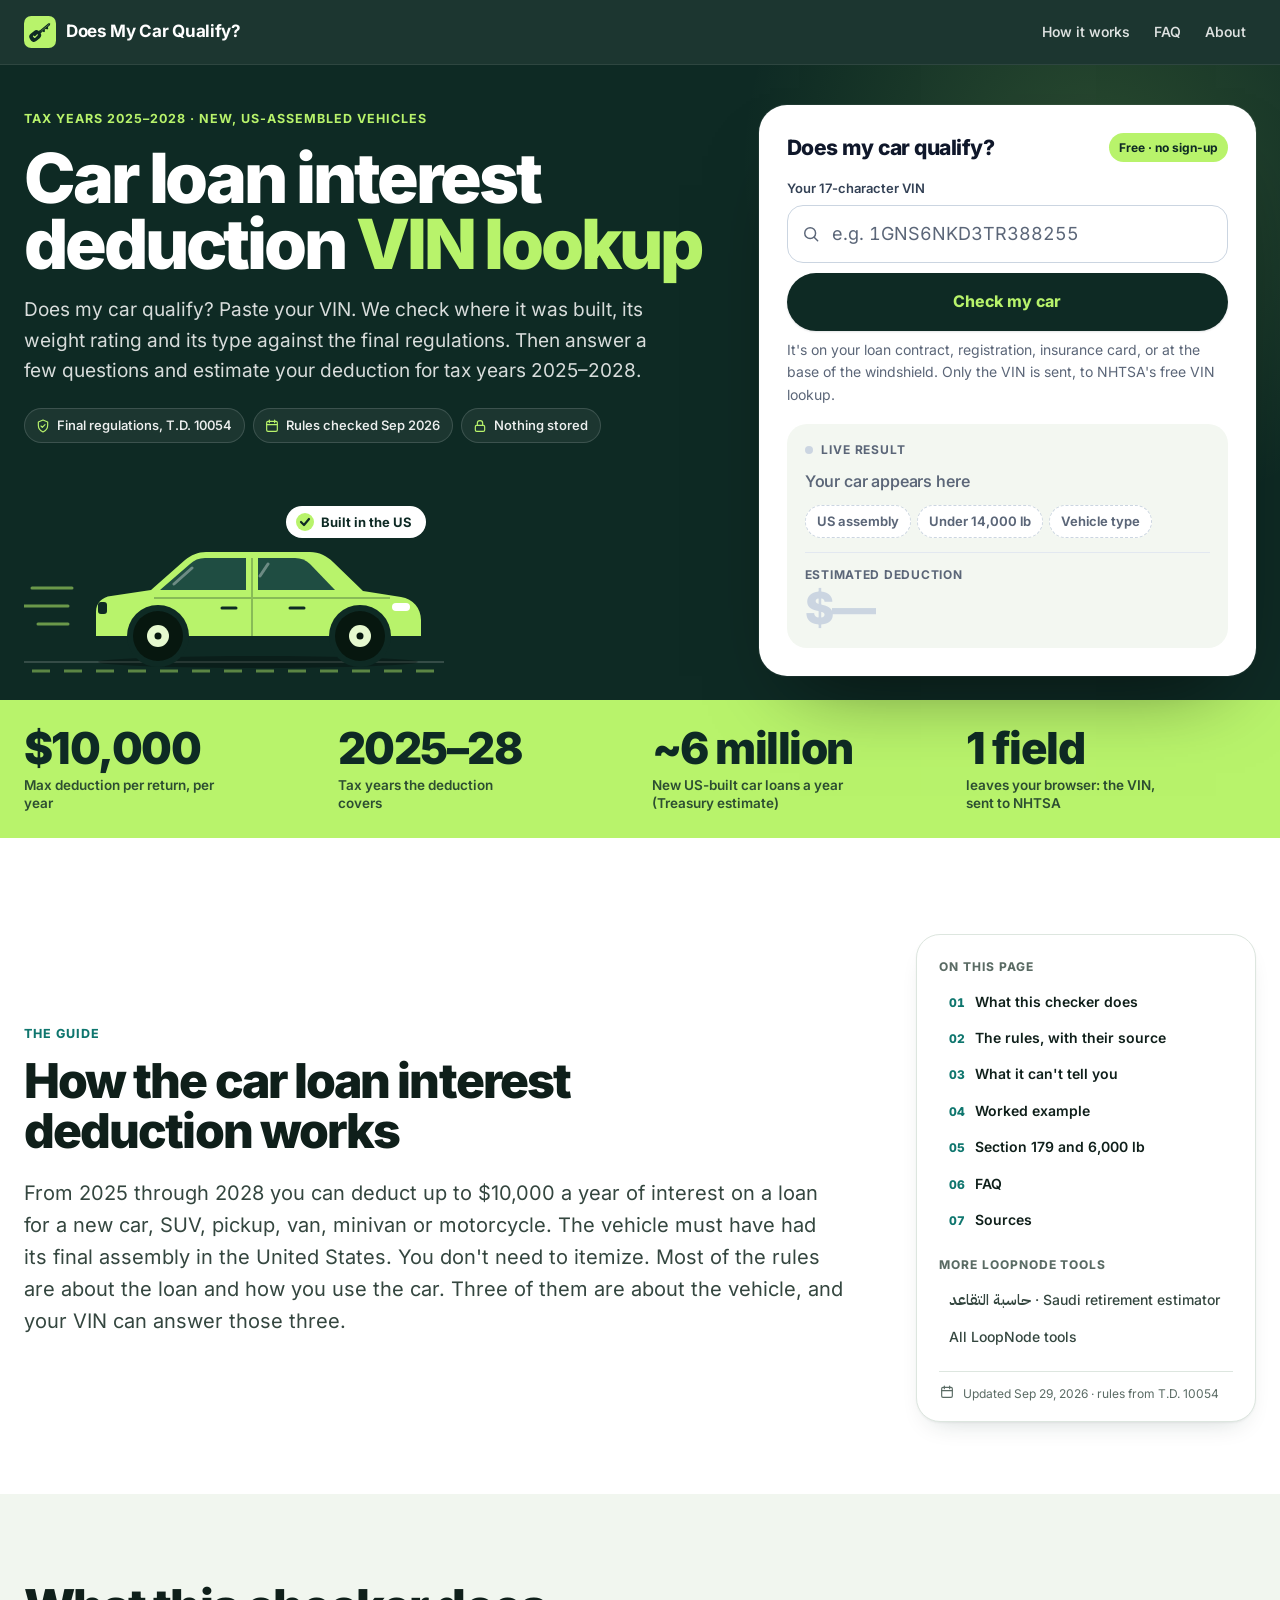
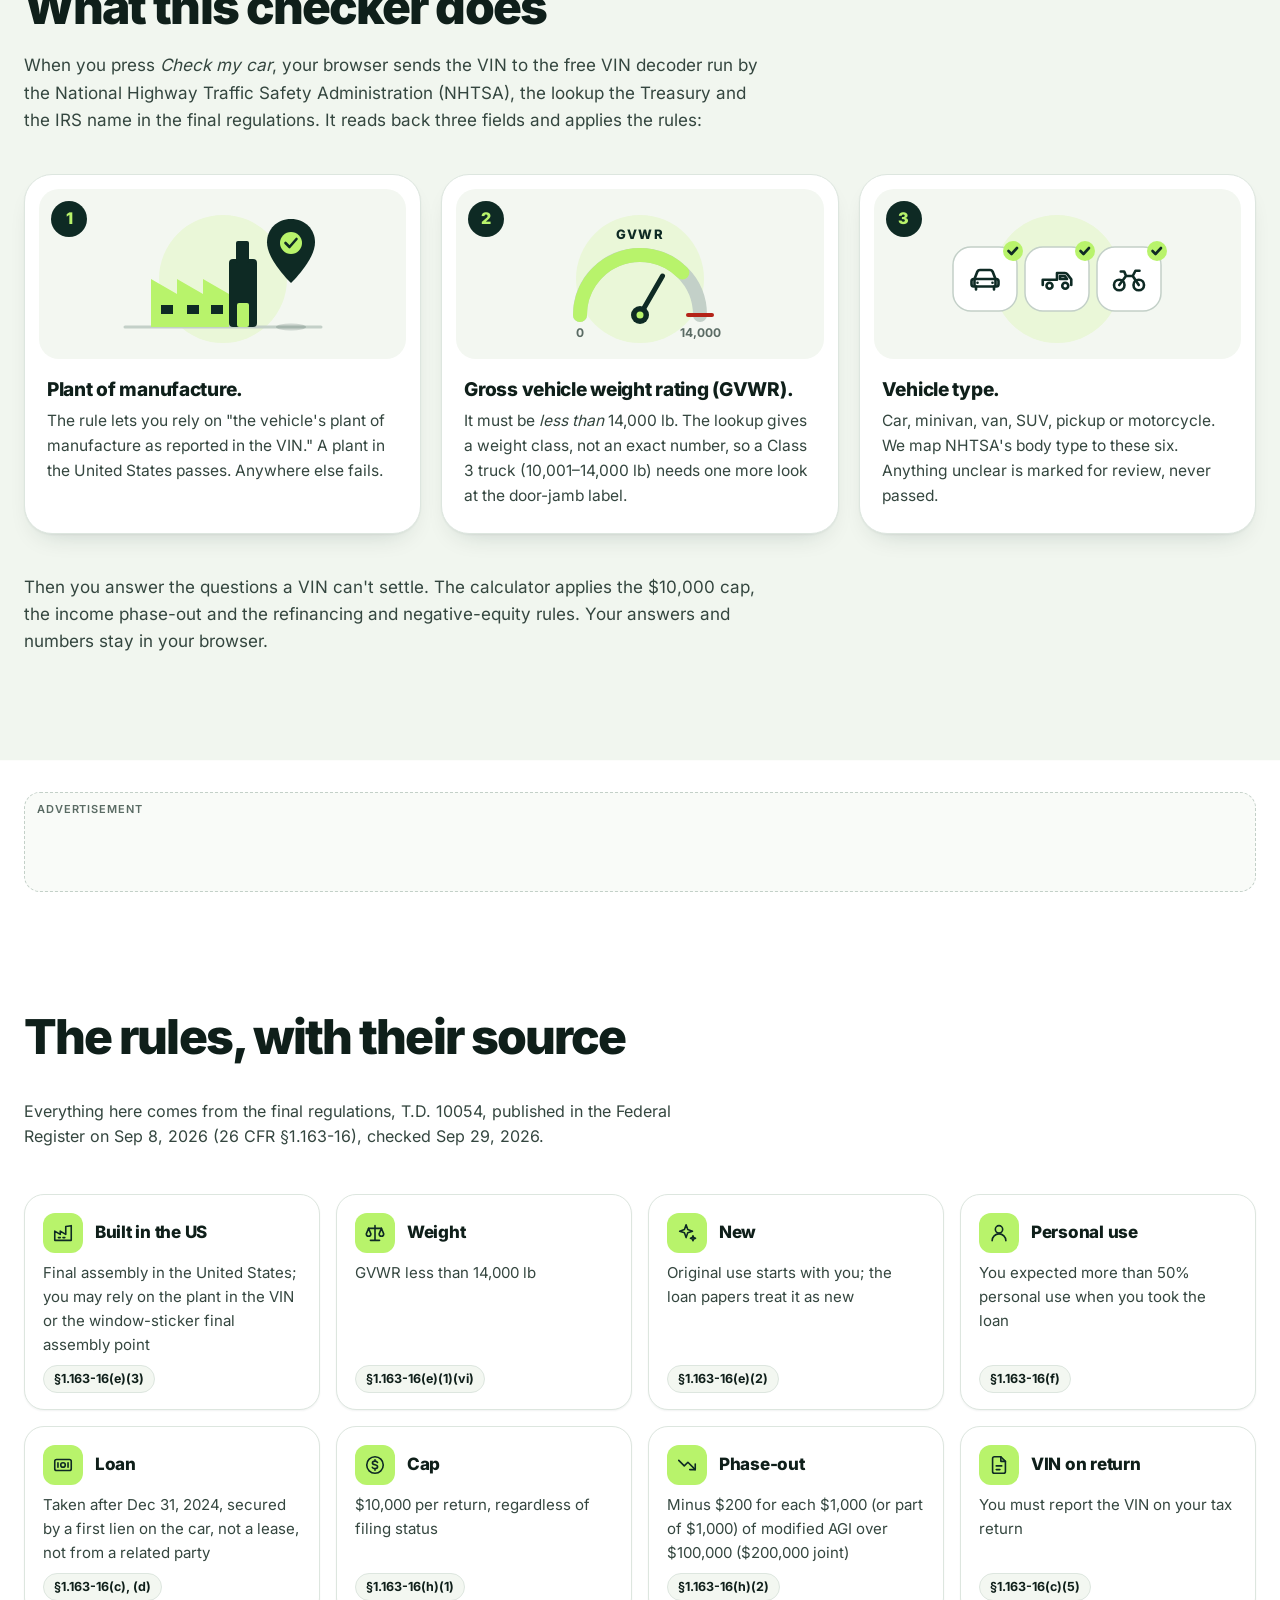
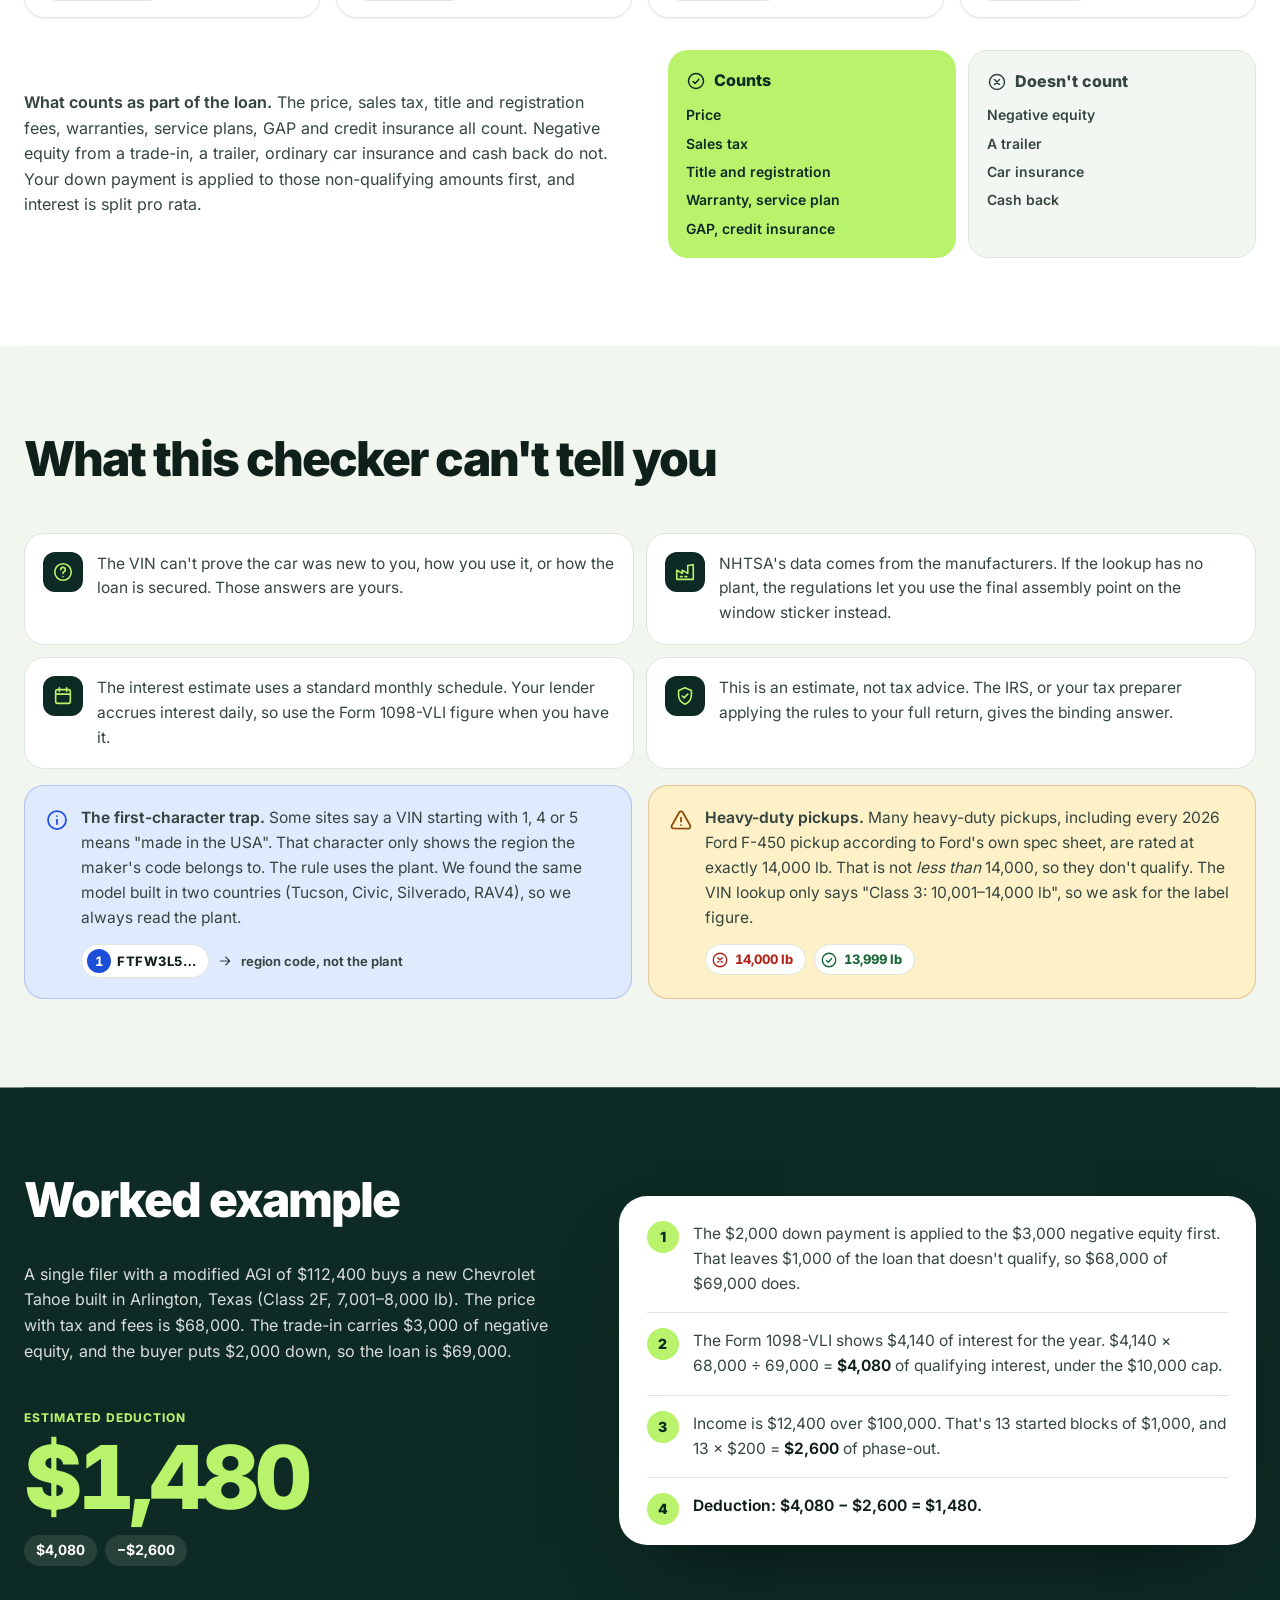
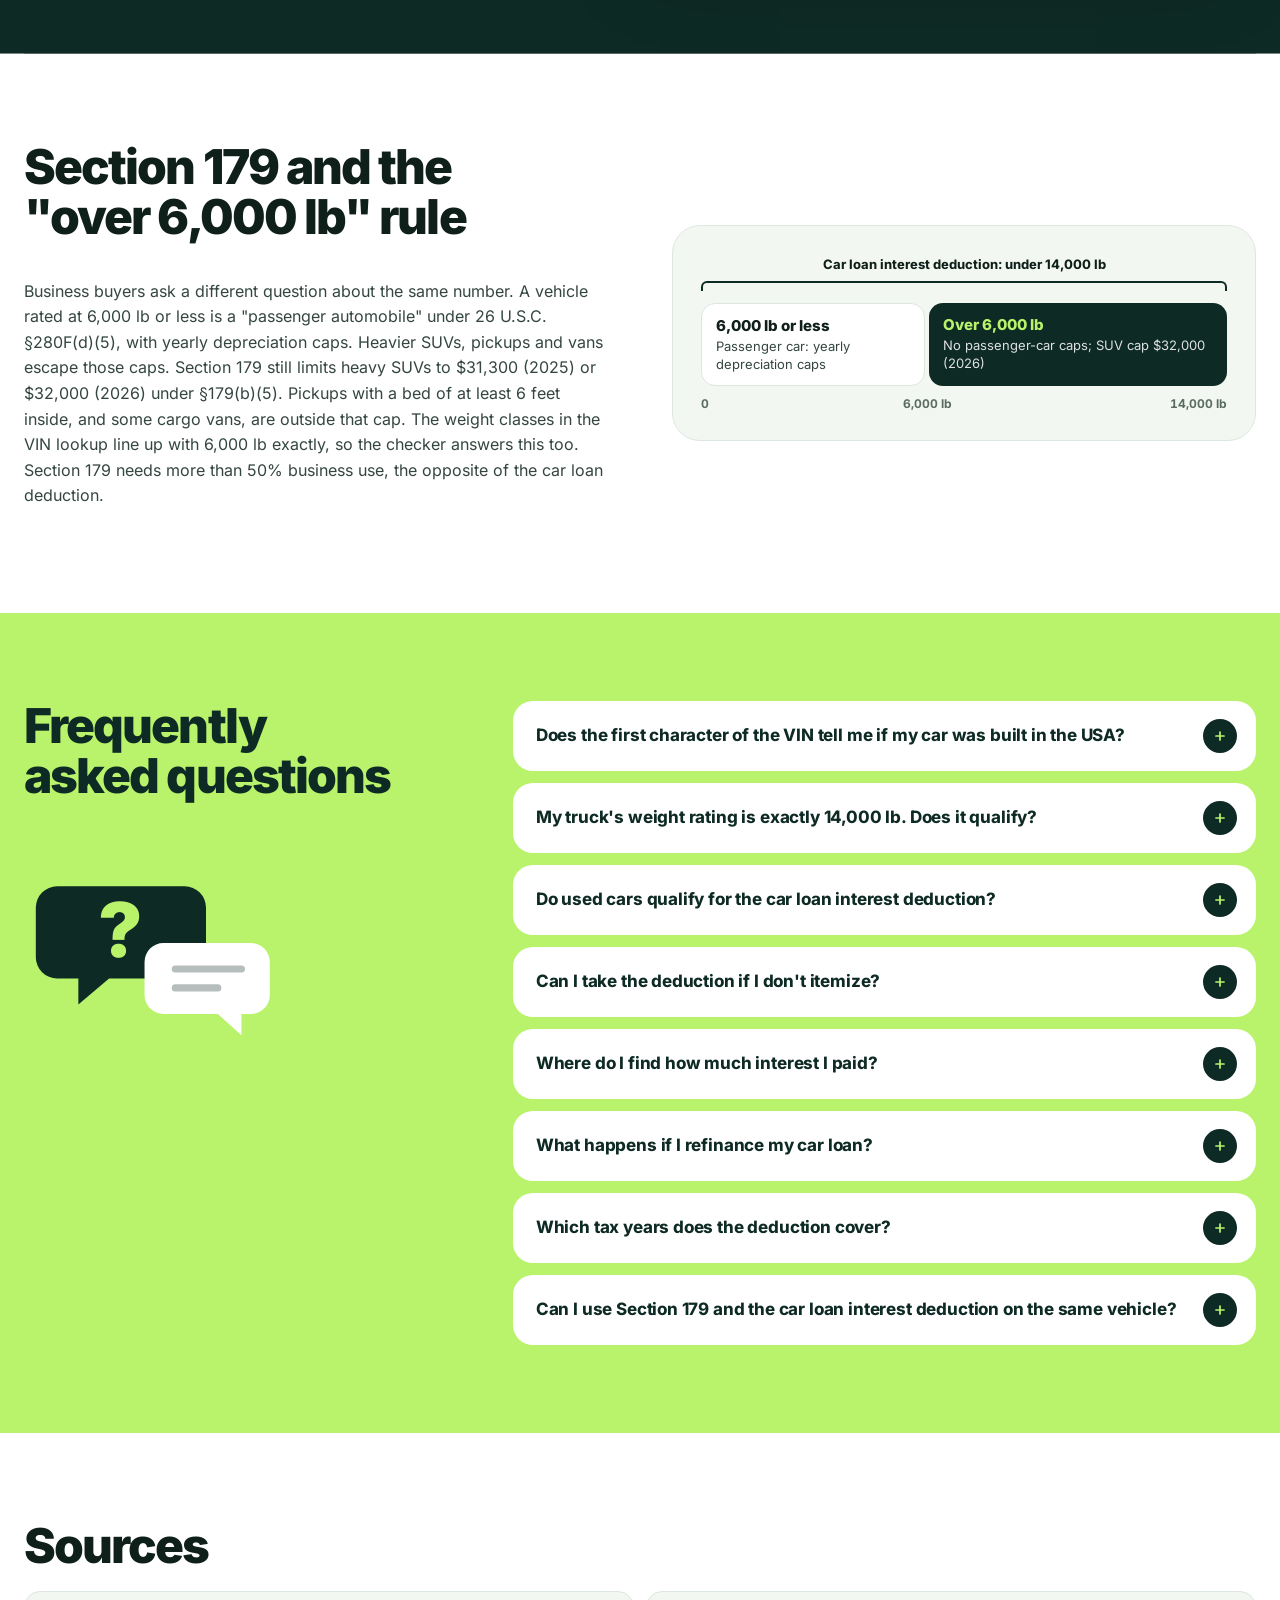
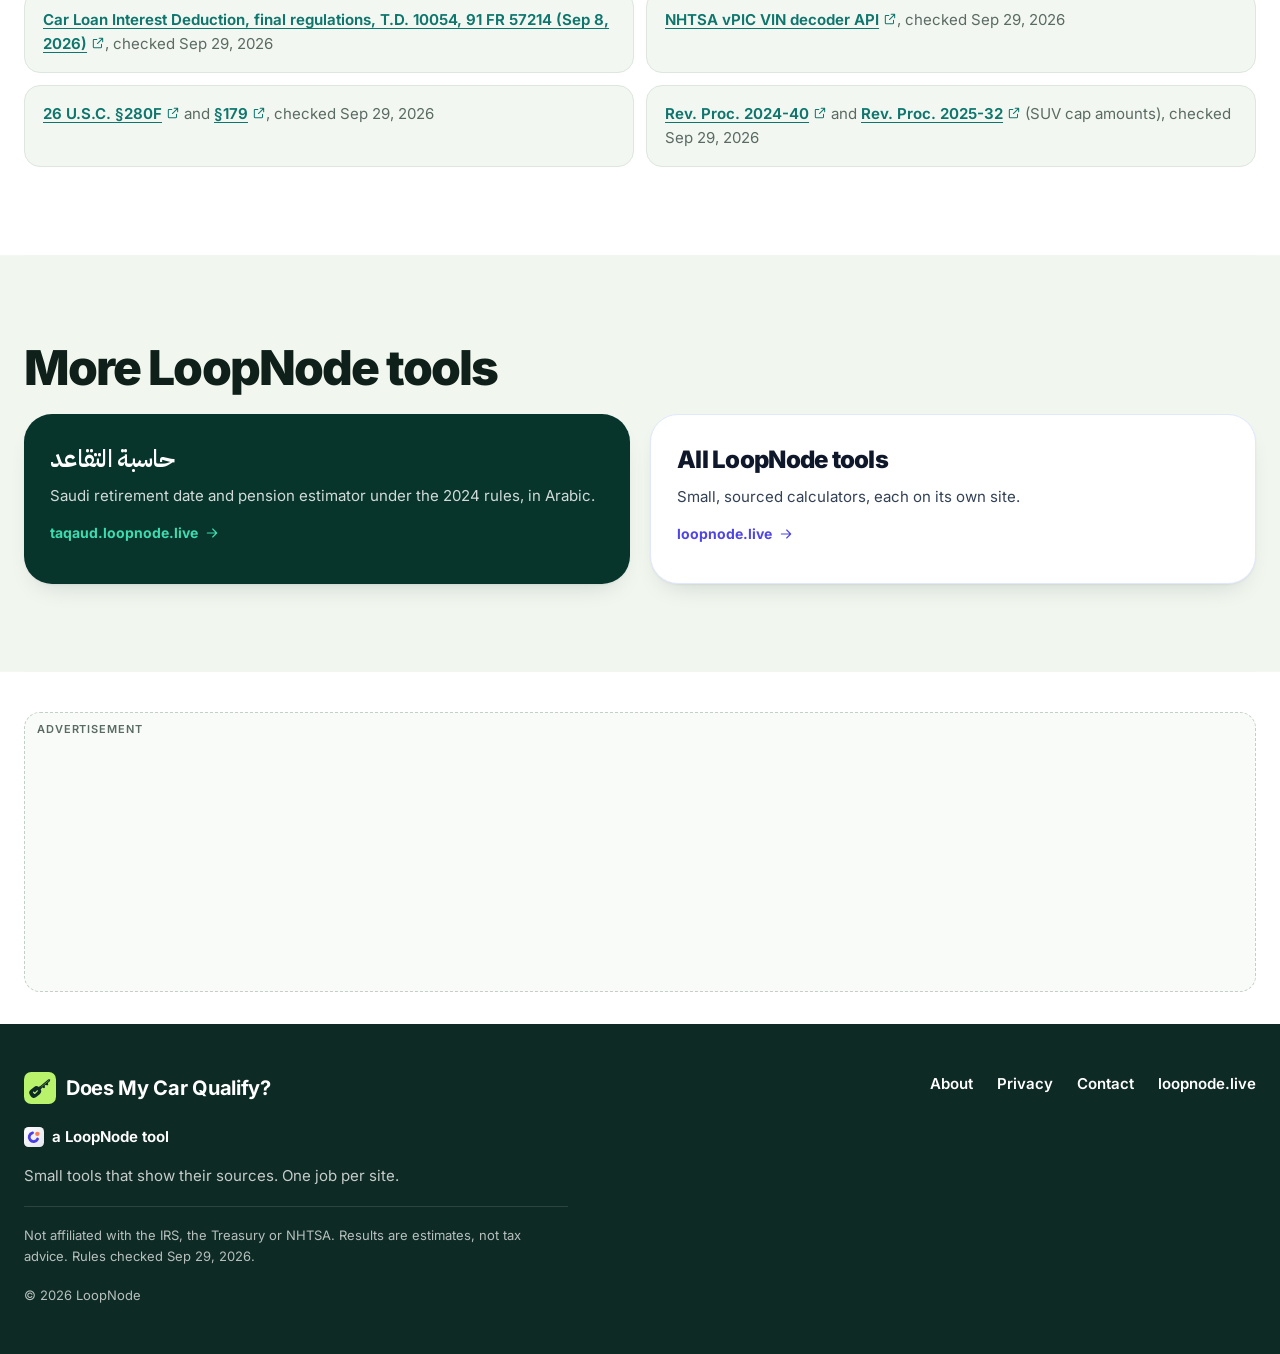
==== commit c2a3aa77: "Deploy icons v3 (key) + polish pass (1280px container, NITs, focus-safe result bar) — build 34bc5723" ====
--- a/index.html
+++ b/index.html
@@ -16,12 +16,15 @@
 <meta property="og:image" content="https://car.loopnode.live/og.png">
 <meta property="og:image:width" content="1200">
 <meta property="og:image:height" content="630">
-<meta property="og:image:alt" content="LoopNode car loan check: a VIN result with three passing checks and an estimated deduction.">
+<meta property="og:image:alt" content="Does My Car Qualify? icon (a car key with a check, on lime) beside a VIN result: three passing checks and an estimated deduction of $1,480.">
 <meta name="twitter:card" content="summary_large_image">
 <meta name="theme-color" content="#0e2a24">
 <meta name="color-scheme" content="light dark">
 <link rel="icon" href="favicon.svg" type="image/svg+xml">
+<link rel="icon" href="favicon-32.png" sizes="32x32" type="image/png">
+<link rel="icon" href="favicon-16.png" sizes="16x16" type="image/png">
 <link rel="apple-touch-icon" href="apple-touch-icon.png">
+<link rel="manifest" href="manifest.webmanifest">
 <link rel="preload" href="fonts/inter-latin-wght.woff2" as="font" type="font/woff2" crossorigin>
 <link rel="stylesheet" href="styles.css">
 <script type="module" src="app.js"></script>
@@ -73,7 +76,7 @@
 <a class="skip" href="#vin-form">Skip to the VIN check</a>
 <header class="site-header">
   <div class="container header-inner">
-    <a class="brand" href="./"><svg class="logo-mark" viewBox="0 0 32 32" aria-hidden="true"><rect width="32" height="32" rx="9" class="logo-bg"/><circle cx="14" cy="17" r="7" class="logo-loop"/><circle cx="21" cy="10" r="3.6" class="logo-node"/></svg><span class="wordmark">LoopNode</span><span class="product">Car loan check</span></a>
+    <a class="brand" href="./"><svg class="brand-icon" viewBox="0 0 1024 1024" aria-hidden="true"><rect width="1024" height="1024" rx="230" fill="#B8F36B"/><g transform="rotate(-40 512 512) translate(8 0) scale(1.12) translate(-55 -55)"><g fill="#0E2A24"><path d="M268 382 H386 C462 382 500 424 500 512 C500 600 462 642 386 642 H268 C192 642 154 600 154 512 C154 424 192 382 268 382 Z"/><rect x="490" y="468" width="44" height="88" rx="14"/><path d="M526 478 H826 C846 478 862 488 876 502 L886 512 L876 522 C862 536 846 546 826 546 H770 L748 590 L712 590 L690 546 H650 L628 590 L592 590 L570 546 H526 Z"/></g><path d="M566 512 H828" stroke="#B8F36B" stroke-width="11" stroke-linecap="round"/></g><path d="M306 646 L346 686 L426 602" fill="none" stroke="#B8F36B" stroke-width="40" stroke-linecap="round" stroke-linejoin="round"/></svg><span class="wordmark">Does My Car Qualify?</span></a>
     <nav class="site-nav" aria-label="Site"><a class="nav-optional" href="#how-it-works">How it works</a><a href="#faq">FAQ</a><a href="about.html">About</a></nav>
   </div>
 </header>
@@ -338,7 +341,7 @@
         <li><svg class="icon" aria-hidden="true"><use href="#i-calendar"/></svg>The interest estimate uses a standard monthly schedule. Your lender accrues interest daily, so use the Form 1098-VLI figure when you have it.</li>
         <li><svg class="icon" aria-hidden="true"><use href="#i-shield"/></svg>This is an estimate, not tax advice. The IRS, or your tax preparer applying the rules to your full return, gives the binding answer.</li>
       </ul>
-      <div class="alert alert-info"><svg class="icon" aria-hidden="true"><use href="#i-info"/></svg><div><p><strong>The first-character trap.</strong> Some sites say a VIN starting with 1, 4 or 5 means "made in the USA". That character only shows the region the maker's code belongs to. The rule uses the plant. We found the same model built in two countries (Tucson, Civic, Silverado, RAV4), so we always read the plant.</p><p class="alert-visual" aria-hidden="true"><span class="vin-chip"><b>1</b>FTFW3L5…</span><svg class="icon" aria-hidden="true"><use href="#i-arrow"/></svg><span>region code, not the plant</span></p></div></div>
+      <div class="alert alert-info"><svg class="icon" aria-hidden="true"><use href="#i-info"/></svg><div><p><strong>The first-character trap.</strong> Some sites say a VIN starting with 1, 4 or 5 means "made in the USA". That character only shows the region the maker's code belongs to. The rule uses the plant. We found the same model built in two countries (Tucson, Civic, Silverado, RAV4), so we always read the plant.</p><p class="alert-visual va-trap" aria-hidden="true"><span class="vin-chip"><b>1</b>FTFW3L5…</span><svg class="icon va-arrow" aria-hidden="true"><use href="#i-arrow"/></svg><span class="va-caption">region code, not the plant</span></p></div></div>
       <div class="alert alert-warn"><svg class="icon" aria-hidden="true"><use href="#i-alert"/></svg><div><p><strong>Heavy-duty pickups.</strong> Many heavy-duty pickups, including every 2026 Ford F-450 pickup according to Ford's own spec sheet, are rated at exactly 14,000 lb. That is not <em>less than</em> 14,000, so they don't qualify. The VIN lookup only says "Class 3: 10,001–14,000 lb", so we ask for the label figure.</p><p class="alert-visual" aria-hidden="true"><span class="lb-chip lb-no"><svg class="icon" aria-hidden="true"><use href="#i-x"/></svg>14,000 lb</span><span class="lb-chip lb-yes"><svg class="icon" aria-hidden="true"><use href="#i-check"/></svg>13,999 lb</span></p></div></div>
     </section>
 
@@ -412,7 +415,8 @@
 <footer class="site-footer">
   <div class="container footer-inner">
     <div class="footer-brand">
-      <a class="brand" href="./"><svg class="logo-mark" viewBox="0 0 32 32" aria-hidden="true"><rect width="32" height="32" rx="9" class="logo-bg"/><circle cx="14" cy="17" r="7" class="logo-loop"/><circle cx="21" cy="10" r="3.6" class="logo-node"/></svg><span class="wordmark">LoopNode</span></a>
+      <a class="brand" href="./"><svg class="brand-icon" viewBox="0 0 1024 1024" aria-hidden="true"><rect width="1024" height="1024" rx="230" fill="#B8F36B"/><g transform="rotate(-40 512 512) translate(8 0) scale(1.12) translate(-55 -55)"><g fill="#0E2A24"><path d="M268 382 H386 C462 382 500 424 500 512 C500 600 462 642 386 642 H268 C192 642 154 600 154 512 C154 424 192 382 268 382 Z"/><rect x="490" y="468" width="44" height="88" rx="14"/><path d="M526 478 H826 C846 478 862 488 876 502 L886 512 L876 522 C862 536 846 546 826 546 H770 L748 590 L712 590 L690 546 H650 L628 590 L592 590 L570 546 H526 Z"/></g><path d="M566 512 H828" stroke="#B8F36B" stroke-width="11" stroke-linecap="round"/></g><path d="M306 646 L346 686 L426 602" fill="none" stroke="#B8F36B" stroke-width="40" stroke-linecap="round" stroke-linejoin="round"/></svg><span class="wordmark">Does My Car Qualify?</span></a>
+      <p class="by"><a class="by-loopnode" href="https://loopnode.live/"><svg class="ln-mark" viewBox="0 0 64 64" aria-hidden="true"><defs><linearGradient id="ln-tile" x1="0" y1="0" x2="1" y2="1"><stop offset="0" stop-color="#FFFFFF"/><stop offset="1" stop-color="#E4E5EE"/></linearGradient></defs><rect width="64" height="64" rx="14.4" fill="url(#ln-tile)"/><path d="M43.2 38.6 A14 14 0 1 1 27.4 18.9" fill="none" stroke="#4A40E4" stroke-width="9" stroke-linecap="round"/><circle cx="42.6" cy="21.8" r="7" fill="#FF7A59"/></svg><span>a LoopNode tool</span></a></p>
       <p>Small tools that show their sources. One job per site.</p>
     </div>
     <nav class="footer-nav" aria-label="Footer"><a href="about.html">About</a><a href="privacy.html">Privacy</a><a href="contact.html">Contact</a><a href="https://loopnode.live/">loopnode.live</a></nav>
--- a/styles.css
+++ b/styles.css
@@ -11,6 +11,16 @@
     U+0000-00FF, U+0131, U+0152-0153, U+02BB-02BC, U+02C6, U+02DA, U+02DC, U+0304, U+0308, U+0329, U+2000-206F,
     U+20AC, U+2122, U+2191, U+2193, U+2212, U+2215, U+FEFF, U+FFFD;
 }
+/* IBM Plex Sans Arabic 600 (OFL — fonts/OFL-IBM-Plex-Sans-Arabic.txt), the taqaud/hub subset: only for the Arabic tool name.
+   Loaded only when Arabic text renders (unicode-range), below the fold, so it can't shift the first screen. */
+@font-face {
+  font-family: "IBM Plex Sans Arabic";
+  font-style: normal;
+  font-weight: 600;
+  font-display: swap;
+  src: url("fonts/plex-arabic-600.woff2") format("woff2");
+  unicode-range: U+0600-06FF, U+200C-200F;
+}
 @font-face {
   font-family: "Inter Fallback";
   src: local("Arial"), local("Helvetica Neue"), local("Helvetica");
@@ -69,6 +79,9 @@
   --shadow: 0 1px 2px rgba(14, 42, 36, 0.05), 0 12px 28px -16px rgba(14, 42, 36, 0.24);
   --shadow-lg: 0 2px 4px rgba(14, 42, 36, 0.04), 0 32px 64px -32px rgba(14, 42, 36, 0.36);
 
+  /* page container (header, hero, every section, footer): 1280px like taqaud + the hub (orchestrator, 2026-09-30; was
+     1,120 px of content). Body text keeps its own 68ch limit. */
+  --container: 1280px;
   --r-input: 12px;
   --r-card: 20px;
   --r-widget: 28px;
@@ -243,7 +256,7 @@
 }
 .container {
   width: 100%;
-  max-width: calc(1120px + 2 * var(--gutter));
+  max-width: var(--container);
   margin: 0 auto;
   padding: 0 16px;
 }
@@ -277,34 +290,15 @@
 .brand:hover {
   color: var(--text);
 }
-.logo-mark {
-  width: 30px;
-  height: 30px;
+/* Icons v3 (owner, 2026-09-30): the car key with a check, on lime — car.svg inline, in its own colours (never recoloured) */
+.brand-icon {
+  width: 32px;
+  height: 32px;
   flex: none;
-}
-.logo-bg {
-  fill: var(--accent);
-}
-.logo-loop {
-  fill: none;
-  stroke: var(--on-accent);
-  stroke-width: 3;
-}
-.logo-node {
-  fill: var(--on-accent);
-  stroke: var(--accent);
-  stroke-width: 2;
 }
 .wordmark {
   font-size: 17px;
-}
-.product {
-  display: none;
-  font-weight: 500;
-  color: var(--muted);
-  font-size: 14px;
-  padding-left: 10px;
-  border-left: 1px solid var(--line-strong);
+  white-space: nowrap;
 }
 .site-nav {
   display: flex;
@@ -1012,9 +1006,6 @@
   .vin-row .btn {
     flex: 0 0 auto;
   }
-  .product {
-    display: inline;
-  }
   .nav-optional {
     display: inline;
   }
@@ -1031,7 +1022,7 @@
   --lime-ink: #0e2a24;
 }
 
-/* header sits on the brand colour; the canonical glyph turns lime through --accent only */
+/* header sits on the brand colour (the key icon keeps its own lime tile) */
 .site-header {
   --accent: var(--lime);
   --on-accent: var(--lime-ink);
@@ -1041,10 +1032,6 @@
 .site-header .brand,
 .site-header .brand:hover {
   color: #fff;
-}
-.site-header .product {
-  color: rgba(255, 255, 255, 0.72);
-  border-left-color: rgba(255, 255, 255, 0.22);
 }
 .site-header .site-nav a {
   color: rgba(255, 255, 255, 0.86);
@@ -2064,6 +2051,7 @@
   background: var(--surface-2);
 }
 .rail-tools a {
+  display: block;
   font-weight: 500;
   color: var(--text-2);
 }
@@ -2279,8 +2267,14 @@
   gap: 12px;
   margin: 20px 0 0;
 }
+/* the two columns share their rows (subgrid), so the lists start on the same line even when a heading wraps */
 .counts-col {
-  padding: 18px;
+  display: grid;
+  grid-row: span 2;
+  grid-template-rows: subgrid;
+  row-gap: 10px;
+  align-content: start;
+  padding: 14px;
   border-radius: var(--r-card);
 }
 .counts-yes {
@@ -2296,7 +2290,7 @@
   display: flex;
   align-items: center;
   gap: 8px;
-  margin: 0 0 10px;
+  margin: 0;
   font-size: 16px;
   font-weight: 800;
 }
@@ -2305,6 +2299,7 @@
   padding: 0;
   margin: 0;
   display: grid;
+  align-content: start;
   gap: 6px;
 }
 .counts li {
@@ -2402,6 +2397,16 @@
   width: 16px;
   height: 16px;
   vertical-align: 0;
+}
+/* phones: chip, arrow pointing down, caption (a wrapped caption left the arrow pointing at nothing); a row from 640px */
+.alert .va-trap {
+  flex-direction: column;
+  align-items: flex-start;
+  gap: 2px;
+}
+.alert .va-trap .va-arrow {
+  margin-left: 9px;
+  transform: rotate(90deg);
 }
 
 /* ---- Worked example: dark band, the steps as a receipt card, the answer in lime */
@@ -2497,30 +2502,26 @@
   border: 1px solid var(--line);
 }
 .ws-bracket {
-  display: flex;
-  align-items: center;
-  gap: 12px;
+  position: relative;
   margin: 0 0 12px;
+  padding-bottom: 16px;
   font-size: 13px;
   font-weight: 750;
   color: var(--text);
   text-align: center;
-}
-.ws-bracket::before,
+  text-wrap: balance;
+}
+/* one bracket across the whole scale, under its label (a label between two lines left only two ticks at 390) */
 .ws-bracket::after {
   content: "";
-  flex: 1;
+  position: absolute;
+  left: 0;
+  right: 0;
+  bottom: 0;
   height: 10px;
   border: 2px solid var(--il-ink);
   border-bottom: 0;
-}
-.ws-bracket::before {
-  border-right: 0;
-  border-radius: 6px 0 0;
-}
-.ws-bracket::after {
-  border-left: 0;
-  border-radius: 0 6px 0 0;
+  border-radius: 6px 6px 0 0;
 }
 .ws-bar {
   display: grid;
@@ -2727,6 +2728,14 @@
 .tc-taqaud .tool-name {
   justify-self: start;
 }
+[lang="ar"] {
+  font-family: "IBM Plex Sans Arabic", var(--font);
+  font-weight: 600;
+}
+.rail [lang="ar"] {
+  font-size: 15px;
+  white-space: nowrap;
+}
 .tc-taqaud .tool-desc {
   color: rgba(255, 255, 255, 0.82);
 }
@@ -2792,6 +2801,26 @@
 .site-footer .wordmark {
   font-size: 20px;
 }
+.footer-brand .by {
+  margin-top: 14px;
+}
+.by-loopnode {
+  display: inline-flex;
+  align-items: center;
+  gap: 8px;
+  color: #ffffff;
+  font-weight: 650;
+  text-decoration: none;
+}
+.by-loopnode:hover {
+  color: var(--lime);
+  text-decoration: underline;
+}
+.ln-mark {
+  width: 20px;
+  height: 20px;
+  flex: none;
+}
 .footer-brand p {
   margin: 10px 0 0;
   font-size: 15px;
@@ -2826,6 +2855,10 @@
 }
 body.has-bar .site-footer {
   padding-bottom: 72px;
+}
+/* while the bar is up, keyboard focus and scrollIntoView keep fields clear of it */
+:root:has(body.has-bar) {
+  scroll-padding-bottom: 104px;
 }
 
 /* ---- About / Privacy / Contact: a teal page hero, then cards */
@@ -2931,8 +2964,9 @@
 }
 .flow {
   display: grid;
+  grid-template-rows: 1fr auto 1fr;
   gap: 10px;
-  align-items: center;
+  align-items: stretch;
   max-width: 760px;
   margin: 0;
   padding: 18px;
@@ -2967,9 +3001,11 @@
 .flow-node span {
   font-size: 13.5px;
   color: var(--muted);
+  text-wrap: balance;
 }
 .flow-link {
   display: flex;
+  align-self: center;
   align-items: center;
   justify-content: center;
   gap: 8px;
@@ -3092,7 +3128,20 @@
   }
   .flow {
     grid-template-columns: minmax(0, 1fr) auto minmax(0, 1fr);
+    grid-template-rows: none;
     padding: 22px;
+  }
+  .counts-col {
+    padding: 18px;
+  }
+  .alert .va-trap {
+    flex-direction: row;
+    align-items: center;
+    gap: 8px;
+  }
+  .alert .va-trap .va-arrow {
+    margin-left: 0;
+    transform: none;
   }
   .flow-link {
     flex-direction: column;
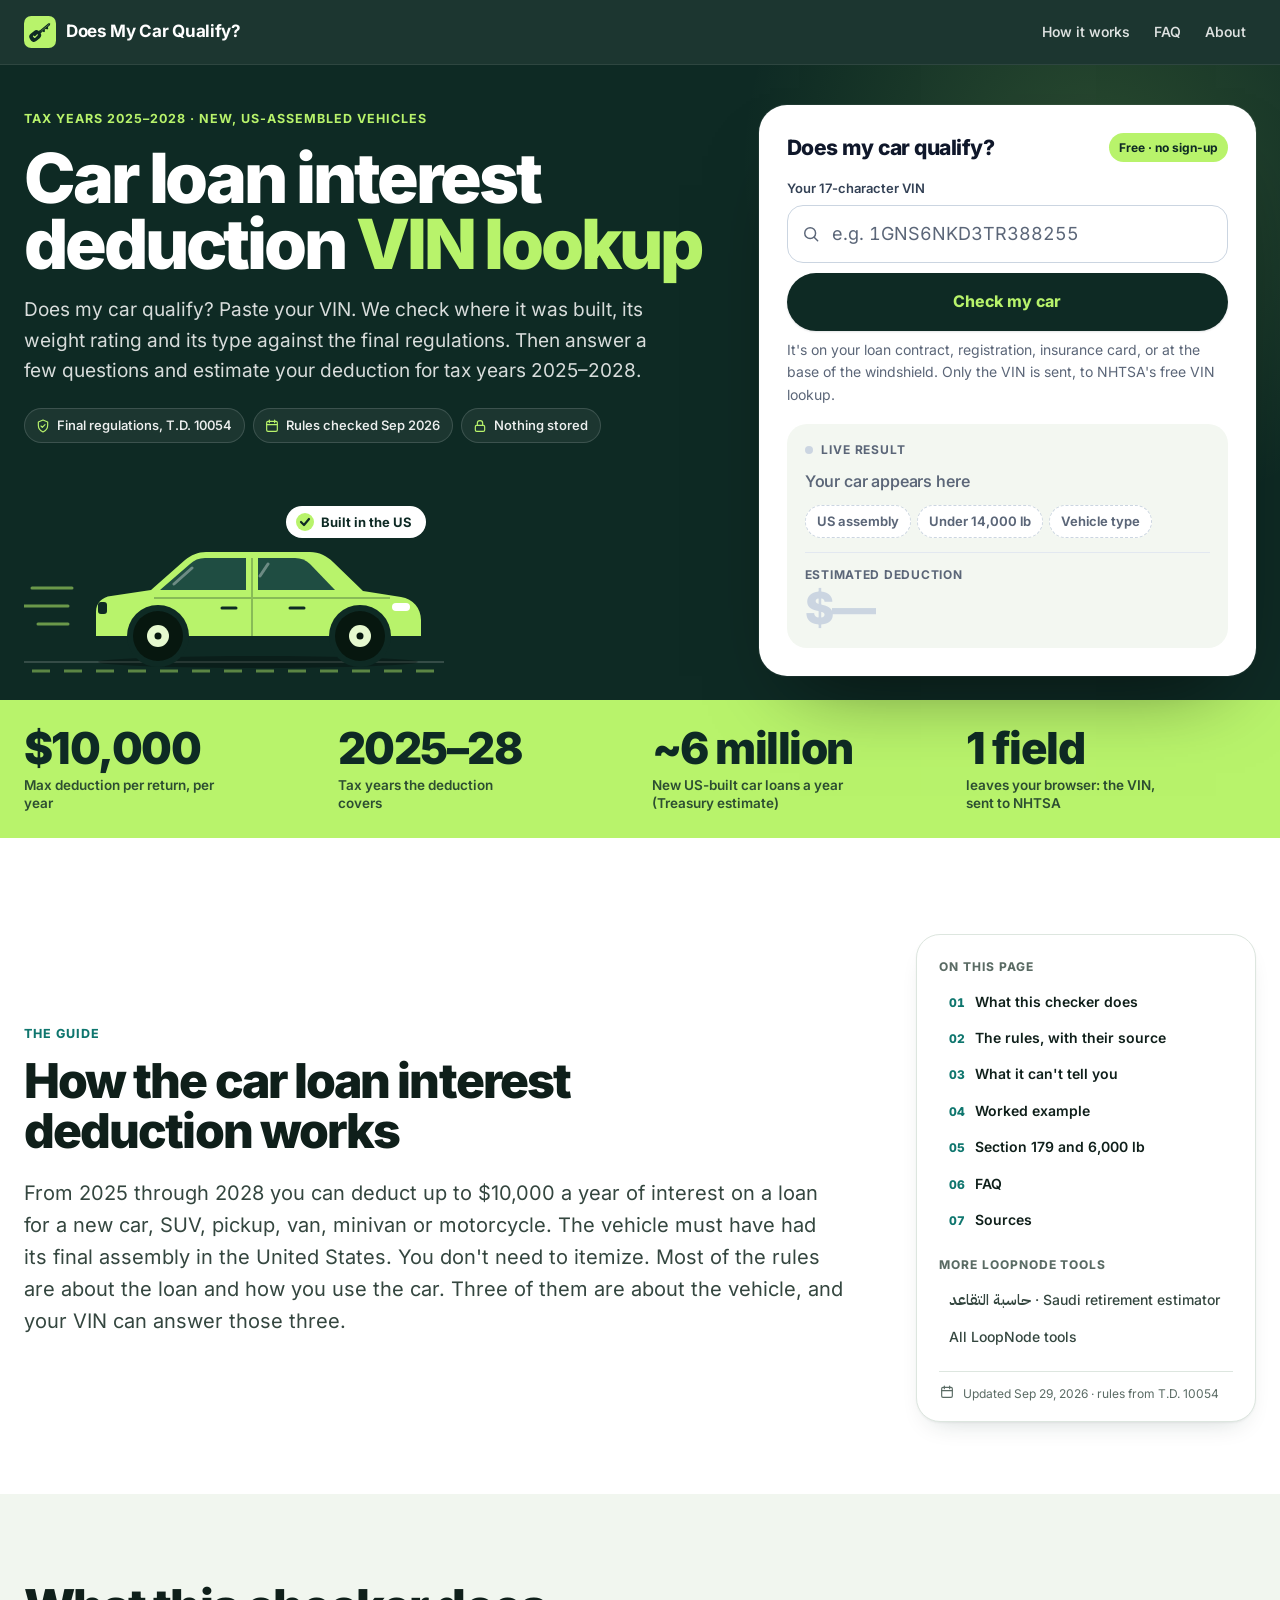
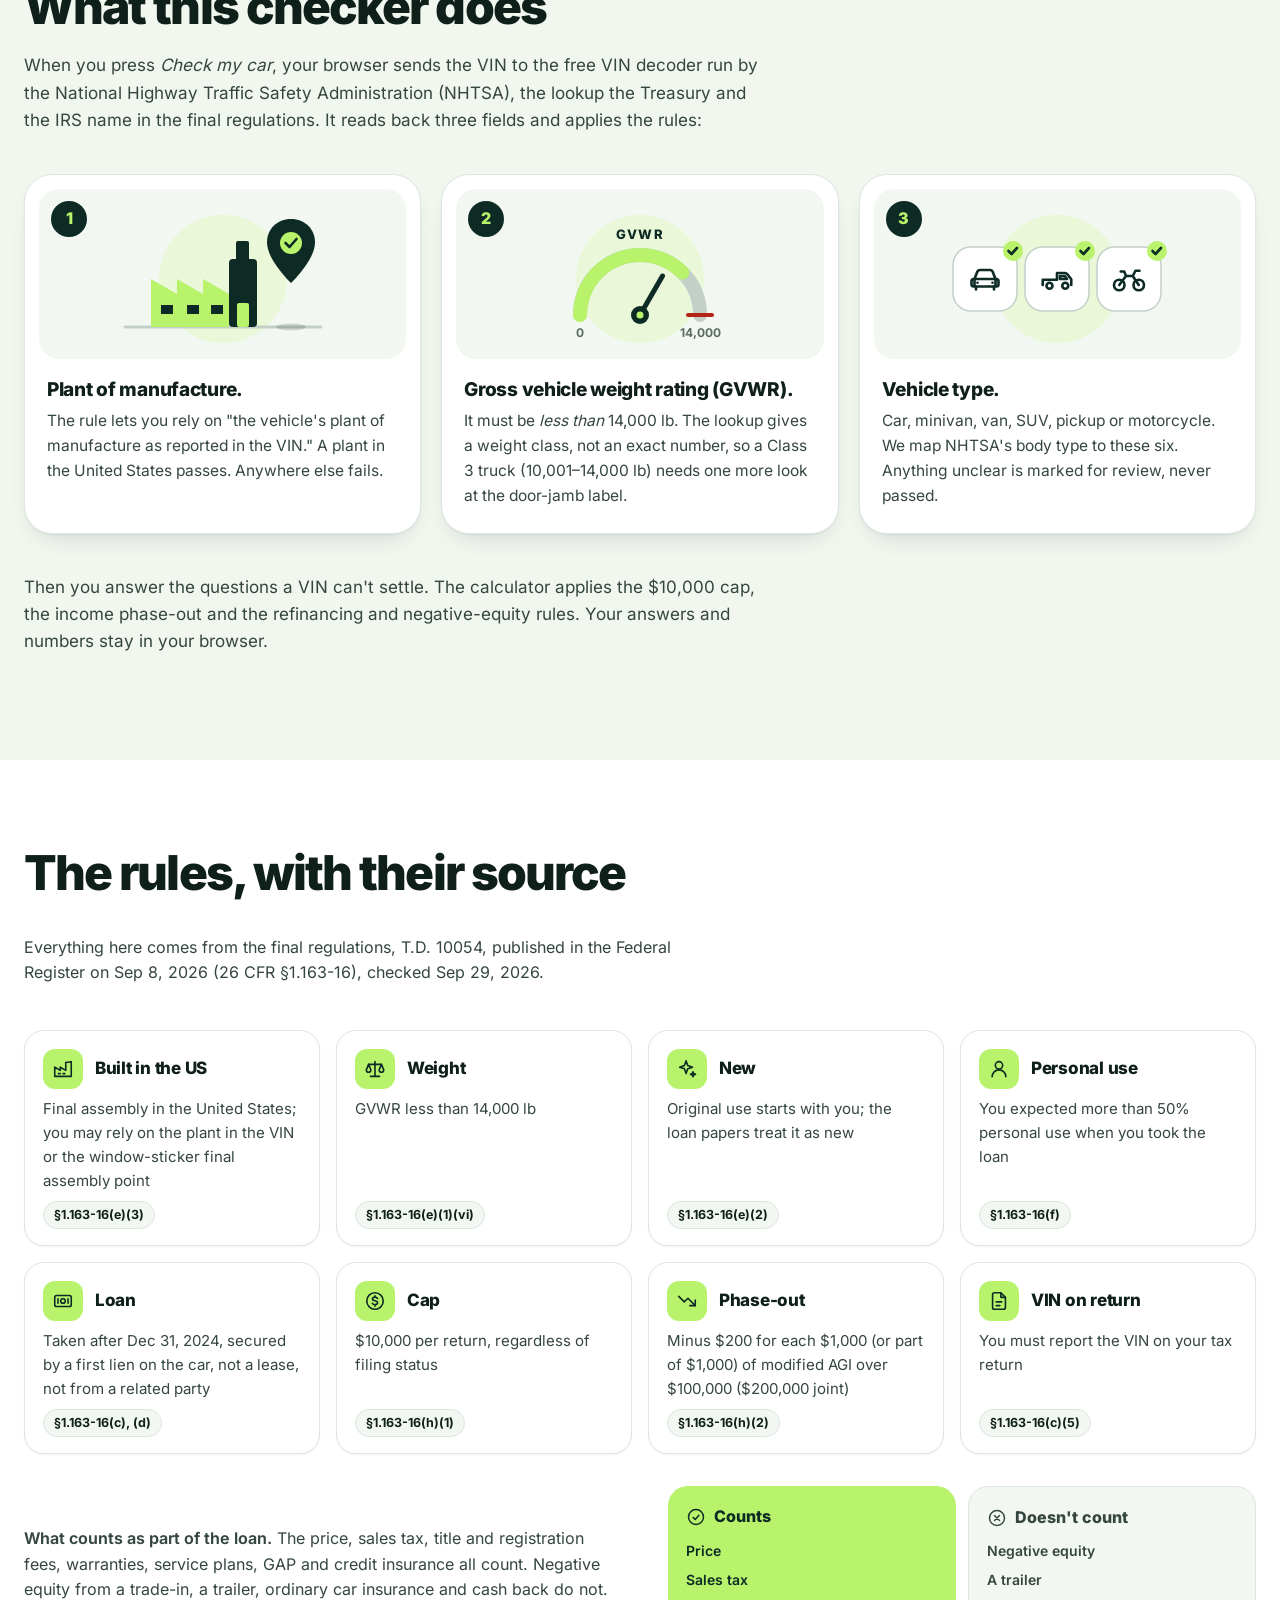
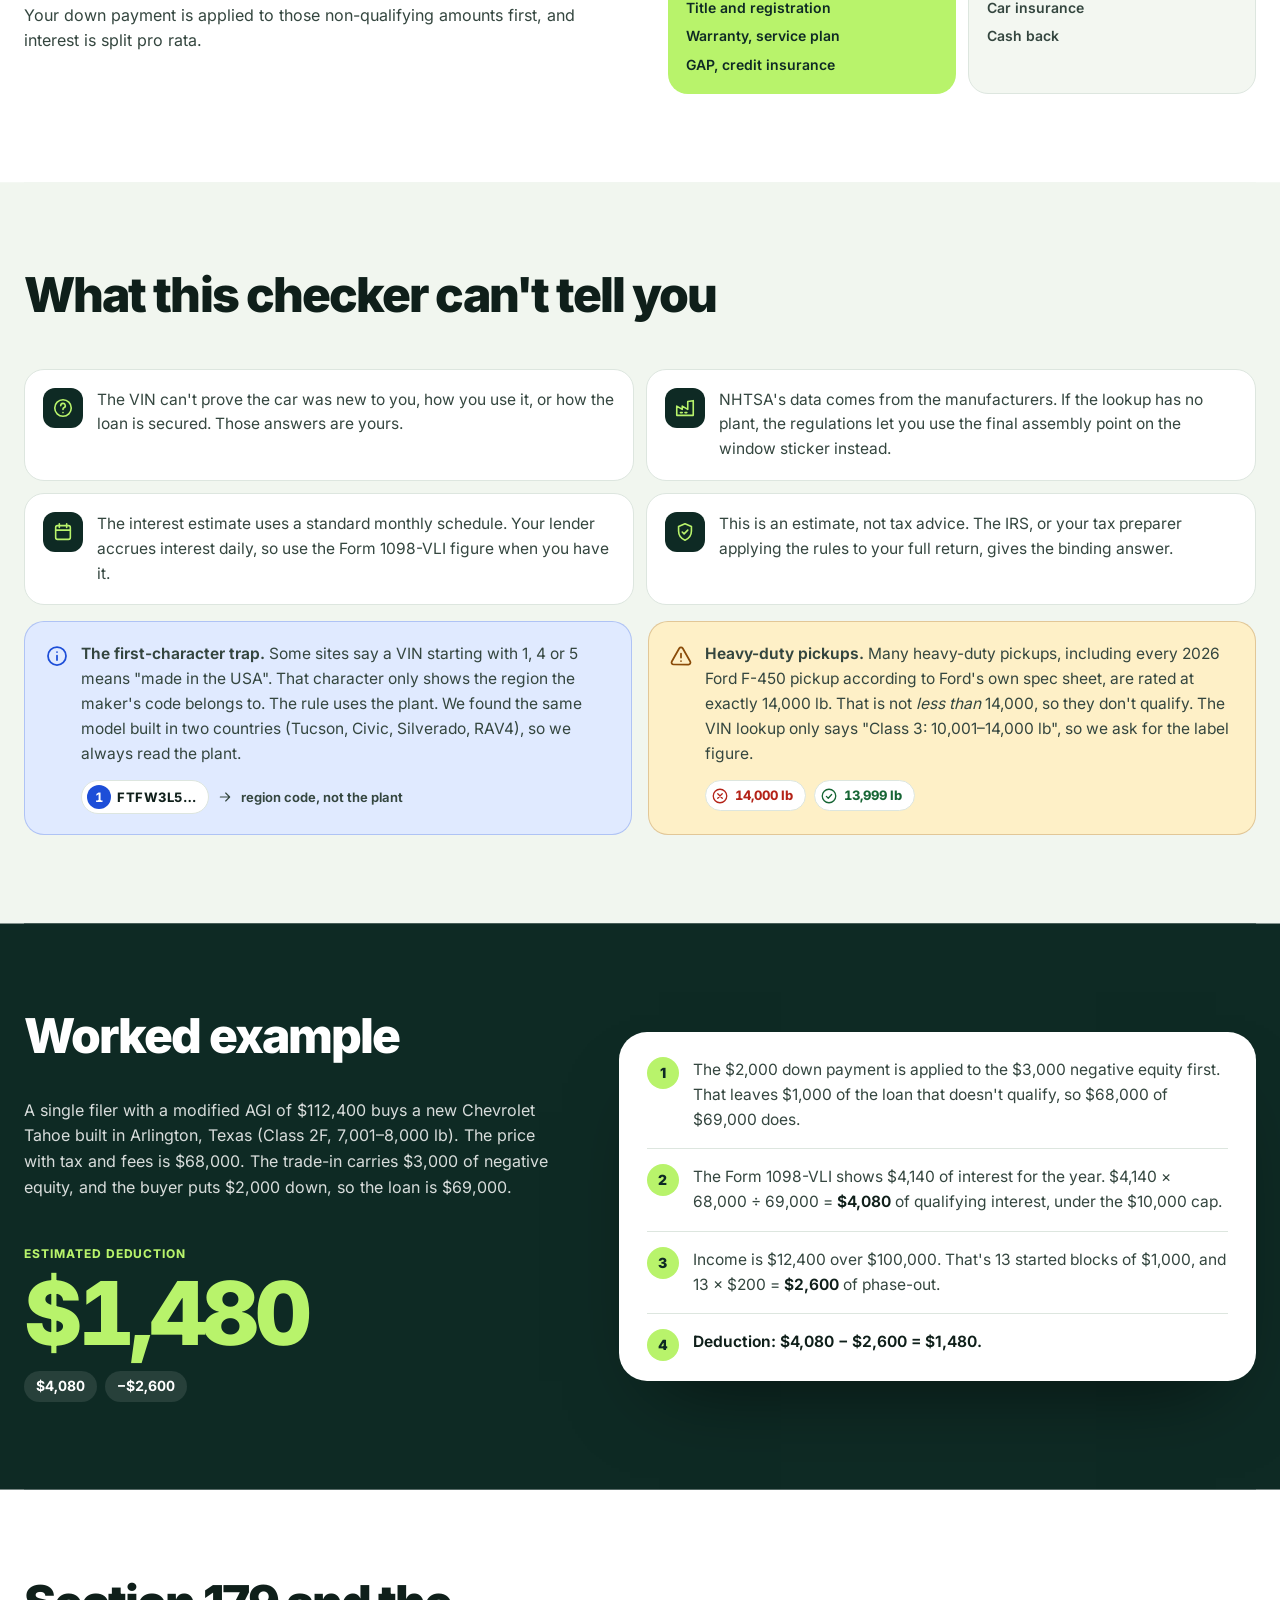
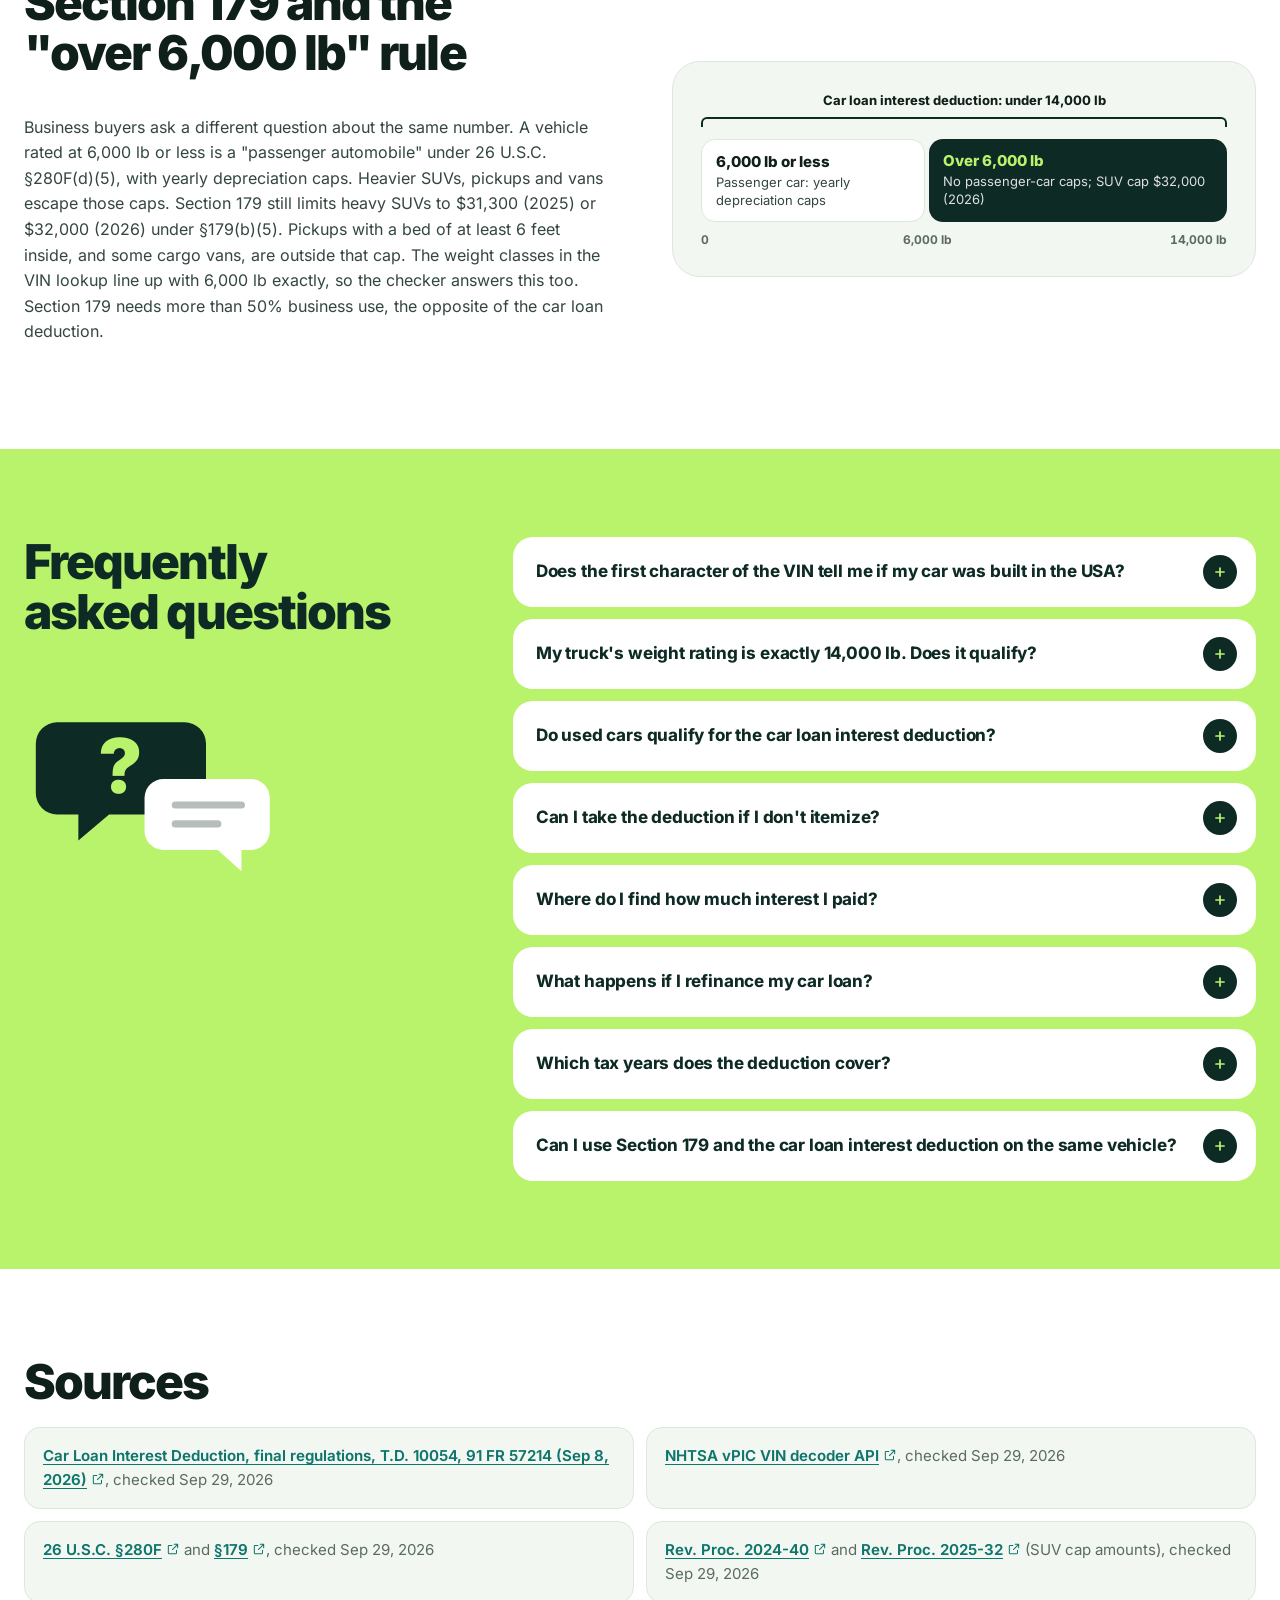
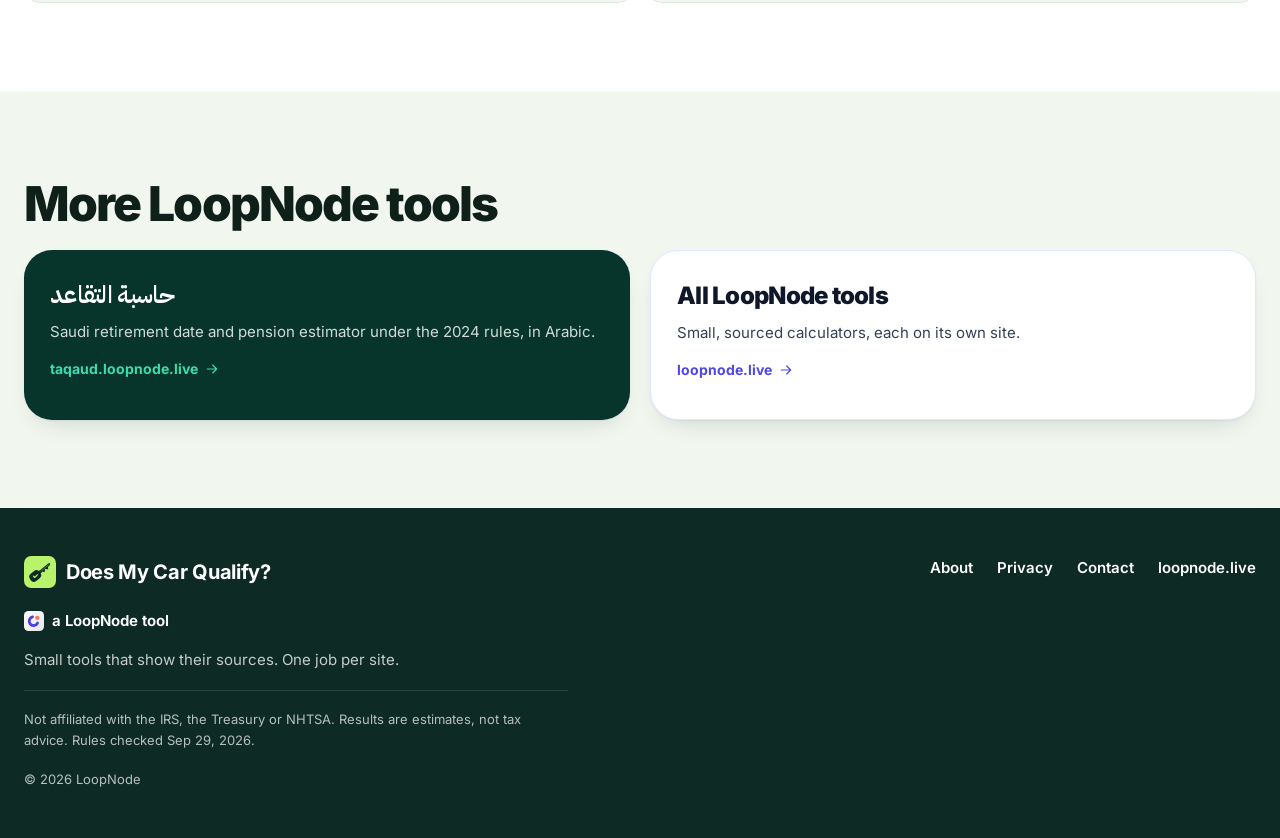
==== commit f380e4ce: "Red-team fixes: refinance + door-label rules, no amount when not eligible, mobile result bar, 404, p" ====
--- a/index.html
+++ b/index.html
@@ -13,6 +13,7 @@
 <meta property="og:url" content="https://car.loopnode.live/">
 <meta property="og:type" content="website">
 <meta property="og:site_name" content="LoopNode">
+<meta property="og:locale" content="en_US">
 <meta property="og:image" content="https://car.loopnode.live/og.png">
 <meta property="og:image:width" content="1200">
 <meta property="og:image:height" content="630">
@@ -26,8 +27,8 @@
 <link rel="apple-touch-icon" href="apple-touch-icon.png">
 <link rel="manifest" href="manifest.webmanifest">
 <link rel="preload" href="fonts/inter-latin-wght.woff2" as="font" type="font/woff2" crossorigin>
-<link rel="stylesheet" href="styles.css">
-<script type="module" src="app.js"></script>
+<link rel="stylesheet" href="styles.css?v=1dbf30a413">
+<script type="module" src="app.js?v=a8286df60e"></script>
 <script type="application/ld+json">
 {"@context":"https://schema.org","@type":"WebApplication","name":"Does My Car Qualify? Car loan interest deduction VIN lookup","url":"https://car.loopnode.live/","applicationCategory":"FinanceApplication","operatingSystem":"Any","isAccessibleForFree":true,"offers":{"@type":"Offer","price":"0","priceCurrency":"USD"},"description":"Checks a VIN against the plant, weight and vehicle-type tests of the qualified passenger vehicle loan interest deduction (26 CFR 1.163-16) and estimates the deduction."}
 </script>
@@ -37,8 +38,8 @@
 {"@type":"Question","name":"My truck's weight rating is exactly 14,000 lb. Does it qualify?","acceptedAnswer":{"@type":"Answer","text":"No. The vehicle must have a gross vehicle weight rating of less than 14,000 pounds. A 14,000 lb truck, such as many heavy-duty pickups, does not qualify."}},
 {"@type":"Question","name":"Do used cars qualify for the car loan interest deduction?","acceptedAnswer":{"@type":"Answer","text":"No. The original use of the vehicle has to start with you, and your loan papers have to treat it as a new vehicle."}},
 {"@type":"Question","name":"Can I take the deduction if I don't itemize?","acceptedAnswer":{"@type":"Answer","text":"Yes. The deduction is allowed whether you itemize or take the standard deduction."}},
-{"@type":"Question","name":"Where do I find how much interest I paid?","acceptedAnswer":{"@type":"Answer","text":"On Form 1098-VLI. Lenders that receive $600 or more of interest must send it by January 31 of the following year. Otherwise use your loan statements."}},
-{"@type":"Question","name":"What happens if I refinance my car loan?","acceptedAnswer":{"@type":"Answer","text":"The new loan still qualifies if it is secured by the same car, but only up to the balance of the old loan on the day you refinanced. Interest on any cash-out part does not count."}},
+{"@type":"Question","name":"Where do I find how much interest I paid?","acceptedAnswer":{"@type":"Answer","text":"On Form 1098-VLI. Lenders that receive $600 or more of interest must send it by January 31 of the following year. Otherwise use your loan statements. For 2025, Notice 2025-57 lets lenders give you the interest total in a statement (online, monthly or annual) instead of the form."}},
+{"@type":"Question","name":"What happens if I refinance my car loan?","acceptedAnswer":{"@type":"Answer","text":"The new loan still qualifies if it is secured by the same car, but only up to the balance of the old loan on the day you refinanced. Interest on any cash-out part does not count. It also only counts if the loan you refinanced qualified itself: taken after December 31, 2024, to buy the car new."}},
 {"@type":"Question","name":"Which tax years does the deduction cover?","acceptedAnswer":{"@type":"Answer","text":"Tax years 2025 through 2028, for loans taken out after December 31, 2024."}},
 {"@type":"Question","name":"Can I use Section 179 and the car loan interest deduction on the same vehicle?","acceptedAnswer":{"@type":"Answer","text":"Not in the same way at the same time. The car loan deduction needs more than 50% personal use; Section 179 on a vehicle needs more than 50% business use."}}
 ]}
@@ -99,9 +100,10 @@
         <div class="widget-head"><h2 class="widget-title">Does my car qualify?</h2><span class="widget-tag">Free · no sign-up</span></div>
         <label for="vin">Your 17-character VIN</label>
         <div class="vin-row">
-          <div class="input-wrap input-vin"><svg class="icon affix-icon" aria-hidden="true"><use href="#i-search"/></svg><input id="vin" name="vin" type="text" inputmode="text" autocomplete="off" autocapitalize="characters" spellcheck="false" maxlength="24" placeholder="e.g. 1GNS6NKD3TR388255" aria-describedby="vin-hint vin-status" required></div>
+          <div class="input-wrap input-vin"><svg class="icon affix-icon" aria-hidden="true"><use href="#i-search"/></svg><input id="vin" name="vin" type="text" inputmode="text" autocomplete="off" autocapitalize="characters" spellcheck="false" maxlength="64" placeholder="e.g. 1GNS6NKD3TR388255" aria-describedby="vin-hint vin-status" required></div>
           <button type="submit" id="vin-go" class="btn btn-primary"><span class="spinner" aria-hidden="true" hidden></span>Check my car</button>
         </div>
+        <noscript><p class="noscript-note">This checker needs JavaScript. The guide below explains every rule if you'd rather check by hand.</p></noscript>
         <p id="vin-hint" class="hint">It's on your loan contract, registration, insurance card, or at the base of the windshield. Only the VIN is sent, to NHTSA's free VIN lookup.</p>
         <p id="vin-status" class="status" role="status" aria-live="polite"></p>
         <div id="vin-actions" class="vin-actions" hidden>
@@ -120,6 +122,7 @@
             <option value="minivan">Minivan</option>
             <option value="van">Van</option>
             <option value="motorcycle">Motorcycle</option>
+            <option value="other">RV, motorhome, bus or other</option>
           </select>
           <p id="manual-type-error" class="field-error" hidden></p>
           <button type="button" id="manual-go" class="btn btn-primary">Use these details</button>
@@ -134,7 +137,7 @@
           </ul>
           <div class="preview-amount-row">
             <div><p class="preview-label">Estimated deduction</p><p id="preview-amount" class="preview-amount">$—</p></div>
-            <a id="preview-next" class="preview-next" href="#questions" hidden>Next: answer 6 questions</a>
+            <a id="preview-next" class="preview-next" href="#questions" hidden>Next: answer 8 questions</a>
           </div>
         </div>
       </form>
@@ -168,8 +171,6 @@
     </div>
   </section>
 
-  <noscript><div class="container"><p class="alert alert-warn noscript">This checker needs JavaScript. The guide below explains every rule if you'd rather check by hand.</p></div></noscript>
-
   <section id="tool" class="container tool band band-mint" aria-labelledby="tool-h" hidden>
     <div class="tool-head">
       <p class="eyebrow">Steps 2 and 3</p>
@@ -189,8 +190,12 @@
         <div class="seg" role="presentation"><label><input type="radio" name="loanAfter2024" value="yes"><span>Yes</span></label><label><input type="radio" name="loanAfter2024" value="no"><span>No</span></label></div></fieldset>
       <fieldset class="q"><legend>Is it a <strong>purchase loan</strong>, not a lease?</legend>
         <div class="seg" role="presentation"><label><input type="radio" name="notLease" value="yes"><span>Yes</span></label><label><input type="radio" name="notLease" value="no"><span>No</span></label></div></fieldset>
-      <fieldset class="q"><legend>Is the lender <strong>not a relative</strong> or a business related to you?</legend>
+      <fieldset class="q"><legend>Is the lender <strong>unrelated to you</strong>, such as a bank, credit union or the dealer's finance company?</legend>
         <div class="seg" role="presentation"><label><input type="radio" name="notRelative" value="yes"><span>Yes</span></label><label><input type="radio" name="notRelative" value="no"><span>No</span></label></div></fieldset>
+      <fieldset class="q"><legend>Did you take out this loan <strong>yourself</strong>, rather than take it over from someone else?</legend>
+        <div class="seg" role="presentation"><label><input type="radio" name="originalBorrower" value="yes"><span>Yes</span></label><label><input type="radio" name="originalBorrower" value="no"><span>No</span></label></div></fieldset>
+      <fieldset class="q"><legend>Are you claiming as an <strong>individual</strong>, not as a company or business partnership?</legend>
+        <div class="seg" role="presentation"><label><input type="radio" name="individual" value="yes"><span>Yes</span></label><label><input type="radio" name="individual" value="no"><span>No</span></label></div></fieldset>
     </form>
 
     <form id="calc" class="card" hidden novalidate>
@@ -199,14 +204,14 @@
         <div class="field"><label for="year">Tax year</label><select id="year"><option>2025</option><option selected>2026</option><option>2027</option><option>2028</option></select></div>
         <div class="field"><label for="interest">Interest paid that year</label><div class="input-wrap"><span class="affix" aria-hidden="true">$</span><input id="interest" type="text" inputmode="decimal" autocomplete="off" aria-describedby="interest-hint"></div><p id="interest-error" class="field-error" hidden></p></div>
       </div>
-      <p id="interest-hint" class="hint">Use box 1 of your Form 1098-VLI. No form yet? Estimate it here:</p>
+      <p id="interest-hint" class="hint">Use box 1 of your Form 1098-VLI (for 2025, your lender may give you a statement of the interest instead). No form yet? Estimate it here:</p>
       <details id="estimator" class="estimator">
         <summary class="plain">Estimate the interest from my loan terms</summary>
         <div class="grid">
           <div class="field"><label for="est-amount">Amount financed</label><div class="input-wrap"><span class="affix" aria-hidden="true">$</span><input id="est-amount" type="text" inputmode="decimal" autocomplete="off"></div><p id="est-amount-error" class="field-error" hidden></p></div>
           <div class="field"><label for="est-apr">APR</label><div class="input-wrap"><input id="est-apr" type="number" inputmode="decimal" min="0" max="40" step="0.01"><span class="affix affix-end" aria-hidden="true">%</span></div></div>
           <div class="field"><label for="est-term">Term</label><div class="input-wrap"><input id="est-term" type="number" inputmode="numeric" min="1" max="120" step="1"><span class="affix affix-end" aria-hidden="true">months</span></div></div>
-          <div class="field"><label for="est-first">First payment (month)</label><input id="est-first" type="month" aria-describedby="est-first-hint"><p id="est-first-hint" class="hint">Format YYYY-MM, e.g. 2026-02.</p></div>
+          <div class="field"><label for="est-first">First payment (month)</label><input id="est-first" type="month" aria-describedby="est-first-hint"><p id="est-first-hint" class="hint">The month of your first payment, e.g. February 2026.</p></div>
         </div>
         <button type="button" id="est-go" class="btn btn-secondary">Use this estimate</button>
         <p id="est-out" class="hint" aria-live="polite"></p>
@@ -218,12 +223,17 @@
       </div>
       <p id="nonq-hint" class="hint">Negative equity from a trade-in, a trailer, non-credit insurance, cash back. Warranties, service plans, GAP, sales tax and title fees <em>do</em> count as part of the car.</p>
       <label class="check"><input id="refi" type="checkbox"> This loan refinanced an earlier car loan</label>
-      <div id="refi-row" class="grid" hidden>
+      <div id="refi-row" class="refi-row" hidden>
+        <fieldset class="q refi-original"><legend>Was the loan you refinanced (the original loan) also taken <strong>after Dec 31, 2024</strong>?</legend>
+          <div class="seg" role="presentation"><label><input type="radio" name="refiOriginal" value="yes"><span>Yes</span></label><label><input type="radio" name="refiOriginal" value="no"><span>No</span></label></div>
+          <p class="hint">A refinance only counts if the loan it replaced qualified too (§1.163-16(d)(4)).</p></fieldset>
+        <div class="grid">
         <div class="field"><label for="refi-old">Old loan balance when refinanced</label><div class="input-wrap"><span class="affix" aria-hidden="true">$</span><input id="refi-old" type="text" inputmode="decimal" autocomplete="off"></div><p id="refi-old-error" class="field-error" hidden></p></div>
         <div class="field"><label for="refi-new">New loan amount</label><div class="input-wrap"><span class="affix" aria-hidden="true">$</span><input id="refi-new" type="text" inputmode="decimal" autocomplete="off"></div><p id="refi-new-error" class="field-error" hidden></p></div>
+        </div>
       </div>
       <div class="grid">
-        <div class="field"><label for="business">Business use of the car</label><div class="input-wrap"><input id="business" type="number" inputmode="numeric" min="0" max="49" step="1" value="0"><span class="affix affix-end" aria-hidden="true">%</span></div><p id="business-error" class="field-error" hidden></p></div>
+        <div class="field"><label for="business">Business use of the car</label><div class="input-wrap"><input id="business" type="text" inputmode="numeric" autocomplete="off" value="0"><span class="affix affix-end" aria-hidden="true">%</span></div><p id="business-error" class="field-error" hidden></p></div>
         <div class="field"><label for="magi">Modified AGI</label><div class="input-wrap"><span class="affix" aria-hidden="true">$</span><input id="magi" type="text" inputmode="decimal" autocomplete="off" aria-describedby="magi-hint"></div><p id="magi-error" class="field-error" hidden></p><p id="magi-hint" class="hint">Your adjusted gross income, plus any foreign earned income or US-territory income you excluded.</p><label class="check"><input id="joint" type="checkbox"> Married filing jointly</label></div>
       </div>
     </form>
@@ -239,9 +249,11 @@
       <div id="verdict" class="verdict reveal" role="status" aria-live="polite" tabindex="-1" hidden></div>
       <div id="vehicle-ask" class="vehicle-ask reveal" hidden>
         <div id="trap" class="alert alert-info" hidden></div>
+        <div id="used-warning" class="alert alert-warn" hidden></div>
         <div id="label-gvwr-row" class="ask" hidden>
           <label for="label-gvwr">GVWR on your door-jamb label (lb)</label>
           <div class="input-wrap"><input id="label-gvwr" type="number" inputmode="numeric" min="0" max="100000" step="1" aria-describedby="label-gvwr-hint"><span class="affix affix-end" aria-hidden="true">lb</span></div>
+          <p id="label-gvwr-error" class="field-error" hidden></p>
           <p id="label-gvwr-hint" class="hint">It's on the sticker in the driver-side door frame, marked "GVWR". Exactly 14,000 lb does not qualify.</p>
         </div>
         <fieldset id="sticker-row" class="ask" hidden>
@@ -249,7 +261,8 @@
           <div class="seg" role="presentation"><label><input type="radio" name="sticker" value="yes"><span>Yes</span></label><label><input type="radio" name="sticker" value="no"><span>No</span></label></div>
         </fieldset>
       </div>
-      <div id="calc-out" class="deduction reveal" role="status" aria-live="polite" hidden></div>
+      <div id="calc-out" class="deduction reveal" hidden></div>
+      <p id="calc-live" class="visually-hidden" role="status" aria-live="polite"></p>
       <details id="vehicle" class="fold vehicle-fold reveal" hidden>
         <summary class="plain"><span class="fold-head"><span id="vehicle-kicker" class="panel-kicker">Vehicle from NHTSA's VIN lookup</span><span id="vehicle-name" class="vehicle-name">Your vehicle</span></span></summary>
         <ul id="checks" class="checks"></ul>
@@ -374,8 +387,8 @@
       <details><summary>My truck's weight rating is exactly 14,000 lb. Does it qualify?</summary><p>No. The vehicle must have a gross vehicle weight rating of less than 14,000 pounds. A 14,000 lb truck, such as many heavy-duty pickups, does not qualify.</p></details>
       <details><summary>Do used cars qualify for the car loan interest deduction?</summary><p>No. The original use of the vehicle has to start with you, and your loan papers have to treat it as a new vehicle.</p></details>
       <details><summary>Can I take the deduction if I don't itemize?</summary><p>Yes. The deduction is allowed whether you itemize or take the standard deduction.</p></details>
-      <details><summary>Where do I find how much interest I paid?</summary><p>On Form 1098-VLI. Lenders that receive $600 or more of interest must send it by January 31 of the following year. Otherwise use your loan statements.</p></details>
-      <details><summary>What happens if I refinance my car loan?</summary><p>The new loan still qualifies if it is secured by the same car, but only up to the balance of the old loan on the day you refinanced. Interest on any cash-out part does not count.</p></details>
+      <details><summary>Where do I find how much interest I paid?</summary><p>On Form 1098-VLI. Lenders that receive $600 or more of interest must send it by January 31 of the following year. Otherwise use your loan statements. For 2025, Notice 2025-57 lets lenders give you the interest total in a statement (online, monthly or annual) instead of the form.</p></details>
+      <details><summary>What happens if I refinance my car loan?</summary><p>The new loan still qualifies if it is secured by the same car, but only up to the balance of the old loan on the day you refinanced. Interest on any cash-out part does not count. It also only counts if the loan you refinanced qualified itself: taken after December 31, 2024, to buy the car new.</p></details>
       <details><summary>Which tax years does the deduction cover?</summary><p>Tax years 2025 through 2028, for loans taken out after December 31, 2024.</p></details>
       <details><summary>Can I use Section 179 and the car loan interest deduction on the same vehicle?</summary><p>Not in the same way at the same time. The car loan deduction needs more than 50% personal use; Section 179 on a vehicle needs more than 50% business use.</p></details>
     </section>
--- a/styles.css
+++ b/styles.css
@@ -175,7 +175,7 @@
   color: var(--accent-hover);
 }
 :focus-visible {
-  outline: 3px solid var(--accent-ring);
+  outline: 3px solid var(--accent);
   outline-offset: 2px;
   border-radius: 6px;
 }
@@ -666,8 +666,8 @@
   color: var(--bad);
 }
 .seg input:focus-visible + span {
-  outline: 3px solid var(--accent-ring);
-  outline-offset: 1px;
+  outline: 3px solid var(--accent);
+  outline-offset: 2px;
 }
 
 /* skeleton */
@@ -1654,8 +1654,15 @@
   border-radius: 14px;
   border-width: 1.5px;
 }
-.noscript {
-  margin: 24px 0;
+/* JS off: the notice sits right under "Check my car" (red team: it used to be ~1,650 px below) */
+.noscript-note {
+  margin: 12px 0 0;
+  padding: 10px 12px;
+  border-radius: 12px;
+  background: var(--warn-bg);
+  border: 1px solid color-mix(in srgb, var(--warn) 35%, transparent);
+  color: var(--text);
+  font-size: 14px;
 }
 
 /* ---- Result panel: one widget-style card, sections split by hairlines (review 3 #2: no stack of 5+ cards) */
@@ -3069,7 +3076,17 @@
   box-shadow: var(--shadow-lg);
 }
 .result-bar:not([hidden]) {
-  animation: toast-in 180ms var(--ease) both;
+  animation: bar-in 180ms var(--ease) both;
+}
+@keyframes bar-in {
+  from {
+    opacity: 0;
+    translate: 0 8px;
+  }
+  to {
+    opacity: 1;
+    translate: 0 0;
+  }
 }
 .bar-text {
   display: grid;
@@ -3461,6 +3478,11 @@
     /* biome-ignore lint/complexity/noImportantStyles: print shows only the summary, whatever the screen layout sets */
     display: block !important;
   }
+  /* before any lookup there is no summary: print the guide instead of a blank page */
+  body:not(.has-summary) .content {
+    /* biome-ignore lint/complexity/noImportantStyles: overrides the print rule above that hides the page for the summary */
+    display: block !important;
+  }
   #summary td,
   #summary th {
     border-bottom: 1px solid #999;
@@ -3470,3 +3492,81 @@
     color: #000;
   }
 }
+
+/* ================= Red-team fixes (2026-09-30) ================= */
+/* empty ad slots stay hidden until real ad code is inside them (an empty "Advertisement" box looks unfinished) */
+.ad-slot:empty {
+  display: none;
+}
+/* "not covered": every answer in, but the vehicle type is one this checker can't settle (bus, motorhome, LSV…) */
+.verdict.not-covered {
+  background: var(--warn-bg);
+  border-color: color-mix(in srgb, var(--warn) 35%, transparent);
+}
+.verdict.not-covered .verdict-head .icon {
+  color: var(--warn);
+}
+/* no amount when the loan doesn't qualify: the reason instead */
+.no-deduction {
+  padding: 16px;
+  border-radius: 16px;
+  background: var(--bad-bg);
+  border: 1px solid color-mix(in srgb, var(--bad) 35%, transparent);
+  font-size: 14px;
+  color: var(--text-2);
+}
+.no-deduction p {
+  margin: 0;
+}
+.no-deduction .nd-head {
+  display: flex;
+  align-items: center;
+  gap: 8px;
+  margin-bottom: 6px;
+  font-size: 17px;
+  font-weight: 800;
+  color: var(--text);
+}
+.no-deduction .nd-head .icon {
+  color: var(--bad);
+  vertical-align: 0;
+}
+.refi-row {
+  display: grid;
+  margin-top: 4px;
+}
+.refi-row .refi-original {
+  border-top: 0;
+}
+.summary-result {
+  font-weight: 700;
+}
+/* the hero car's "Built in the US" tag only stays for a US-built result */
+.hero[data-plant="fail"] .hero-car .tag,
+.hero[data-plant="unknown"] .hero-car .tag {
+  display: none;
+}
+/* 320 px phones: the header fits (it was 359 px wide, "About" cut off) */
+@media (max-width: 399px) {
+  .header-inner {
+    gap: 6px;
+  }
+  .site-header .brand {
+    gap: 7px;
+  }
+  .site-header .brand-icon {
+    width: 26px;
+    height: 26px;
+  }
+  .wordmark {
+    font-size: 14px;
+    letter-spacing: -0.03em;
+  }
+  .site-nav {
+    gap: 0;
+  }
+  .site-nav a {
+    padding: 8px 6px;
+    font-size: 13.5px;
+  }
+}
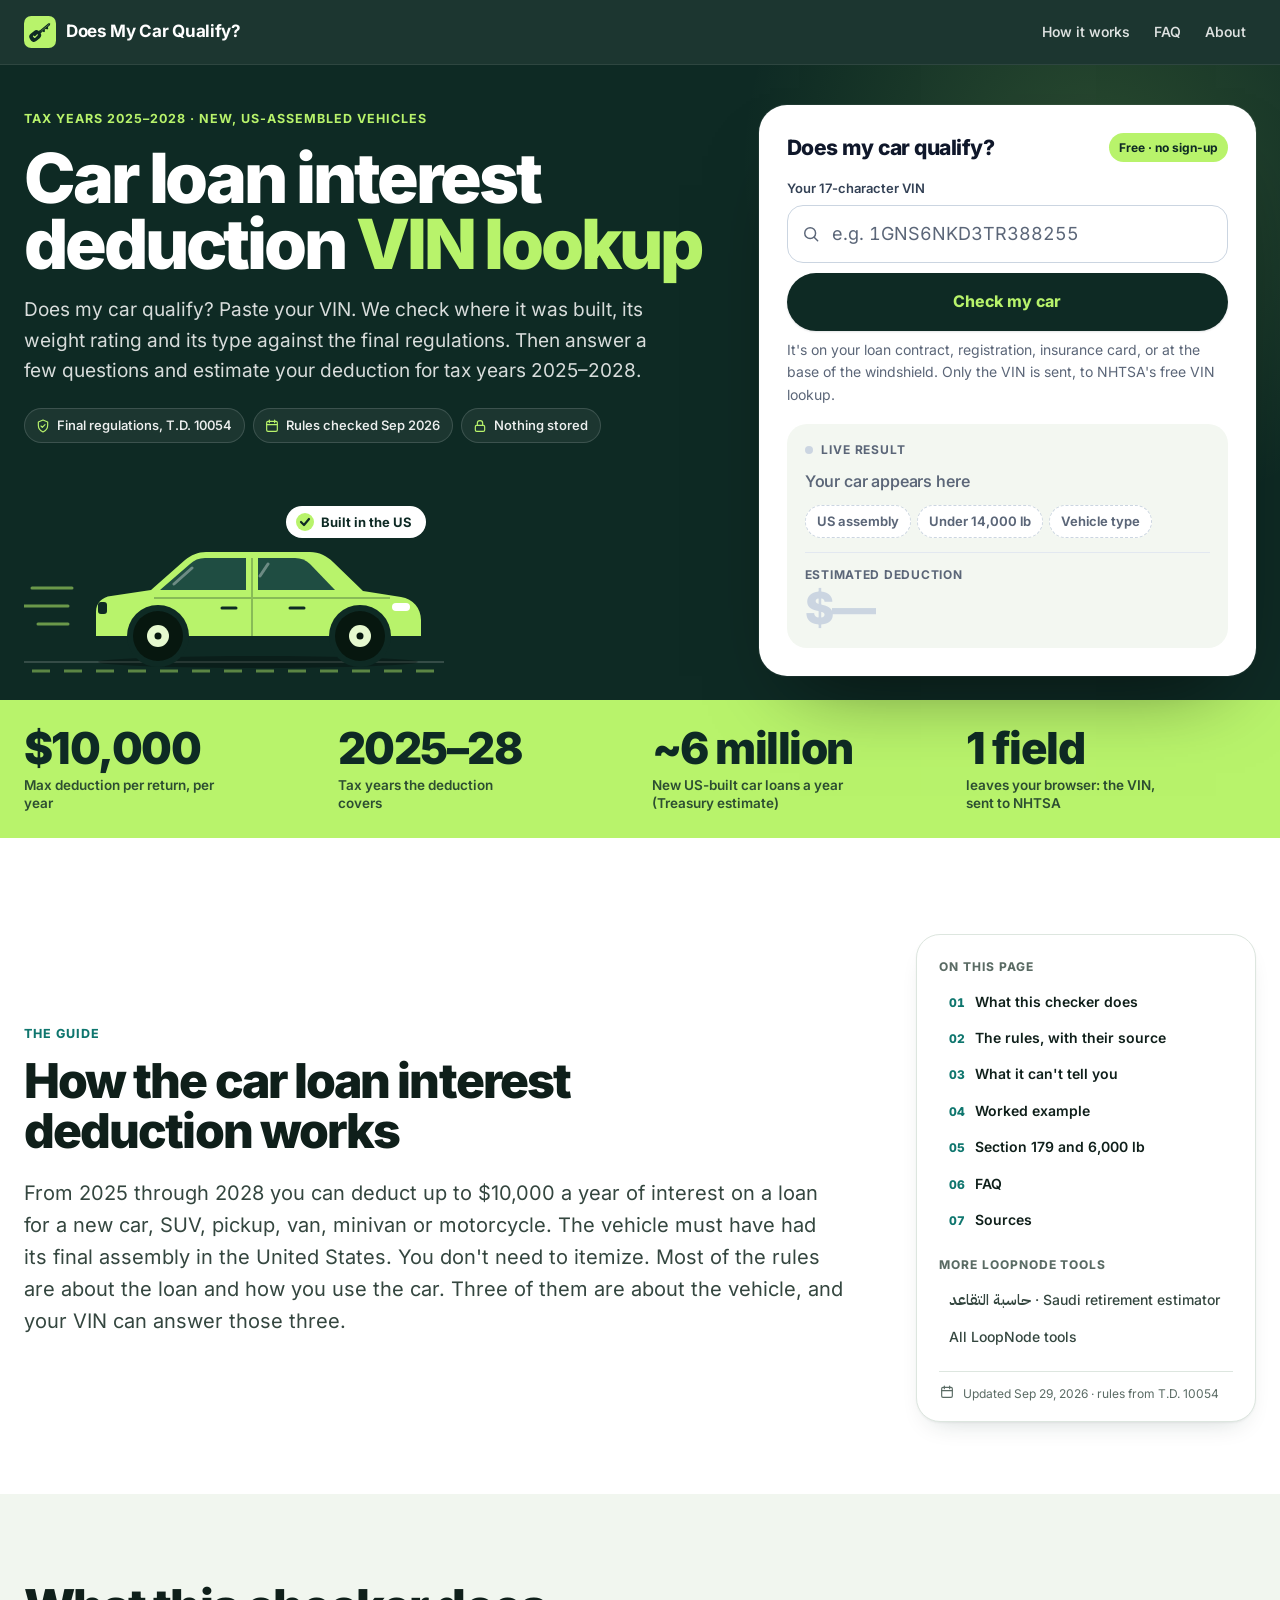
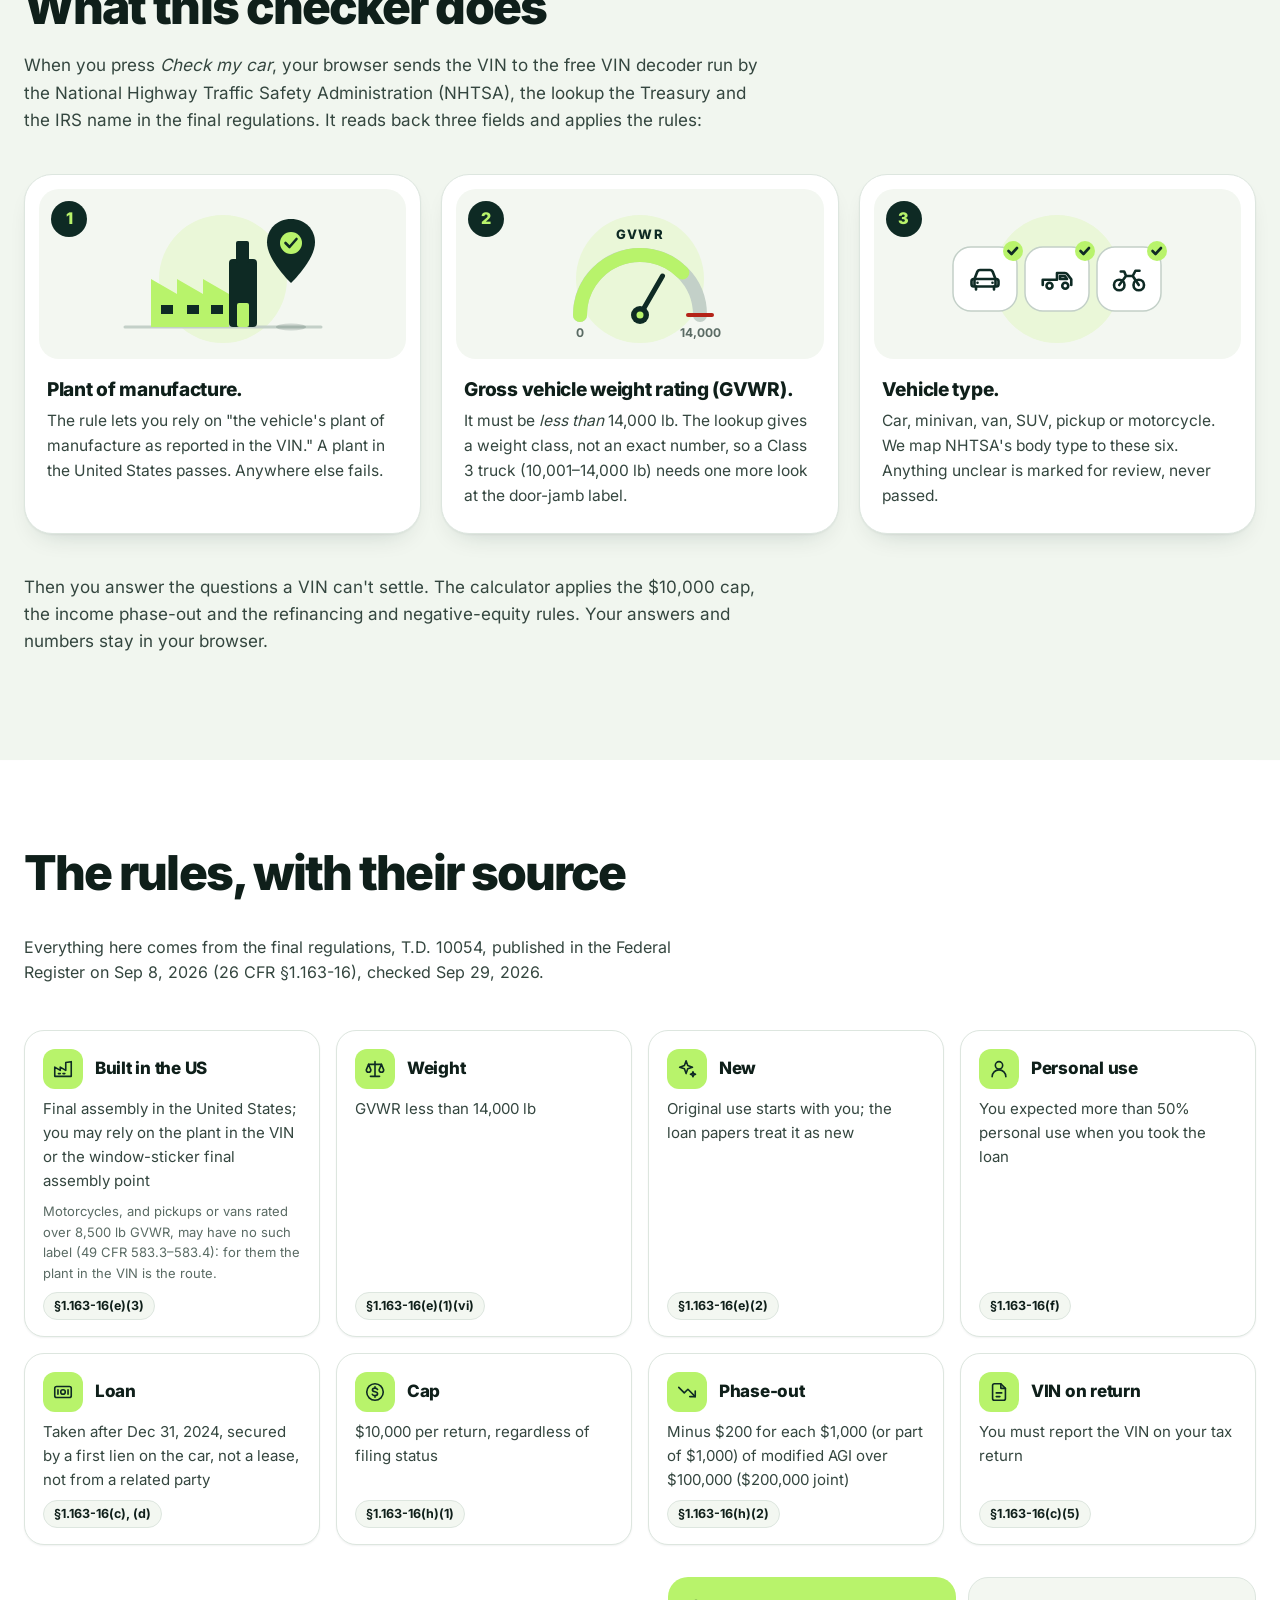
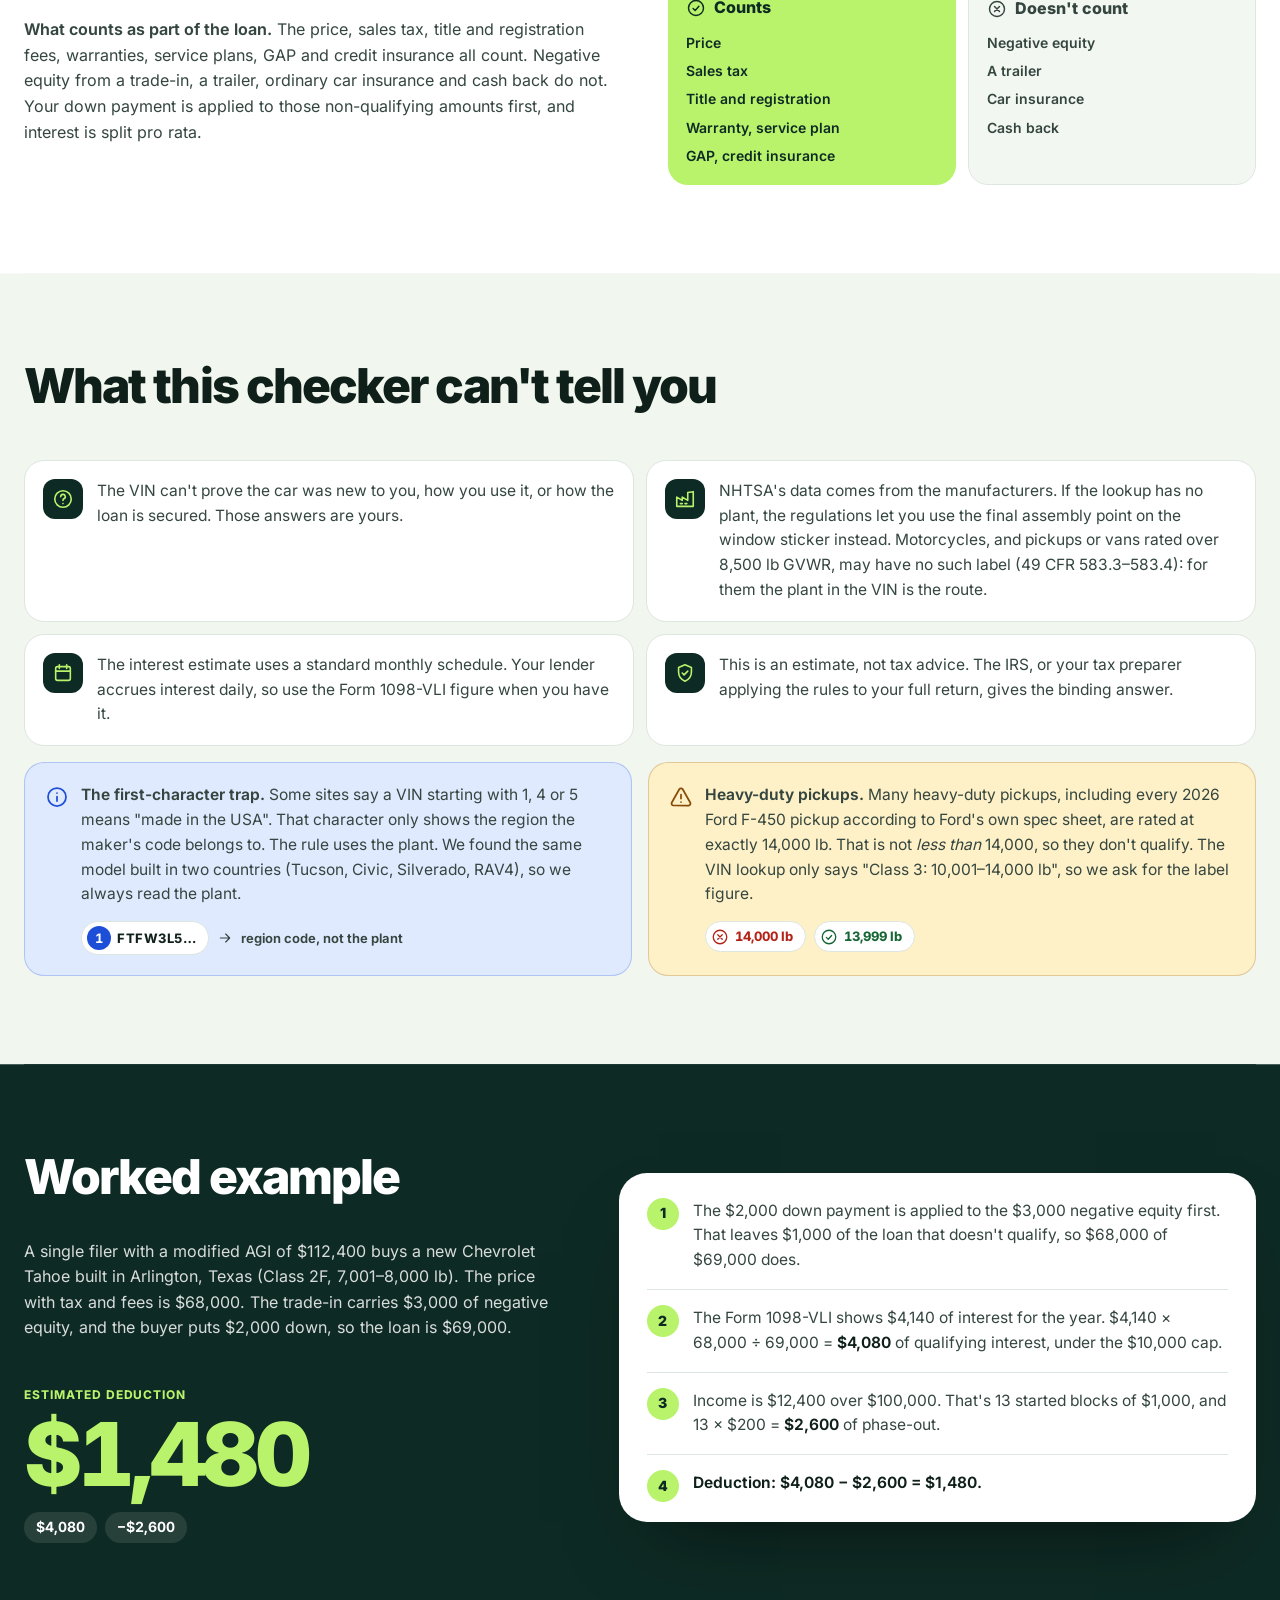
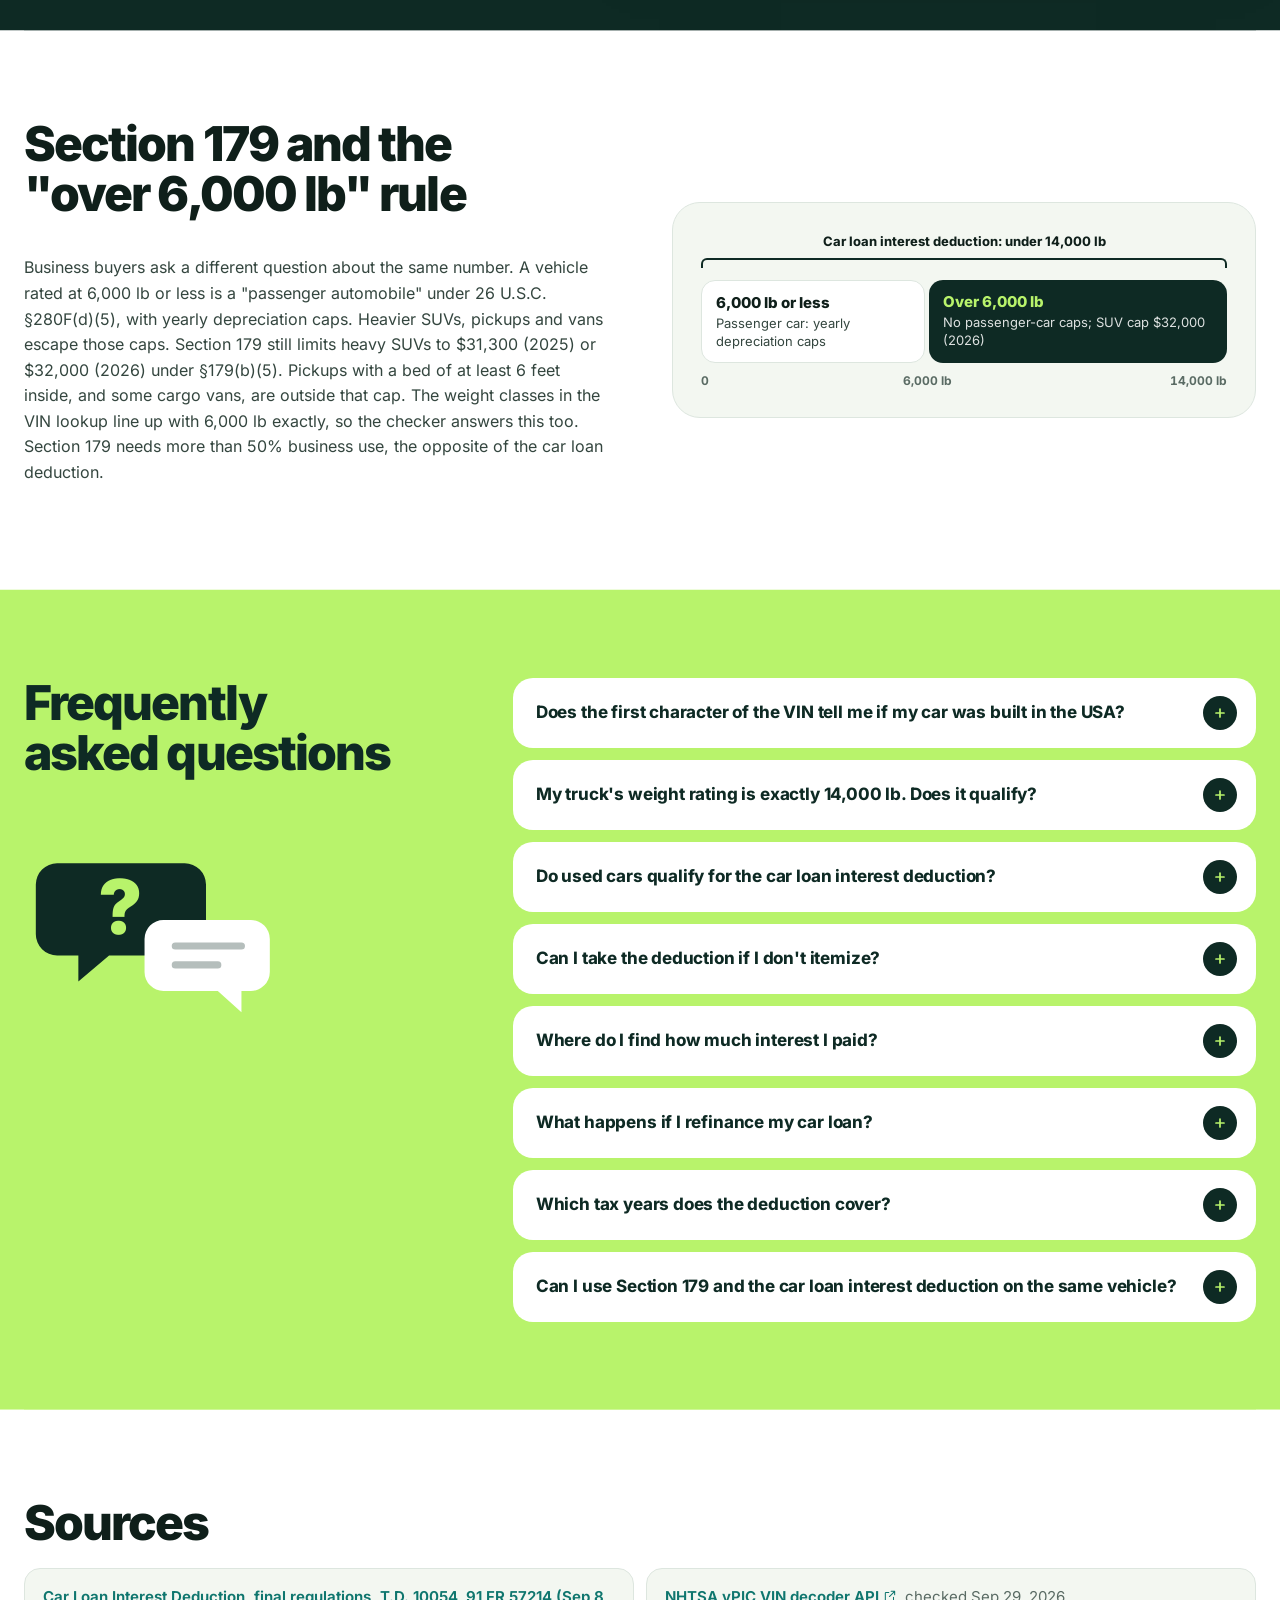
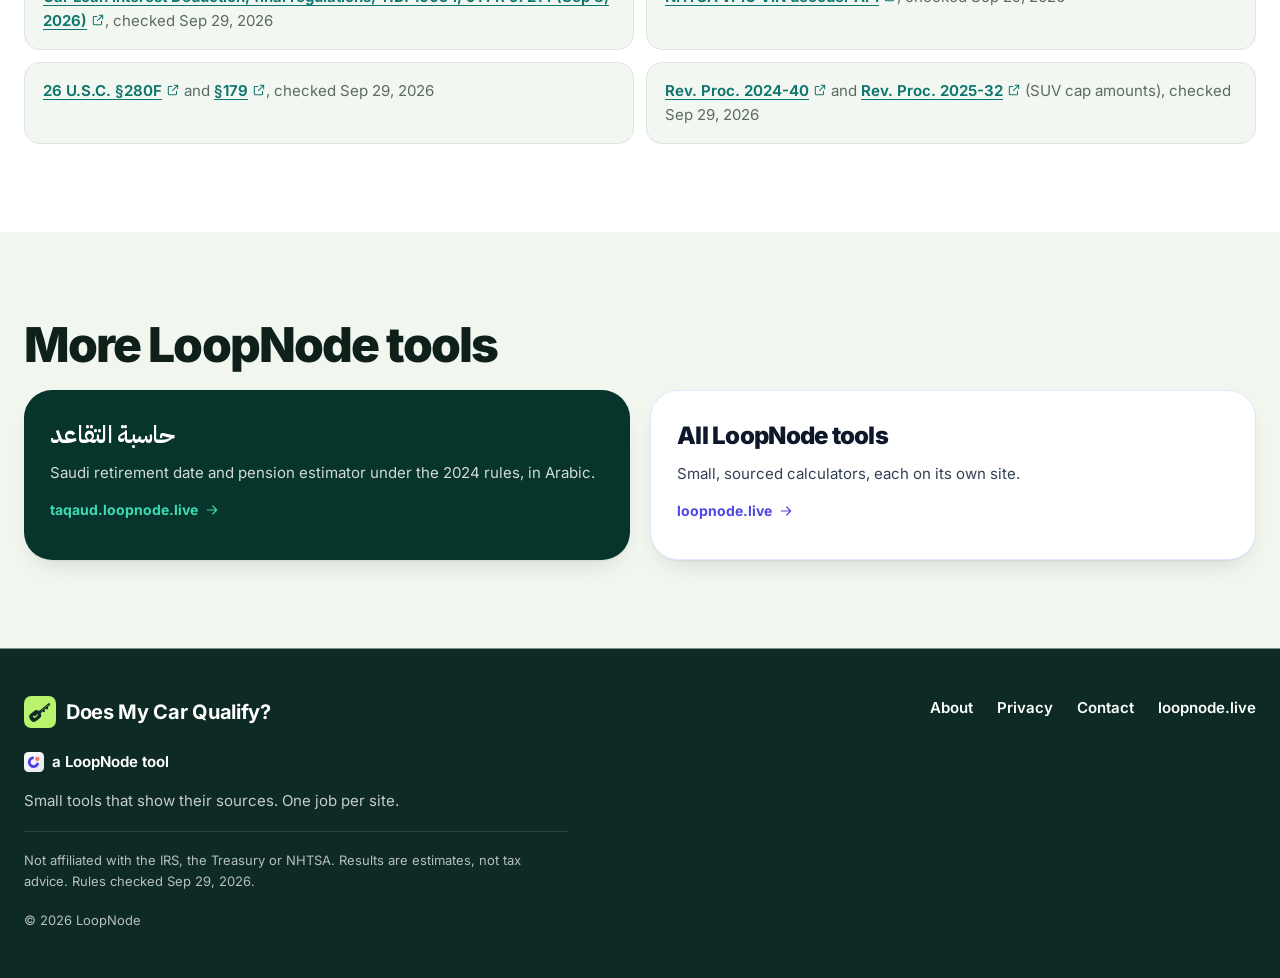
==== commit 56f8b2d2: "Fact-check fixes: model-year note never says 'used'; window-sticker label caveat for motorcycles and" ====
--- a/index.html
+++ b/index.html
@@ -27,8 +27,8 @@
 <link rel="apple-touch-icon" href="apple-touch-icon.png">
 <link rel="manifest" href="manifest.webmanifest">
 <link rel="preload" href="fonts/inter-latin-wght.woff2" as="font" type="font/woff2" crossorigin>
-<link rel="stylesheet" href="styles.css?v=1dbf30a413">
-<script type="module" src="app.js?v=a8286df60e"></script>
+<link rel="stylesheet" href="styles.css?v=4672167ae0">
+<script type="module" src="app.js?v=d18e3df177"></script>
 <script type="application/ld+json">
 {"@context":"https://schema.org","@type":"WebApplication","name":"Does My Car Qualify? Car loan interest deduction VIN lookup","url":"https://car.loopnode.live/","applicationCategory":"FinanceApplication","operatingSystem":"Any","isAccessibleForFree":true,"offers":{"@type":"Offer","price":"0","priceCurrency":"USD"},"description":"Checks a VIN against the plant, weight and vehicle-type tests of the qualified passenger vehicle loan interest deduction (26 CFR 1.163-16) and estimates the deduction."}
 </script>
@@ -112,7 +112,7 @@
         </div>
         <div id="manual" class="manual" hidden>
           <h4>Enter vehicle details manually</h4>
-          <p class="hint">For when the VIN lookup is down or doesn't know your car. Next you'll read the final assembly point on the window sticker and the GVWR on the door-jamb label.</p>
+          <p class="hint">For when the VIN lookup is down or doesn't know your car. Next you'll read the final assembly point on the window sticker and the GVWR on the door-jamb label. Motorcycles, and pickups or vans rated over 8,500 lb GVWR, may have no window-sticker label (49 CFR 583.3–583.4): for them the plant in the VIN is the route, so try the lookup again later.</p>
           <label for="manual-type">Vehicle type</label>
           <select id="manual-type" aria-describedby="manual-type-error">
             <option value="">Choose a type…</option>
@@ -249,7 +249,7 @@
       <div id="verdict" class="verdict reveal" role="status" aria-live="polite" tabindex="-1" hidden></div>
       <div id="vehicle-ask" class="vehicle-ask reveal" hidden>
         <div id="trap" class="alert alert-info" hidden></div>
-        <div id="used-warning" class="alert alert-warn" hidden></div>
+        <div id="model-year-note" class="alert alert-info" hidden></div>
         <div id="label-gvwr-row" class="ask" hidden>
           <label for="label-gvwr">GVWR on your door-jamb label (lb)</label>
           <div class="input-wrap"><input id="label-gvwr" type="number" inputmode="numeric" min="0" max="100000" step="1" aria-describedby="label-gvwr-hint"><span class="affix affix-end" aria-hidden="true">lb</span></div>
@@ -259,6 +259,7 @@
         <fieldset id="sticker-row" class="ask" hidden>
           <legend>Does the window sticker give a final assembly point in the US?</legend>
           <div class="seg" role="presentation"><label><input type="radio" name="sticker" value="yes"><span>Yes</span></label><label><input type="radio" name="sticker" value="no"><span>No</span></label></div>
+          <p class="hint">Motorcycles, and pickups or vans rated over 8,500 lb GVWR, may have no such label (49 CFR 583.3–583.4): for them the plant in the VIN is the route. If yours has no label, leave this unanswered and ask your tax preparer.</p>
         </fieldset>
       </div>
       <div id="calc-out" class="deduction reveal" hidden></div>
@@ -330,7 +331,7 @@
       <h3>The rules, with their source</h3>
       <p>Everything here comes from the final regulations, T.D. 10054, published in the Federal Register on Sep 8, 2026 (26 CFR §1.163-16), checked Sep 29, 2026.</p>
       <dl class="rule-cards">
-        <div class="rule-card"><dt><svg class="icon" aria-hidden="true"><use href="#i-factory"/></svg>Built in the US</dt><dd>Final assembly in the United States; you may rely on the plant in the VIN or the window-sticker final assembly point</dd><dd class="rule-cite">§1.163-16(e)(3)</dd></div>
+        <div class="rule-card"><dt><svg class="icon" aria-hidden="true"><use href="#i-factory"/></svg>Built in the US</dt><dd>Final assembly in the United States; you may rely on the plant in the VIN or the window-sticker final assembly point</dd><dd class="rule-note">Motorcycles, and pickups or vans rated over 8,500 lb GVWR, may have no such label (49 CFR 583.3–583.4): for them the plant in the VIN is the route.</dd><dd class="rule-cite">§1.163-16(e)(3)</dd></div>
         <div class="rule-card"><dt><svg class="icon" aria-hidden="true"><use href="#i-scale"/></svg>Weight</dt><dd>GVWR less than 14,000 lb</dd><dd class="rule-cite">§1.163-16(e)(1)(vi)</dd></div>
         <div class="rule-card"><dt><svg class="icon" aria-hidden="true"><use href="#i-sparkle"/></svg>New</dt><dd>Original use starts with you; the loan papers treat it as new</dd><dd class="rule-cite">§1.163-16(e)(2)</dd></div>
         <div class="rule-card"><dt><svg class="icon" aria-hidden="true"><use href="#i-user"/></svg>Personal use</dt><dd>You expected more than 50% personal use when you took the loan</dd><dd class="rule-cite">§1.163-16(f)</dd></div>
@@ -350,7 +351,7 @@
       <h3>What this checker can't tell you</h3>
       <ul class="limit-cards">
         <li><svg class="icon" aria-hidden="true"><use href="#i-help"/></svg>The VIN can't prove the car was new to you, how you use it, or how the loan is secured. Those answers are yours.</li>
-        <li><svg class="icon" aria-hidden="true"><use href="#i-factory"/></svg>NHTSA's data comes from the manufacturers. If the lookup has no plant, the regulations let you use the final assembly point on the window sticker instead.</li>
+        <li><svg class="icon" aria-hidden="true"><use href="#i-factory"/></svg>NHTSA's data comes from the manufacturers. If the lookup has no plant, the regulations let you use the final assembly point on the window sticker instead. Motorcycles, and pickups or vans rated over 8,500 lb GVWR, may have no such label (49 CFR 583.3–583.4): for them the plant in the VIN is the route.</li>
         <li><svg class="icon" aria-hidden="true"><use href="#i-calendar"/></svg>The interest estimate uses a standard monthly schedule. Your lender accrues interest daily, so use the Form 1098-VLI figure when you have it.</li>
         <li><svg class="icon" aria-hidden="true"><use href="#i-shield"/></svg>This is an estimate, not tax advice. The IRS, or your tax preparer applying the rules to your full return, gives the binding answer.</li>
       </ul>
--- a/styles.css
+++ b/styles.css
@@ -2223,7 +2223,8 @@
 }
 .rule-card {
   display: grid;
-  grid-template-rows: auto 1fr auto;
+  grid-template-rows: auto 1fr;
+  grid-auto-rows: auto;
   gap: 8px;
   align-content: start;
   min-width: 0;
@@ -2255,6 +2256,10 @@
   margin: 0;
   font-size: 15px;
   color: var(--text-2);
+}
+.rule-card .rule-note {
+  font-size: 13px;
+  color: var(--muted);
 }
 .rule-card .rule-cite {
   justify-self: start;
@@ -2933,6 +2938,9 @@
 }
 .info-card .info-icon + p {
   margin-top: 18px;
+}
+.info-card p + p {
+  margin-top: 10px;
 }
 .info-icon {
   display: inline-grid;
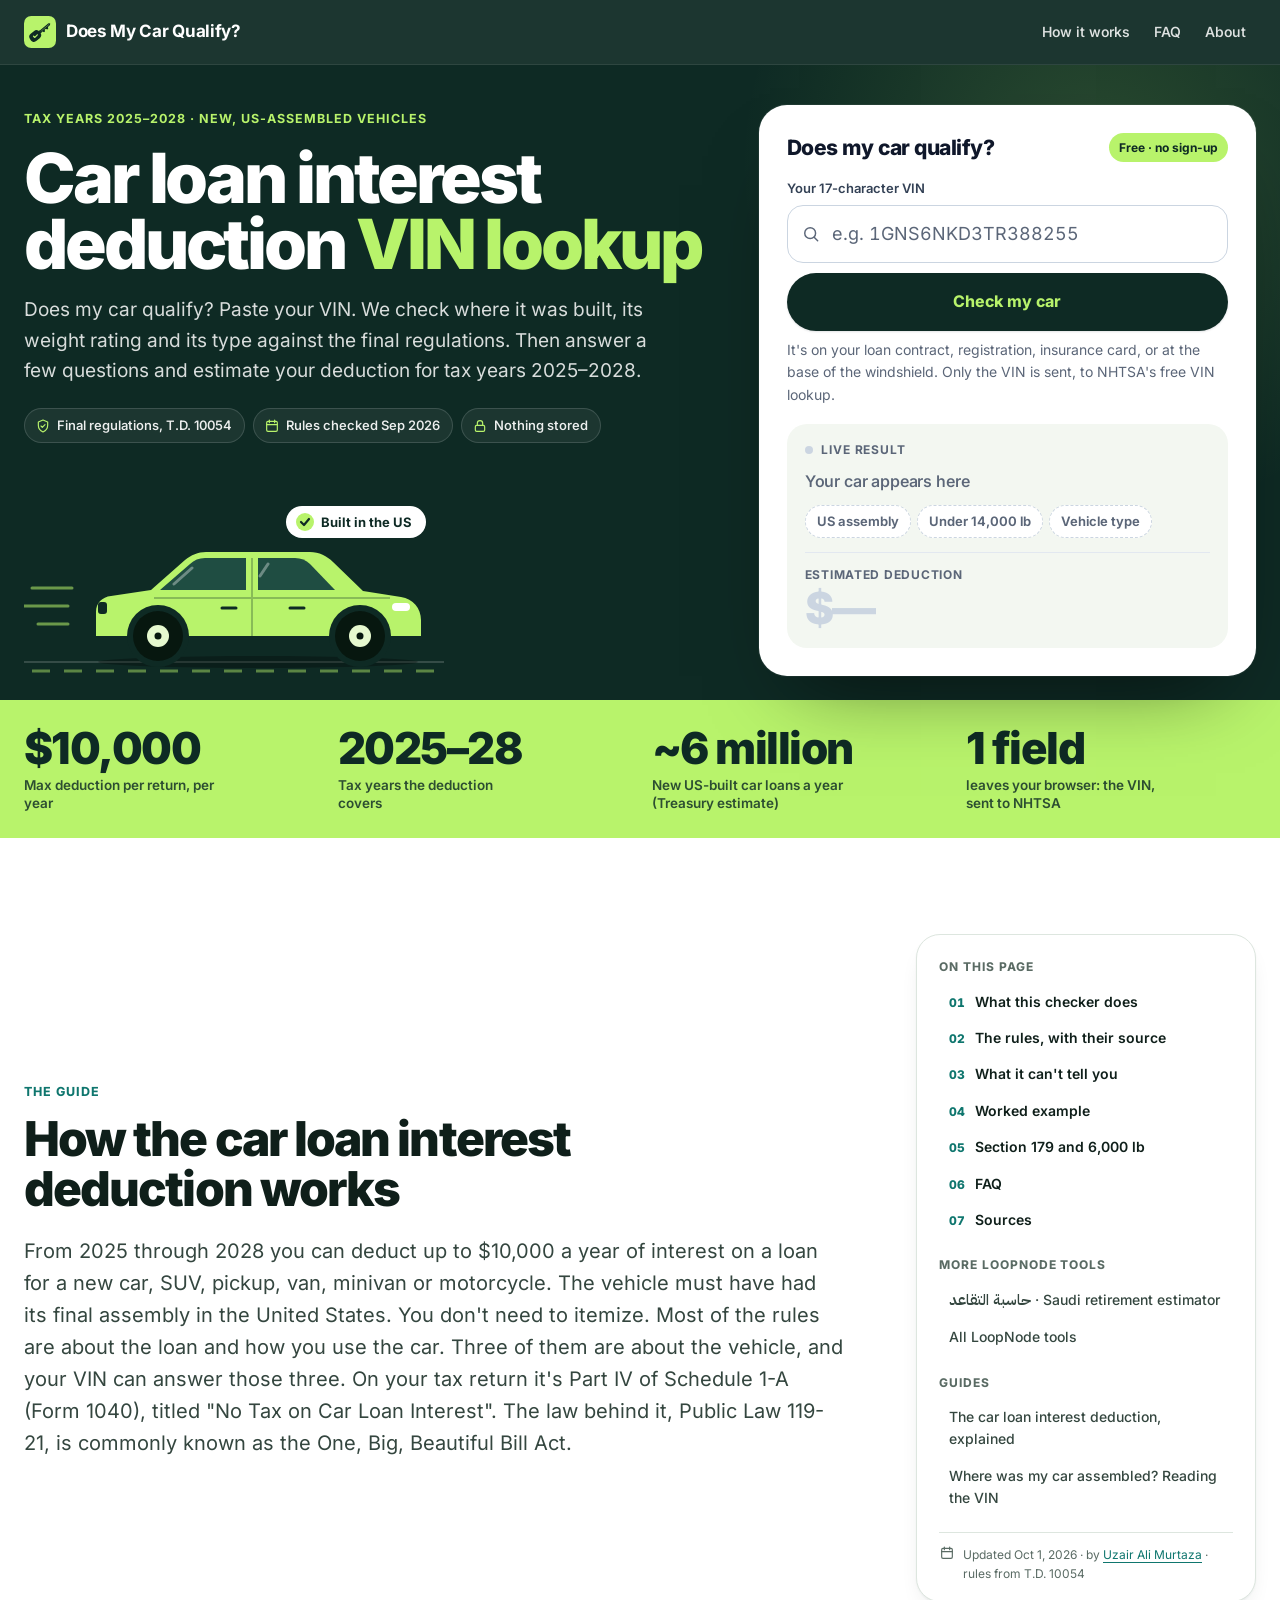
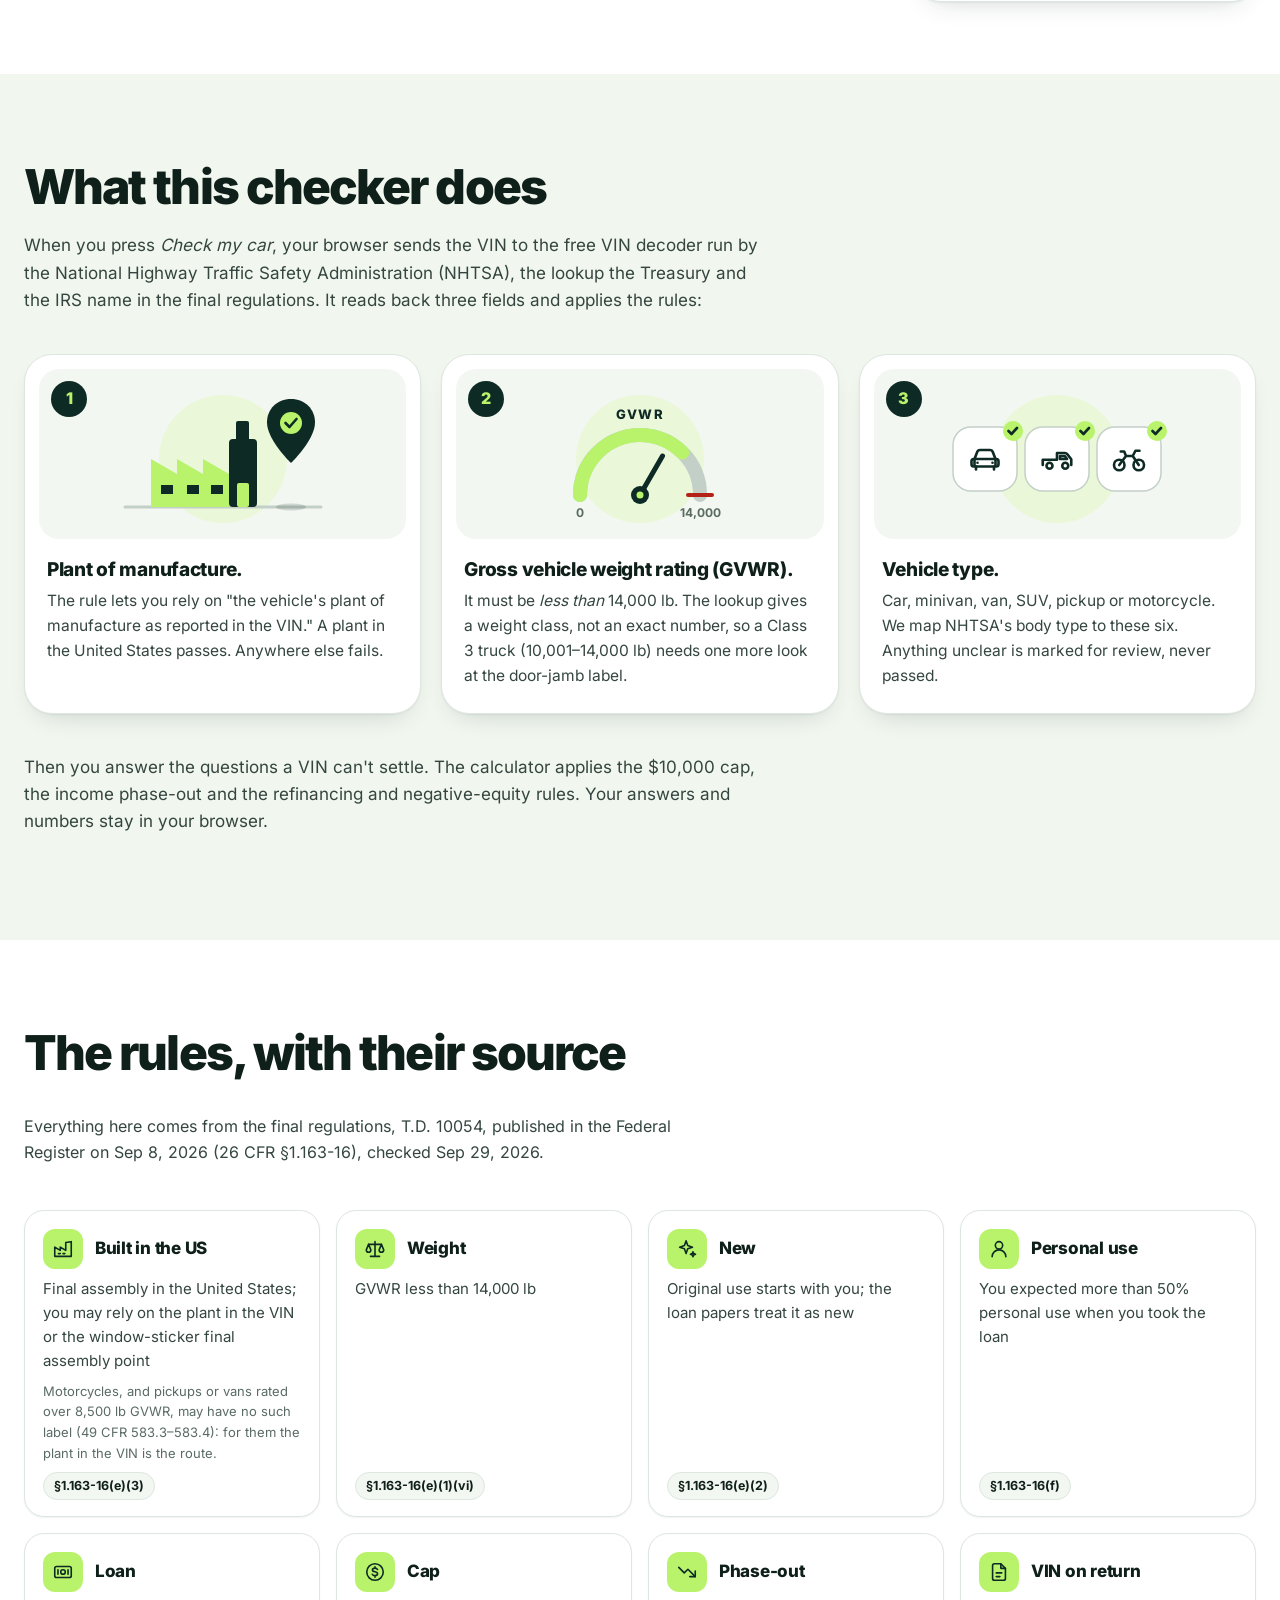
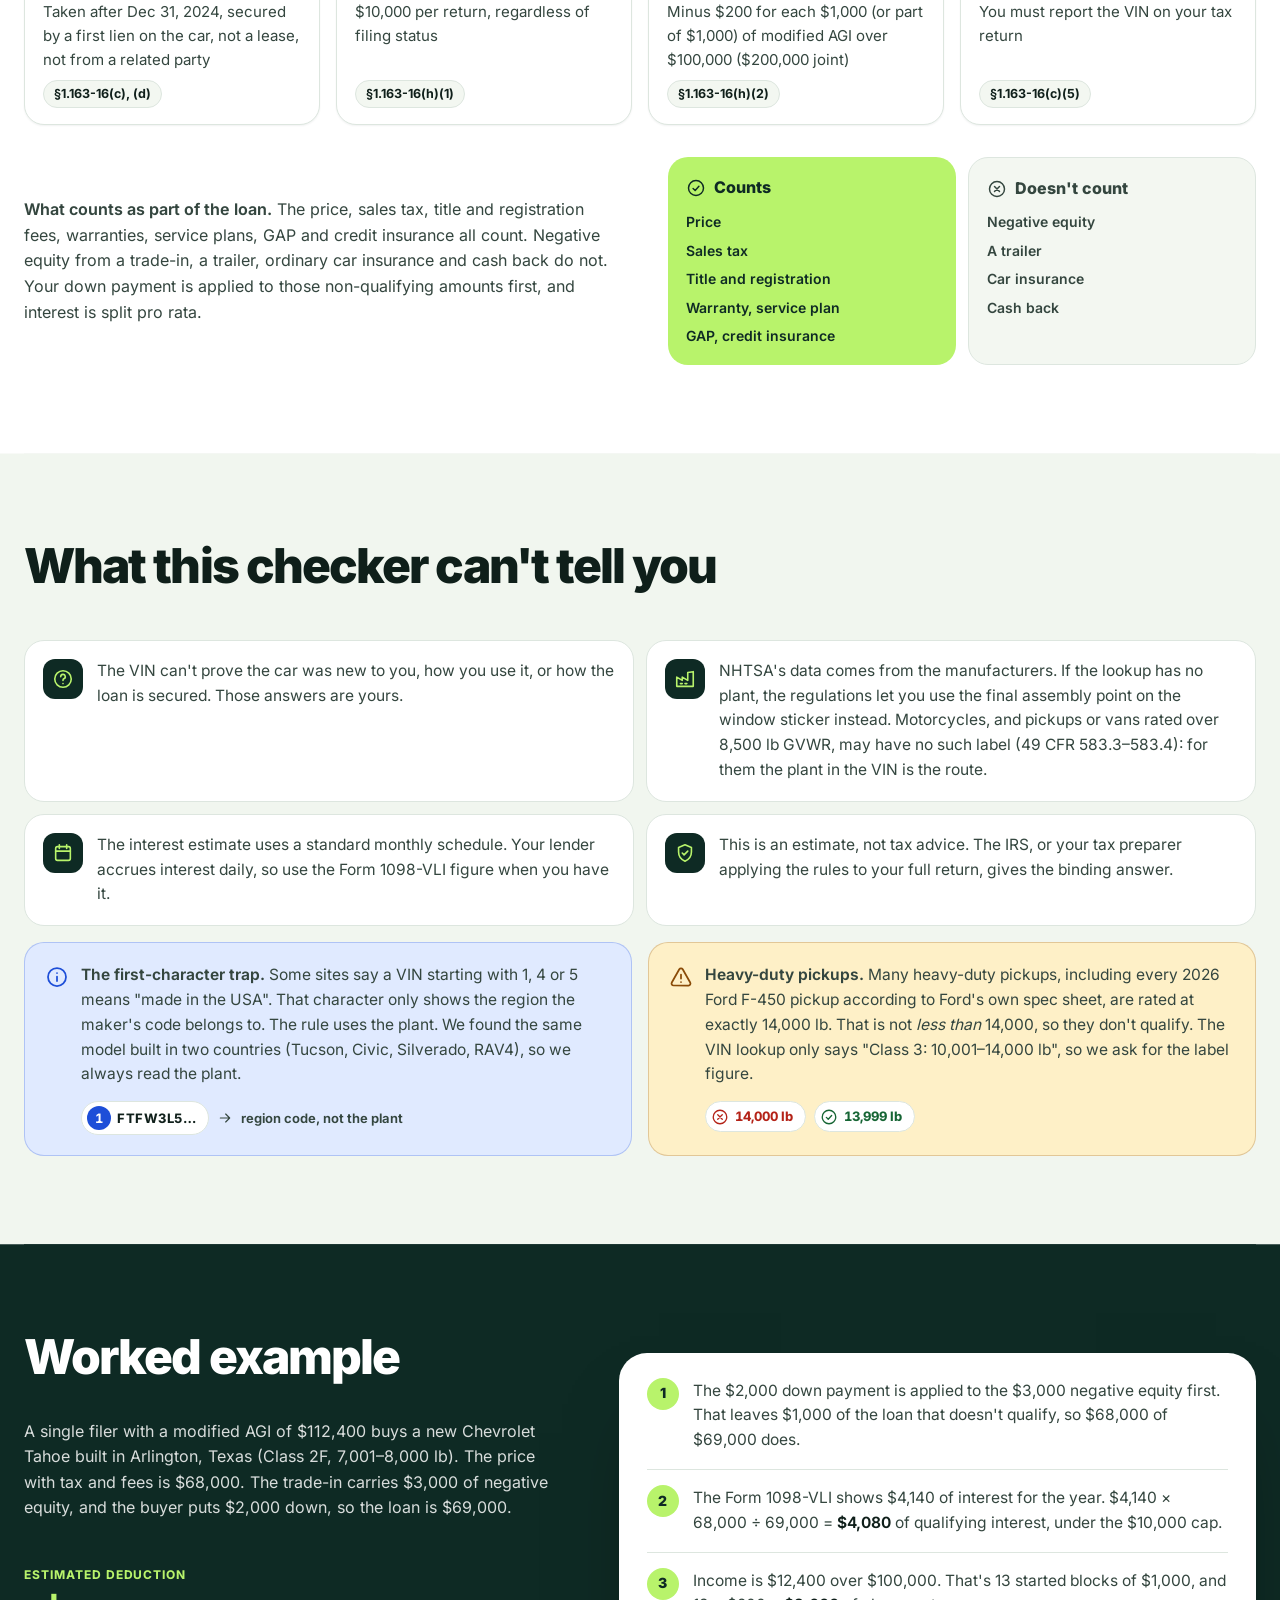
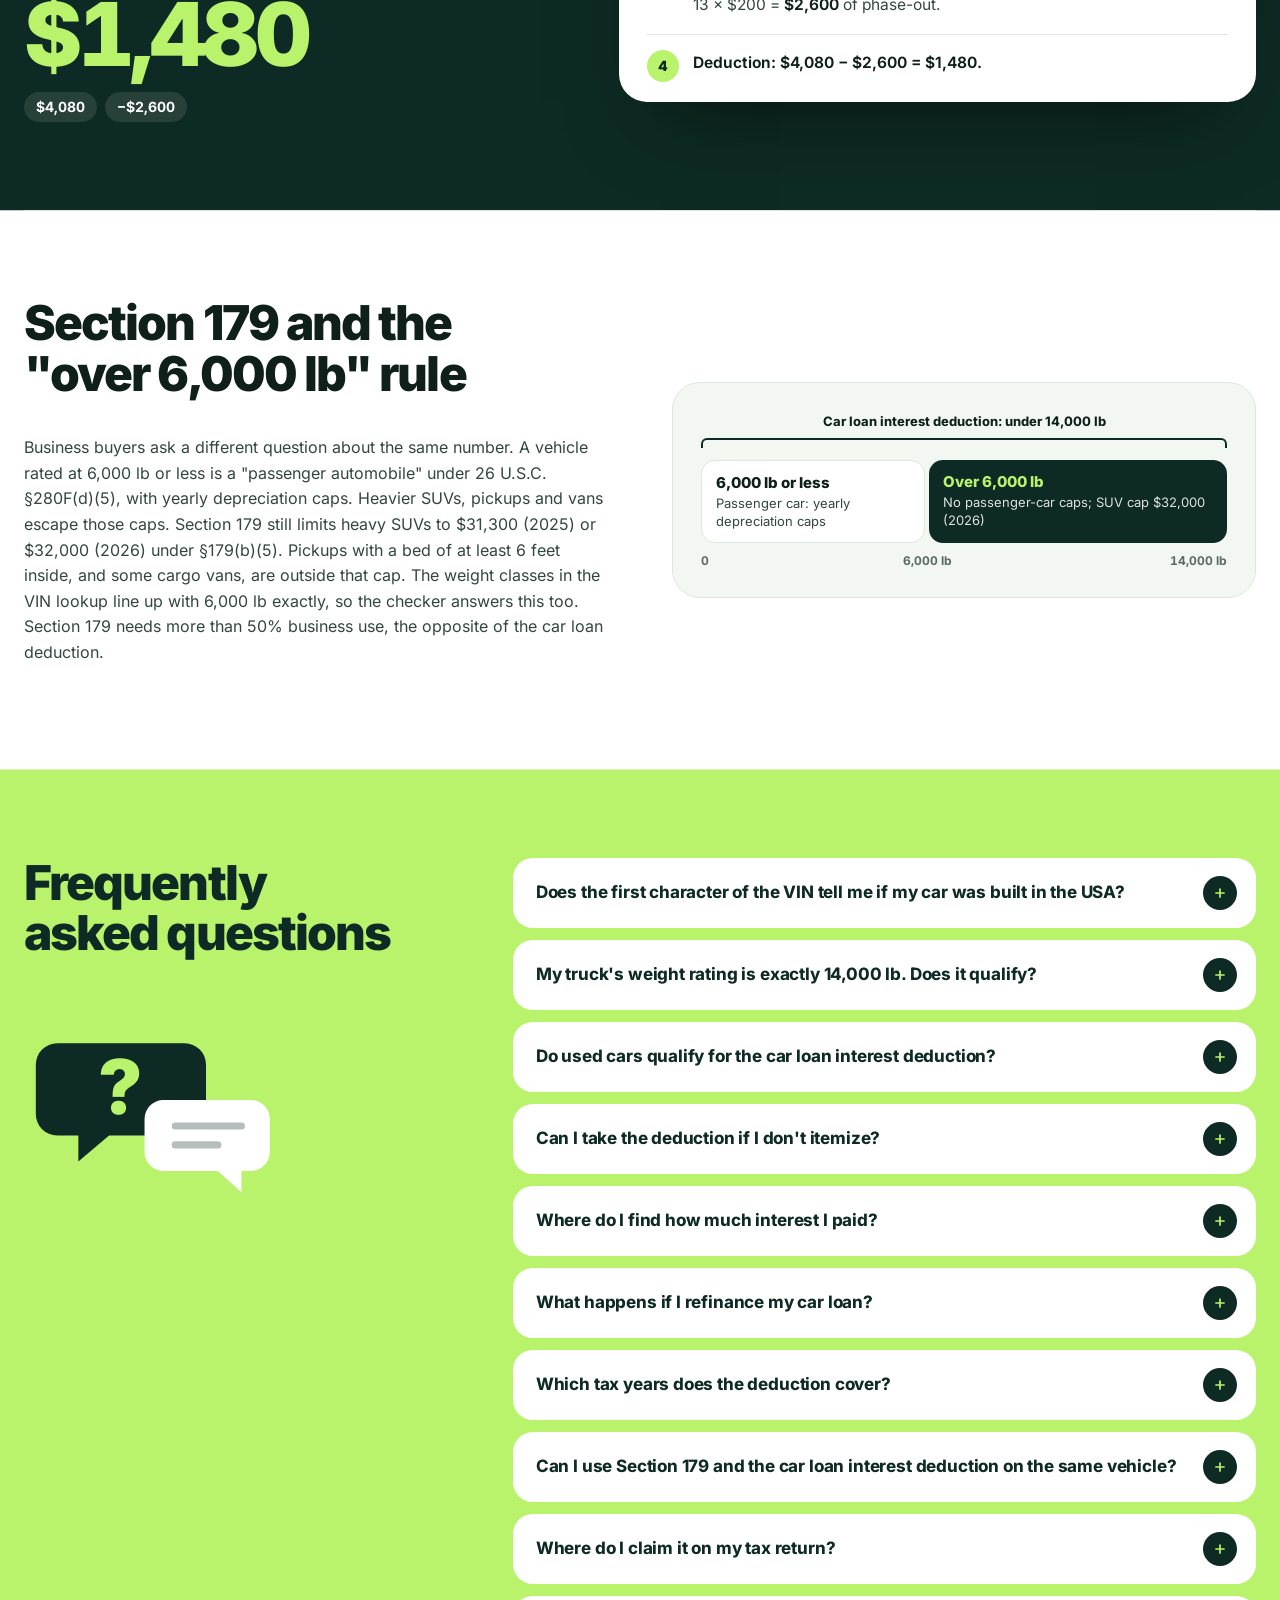
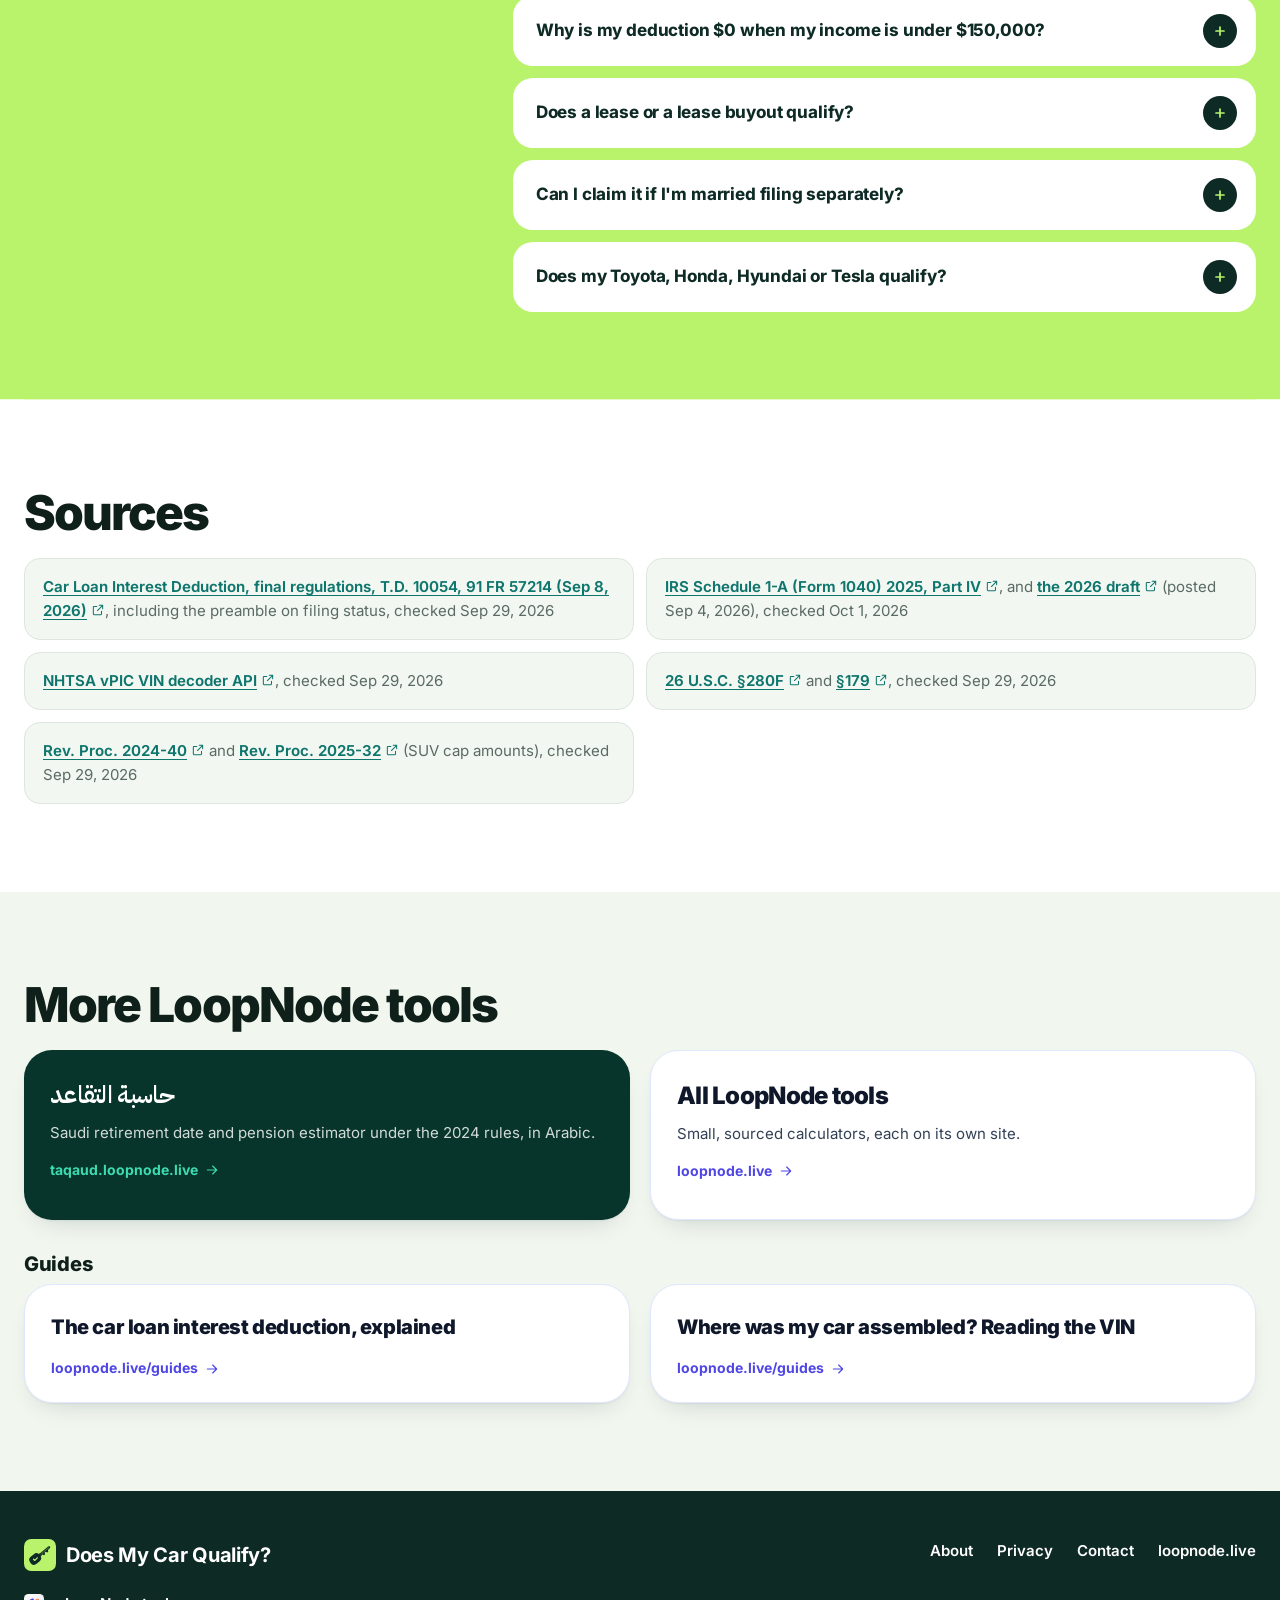
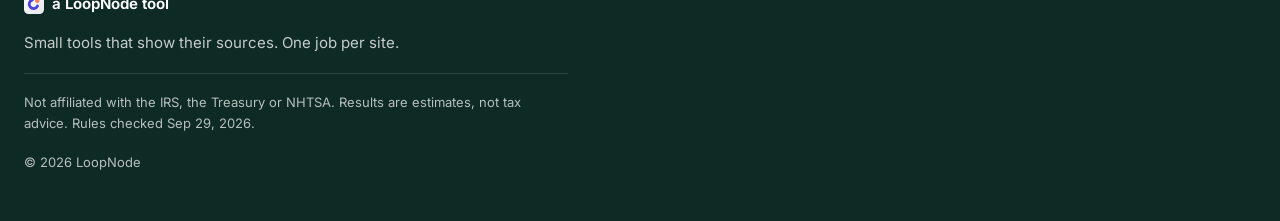
==== commit 660084e0: "SEO pass 1: searched title + meta, 5 sourced FAQs, guide links, one-date rule, per-page sitemap date" ====
--- a/index.html
+++ b/index.html
@@ -5,11 +5,11 @@
 <meta name="viewport" content="width=device-width, initial-scale=1">
 <meta http-equiv="Content-Security-Policy" content="default-src 'self'; connect-src 'self' https://vpic.nhtsa.dot.gov; font-src 'self'; img-src 'self' data:; style-src 'self'; script-src 'self'; base-uri 'none'; form-action 'none'; object-src 'none'">
 <meta name="referrer" content="no-referrer">
-<title>Car Loan Interest Deduction VIN Lookup: Does My Car Qualify?</title>
-<meta name="description" content="Paste your VIN to see if your car passes the US-assembly, weight and type tests for the 2025–2028 car loan interest deduction, then estimate your deduction.">
+<title>Car Loan Interest Deduction VIN Lookup &amp; Calculator: Does My Car Qualify?</title>
+<meta name="description" content="Paste your VIN: we check US assembly, the 14,000 lb weight rule and vehicle type for the car loan interest deduction, then calculate your 2025–2028 deduction.">
 <link rel="canonical" href="https://car.loopnode.live/">
-<meta property="og:title" content="Car Loan Interest Deduction VIN Lookup: Does My Car Qualify?">
-<meta property="og:description" content="Check the VIN part of the car loan interest deduction in one step, then estimate what you can deduct.">
+<meta property="og:title" content="Car Loan Interest Deduction VIN Lookup &amp; Calculator: Does My Car Qualify?">
+<meta property="og:description" content="Check the VIN part of the car loan interest deduction in one step, then calculate what you can deduct for 2025–2028.">
 <meta property="og:url" content="https://car.loopnode.live/">
 <meta property="og:type" content="website">
 <meta property="og:site_name" content="LoopNode">
@@ -27,21 +27,26 @@
 <link rel="apple-touch-icon" href="apple-touch-icon.png">
 <link rel="manifest" href="manifest.webmanifest">
 <link rel="preload" href="fonts/inter-latin-wght.woff2" as="font" type="font/woff2" crossorigin>
-<link rel="stylesheet" href="styles.css?v=4672167ae0">
-<script type="module" src="app.js?v=d18e3df177"></script>
+<link rel="stylesheet" href="styles.css?v=e36f012452">
+<script type="module" src="app.js?v=5646ecb81c"></script>
 <script type="application/ld+json">
-{"@context":"https://schema.org","@type":"WebApplication","name":"Does My Car Qualify? Car loan interest deduction VIN lookup","url":"https://car.loopnode.live/","applicationCategory":"FinanceApplication","operatingSystem":"Any","isAccessibleForFree":true,"offers":{"@type":"Offer","price":"0","priceCurrency":"USD"},"description":"Checks a VIN against the plant, weight and vehicle-type tests of the qualified passenger vehicle loan interest deduction (26 CFR 1.163-16) and estimates the deduction."}
+{"@context":"https://schema.org","@type":"WebApplication","name":"Does My Car Qualify? Car loan interest deduction VIN lookup","url":"https://car.loopnode.live/","applicationCategory":"FinanceApplication","operatingSystem":"Any","isAccessibleForFree":true,"offers":{"@type":"Offer","price":"0","priceCurrency":"USD"},"description":"Checks a VIN against the plant, weight and vehicle-type tests of the qualified passenger vehicle loan interest deduction (26 CFR 1.163-16) and estimates the deduction.","author":{"@type":"Person","name":"Uzair Ali Murtaza","url":"https://car.loopnode.live/about.html"},"publisher":{"@type":"Organization","name":"LoopNode","url":"https://loopnode.live/"},"dateModified":"2026-10-01","featureList":["VIN check against the plant, weight and vehicle-type tests","Car loan interest deduction calculator with the $10,000 cap and income phase-out","Section 179 over-6,000 lb check"]}
 </script>
 <script type="application/ld+json">
 {"@context":"https://schema.org","@type":"FAQPage","mainEntity":[
-{"@type":"Question","name":"Does the first character of the VIN tell me if my car was built in the USA?","acceptedAnswer":{"@type":"Answer","text":"No. The first character shows the region of the maker's code. The deduction uses the plant of manufacture reported in the VIN, which the NHTSA lookup returns separately."}},
+{"@type":"Question","name":"Does the first character of the VIN tell me if my car was built in the USA?","acceptedAnswer":{"@type":"Answer","text":"No. The first character shows the region of the maker's code. The deduction uses the plant of manufacture reported in the VIN, which the NHTSA lookup returns separately. How to read the plant from a VIN."}},
 {"@type":"Question","name":"My truck's weight rating is exactly 14,000 lb. Does it qualify?","acceptedAnswer":{"@type":"Answer","text":"No. The vehicle must have a gross vehicle weight rating of less than 14,000 pounds. A 14,000 lb truck, such as many heavy-duty pickups, does not qualify."}},
 {"@type":"Question","name":"Do used cars qualify for the car loan interest deduction?","acceptedAnswer":{"@type":"Answer","text":"No. The original use of the vehicle has to start with you, and your loan papers have to treat it as a new vehicle."}},
 {"@type":"Question","name":"Can I take the deduction if I don't itemize?","acceptedAnswer":{"@type":"Answer","text":"Yes. The deduction is allowed whether you itemize or take the standard deduction."}},
 {"@type":"Question","name":"Where do I find how much interest I paid?","acceptedAnswer":{"@type":"Answer","text":"On Form 1098-VLI. Lenders that receive $600 or more of interest must send it by January 31 of the following year. Otherwise use your loan statements. For 2025, Notice 2025-57 lets lenders give you the interest total in a statement (online, monthly or annual) instead of the form."}},
 {"@type":"Question","name":"What happens if I refinance my car loan?","acceptedAnswer":{"@type":"Answer","text":"The new loan still qualifies if it is secured by the same car, but only up to the balance of the old loan on the day you refinanced. Interest on any cash-out part does not count. It also only counts if the loan you refinanced qualified itself: taken after December 31, 2024, to buy the car new."}},
 {"@type":"Question","name":"Which tax years does the deduction cover?","acceptedAnswer":{"@type":"Answer","text":"Tax years 2025 through 2028, for loans taken out after December 31, 2024."}},
-{"@type":"Question","name":"Can I use Section 179 and the car loan interest deduction on the same vehicle?","acceptedAnswer":{"@type":"Answer","text":"Not in the same way at the same time. The car loan deduction needs more than 50% personal use; Section 179 on a vehicle needs more than 50% business use."}}
+{"@type":"Question","name":"Can I use Section 179 and the car loan interest deduction on the same vehicle?","acceptedAnswer":{"@type":"Answer","text":"Not in the same way at the same time. The car loan deduction needs more than 50% personal use; Section 179 on a vehicle needs more than 50% business use."}},
+{"@type":"Question","name":"Where do I claim it on my tax return?","acceptedAnswer":{"@type":"Answer","text":"On Schedule 1-A (Form 1040), Part IV, \"No Tax on Car Loan Interest\". On the 2025 form you write the VIN on line 22 and the deduction is line 30. The 2026 draft moves Part IV to lines 28–36 and asks, for each vehicle, whether its final assembly was in the United States."}},
+{"@type":"Question","name":"Why is my deduction $0 when my income is under $150,000?","acceptedAnswer":{"@type":"Answer","text":"The phase-out comes off your deduction, not off the $10,000 cap. At $120,000 of modified AGI it removes 20 × $200 = $4,000, so $2,044 of interest leaves $0. The calculator above shows the same steps."}},
+{"@type":"Question","name":"Does a lease or a lease buyout qualify?","acceptedAnswer":{"@type":"Answer","text":"No. Lease payments aren't loan interest. Buying the car at the end of a lease doesn't count either: the leasing company was its first owner, so the car's original use didn't start with you."}},
+{"@type":"Question","name":"Can I claim it if I'm married filing separately?","acceptedAnswer":{"@type":"Answer","text":"Yes. Filing status doesn't affect who can claim it. The phase-out starts at $100,000 of modified AGI for every filing status except married filing jointly, where it starts at $200,000."}},
+{"@type":"Question","name":"Does my Toyota, Honda, Hyundai or Tesla qualify?","acceptedAnswer":{"@type":"Answer","text":"The brand doesn't decide it; the plant does. We decoded two 2026 RAV4s: one built in Georgetown, Kentucky, which passes, and one built in Woodstock, Ontario, which doesn't. Check your own VIN above."}}
 ]}
 </script>
 </head>
@@ -111,7 +116,7 @@
           <button type="button" id="manual-open" class="btn btn-link">Enter vehicle details manually</button>
         </div>
         <div id="manual" class="manual" hidden>
-          <h4>Enter vehicle details manually</h4>
+          <h3>Enter vehicle details manually</h3>
           <p class="hint">For when the VIN lookup is down or doesn't know your car. Next you'll read the final assembly point on the window sticker and the GVWR on the door-jamb label. Motorcycles, and pickups or vans rated over 8,500 lb GVWR, may have no window-sticker label (49 CFR 583.3–583.4): for them the plant in the VIN is the route, so try the lookup again later.</p>
           <label for="manual-type">Vehicle type</label>
           <select id="manual-type" aria-describedby="manual-type-error">
@@ -275,7 +280,7 @@
       <div id="trust" class="trust" hidden>
         <p class="trust-title"><svg class="icon" aria-hidden="true"><use href="#i-shield"/></svg>How we calculate</p>
         <p>Rules from the final regulations <a href="https://www.federalregister.gov/documents/2026/09/08/2026-18219/car-loan-interest-deduction" rel="noopener">T.D. 10054</a> (26 CFR §1.163-16); vehicle facts from NHTSA's VIN lookup. <a href="#rules">See every rule and its source</a>.</p>
-        <p class="trust-by">Updated Sep 29, 2026 · LoopNode</p>
+        <p class="trust-by">Updated Oct 1, 2026 · by <a href="about.html">Uzair Ali Murtaza</a></p>
       </div>
       <div id="print-row" class="print-row" hidden>
         <button type="button" id="print" class="btn btn-primary"><svg class="icon" aria-hidden="true"><use href="#i-print"/></svg>Print or save as PDF</button>
@@ -290,7 +295,7 @@
       <div class="guide-lead">
         <p class="eyebrow">The guide</p>
         <h2 class="guide-title">How the car loan interest deduction works</h2>
-        <p>From 2025 through 2028 you can deduct up to $10,000 a year of interest on a loan for a new car, SUV, pickup, van, minivan or motorcycle. The vehicle must have had its final assembly in the United States. You don't need to itemize. Most of the rules are about the loan and how you use the car. Three of them are about the vehicle, and your VIN can answer those three.</p>
+        <p>From 2025 through 2028 you can deduct up to $10,000 a year of interest on a loan for a new car, SUV, pickup, van, minivan or motorcycle. The vehicle must have had its final assembly in the United States. You don't need to itemize. Most of the rules are about the loan and how you use the car. Three of them are about the vehicle, and your VIN can answer those three. On your tax return it's Part IV of Schedule 1-A (Form 1040), titled "No Tax on Car Loan Interest". The law behind it, Public Law 119-21, is commonly known as the One, Big, Beautiful Bill Act.</p>
       </div>
       <aside class="rail" aria-label="On this page">
         <div class="rail-inner">
@@ -309,7 +314,12 @@
             <li><a href="https://taqaud.loopnode.live/"><span lang="ar" dir="rtl">حاسبة التقاعد</span> · Saudi retirement estimator</a></li>
             <li><a href="https://loopnode.live/">All LoopNode tools</a></li>
           </ul>
-          <p class="rail-updated"><svg class="icon" aria-hidden="true"><use href="#i-calendar"/></svg>Updated Sep 29, 2026 · rules from T.D. 10054</p>
+          <p class="rail-title">Guides</p>
+          <ul class="rail-tools">
+            <li><a href="https://loopnode.live/guides/car-loan-interest-deduction.html">The car loan interest deduction, explained</a></li>
+            <li><a href="https://loopnode.live/guides/vin-final-assembly.html">Where was my car assembled? Reading the VIN</a></li>
+          </ul>
+          <p class="rail-updated"><svg class="icon" aria-hidden="true"><use href="#i-calendar"/></svg><span>Updated Oct 1, 2026 · by <a href="about.html">Uzair Ali Murtaza</a> · rules from T.D. 10054</span></p>
         </div>
       </aside>
     </div>
@@ -384,7 +394,7 @@
     <section id="faq" class="band band-lime">
       <h3>Frequently asked questions</h3>
       <figure class="visual faq-art" aria-hidden="true"><svg class="illo" viewBox="0 0 220 150" focusable="false" aria-hidden="true"><path class="il-bubble" d="M28 18h108a18 18 0 0 1 18 18v42a18 18 0 0 1-18 18H72l-26 22V96H28a18 18 0 0 1-18-18V36a18 18 0 0 1 18-18Z"/><text class="il-q" x="82" y="78" text-anchor="middle">?</text><path class="il-bubble2" d="M118 66h74a16 16 0 0 1 16 16v28a16 16 0 0 1-16 16h-8v18l-20-18h-46a16 16 0 0 1-16-16V82a16 16 0 0 1 16-16Z"/><path class="il-lines" d="M128 88h56M128 104h36"/></svg></figure>
-      <details><summary>Does the first character of the VIN tell me if my car was built in the USA?</summary><p>No. The first character shows the region of the maker's code. The deduction uses the plant of manufacture reported in the VIN, which the NHTSA lookup returns separately.</p></details>
+      <details><summary>Does the first character of the VIN tell me if my car was built in the USA?</summary><p>No. The first character shows the region of the maker's code. The deduction uses the plant of manufacture reported in the VIN, which the NHTSA lookup returns separately. <a href="https://loopnode.live/guides/vin-final-assembly.html">How to read the plant from a VIN</a>.</p></details>
       <details><summary>My truck's weight rating is exactly 14,000 lb. Does it qualify?</summary><p>No. The vehicle must have a gross vehicle weight rating of less than 14,000 pounds. A 14,000 lb truck, such as many heavy-duty pickups, does not qualify.</p></details>
       <details><summary>Do used cars qualify for the car loan interest deduction?</summary><p>No. The original use of the vehicle has to start with you, and your loan papers have to treat it as a new vehicle.</p></details>
       <details><summary>Can I take the deduction if I don't itemize?</summary><p>Yes. The deduction is allowed whether you itemize or take the standard deduction.</p></details>
@@ -392,12 +402,18 @@
       <details><summary>What happens if I refinance my car loan?</summary><p>The new loan still qualifies if it is secured by the same car, but only up to the balance of the old loan on the day you refinanced. Interest on any cash-out part does not count. It also only counts if the loan you refinanced qualified itself: taken after December 31, 2024, to buy the car new.</p></details>
       <details><summary>Which tax years does the deduction cover?</summary><p>Tax years 2025 through 2028, for loans taken out after December 31, 2024.</p></details>
       <details><summary>Can I use Section 179 and the car loan interest deduction on the same vehicle?</summary><p>Not in the same way at the same time. The car loan deduction needs more than 50% personal use; Section 179 on a vehicle needs more than 50% business use.</p></details>
+      <details><summary>Where do I claim it on my tax return?</summary><p>On Schedule 1-A (Form 1040), Part IV, "No Tax on Car Loan Interest". On the 2025 form you write the VIN on line 22 and the deduction is line 30. The 2026 draft moves Part IV to lines 28–36 and asks, for each vehicle, whether its final assembly was in the United States.</p></details>
+      <details><summary>Why is my deduction $0 when my income is under $150,000?</summary><p>The <a href="https://loopnode.live/guides/car-loan-interest-deduction.html#phaseout">phase-out</a> comes off your deduction, not off the $10,000 cap. At $120,000 of modified AGI it removes 20 × $200 = $4,000, so $2,044 of interest leaves $0. The calculator above shows the same steps.</p></details>
+      <details><summary>Does a lease or a lease buyout qualify?</summary><p>No. Lease payments aren't loan interest. Buying the car at the end of a lease doesn't count either: the leasing company was its first owner, so the car's original use didn't start with you.</p></details>
+      <details><summary>Can I claim it if I'm married filing separately?</summary><p>Yes. Filing status doesn't affect who can claim it. The phase-out starts at $100,000 of modified AGI for every filing status except married filing jointly, where it starts at $200,000.</p></details>
+      <details><summary>Does my Toyota, Honda, Hyundai or Tesla qualify?</summary><p>The brand doesn't decide it; the plant does. We decoded two 2026 RAV4s: one built in Georgetown, Kentucky, which passes, and one built in Woodstock, Ontario, which doesn't. Check your own VIN above.</p></details>
     </section>
 
     <section id="sources" class="band">
       <h3>Sources</h3>
       <ul class="sources">
-        <li><a href="https://www.federalregister.gov/documents/2026/09/08/2026-18219/car-loan-interest-deduction" rel="noopener">Car Loan Interest Deduction, final regulations, T.D. 10054, 91 FR 57214 (Sep 8, 2026)<svg class="icon" aria-hidden="true"><use href="#i-external"/></svg></a>, checked Sep 29, 2026</li>
+        <li><a href="https://www.federalregister.gov/documents/2026/09/08/2026-18219/car-loan-interest-deduction" rel="noopener">Car Loan Interest Deduction, final regulations, T.D. 10054, 91 FR 57214 (Sep 8, 2026)<svg class="icon" aria-hidden="true"><use href="#i-external"/></svg></a>, including the preamble on filing status, checked Sep 29, 2026</li>
+        <li><a href="https://www.irs.gov/pub/irs-pdf/f1040s1a.pdf" rel="noopener">IRS Schedule 1-A (Form 1040) 2025, Part IV<svg class="icon" aria-hidden="true"><use href="#i-external"/></svg></a>, and <a href="https://www.irs.gov/pub/irs-dft/f1040s1a--dft.pdf" rel="noopener">the 2026 draft<svg class="icon" aria-hidden="true"><use href="#i-external"/></svg></a> (posted Sep 4, 2026), checked Oct 1, 2026</li>
         <li><a href="https://vpic.nhtsa.dot.gov/api/" rel="noopener">NHTSA vPIC VIN decoder API<svg class="icon" aria-hidden="true"><use href="#i-external"/></svg></a>, checked Sep 29, 2026</li>
         <li><a href="https://www.law.cornell.edu/uscode/text/26/280F" rel="noopener">26 U.S.C. §280F<svg class="icon" aria-hidden="true"><use href="#i-external"/></svg></a> and <a href="https://www.law.cornell.edu/uscode/text/26/179" rel="noopener">§179<svg class="icon" aria-hidden="true"><use href="#i-external"/></svg></a>, checked Sep 29, 2026</li>
         <li><a href="https://www.irs.gov/pub/irs-drop/rp-24-40.pdf" rel="noopener">Rev. Proc. 2024-40<svg class="icon" aria-hidden="true"><use href="#i-external"/></svg></a> and <a href="https://www.irs.gov/pub/irs-drop/rp-25-32.pdf" rel="noopener">Rev. Proc. 2025-32<svg class="icon" aria-hidden="true"><use href="#i-external"/></svg></a> (SUV cap amounts), checked Sep 29, 2026</li>
@@ -410,6 +426,11 @@
       <div class="related-grid">
         <a class="tool-card tc-taqaud" href="https://taqaud.loopnode.live/"><span class="tool-name" lang="ar" dir="rtl">حاسبة التقاعد</span><span class="tool-desc">Saudi retirement date and pension estimator under the 2024 rules, in Arabic.</span><span class="tool-go">taqaud.loopnode.live<svg class="icon" aria-hidden="true"><use href="#i-arrow"/></svg></span></a>
         <a class="tool-card tc-hub" href="https://loopnode.live/"><span class="tool-name">All LoopNode tools</span><span class="tool-desc">Small, sourced calculators, each on its own site.</span><span class="tool-go">loopnode.live<svg class="icon" aria-hidden="true"><use href="#i-arrow"/></svg></span></a>
+      </div>
+      <h3 class="related-sub">Guides</h3>
+      <div class="related-grid">
+        <a class="tool-card tc-hub tc-guide" href="https://loopnode.live/guides/car-loan-interest-deduction.html"><span class="tool-name">The car loan interest deduction, explained</span><span class="tool-go">loopnode.live/guides<svg class="icon" aria-hidden="true"><use href="#i-arrow"/></svg></span></a>
+        <a class="tool-card tc-hub tc-guide" href="https://loopnode.live/guides/vin-final-assembly.html"><span class="tool-name">Where was my car assembled? Reading the VIN</span><span class="tool-go">loopnode.live/guides<svg class="icon" aria-hidden="true"><use href="#i-arrow"/></svg></span></a>
       </div>
     </section>
 
--- a/styles.css
+++ b/styles.css
@@ -1,3580 +1 @@
-/* LoopNode · car loan check — DESIGN.md ⭐ v2 (deep teal + lime), 2026-09-30. One file, no framework. */
-
-/* ---------- Fonts: Inter (variable, Latin subset, OFL — fonts/OFL.txt) + a metric-matched fallback (no CLS on swap) */
-@font-face {
-  font-family: "Inter";
-  font-style: normal;
-  font-weight: 100 900;
-  font-display: swap;
-  src: url("fonts/inter-latin-wght.woff2") format("woff2");
-  unicode-range:
-    U+0000-00FF, U+0131, U+0152-0153, U+02BB-02BC, U+02C6, U+02DA, U+02DC, U+0304, U+0308, U+0329, U+2000-206F,
-    U+20AC, U+2122, U+2191, U+2193, U+2212, U+2215, U+FEFF, U+FFFD;
-}
-/* IBM Plex Sans Arabic 600 (OFL — fonts/OFL-IBM-Plex-Sans-Arabic.txt), the taqaud/hub subset: only for the Arabic tool name.
-   Loaded only when Arabic text renders (unicode-range), below the fold, so it can't shift the first screen. */
-@font-face {
-  font-family: "IBM Plex Sans Arabic";
-  font-style: normal;
-  font-weight: 600;
-  font-display: swap;
-  src: url("fonts/plex-arabic-600.woff2") format("woff2");
-  unicode-range: U+0600-06FF, U+200C-200F;
-}
-@font-face {
-  font-family: "Inter Fallback";
-  src: local("Arial"), local("Helvetica Neue"), local("Helvetica");
-  size-adjust: 107.06%;
-  ascent-override: 90.44%;
-  descent-override: 22.52%;
-  line-gap-override: 0%;
-}
-
-/* ---------- Tokens (v2: deep teal + lime; dark mode is its own teal palette, the hero widget's) */
-:root {
-  --font: "Inter", "Inter Fallback", system-ui, -apple-system, "Segoe UI", Roboto, Arial, sans-serif;
-
-  --brand: #0e2a24;
-  --brand-deep: #0a201b;
-  --brand-raise: #143a31;
-  --lime: #b8f36b;
-  --lime-ink: #0e2a24;
-
-  --bg: #ffffff;
-  --band: #f1f6ef;
-  --surface: #ffffff;
-  --surface-2: #f3f7f1;
-  --surface-3: #e3ebe0;
-  --text: #0f1f1a;
-  --text-2: #34463f;
-  --muted: #5a6b64;
-  --line: #dde6df;
-  --line-strong: #c3d0c8;
-
-  --accent: #0f766e;
-  --accent-hover: #115e59;
-  --accent-soft: #e3f1ec;
-  --accent-ring: rgba(15, 118, 110, 0.35);
-  --seg-fill: var(--brand);
-  --seg-text: var(--lime);
-  --on-accent: #ffffff;
-  --figure: var(--brand);
-  --tile-bg: var(--brand);
-  --tile-ink: var(--lime);
-
-  --ok: #166534;
-  --ok-bg: #dcfce7;
-  --bad: #b42318;
-  --bad-bg: #fee4e2;
-  --warn: #8a4b08;
-  --warn-bg: #fef0c7;
-  --info: #1d4ed8;
-  --info-bg: #e0eaff;
-
-  --il-ink: #0e2a24;
-  --il-glow: #eaf7d8;
-  --il-line: #c3d0c8;
-
-  --shadow-sm: 0 1px 2px rgba(14, 42, 36, 0.06);
-  --shadow: 0 1px 2px rgba(14, 42, 36, 0.05), 0 12px 28px -16px rgba(14, 42, 36, 0.24);
-  --shadow-lg: 0 2px 4px rgba(14, 42, 36, 0.04), 0 32px 64px -32px rgba(14, 42, 36, 0.36);
-
-  /* page container (header, hero, every section, footer): 1280px like taqaud + the hub (orchestrator, 2026-09-30; was
-     1,120 px of content). Body text keeps its own 68ch limit. */
-  --container: 1280px;
-  --r-input: 12px;
-  --r-card: 20px;
-  --r-widget: 28px;
-  --gutter: 24px;
-  --ease: cubic-bezier(0.2, 0.7, 0.2, 1);
-  --t: 180ms;
-  --header-h: 64px;
-  color-scheme: light dark;
-}
-@media (prefers-color-scheme: dark) {
-  :root {
-    --bg: #081512;
-    --band: #0d1f1a;
-    --surface: #10241f;
-    --surface-2: #0b1b17;
-    --surface-3: #1a3830;
-    --text: #eaf3ee;
-    --text-2: #c4d6cc;
-    --muted: #97ada3;
-    --line: #1f3a33;
-    --line-strong: #37594e;
-
-    --accent: #b8f36b;
-    --accent-hover: #d2fa9d;
-    --accent-soft: rgba(184, 243, 107, 0.12);
-    --accent-ring: rgba(184, 243, 107, 0.5);
-    --seg-fill: var(--lime);
-    --seg-text: var(--lime-ink);
-    --on-accent: #0e2a24;
-    --figure: var(--lime);
-    --tile-bg: var(--lime);
-    --tile-ink: var(--lime-ink);
-
-    --ok: #86efac;
-    --ok-bg: rgba(134, 239, 172, 0.12);
-    --bad: #fda29b;
-    --bad-bg: rgba(253, 162, 155, 0.12);
-    --warn: #fcd27b;
-    --warn-bg: rgba(252, 210, 123, 0.12);
-    --info: #a4bcfd;
-    --info-bg: rgba(164, 188, 253, 0.12);
-
-    --il-ink: #e3f0e9;
-    --il-glow: rgba(184, 243, 107, 0.07);
-    --il-line: #37594e;
-
-    --shadow-sm: 0 1px 2px rgba(0, 0, 0, 0.4);
-    --shadow: 0 1px 2px rgba(0, 0, 0, 0.35), 0 12px 32px -16px rgba(0, 0, 0, 0.7);
-    --shadow-lg: 0 2px 4px rgba(0, 0, 0, 0.3), 0 28px 56px -28px rgba(0, 0, 0, 0.85);
-  }
-}
-
-/* ---------- Base */
-*,
-*::before,
-*::after {
-  box-sizing: border-box;
-}
-html {
-  -webkit-text-size-adjust: 100%;
-  scroll-padding-top: calc(var(--header-h) + 16px);
-}
-body {
-  margin: 0;
-  background: var(--bg);
-  color: var(--text);
-  font-family: var(--font);
-  font-size: 16px;
-  line-height: 1.6;
-  -webkit-font-smoothing: antialiased;
-}
-table {
-  border-collapse: collapse;
-  width: 100%;
-  font-size: 15px;
-}
-th,
-td {
-  text-align: left;
-  vertical-align: top;
-  padding: 10px 12px;
-  border-bottom: 1px solid var(--line);
-}
-a {
-  color: var(--accent);
-  text-underline-offset: 3px;
-  text-decoration-thickness: 1px;
-  transition: color var(--t) var(--ease);
-}
-a:hover {
-  color: var(--accent-hover);
-}
-:focus-visible {
-  outline: 3px solid var(--accent);
-  outline-offset: 2px;
-  border-radius: 6px;
-}
-h1,
-h2,
-h3,
-h4 {
-  color: var(--text);
-  letter-spacing: -0.015em;
-  line-height: 1.2;
-  text-wrap: balance;
-}
-h1 {
-  font-size: 32px;
-  font-weight: 750;
-  letter-spacing: -0.03em;
-  margin: 12px 0 14px;
-}
-h2 {
-  font-size: 24px;
-  font-weight: 700;
-  margin: 48px 0 12px;
-}
-h3 {
-  font-size: 20px;
-  font-weight: 650;
-  margin: 32px 0 8px;
-}
-h4 {
-  font-size: 16px;
-  font-weight: 650;
-  margin: 0 0 4px;
-}
-p,
-li {
-  max-width: 68ch;
-}
-strong {
-  font-weight: 650;
-}
-.icon {
-  width: 20px;
-  height: 20px;
-  flex: none;
-  fill: none;
-  stroke: currentColor;
-  stroke-width: 1.75;
-  stroke-linecap: round;
-  stroke-linejoin: round;
-  vertical-align: -4px;
-}
-.sprite {
-  position: absolute;
-  width: 0;
-  height: 0;
-  overflow: hidden;
-}
-.skip {
-  position: absolute;
-  left: -999px;
-}
-.skip:focus {
-  left: 16px;
-  top: 8px;
-  z-index: 50;
-  background: var(--surface);
-  padding: 8px 12px;
-  border-radius: 8px;
-  box-shadow: var(--shadow);
-}
-.visually-hidden {
-  position: absolute;
-  width: 1px;
-  height: 1px;
-  overflow: hidden;
-  clip-path: inset(50%);
-  white-space: nowrap;
-}
-.container {
-  width: 100%;
-  max-width: var(--container);
-  margin: 0 auto;
-  padding: 0 16px;
-}
-
-/* ---------- Header */
-.site-header {
-  position: sticky;
-  top: 0;
-  z-index: 20;
-  background: color-mix(in srgb, var(--bg) 82%, transparent);
-  backdrop-filter: saturate(160%) blur(12px);
-  -webkit-backdrop-filter: saturate(160%) blur(12px);
-  border-bottom: 1px solid var(--line);
-}
-.header-inner {
-  height: var(--header-h);
-  display: flex;
-  align-items: center;
-  justify-content: space-between;
-  gap: 16px;
-}
-.brand {
-  display: inline-flex;
-  align-items: center;
-  gap: 10px;
-  color: var(--text);
-  text-decoration: none;
-  font-weight: 700;
-  letter-spacing: -0.02em;
-}
-.brand:hover {
-  color: var(--text);
-}
-/* Icons v3 (owner, 2026-09-30): the car key with a check, on lime — car.svg inline, in its own colours (never recoloured) */
-.brand-icon {
-  width: 32px;
-  height: 32px;
-  flex: none;
-}
-.wordmark {
-  font-size: 17px;
-  white-space: nowrap;
-}
-.site-nav {
-  display: flex;
-  gap: 4px;
-}
-.nav-optional {
-  display: none;
-}
-.site-nav a {
-  color: var(--text-2);
-  text-decoration: none;
-  font-size: 14px;
-  font-weight: 550;
-  padding: 8px 10px;
-  border-radius: 8px;
-  transition:
-    background var(--t) var(--ease),
-    color var(--t) var(--ease);
-}
-.site-nav a:hover {
-  background: var(--surface-2);
-  color: var(--text);
-}
-
-/* ---------- Hero basics shared with the static pages (the v2 hero block below styles the home hero) */
-.eyebrow {
-  display: inline-flex;
-  margin: 0 0 12px;
-  font-size: 12.5px;
-  font-weight: 750;
-  letter-spacing: 0.08em;
-  text-transform: uppercase;
-  color: var(--accent);
-}
-.lede {
-  font-size: 17px;
-  color: var(--text-2);
-  margin: 0;
-  max-width: 62ch;
-}
-.chips {
-  list-style: none;
-  padding: 0;
-  margin: 20px 0 0;
-  display: flex;
-  flex-wrap: wrap;
-  gap: 8px;
-}
-.chip {
-  display: inline-flex;
-  align-items: center;
-  gap: 6px;
-  font-size: 13px;
-  font-weight: 550;
-  color: var(--text-2);
-  background: var(--surface);
-  border: 1px solid var(--line);
-  border-radius: 999px;
-  padding: 6px 12px 6px 10px;
-  box-shadow: var(--shadow-sm);
-}
-.chip .icon {
-  width: 16px;
-  height: 16px;
-  color: var(--accent);
-  vertical-align: 0;
-}
-
-/* ---------- Cards (steps 2 and 3 are product widgets like the hero's) */
-.card {
-  background: var(--surface);
-  border: 1px solid var(--line);
-  border-radius: var(--r-widget);
-  box-shadow: var(--shadow-lg);
-  padding: 18px;
-  margin: 0;
-}
-.card-head {
-  display: flex;
-  align-items: center;
-  gap: 14px;
-  margin-bottom: 8px;
-}
-.card-title {
-  margin: 0;
-  font-size: 22px;
-  font-weight: 800;
-  letter-spacing: -0.025em;
-}
-.step-num {
-  display: inline-grid;
-  place-items: center;
-  width: 40px;
-  height: 40px;
-  border-radius: 999px;
-  background: var(--lime);
-  color: var(--lime-ink);
-  font-weight: 850;
-  font-size: 17px;
-  flex: none;
-}
-label {
-  display: block;
-  font-weight: 600;
-  font-size: 14px;
-  color: var(--text);
-  margin-bottom: 6px;
-}
-.hint {
-  color: var(--muted);
-  font-size: 14px;
-  margin: 8px 0 0;
-}
-.field {
-  min-width: 0;
-}
-.grid {
-  display: grid;
-  grid-template-columns: 1fr;
-  gap: 16px;
-  margin-top: 16px;
-}
-input[type="number"] {
-  appearance: textfield;
-  -moz-appearance: textfield;
-}
-input::-webkit-inner-spin-button,
-input::-webkit-outer-spin-button {
-  -webkit-appearance: none;
-  appearance: none;
-  margin: 0;
-}
-input[type="text"],
-input[type="number"],
-input[type="month"],
-select {
-  width: 100%;
-  min-height: 48px;
-  font: inherit;
-  font-size: 16px;
-  color: var(--text);
-  background: var(--surface);
-  border: 1px solid var(--line-strong);
-  border-radius: var(--r-input);
-  padding: 10px 14px;
-  transition:
-    border-color var(--t) var(--ease),
-    box-shadow var(--t) var(--ease);
-  font-variant-numeric: tabular-nums;
-}
-input::placeholder {
-  color: var(--muted);
-}
-input:hover,
-select:hover {
-  border-color: var(--muted);
-}
-input:focus-visible,
-select:focus-visible {
-  outline: none;
-  border-color: var(--accent);
-  box-shadow: 0 0 0 3px var(--accent-ring);
-}
-select {
-  appearance: none;
-  padding-right: 40px;
-  background-image: url("data:image/svg+xml,%3Csvg xmlns='http://www.w3.org/2000/svg' viewBox='0 0 24 24' fill='none' stroke='%2364748b' stroke-width='2' stroke-linecap='round' stroke-linejoin='round'%3E%3Cpath d='m6 9 6 6 6-6'/%3E%3C/svg%3E");
-  background-repeat: no-repeat;
-  background-position: right 12px center;
-  background-size: 18px;
-}
-.input-wrap {
-  position: relative;
-  display: flex;
-  align-items: center;
-}
-.input-wrap .affix {
-  position: absolute;
-  left: 14px;
-  color: var(--muted);
-  font-weight: 500;
-  pointer-events: none;
-}
-.input-wrap .affix + input {
-  padding-left: 30px;
-}
-.input-wrap .affix-end {
-  left: auto;
-  right: 14px;
-  font-size: 14px;
-}
-.input-wrap input:has(+ .affix-end) {
-  padding-right: 72px;
-}
-.affix-icon {
-  position: absolute;
-  left: 14px;
-  color: var(--muted);
-  pointer-events: none;
-}
-.input-vin input {
-  padding-left: 44px;
-  font-weight: 550;
-  font-variant-numeric: tabular-nums;
-  letter-spacing: 0.04em;
-  text-transform: uppercase;
-}
-.input-vin input::placeholder {
-  text-transform: none;
-  letter-spacing: 0;
-  font-weight: 400;
-}
-.vin-row {
-  display: flex;
-  flex-wrap: wrap;
-  gap: 10px;
-}
-.vin-row .input-wrap {
-  flex: 1 1 260px;
-}
-input[type="radio"],
-input[type="checkbox"] {
-  accent-color: var(--accent);
-}
-label.check {
-  display: flex;
-  gap: 10px;
-  align-items: center;
-  font-weight: 500;
-  min-height: 44px;
-  margin: 12px 0 0;
-}
-label.check input {
-  width: 20px;
-  height: 20px;
-  margin: 0;
-}
-
-/* ---------- Buttons (v2: pills; primary = deep teal with lime text, lime with teal text in dark mode) */
-.btn {
-  display: inline-flex;
-  align-items: center;
-  justify-content: center;
-  gap: 8px;
-  min-height: 48px;
-  padding: 10px 22px;
-  border-radius: 999px;
-  font: inherit;
-  font-weight: 650;
-  font-size: 15px;
-  cursor: pointer;
-  border: 1px solid transparent;
-  white-space: nowrap;
-  transition:
-    background var(--t) var(--ease),
-    border-color var(--t) var(--ease),
-    color var(--t) var(--ease),
-    transform var(--t) var(--ease),
-    box-shadow var(--t) var(--ease);
-}
-.vin-row .btn {
-  flex: 1 0 auto;
-}
-.btn:active {
-  transform: translateY(1px);
-}
-.btn:disabled {
-  opacity: 0.6;
-  cursor: progress;
-}
-.btn-primary {
-  background: var(--brand);
-  color: var(--lime);
-  font-weight: 750;
-  box-shadow: 0 1px 2px rgba(15, 23, 42, 0.12);
-}
-.btn-primary:hover:not(:disabled) {
-  background: var(--brand-raise);
-}
-.btn-secondary {
-  background: var(--surface);
-  color: var(--text);
-  border: 1.5px solid var(--line-strong);
-}
-.btn-secondary:hover:not(:disabled) {
-  background: var(--surface-2);
-  border-color: var(--muted);
-}
-.btn .icon {
-  width: 18px;
-  height: 18px;
-  vertical-align: 0;
-}
-
-/* ---------- Segmented control (Yes / No): pill track, the chosen answer filled in the brand colour */
-.q {
-  border: 0;
-  padding: 16px 0;
-  margin: 0;
-  border-top: 1px solid var(--line);
-  min-width: 0;
-}
-.q:first-of-type {
-  border-top: 0;
-}
-legend {
-  font-weight: 550;
-  font-size: 15.5px;
-  color: var(--text);
-  padding: 0;
-  margin-bottom: 10px;
-  float: left;
-  width: 100%;
-}
-.seg {
-  display: inline-flex;
-  clear: both;
-  padding: 4px;
-  gap: 4px;
-  background: var(--surface-2);
-  border: 1px solid var(--line);
-  border-radius: 999px;
-}
-.seg label {
-  position: relative;
-  margin: 0;
-  font-weight: 700;
-  font-size: 14px;
-}
-.seg input {
-  position: absolute;
-  inset: 0;
-  width: 100%;
-  height: 100%;
-  margin: 0;
-  opacity: 0;
-  cursor: pointer;
-}
-.seg span {
-  display: inline-grid;
-  place-items: center;
-  min-width: 80px;
-  min-height: 42px;
-  padding: 0 18px;
-  border-radius: 999px;
-  border: 2px solid transparent;
-  color: var(--text-2);
-  transition:
-    background var(--t) var(--ease),
-    color var(--t) var(--ease),
-    box-shadow var(--t) var(--ease);
-}
-.seg label:hover span {
-  color: var(--text);
-}
-.seg input:checked + span {
-  background: var(--seg-fill);
-  border-color: var(--seg-fill);
-  color: var(--seg-text);
-  box-shadow: var(--shadow-sm);
-}
-.seg input:checked[value="no"] + span {
-  background: color-mix(in srgb, var(--bad) 14%, var(--surface));
-  border-color: var(--bad);
-  color: var(--bad);
-}
-.seg input:focus-visible + span {
-  outline: 3px solid var(--accent);
-  outline-offset: 2px;
-}
-
-/* skeleton */
-.skeleton {
-  display: grid;
-  gap: 12px;
-}
-.sk {
-  display: block;
-  border-radius: 8px;
-  background: linear-gradient(90deg, var(--surface-2) 0%, var(--surface-3) 50%, var(--surface-2) 100%);
-  background-size: 200% 100%;
-  animation: shimmer 1.2s linear infinite;
-}
-.sk-kicker {
-  width: 40%;
-  height: 12px;
-}
-.sk-title {
-  width: 70%;
-  height: 26px;
-}
-.sk-verdict {
-  height: 96px;
-  border-radius: var(--r-card);
-}
-.sk-figure {
-  width: 55%;
-  height: 52px;
-}
-.sk-card {
-  display: grid;
-  gap: 12px;
-}
-.sk-row {
-  height: 44px;
-}
-.sk-block {
-  height: 72px;
-  border-radius: 12px;
-}
-@keyframes shimmer {
-  from {
-    background-position: 200% 0;
-  }
-  to {
-    background-position: -200% 0;
-  }
-}
-
-/* reveal */
-.reveal:not([hidden]) {
-  animation: rise 200ms var(--ease) both;
-}
-@keyframes rise {
-  from {
-    opacity: 0;
-    transform: translateY(8px);
-  }
-  to {
-    opacity: 1;
-    transform: none;
-  }
-}
-
-/* ---------- Checks + badges */
-.checks {
-  list-style: none;
-  padding: 0;
-  margin: 8px 0 0;
-}
-.checks li {
-  display: grid;
-  gap: 2px;
-  padding: 12px 0;
-  border-top: 1px solid var(--line);
-  max-width: none;
-}
-.checks li:first-child {
-  border-top: 0;
-}
-.check-head {
-  display: flex;
-  justify-content: space-between;
-  align-items: flex-start;
-  gap: 12px;
-}
-.check-title {
-  font-size: 15px;
-}
-.check-text {
-  margin: 2px 0 0;
-  font-size: 15px;
-  color: var(--text-2);
-  max-width: none;
-}
-.checks .cite {
-  color: var(--muted);
-  font-size: 12px;
-}
-.badge {
-  display: inline-flex;
-  align-items: center;
-  gap: 5px;
-  font-size: 12.5px;
-  font-weight: 650;
-  padding: 3px 10px 3px 7px;
-  border-radius: 999px;
-  white-space: nowrap;
-  align-self: start;
-  line-height: 1.5;
-}
-.badge .icon {
-  width: 16px;
-  height: 16px;
-  vertical-align: 0;
-}
-.badge.pass {
-  color: var(--ok);
-  background: var(--ok-bg);
-}
-.badge.fail {
-  color: var(--bad);
-  background: var(--bad-bg);
-}
-.badge.check-label,
-.badge.review,
-.badge.unknown {
-  color: var(--warn);
-  background: var(--warn-bg);
-}
-
-/* ---------- Alerts */
-.alert {
-  display: flex;
-  gap: 12px;
-  align-items: flex-start;
-  border-radius: 12px;
-  padding: 12px 14px;
-  margin: 12px 0 0;
-  font-size: 15px;
-  border: 1px solid transparent;
-}
-.alert > .icon {
-  margin-top: 2px;
-  vertical-align: 0;
-}
-.alert p {
-  margin: 0;
-}
-.alert-info {
-  background: var(--info-bg);
-  border-color: color-mix(in srgb, var(--info) 25%, transparent);
-}
-.alert-info > .icon {
-  color: var(--info);
-}
-.alert-warn {
-  background: var(--warn-bg);
-  border-color: color-mix(in srgb, var(--warn) 25%, transparent);
-}
-.alert-warn > .icon {
-  color: var(--warn);
-}
-.status {
-  margin: 10px 0 0;
-  font-size: 14px;
-  color: var(--text-2);
-}
-.status:empty {
-  display: none;
-}
-.status.ok {
-  display: flex;
-  gap: 8px;
-  color: var(--ok);
-  font-weight: 550;
-}
-.status.ok::before,
-.status.error::before {
-  content: "";
-  flex: none;
-  width: 18px;
-  height: 18px;
-  margin-top: 1px;
-  background: currentColor;
-}
-.status.ok::before {
-  mask:
-    url("data:image/svg+xml,%3Csvg xmlns='http://www.w3.org/2000/svg' viewBox='0 0 24 24' fill='none' stroke='black' stroke-width='2' stroke-linecap='round' stroke-linejoin='round'%3E%3Ccircle cx='12' cy='12' r='9'/%3E%3Cpath d='m8.5 12.5 2.5 2.5 4.5-5'/%3E%3C/svg%3E")
-    center / contain no-repeat;
-}
-.status.error {
-  display: flex;
-  gap: 10px;
-  color: var(--text);
-  background: var(--bad-bg);
-  border: 1px solid color-mix(in srgb, var(--bad) 25%, transparent);
-  border-radius: 12px;
-  padding: 10px 12px;
-}
-.status.error::before {
-  background: var(--bad);
-  mask:
-    url("data:image/svg+xml,%3Csvg xmlns='http://www.w3.org/2000/svg' viewBox='0 0 24 24' fill='none' stroke='black' stroke-width='2' stroke-linecap='round'%3E%3Ccircle cx='12' cy='12' r='9'/%3E%3Cpath d='M12 7.5v5.5M12 16.5h.01'/%3E%3C/svg%3E")
-    center / contain no-repeat;
-}
-
-.ask {
-  margin: 14px 0 0;
-  padding: 14px;
-  border: 1px solid color-mix(in srgb, var(--warn) 35%, transparent);
-  background: var(--warn-bg);
-  border-radius: 12px;
-  min-width: 0;
-}
-.ask .seg {
-  background: var(--surface);
-}
-
-/* ---------- Accordion (summary) */
-summary {
-  cursor: pointer;
-  font-weight: 600;
-  min-height: 44px;
-  display: flex;
-  align-items: center;
-  justify-content: space-between;
-  gap: 12px;
-  list-style: none;
-}
-summary::-webkit-details-marker {
-  display: none;
-}
-summary::after {
-  content: "";
-  flex: none;
-  width: 18px;
-  height: 18px;
-  background: currentColor;
-  mask:
-    url("data:image/svg+xml,%3Csvg xmlns='http://www.w3.org/2000/svg' viewBox='0 0 24 24' fill='none' stroke='black' stroke-width='2' stroke-linecap='round' stroke-linejoin='round'%3E%3Cpath d='m6 9 6 6 6-6'/%3E%3C/svg%3E")
-    center / contain no-repeat;
-  transition: transform var(--t) var(--ease);
-}
-details[open] > summary::after {
-  transform: rotate(180deg);
-}
-
-/* ---------- Review 1 additions: invalid fields, inline errors, error actions, manual entry, spinner, trust */
-input[aria-invalid="true"],
-select[aria-invalid="true"] {
-  border-color: var(--bad);
-  box-shadow: 0 0 0 1px var(--bad);
-}
-.field-error {
-  display: flex;
-  gap: 8px;
-  margin: 6px 0 0;
-  font-size: 14px;
-  font-weight: 550;
-  color: var(--bad);
-}
-.field-error::before {
-  content: "";
-  flex: none;
-  width: 16px;
-  height: 16px;
-  margin-top: 2px;
-  background: currentColor;
-  mask:
-    url("data:image/svg+xml,%3Csvg xmlns='http://www.w3.org/2000/svg' viewBox='0 0 24 24' fill='none' stroke='black' stroke-width='2' stroke-linecap='round'%3E%3Ccircle cx='12' cy='12' r='9'/%3E%3Cpath d='M12 7.5v5.5M12 16.5h.01'/%3E%3C/svg%3E")
-    center / contain no-repeat;
-}
-.ask .hint {
-  color: var(--text-2);
-}
-.vin-actions {
-  display: flex;
-  flex-wrap: wrap;
-  align-items: center;
-  gap: 8px 16px;
-  margin-top: 12px;
-}
-.btn-link {
-  min-height: 44px;
-  padding: 0 4px;
-  background: none;
-  border: 0;
-  color: var(--accent);
-  text-decoration: underline;
-  text-underline-offset: 3px;
-  font-weight: 600;
-}
-.btn-link:hover {
-  color: var(--accent-hover);
-}
-.manual {
-  margin-top: 16px;
-  padding: 16px;
-  border-radius: 12px;
-  border: 1px solid var(--line);
-  background: var(--surface-2);
-}
-.manual h4 {
-  margin: 0;
-}
-.manual .hint {
-  margin: 4px 0 12px;
-}
-.manual .btn {
-  margin-top: 12px;
-}
-.spinner {
-  width: 16px;
-  height: 16px;
-  border-radius: 999px;
-  border: 2px solid currentColor;
-  border-right-color: transparent;
-  animation: spin 700ms linear infinite;
-}
-@keyframes spin {
-  to {
-    transform: rotate(360deg);
-  }
-}
-
-/* ---------- Breakpoints (header, hero form, field grid) */
-@media (min-width: 640px) {
-  .container {
-    padding: 0 var(--gutter);
-  }
-  .grid {
-    grid-template-columns: 1fr 1fr;
-  }
-  .vin-row .btn {
-    flex: 0 0 auto;
-  }
-  .nav-optional {
-    display: inline;
-  }
-}
-
-/* ================= v2 FIRST SCREEN (DESIGN.md ⭐ v2 direction, 2026-09-30) — APPROVED by the owner =================
-   Deep teal + lime brand hero, heavy headline, white VIN widget with a live preview, SVG car, lime stat strip.
-   Kept byte-for-byte since the approval; the page below the hero follows it (see "v2 BELOW THE HERO"). */
-:root {
-  --brand: #0e2a24;
-  --brand-deep: #0a201b;
-  --brand-raise: #143a31;
-  --lime: #b8f36b;
-  --lime-ink: #0e2a24;
-}
-
-/* header sits on the brand colour (the key icon keeps its own lime tile) */
-.site-header {
-  --accent: var(--lime);
-  --on-accent: var(--lime-ink);
-  background: color-mix(in srgb, var(--brand) 94%, transparent);
-  border-bottom-color: rgba(255, 255, 255, 0.08);
-}
-.site-header .brand,
-.site-header .brand:hover {
-  color: #fff;
-}
-.site-header .site-nav a {
-  color: rgba(255, 255, 255, 0.86);
-}
-.site-header .site-nav a:hover {
-  color: var(--lime);
-  background: rgba(255, 255, 255, 0.07);
-}
-.site-header :focus-visible {
-  outline-color: var(--lime);
-}
-
-.hero {
-  --accent: var(--lime);
-  --accent-ring: rgba(184, 243, 107, 0.6);
-  background: var(--brand);
-  color: #fff;
-  padding: 36px 0 0;
-  overflow: hidden;
-  position: relative;
-}
-.hero::before {
-  /* one soft lime glow behind the widget — decoration, no image */
-  content: "";
-  position: absolute;
-  width: 720px;
-  height: 720px;
-  right: -180px;
-  top: -260px;
-  border-radius: 50%;
-  background: radial-gradient(closest-side, rgba(184, 243, 107, 0.16), rgba(184, 243, 107, 0));
-  pointer-events: none;
-}
-.hero-grid {
-  position: relative;
-  display: grid;
-  grid-template-columns: minmax(0, 1fr);
-  gap: 28px;
-}
-.hero .eyebrow {
-  display: inline-flex;
-  font-size: 12.5px;
-  font-weight: 700;
-  letter-spacing: 0.08em;
-  text-transform: uppercase;
-  color: var(--lime);
-  margin: 0;
-}
-.hero h1 {
-  font-size: clamp(44px, 5.4vw, 76px);
-  font-weight: 850;
-  letter-spacing: -0.045em;
-  line-height: 0.96;
-  color: #fff;
-  margin: 14px 0 18px;
-  text-wrap: wrap;
-}
-.nw {
-  white-space: nowrap;
-}
-.hero h1 .hl {
-  color: var(--lime);
-  display: inline-block;
-  white-space: nowrap;
-}
-.hero .lede {
-  color: rgba(255, 255, 255, 0.84);
-  font-size: 17px;
-  line-height: 1.6;
-  max-width: 34em;
-  margin: 0;
-}
-.hero .chips {
-  margin-top: 22px;
-}
-.hero .chip {
-  background: rgba(255, 255, 255, 0.06);
-  border-color: rgba(255, 255, 255, 0.14);
-  color: rgba(255, 255, 255, 0.92);
-  box-shadow: none;
-}
-.hero .chip .icon {
-  color: var(--lime);
-}
-
-/* ---- the white product widget (its own token set: dark text, teal focus ring on white) */
-.hero-widget {
-  --accent: #0f766e;
-  --accent-hover: #115e59;
-  --accent-ring: rgba(15, 118, 110, 0.35);
-  --on-accent: #fff;
-  --text: #0f172a;
-  --text-2: #334155;
-  --muted: #5b6678;
-  --surface: #fff;
-  --surface-2: #f3f7f1;
-  --surface-3: #e3ebe0;
-  --line: #e2e8f0;
-  --line-strong: #cbd5e1;
-  --ok: #166534;
-  --ok-bg: #dcfce7;
-  --bad: #b42318;
-  --bad-bg: #fee4e2;
-  --warn: #8a4b08;
-  --warn-bg: #fef0c7;
-  color: var(--text);
-  position: relative;
-  z-index: 1;
-}
-.widget {
-  background: var(--surface);
-  border-radius: 28px;
-  padding: 22px;
-  box-shadow:
-    0 40px 80px -40px rgba(0, 0, 0, 0.6),
-    0 0 0 1px rgba(255, 255, 255, 0.06);
-}
-.widget-head {
-  display: flex;
-  flex-wrap: wrap;
-  align-items: center;
-  justify-content: space-between;
-  gap: 8px 12px;
-  margin-bottom: 16px;
-}
-.widget-title {
-  margin: 0;
-  font-size: 21px;
-  font-weight: 800;
-  letter-spacing: -0.025em;
-}
-.widget-tag {
-  flex: none;
-  font-size: 12px;
-  font-weight: 700;
-  color: var(--brand);
-  background: var(--lime);
-  padding: 5px 10px;
-  border-radius: 999px;
-}
-.widget label[for="vin"] {
-  font-size: 13px;
-  color: var(--text-2);
-}
-.widget .input-vin input {
-  min-height: 58px;
-  font-size: 18px;
-  border-radius: 16px;
-  border-width: 1.5px;
-}
-.widget .vin-row {
-  flex-direction: column;
-}
-.widget .vin-row .input-wrap {
-  flex: none;
-}
-.widget #vin-go {
-  width: 100%;
-  min-height: 58px;
-  border-radius: 999px;
-  padding: 0 26px;
-  background: var(--brand);
-  color: var(--lime);
-  font-size: 16px;
-  font-weight: 750;
-}
-.widget #vin-go:hover:not(:disabled) {
-  background: var(--brand-raise);
-}
-
-/* ---- live preview */
-.preview {
-  margin-top: 18px;
-  background: var(--surface-2);
-  border-radius: 20px;
-  padding: 16px 18px 18px;
-}
-.preview-top {
-  display: flex;
-  align-items: center;
-  justify-content: space-between;
-  gap: 8px;
-}
-.preview-kicker {
-  display: inline-flex;
-  align-items: center;
-  gap: 8px;
-  margin: 0;
-  font-size: 12px;
-  font-weight: 700;
-  letter-spacing: 0.08em;
-  text-transform: uppercase;
-  color: var(--muted);
-}
-.live-dot {
-  width: 8px;
-  height: 8px;
-  border-radius: 50%;
-  background: #7cc243;
-  box-shadow: 0 0 0 0 rgba(124, 194, 67, 0.6);
-  animation: pulse 1.8s ease-out infinite;
-}
-@keyframes pulse {
-  to {
-    box-shadow: 0 0 0 8px rgba(124, 194, 67, 0);
-  }
-}
-.preview[data-state="empty"] .live-dot,
-.preview[data-state="error"] .live-dot {
-  background: var(--line-strong);
-  animation: none;
-}
-.preview-verdict {
-  margin: 0;
-  font-size: 13px;
-  font-weight: 750;
-  padding: 4px 12px;
-  border-radius: 999px;
-  background: var(--warn-bg);
-  color: var(--warn);
-}
-.preview-verdict[data-status="qualifies"] {
-  background: var(--lime);
-  color: var(--brand);
-}
-.preview-verdict[data-status="does-not-qualify"] {
-  background: var(--bad-bg);
-  color: var(--bad);
-}
-.preview-vehicle {
-  margin: 10px 0 0;
-  font-size: 16px;
-  font-weight: 700;
-  letter-spacing: -0.01em;
-}
-.preview[data-state="empty"] .preview-vehicle,
-.preview[data-state="error"] .preview-vehicle {
-  color: var(--muted);
-  font-weight: 550;
-}
-.preview-badges {
-  list-style: none;
-  margin: 10px 0 0;
-  padding: 0;
-  display: flex;
-  flex-wrap: wrap;
-  gap: 6px;
-}
-.pbadge {
-  display: inline-flex;
-  align-items: center;
-  gap: 5px;
-  max-width: none;
-  font-size: 13px;
-  font-weight: 650;
-  padding: 5px 11px;
-  border-radius: 999px;
-  color: var(--muted);
-  background: var(--surface);
-  border: 1.5px dashed var(--line-strong);
-}
-.pbadge .icon {
-  width: 16px;
-  height: 16px;
-  vertical-align: 0;
-}
-.pbadge[data-status] {
-  border-style: solid;
-}
-.pbadge[data-status="pass"] {
-  color: var(--ok);
-  background: var(--ok-bg);
-  border-color: transparent;
-}
-.pbadge[data-status="fail"] {
-  color: var(--bad);
-  background: var(--bad-bg);
-  border-color: transparent;
-}
-.pbadge[data-status="check-label"],
-.pbadge[data-status="review"],
-.pbadge[data-status="unknown"] {
-  color: var(--warn);
-  background: var(--warn-bg);
-  border-color: transparent;
-}
-.preview[data-state="loading"] .pbadge {
-  color: transparent;
-  border-color: transparent;
-  background: linear-gradient(90deg, var(--surface-3) 0%, var(--surface) 50%, var(--surface-3) 100%);
-  background-size: 200% 100%;
-  animation: shimmer 1.2s linear infinite;
-}
-.preview-amount-row {
-  display: flex;
-  flex-wrap: wrap;
-  align-items: flex-end;
-  justify-content: space-between;
-  gap: 12px;
-  margin-top: 14px;
-  padding-top: 12px;
-  border-top: 1px solid var(--line);
-}
-.preview-label {
-  margin: 0;
-  font-size: 12px;
-  font-weight: 700;
-  letter-spacing: 0.06em;
-  text-transform: uppercase;
-  color: var(--muted);
-}
-.preview-amount {
-  margin: 2px 0 0;
-  font-size: 44px;
-  font-weight: 850;
-  letter-spacing: -0.04em;
-  line-height: 1;
-  color: var(--brand);
-  font-variant-numeric: tabular-nums;
-}
-.preview[data-state="empty"] .preview-amount,
-.preview[data-state="error"] .preview-amount {
-  color: var(--line-strong);
-}
-.preview-next {
-  flex: none;
-  font-size: 14px;
-  font-weight: 700;
-  color: var(--accent);
-  text-decoration: none;
-  padding: 8px 0;
-}
-.preview-next::after {
-  content: " →";
-}
-.preview-next:hover {
-  text-decoration: underline;
-}
-
-/* ---- car + road */
-.hero-art {
-  align-self: end;
-}
-.hero-car {
-  display: block;
-  width: 100%;
-  max-width: 420px;
-  height: auto;
-}
-.hero-car .road {
-  stroke: rgba(255, 255, 255, 0.16);
-  stroke-width: 2;
-}
-.hero-car .lane {
-  stroke: var(--lime);
-  stroke-width: 3;
-  stroke-dasharray: 18 14;
-  opacity: 0.45;
-}
-.hero-car .speed {
-  stroke: rgba(184, 243, 107, 0.55);
-  stroke-width: 3;
-  stroke-linecap: round;
-}
-.hero-car .shade {
-  fill: rgba(0, 0, 0, 0.28);
-}
-.hero-car .body {
-  fill: var(--lime);
-}
-.hero-car .glass {
-  fill: #1f4d42;
-}
-.hero-car .shine {
-  stroke: rgba(255, 255, 255, 0.35);
-  stroke-width: 3;
-  stroke-linecap: round;
-}
-.hero-car .crease {
-  stroke: rgba(14, 42, 36, 0.28);
-  stroke-width: 2;
-  fill: none;
-}
-.hero-car .handle {
-  stroke: var(--brand);
-  stroke-width: 3;
-  stroke-linecap: round;
-}
-.hero-car .lamp {
-  fill: #fff;
-}
-.hero-car .tail {
-  fill: var(--brand);
-}
-.hero-car .arch {
-  fill: var(--brand);
-}
-.hero-car .tyre {
-  fill: #07170f;
-}
-.hero-car .hub {
-  fill: #e6f9cf;
-}
-.hero-car .nut {
-  fill: #07170f;
-}
-.hero-car .tag rect {
-  fill: #fff;
-}
-.hero-car .tag circle {
-  fill: var(--lime);
-}
-.hero-car .tag path {
-  fill: none;
-  stroke: var(--brand);
-  stroke-width: 2.2;
-  stroke-linecap: round;
-  stroke-linejoin: round;
-}
-.hero-car .tag text {
-  fill: var(--brand);
-  font-family: var(--font);
-  font-size: 13px;
-  font-weight: 700;
-}
-
-/* ---- bold stat strip */
-.stat-strip {
-  position: relative;
-  background: var(--lime);
-  color: var(--lime-ink);
-  margin-top: 28px;
-}
-.stats {
-  display: grid;
-  grid-template-columns: 1fr 1fr;
-  gap: 18px 24px;
-  margin: 0;
-  padding: 22px 0;
-}
-.stat dt {
-  font-size: 30px;
-  font-weight: 850;
-  letter-spacing: -0.035em;
-  line-height: 1;
-}
-.stat dd {
-  margin: 6px 0 0;
-  font-size: 13.5px;
-  font-weight: 600;
-  line-height: 1.35;
-  color: rgba(14, 42, 36, 0.82);
-  max-width: 22ch;
-}
-
-@media (min-width: 640px) {
-  .widget {
-    padding: 28px;
-  }
-  .stat dt {
-    font-size: 38px;
-  }
-}
-@media (min-width: 1024px) {
-  .hero {
-    padding-top: 40px;
-  }
-  .hero-grid {
-    grid-template-columns: minmax(0, 1.16fr) minmax(430px, 0.84fr);
-    column-gap: 48px;
-    row-gap: 0;
-  }
-  .hero-art {
-    margin-top: 16px;
-  }
-  .hero-copy {
-    grid-column: 1;
-    grid-row: 1;
-  }
-  .hero-widget {
-    grid-column: 2;
-    grid-row: 1 / span 2;
-    align-self: start;
-  }
-  .hero-art {
-    grid-column: 1;
-    grid-row: 2;
-  }
-  .hero .lede {
-    font-size: 19px;
-  }
-  .stat-strip {
-    margin-top: 24px;
-  }
-  .stats {
-    grid-template-columns: repeat(4, 1fr);
-    padding: 26px 0;
-  }
-  .stat dt {
-    font-size: 44px;
-  }
-}
-
-@media (prefers-color-scheme: dark) {
-  .hero {
-    background: var(--brand-deep);
-  }
-  .site-header {
-    background: color-mix(in srgb, var(--brand-deep) 94%, transparent);
-  }
-  .hero-widget {
-    --accent: var(--lime);
-    --accent-hover: #d2fa9d;
-    --accent-ring: rgba(184, 243, 107, 0.55);
-    --text: #eaf3ee;
-    --text-2: #c4d6cc;
-    --muted: #97ada3;
-    --surface: #10241f;
-    --surface-2: #0b1b17;
-    --surface-3: #1a3830;
-    --line: #23433a;
-    --line-strong: #37594e;
-    --ok: #86efac;
-    --ok-bg: rgba(134, 239, 172, 0.12);
-    --bad: #fda29b;
-    --bad-bg: rgba(253, 162, 155, 0.12);
-    --warn: #fcd27b;
-    --warn-bg: rgba(252, 210, 123, 0.12);
-  }
-  .widget {
-    box-shadow:
-      0 40px 80px -40px rgba(0, 0, 0, 0.8),
-      0 0 0 1px rgba(184, 243, 107, 0.14);
-  }
-  .widget #vin-go {
-    background: var(--lime);
-    color: var(--lime-ink);
-  }
-  .widget #vin-go:hover:not(:disabled) {
-    background: #d2fa9d;
-  }
-  .widget-tag {
-    background: rgba(184, 243, 107, 0.14);
-    color: var(--lime);
-  }
-  .preview-amount {
-    color: var(--lime);
-  }
-  .preview-verdict[data-status="qualifies"] {
-    background: var(--lime);
-    color: var(--lime-ink);
-  }
-}
-
-/* ================= v2 BELOW THE HERO (2026-09-30) =================
-   The approved hero is the visual contract: colour-blocked full-bleed bands, product widgets (28px radius, deep shadow),
-   heavy headings, lime highlights, inline SVG illustrations. No photos. */
-
-/* ---- full-bleed bands: the section stays in the container, its colour runs edge to edge (no wrapper, no overflow) */
-.band {
-  --band-bg: var(--bg);
-  background: var(--band-bg);
-  box-shadow: 0 0 0 100vmax var(--band-bg);
-  clip-path: inset(0 -100vmax);
-  padding-block: 56px;
-  color: var(--text-2);
-}
-.band-mint {
-  --band-bg: var(--band);
-}
-.band-dark {
-  --band-bg: var(--brand);
-  --text: #ffffff;
-  --text-2: rgba(255, 255, 255, 0.84);
-  --muted: rgba(255, 255, 255, 0.7);
-  --accent: var(--lime);
-  --accent-ring: rgba(184, 243, 107, 0.6);
-}
-.band-lime {
-  --band-bg: var(--lime);
-  --text: var(--lime-ink);
-  --text-2: #1d3a31;
-  --muted: #2c4a40;
-  --accent: var(--lime-ink);
-  --accent-ring: rgba(14, 42, 36, 0.45);
-}
-
-/* one heading size for every section (review 1 #7): tool, guide title, guide sections incl. FAQ, related tools */
-#tool-h,
-.guide-title,
-#guide section > h3,
-.related h2 {
-  font-size: 32px;
-  font-weight: 850;
-  letter-spacing: -0.04em;
-  line-height: 1.05;
-  margin: 0 0 16px;
-  color: var(--text);
-  text-wrap: balance;
-}
-
-/* ---- Tool: steps 2 and 3 + the full result (opens with the first decoded vehicle) */
-.tool {
-  display: grid;
-  grid-template-columns: minmax(0, 1fr);
-  gap: 16px 32px;
-  align-items: start;
-}
-.tool-head {
-  margin-bottom: 4px;
-}
-.tool-head h2 {
-  margin: 0;
-}
-.tool input[type="text"],
-.tool input[type="number"],
-.tool input[type="month"],
-.tool select {
-  min-height: 52px;
-  border-radius: 14px;
-  border-width: 1.5px;
-}
-/* JS off: the notice sits right under "Check my car" (red team: it used to be ~1,650 px below) */
-.noscript-note {
-  margin: 12px 0 0;
-  padding: 10px 12px;
-  border-radius: 12px;
-  background: var(--warn-bg);
-  border: 1px solid color-mix(in srgb, var(--warn) 35%, transparent);
-  color: var(--text);
-  font-size: 14px;
-}
-
-/* ---- Result panel: one widget-style card, sections split by hairlines (review 3 #2: no stack of 5+ cards) */
-.result-panel {
-  display: grid;
-  gap: 16px;
-  background: var(--surface);
-  border: 1px solid var(--line);
-  border-radius: var(--r-widget);
-  box-shadow: var(--shadow-lg);
-  padding: 16px;
-}
-.panel-title {
-  display: flex;
-  align-items: center;
-  gap: 8px;
-  margin: 0;
-  font-size: 12px;
-  font-weight: 750;
-  letter-spacing: 0.08em;
-  text-transform: uppercase;
-  color: var(--muted);
-}
-.panel-kicker {
-  margin: 0;
-  font-size: 12px;
-  font-weight: 700;
-  text-transform: uppercase;
-  letter-spacing: 0.06em;
-  color: var(--muted);
-}
-
-/* verdict banner: lime when it looks eligible (the hero's "Looks eligible" chip, grown up) */
-.verdict {
-  border-radius: 20px;
-  padding: 18px 20px;
-  border: 1px solid var(--line);
-  background: var(--surface-2);
-}
-.verdict:focus {
-  outline: none;
-}
-.verdict-head {
-  display: flex;
-  gap: 12px;
-  align-items: flex-start;
-  margin: 0;
-  font-size: 19px;
-  font-weight: 800;
-  line-height: 1.3;
-  letter-spacing: -0.015em;
-  color: var(--text);
-}
-.verdict-head .icon {
-  width: 28px;
-  height: 28px;
-  vertical-align: 0;
-}
-.verdict.qualifies {
-  background: var(--lime);
-  border-color: transparent;
-}
-.verdict.qualifies .verdict-head .icon {
-  color: var(--ok);
-}
-.verdict.does-not-qualify {
-  background: var(--bad-bg);
-  border-color: color-mix(in srgb, var(--bad) 35%, transparent);
-}
-.verdict.does-not-qualify .verdict-head .icon {
-  color: var(--bad);
-}
-.verdict.incomplete {
-  background: var(--warn-bg);
-  border-color: color-mix(in srgb, var(--warn) 35%, transparent);
-}
-.verdict.incomplete .verdict-head .icon {
-  color: var(--warn);
-}
-.verdict ul {
-  list-style: none;
-  padding: 0;
-  margin: 12px 0 0;
-  display: flex;
-  flex-wrap: wrap;
-  gap: 6px 14px;
-  font-size: 14px;
-}
-.verdict li:not([data-status="pass"]) {
-  flex-basis: 100%;
-}
-.verdict li {
-  display: flex;
-  gap: 8px;
-  align-items: flex-start;
-  color: var(--text-2);
-}
-.verdict li .icon {
-  width: 16px;
-  height: 16px;
-  margin-top: 3px;
-  vertical-align: 0;
-}
-.verdict li[data-status="pass"] .icon {
-  color: var(--ok);
-}
-.verdict li[data-status="fail"] .icon {
-  color: var(--bad);
-}
-.vehicle-line {
-  margin: 10px 0 0;
-  font-size: 15px;
-  font-weight: 650;
-  color: var(--text);
-}
-.vehicle-badges {
-  display: flex;
-  flex-wrap: wrap;
-  gap: 6px;
-  margin: 8px 0 0;
-  padding: 0;
-  list-style: none;
-}
-.verdict .vehicle-badges li.badge .icon {
-  margin-top: 0;
-}
-.verdict .vehicle-badges li.badge {
-  display: inline-flex;
-  flex: none;
-  gap: 5px;
-  color: var(--text-2);
-  background: var(--surface);
-  border: 1px solid var(--line);
-}
-.vehicle-badges .badge.pass {
-  color: var(--ok);
-}
-.vehicle-badges .badge.fail {
-  color: var(--bad);
-}
-.vehicle-ask {
-  display: grid;
-  gap: 12px;
-}
-.vehicle-ask > .ask,
-.vehicle-ask > .alert {
-  margin: 0;
-}
-
-/* the $ figure: as heavy as the hero preview's */
-.deduction .stat {
-  margin: 0;
-  display: grid;
-  gap: 4px;
-}
-.stat-label {
-  font-size: 12px;
-  font-weight: 750;
-  text-transform: uppercase;
-  letter-spacing: 0.08em;
-  color: var(--muted);
-}
-.stat-value {
-  font-size: 56px;
-  font-weight: 850;
-  letter-spacing: -0.045em;
-  line-height: 1;
-  color: var(--figure);
-  font-variant-numeric: tabular-nums;
-}
-.stat-note {
-  font-size: 14px;
-  color: var(--muted);
-  margin: 10px 0 0;
-}
-.breakdown {
-  margin-top: 14px;
-}
-.breakdown th {
-  font-weight: 500;
-  color: var(--text-2);
-  padding-left: 0;
-  font-variant-numeric: normal;
-}
-.breakdown td {
-  text-align: right;
-  font-weight: 650;
-  white-space: nowrap;
-  padding-right: 0;
-  font-variant-numeric: tabular-nums;
-}
-.breakdown tr.minus td {
-  color: var(--bad);
-}
-.breakdown tr.total th,
-.breakdown tr.total td {
-  font-weight: 800;
-  color: var(--text);
-  border-bottom: 0;
-  border-top: 2px solid var(--text);
-}
-.how {
-  margin-top: 12px;
-  border-top: 1px solid var(--line);
-  padding-top: 4px;
-}
-.how summary {
-  font-size: 14px;
-  color: var(--accent);
-}
-.how ol {
-  margin: 4px 0 8px;
-  padding-left: 20px;
-  font-size: 14px;
-  color: var(--text-2);
-  display: grid;
-  gap: 4px;
-}
-.calc-placeholder {
-  display: flex;
-  gap: 12px;
-  align-items: center;
-  margin: 0;
-  padding: 16px;
-  border: 1.5px dashed var(--line-strong);
-  border-radius: 16px;
-  color: var(--muted);
-  font-size: 14px;
-}
-.calc-placeholder .icon {
-  width: 28px;
-  height: 28px;
-  padding: 5px;
-  border-radius: 10px;
-  background: var(--surface-2);
-  color: var(--text-2);
-  vertical-align: 0;
-}
-
-/* collapsible rows inside the result card: vehicle checks (review 3 #2) and Section 179 */
-.fold {
-  border-top: 1px solid var(--line);
-  padding-top: 2px;
-}
-.fold > summary {
-  min-height: 52px;
-  font-size: 14px;
-}
-.fold-head {
-  display: grid;
-  gap: 1px;
-}
-.vehicle-name {
-  font-size: 17px;
-  font-weight: 800;
-  letter-spacing: -0.015em;
-  color: var(--text);
-}
-.s179 p {
-  margin: 0 0 12px;
-  font-size: 14px;
-  color: var(--text-2);
-}
-.trust {
-  padding: 14px 16px;
-  border-radius: 16px;
-  background: var(--surface-2);
-  font-size: 14px;
-  color: var(--text-2);
-}
-.trust p {
-  margin: 0;
-}
-.trust-title {
-  display: flex;
-  align-items: center;
-  gap: 8px;
-  font-weight: 750;
-  color: var(--text);
-  margin-bottom: 4px;
-}
-.trust-title .icon {
-  width: 18px;
-  height: 18px;
-  color: var(--accent);
-  vertical-align: 0;
-}
-.trust-by {
-  margin-top: 6px;
-  font-size: 12px;
-  color: var(--muted);
-}
-/* the two actions stack as full-width pills: the card is too narrow for both labels on one line */
-.print-row {
-  display: grid;
-  grid-template-columns: minmax(0, 1fr);
-  gap: 8px;
-  margin: 0;
-}
-.print-row .btn {
-  width: 100%;
-  padding: 10px 12px;
-}
-
-/* estimator (step 3) */
-.estimator {
-  margin: 12px 0 0;
-  border: 1.5px dashed var(--line-strong);
-  border-radius: 16px;
-  padding: 4px 16px;
-}
-.estimator[open] {
-  padding-bottom: 16px;
-  background: var(--surface-2);
-}
-.estimator .btn {
-  margin-top: 14px;
-}
-.tool label.check {
-  margin-top: 14px;
-}
-.field .check {
-  min-height: 40px;
-}
-
-/* ---- Guide intro: the heading + lede, with the contents card beside it on desktop */
-.guide-intro {
-  display: grid;
-  gap: 24px;
-  padding-block: 56px 40px;
-}
-.guide-lead > p:last-child {
-  margin: 0;
-  font-size: 18px;
-  color: var(--text-2);
-}
-.rail {
-  display: none;
-}
-.rail-inner {
-  display: grid;
-  gap: 8px;
-  padding: 22px 22px 18px;
-  background: var(--surface);
-  border: 1px solid var(--line);
-  border-radius: 24px;
-  box-shadow: var(--shadow);
-  font-size: 14px;
-}
-.rail-title {
-  margin: 10px 0 0;
-  font-size: 12px;
-  font-weight: 750;
-  letter-spacing: 0.08em;
-  text-transform: uppercase;
-  color: var(--muted);
-}
-.rail-title:first-child {
-  margin-top: 0;
-}
-.rail-toc,
-.rail-tools {
-  list-style: none;
-  margin: 0;
-  padding: 0;
-  display: grid;
-  gap: 2px;
-}
-.rail-toc {
-  counter-reset: toc;
-}
-.rail-toc a,
-.rail-tools a {
-  display: flex;
-  gap: 10px;
-  align-items: baseline;
-  padding: 6px 10px;
-  color: var(--text);
-  font-weight: 600;
-  text-decoration: none;
-  border-radius: 10px;
-}
-.rail-toc a::before {
-  counter-increment: toc;
-  content: counter(toc, decimal-leading-zero);
-  font-size: 12px;
-  font-weight: 800;
-  color: var(--accent);
-  font-variant-numeric: tabular-nums;
-}
-.rail-toc a:hover,
-.rail-tools a:hover {
-  background: var(--surface-2);
-}
-.rail-tools a {
-  display: block;
-  font-weight: 500;
-  color: var(--text-2);
-}
-.rail-updated {
-  display: flex;
-  gap: 8px;
-  align-items: flex-start;
-  margin: 8px 0 0;
-  padding-top: 12px;
-  border-top: 1px solid var(--line);
-  font-size: 12px;
-  color: var(--muted);
-}
-.rail-updated .icon {
-  width: 16px;
-  height: 16px;
-  vertical-align: 0;
-}
-
-/* ---- How it works: three big illustrated steps */
-#how-it-works > p {
-  font-size: 17px;
-}
-.steps {
-  list-style: none;
-  padding: 0;
-  margin: 28px 0;
-  display: grid;
-  gap: 16px;
-}
-#guide .steps li {
-  display: grid;
-  gap: 16px;
-  align-content: start;
-  background: var(--surface);
-  border: 1px solid var(--line);
-  border-radius: var(--r-widget);
-  padding: 14px 14px 24px;
-  margin: 0;
-  max-width: none;
-  box-shadow: var(--shadow);
-}
-.steps li p {
-  margin: 0 8px;
-  font-size: 15.5px;
-}
-.steps li p strong {
-  display: block;
-  margin-bottom: 4px;
-  font-size: 19px;
-  font-weight: 800;
-  letter-spacing: -0.015em;
-  color: var(--text);
-}
-.step-art {
-  position: relative;
-  display: grid;
-  place-items: center;
-  padding: 10px;
-  border-radius: 20px;
-  background: var(--surface-2);
-}
-.step-no {
-  position: absolute;
-  top: 12px;
-  left: 12px;
-  display: grid;
-  place-items: center;
-  width: 36px;
-  height: 36px;
-  border-radius: 999px;
-  background: var(--tile-bg);
-  color: var(--tile-ink);
-  font-size: 16px;
-  font-weight: 850;
-}
-.illo {
-  display: block;
-  width: 100%;
-  max-width: 240px;
-  height: auto;
-}
-.il-glow {
-  fill: var(--il-glow);
-}
-.il-ground {
-  stroke: var(--il-line);
-  stroke-width: 3;
-  stroke-linecap: round;
-}
-.il-lime {
-  fill: var(--lime);
-}
-.il-ink {
-  fill: var(--il-ink);
-}
-.il-win {
-  fill: var(--brand);
-}
-.il-shade {
-  fill: rgba(14, 42, 36, 0.16);
-}
-.il-tick,
-.il-badge path {
-  fill: none;
-  stroke: var(--brand);
-  stroke-width: 2.6;
-  stroke-linecap: round;
-  stroke-linejoin: round;
-}
-.il-track,
-.il-arc {
-  fill: none;
-  stroke: var(--il-line);
-  stroke-width: 14;
-  stroke-linecap: round;
-}
-.il-arc {
-  stroke: var(--lime);
-}
-.il-stop {
-  stroke: var(--bad);
-  stroke-width: 4;
-  stroke-linecap: round;
-}
-.il-needle {
-  stroke: var(--il-ink);
-  stroke-width: 5;
-  stroke-linecap: round;
-}
-.il-num {
-  fill: var(--muted);
-  font: 700 12px var(--font);
-}
-.il-cap {
-  fill: var(--il-ink);
-  font: 800 13px var(--font);
-  letter-spacing: 0.1em;
-}
-.il-tile {
-  fill: var(--surface);
-  stroke: var(--il-line);
-  stroke-width: 1.5;
-}
-.il-icon {
-  fill: none;
-  stroke: var(--il-ink);
-  stroke-width: 1.75;
-  stroke-linecap: round;
-  stroke-linejoin: round;
-}
-.il-badge circle {
-  fill: var(--lime);
-}
-
-/* ---- Rules as cards (review 3 #4: the § chip keeps its padding, never touches the edge) */
-.rule-cards {
-  display: grid;
-  grid-template-columns: minmax(0, 1fr);
-  gap: 12px;
-  margin: 28px 0 32px;
-}
-.rule-card {
-  display: grid;
-  grid-template-rows: auto 1fr;
-  grid-auto-rows: auto;
-  gap: 8px;
-  align-content: start;
-  min-width: 0;
-  padding: 18px 18px 16px;
-  background: var(--surface);
-  border: 1px solid var(--line);
-  border-radius: var(--r-card);
-  box-shadow: var(--shadow-sm);
-}
-.rule-card dt {
-  display: flex;
-  align-items: center;
-  gap: 12px;
-  font-size: 17px;
-  font-weight: 800;
-  letter-spacing: -0.015em;
-  color: var(--text);
-}
-.rule-card dt .icon {
-  width: 40px;
-  height: 40px;
-  padding: 9px;
-  border-radius: 12px;
-  background: var(--lime);
-  color: var(--lime-ink);
-  vertical-align: 0;
-}
-.rule-card dd {
-  margin: 0;
-  font-size: 15px;
-  color: var(--text-2);
-}
-.rule-card .rule-note {
-  font-size: 13px;
-  color: var(--muted);
-}
-.rule-card .rule-cite {
-  justify-self: start;
-  max-width: 100%;
-  padding: 3px 10px;
-  border-radius: 999px;
-  background: var(--surface-2);
-  border: 1px solid var(--line);
-  color: var(--text);
-  font-size: 12.5px;
-  font-weight: 700;
-  white-space: nowrap;
-}
-.counts {
-  display: grid;
-  grid-template-columns: 1fr 1fr;
-  gap: 12px;
-  margin: 20px 0 0;
-}
-/* the two columns share their rows (subgrid), so the lists start on the same line even when a heading wraps */
-.counts-col {
-  display: grid;
-  grid-row: span 2;
-  grid-template-rows: subgrid;
-  row-gap: 10px;
-  align-content: start;
-  padding: 14px;
-  border-radius: var(--r-card);
-}
-.counts-yes {
-  background: var(--lime);
-  color: var(--lime-ink);
-}
-.counts-no {
-  background: var(--surface-2);
-  border: 1px solid var(--line);
-  color: var(--text-2);
-}
-.counts-head {
-  display: flex;
-  align-items: center;
-  gap: 8px;
-  margin: 0;
-  font-size: 16px;
-  font-weight: 800;
-}
-.counts ul {
-  list-style: none;
-  padding: 0;
-  margin: 0;
-  display: grid;
-  align-content: start;
-  gap: 6px;
-}
-.counts li {
-  font-size: 14px;
-  font-weight: 600;
-}
-
-/* ---- Limits: four cards + two callouts */
-.limit-cards {
-  list-style: none;
-  padding: 0;
-  margin: 28px 0 16px;
-  display: grid;
-  gap: 12px;
-}
-#guide .limit-cards li {
-  display: grid;
-  grid-template-columns: auto 1fr;
-  gap: 14px;
-  align-items: start;
-  max-width: none;
-  margin: 0;
-  padding: 18px;
-  background: var(--surface);
-  border: 1px solid var(--line);
-  border-radius: var(--r-card);
-  font-size: 15.5px;
-}
-.limit-cards .icon {
-  width: 40px;
-  height: 40px;
-  padding: 9px;
-  border-radius: 12px;
-  background: var(--tile-bg);
-  color: var(--tile-ink);
-  vertical-align: 0;
-}
-#limits .alert {
-  margin: 12px 0 0;
-  padding: 20px;
-  border-radius: var(--r-card);
-  font-size: 15.5px;
-  color: var(--text-2);
-}
-#limits .alert > .icon {
-  width: 24px;
-  height: 24px;
-}
-.alert .alert-visual {
-  display: flex;
-  flex-wrap: wrap;
-  align-items: center;
-  gap: 8px;
-  margin-top: 14px;
-  font-size: 13px;
-  font-weight: 650;
-}
-.vin-chip,
-.lb-chip {
-  display: inline-flex;
-  align-items: center;
-  gap: 6px;
-  padding: 4px 12px 4px 5px;
-  border-radius: 999px;
-  background: var(--surface);
-  border: 1px solid var(--line);
-  color: var(--text);
-  font-weight: 750;
-  font-variant-numeric: tabular-nums;
-}
-.vin-chip {
-  letter-spacing: 0.04em;
-}
-.vin-chip b {
-  display: inline-grid;
-  place-items: center;
-  width: 24px;
-  height: 24px;
-  border-radius: 999px;
-  background: var(--info);
-  color: var(--surface);
-}
-.lb-chip .icon {
-  width: 18px;
-  height: 18px;
-  vertical-align: 0;
-}
-.lb-no {
-  color: var(--bad);
-}
-.lb-yes {
-  color: var(--ok);
-}
-.alert-visual > .icon {
-  width: 16px;
-  height: 16px;
-  vertical-align: 0;
-}
-/* phones: chip, arrow pointing down, caption (a wrapped caption left the arrow pointing at nothing); a row from 640px */
-.alert .va-trap {
-  flex-direction: column;
-  align-items: flex-start;
-  gap: 2px;
-}
-.alert .va-trap .va-arrow {
-  margin-left: 9px;
-  transform: rotate(90deg);
-}
-
-/* ---- Worked example: dark band, the steps as a receipt card, the answer in lime */
-.example ul {
-  --text: #0f1f1a;
-  --text-2: #34463f;
-  --line: #dde6df;
-  --surface: #ffffff;
-  list-style: none;
-  counter-reset: step;
-  margin: 24px 0 0;
-  padding: 6px 22px;
-  background: var(--surface);
-  border-radius: var(--r-widget);
-  box-shadow: 0 40px 80px -40px rgba(0, 0, 0, 0.6);
-  color: var(--text-2);
-}
-#guide .example li {
-  counter-increment: step;
-  position: relative;
-  max-width: none;
-  padding: 16px 0 16px 46px;
-  border-top: 1px solid var(--line);
-  font-size: 15.5px;
-  color: var(--text-2);
-}
-#guide .example li:first-child {
-  border-top: 0;
-}
-.example li::before {
-  content: counter(step);
-  position: absolute;
-  left: 0;
-  top: 15px;
-  display: grid;
-  place-items: center;
-  width: 32px;
-  height: 32px;
-  border-radius: 999px;
-  background: var(--lime);
-  color: var(--lime-ink);
-  font-size: 14px;
-  font-weight: 850;
-}
-#guide .example li:last-child {
-  color: var(--text);
-  font-weight: 650;
-}
-.example li strong {
-  color: var(--text);
-}
-.example-total {
-  margin: 28px 0 0;
-}
-.et-label {
-  margin: 0;
-  font-size: 12px;
-  font-weight: 750;
-  letter-spacing: 0.08em;
-  text-transform: uppercase;
-  color: var(--lime);
-}
-.et-amount {
-  margin: 6px 0 0;
-  font-size: 64px;
-  font-weight: 850;
-  letter-spacing: -0.05em;
-  line-height: 1;
-  color: var(--lime);
-  font-variant-numeric: tabular-nums;
-}
-.et-sum {
-  display: flex;
-  gap: 8px;
-  margin: 14px 0 0;
-}
-.et-sum span {
-  padding: 4px 12px;
-  border-radius: 999px;
-  background: rgba(255, 255, 255, 0.1);
-  color: #fff;
-  font-size: 14px;
-  font-weight: 700;
-  font-variant-numeric: tabular-nums;
-}
-
-/* ---- Section 179: the weight scale */
-.weight-scale {
-  margin: 28px 0 0;
-  padding: 22px;
-  border-radius: var(--r-widget);
-  background: var(--surface-2);
-  border: 1px solid var(--line);
-}
-.ws-bracket {
-  position: relative;
-  margin: 0 0 12px;
-  padding-bottom: 16px;
-  font-size: 13px;
-  font-weight: 750;
-  color: var(--text);
-  text-align: center;
-  text-wrap: balance;
-}
-/* one bracket across the whole scale, under its label (a label between two lines left only two ticks at 390) */
-.ws-bracket::after {
-  content: "";
-  position: absolute;
-  left: 0;
-  right: 0;
-  bottom: 0;
-  height: 10px;
-  border: 2px solid var(--il-ink);
-  border-bottom: 0;
-  border-radius: 6px 6px 0 0;
-}
-.ws-bar {
-  display: grid;
-  grid-template-columns: 43fr 57fr;
-  gap: 4px;
-}
-.ws-seg {
-  display: grid;
-  gap: 2px;
-  align-content: start;
-  padding: 10px 12px;
-  border-radius: 14px;
-  font-size: 12px;
-  line-height: 1.35;
-}
-.ws-seg b {
-  font-size: 14px;
-  font-weight: 800;
-}
-.ws-light {
-  background: var(--surface);
-  border: 1px solid var(--line);
-  color: var(--text-2);
-}
-.ws-light b {
-  color: var(--text);
-}
-.ws-heavy {
-  background: var(--brand);
-  color: rgba(255, 255, 255, 0.86);
-}
-.ws-heavy b {
-  color: var(--lime);
-}
-.ws-ticks {
-  position: relative;
-  height: 18px;
-  margin-top: 8px;
-  font-size: 12px;
-  font-weight: 700;
-  color: var(--muted);
-  font-variant-numeric: tabular-nums;
-}
-.ws-ticks span {
-  position: absolute;
-  top: 0;
-}
-.ws-ticks span:nth-child(2) {
-  left: 43%;
-  transform: translateX(-50%);
-}
-.ws-ticks span:nth-child(3) {
-  right: 0;
-}
-
-/* ---- FAQ: a lime band, questions as big white rows with a +/× button */
-#faq {
-  display: grid;
-  gap: 10px;
-  align-items: start;
-}
-#faq > h3 {
-  margin-bottom: 10px;
-}
-.faq-art {
-  display: none;
-  margin: 0;
-}
-.il-bubble {
-  fill: var(--brand);
-}
-.il-q {
-  fill: var(--lime);
-  font: 850 64px var(--font);
-}
-.il-bubble2 {
-  fill: #ffffff;
-}
-.il-lines {
-  stroke: var(--brand);
-  stroke-width: 6;
-  stroke-linecap: round;
-  opacity: 0.3;
-}
-#faq details {
-  border: 1px solid transparent;
-  border-radius: 20px;
-  padding: 4px 18px 4px 22px;
-  background: var(--surface);
-  transition: box-shadow var(--t) var(--ease);
-}
-#faq details[open] {
-  box-shadow: 0 24px 48px -28px rgba(14, 42, 36, 0.55);
-}
-#faq summary {
-  min-height: 60px;
-  padding: 12px 0;
-  font-size: 17px;
-  font-weight: 750;
-  letter-spacing: -0.01em;
-  color: var(--text);
-}
-#faq summary::after {
-  width: 34px;
-  height: 34px;
-  border-radius: 999px;
-  mask: none;
-  background:
-    var(--brand)
-    url("data:image/svg+xml,%3Csvg xmlns='http://www.w3.org/2000/svg' viewBox='0 0 24 24' fill='none' stroke='%23b8f36b' stroke-width='2.6' stroke-linecap='round'%3E%3Cpath d='M12 6v12M6 12h12'/%3E%3C/svg%3E")
-    center / 16px no-repeat;
-}
-#faq details[open] > summary::after {
-  transform: rotate(45deg);
-}
-#faq details p {
-  margin: 0 0 18px;
-  font-size: 16px;
-  color: var(--text-2);
-}
-#faq details[open] p {
-  animation: rise 180ms var(--ease) both;
-}
-
-/* ---- Sources */
-.sources {
-  list-style: none;
-  padding: 0;
-  margin: 20px 0 0;
-  display: grid;
-  gap: 10px;
-}
-#guide .sources li {
-  max-width: none;
-  margin: 0;
-  padding: 16px 18px;
-  overflow-wrap: anywhere;
-  border-radius: 16px;
-  background: var(--surface-2);
-  border: 1px solid var(--line);
-  font-size: 15px;
-  color: var(--muted);
-}
-.sources a {
-  font-weight: 650;
-}
-.sources .icon {
-  width: 14px;
-  height: 14px;
-  margin-left: 4px;
-  vertical-align: -1px;
-}
-
-/* ---- Related tools: each LoopNode tool in its own colours */
-.related-grid {
-  display: grid;
-  grid-template-columns: minmax(0, 1fr);
-  gap: 16px;
-  margin-top: 8px;
-}
-.tool-card {
-  display: grid;
-  gap: 6px;
-  align-content: start;
-  min-height: 170px;
-  padding: 26px 26px 22px;
-  border-radius: var(--r-widget);
-  text-decoration: none;
-  box-shadow: var(--shadow);
-  transition:
-    box-shadow var(--t) var(--ease),
-    transform var(--t) var(--ease);
-}
-.tool-card:hover {
-  box-shadow: var(--shadow-lg);
-  transform: translateY(-2px);
-}
-.tool-name {
-  font-size: 24px;
-  font-weight: 850;
-  letter-spacing: -0.03em;
-}
-.tool-desc {
-  font-size: 15px;
-}
-.tool-go {
-  display: inline-flex;
-  align-items: center;
-  gap: 6px;
-  margin-top: 8px;
-  font-size: 14px;
-  font-weight: 700;
-}
-.tool-go .icon {
-  width: 16px;
-  height: 16px;
-  vertical-align: 0;
-}
-.tc-taqaud,
-.tc-taqaud:hover {
-  background: #07352b;
-  color: #ffffff;
-}
-.tc-taqaud .tool-name {
-  justify-self: start;
-}
-[lang="ar"] {
-  font-family: "IBM Plex Sans Arabic", var(--font);
-  font-weight: 600;
-}
-.rail [lang="ar"] {
-  font-size: 15px;
-  white-space: nowrap;
-}
-.tc-taqaud .tool-desc {
-  color: rgba(255, 255, 255, 0.82);
-}
-.tc-taqaud .tool-go {
-  color: #3ddbb0;
-}
-.tc-hub,
-.tc-hub:hover {
-  background: #ffffff;
-  color: #0f172a;
-  border: 1px solid #e0e7ff;
-}
-.tc-hub .tool-desc {
-  color: #334155;
-}
-.tc-hub .tool-go {
-  color: #4f46e5;
-}
-
-/* ---- Ad slots: labelled, reserved, empty until AdSense approves */
-.ad-slot {
-  position: relative;
-  min-height: 100px;
-  margin: 32px 0;
-  border: 1px dashed var(--line-strong);
-  border-radius: 16px;
-  background: color-mix(in srgb, var(--surface-2) 50%, transparent);
-}
-.ad-slot::before {
-  content: "Advertisement";
-  position: absolute;
-  top: 8px;
-  left: 12px;
-  font-size: 11px;
-  font-weight: 600;
-  letter-spacing: 0.08em;
-  text-transform: uppercase;
-  color: var(--muted);
-}
-.ad-slot-bottom {
-  min-height: 280px;
-  margin-top: 40px;
-}
-
-/* ---- Footer in the brand colour (the glyph turns lime through --accent, as in the header) */
-.site-footer {
-  --accent: var(--lime);
-  --on-accent: var(--lime-ink);
-  --accent-ring: rgba(184, 243, 107, 0.6);
-  background: var(--brand);
-  color: rgba(255, 255, 255, 0.84);
-}
-.footer-inner {
-  display: grid;
-  gap: 18px;
-  padding-top: 48px;
-  padding-bottom: 48px;
-}
-.site-footer .brand,
-.site-footer .brand:hover {
-  color: #ffffff;
-}
-.site-footer .wordmark {
-  font-size: 20px;
-}
-.footer-brand .by {
-  margin-top: 14px;
-}
-.by-loopnode {
-  display: inline-flex;
-  align-items: center;
-  gap: 8px;
-  color: #ffffff;
-  font-weight: 650;
-  text-decoration: none;
-}
-.by-loopnode:hover {
-  color: var(--lime);
-  text-decoration: underline;
-}
-.ln-mark {
-  width: 20px;
-  height: 20px;
-  flex: none;
-}
-.footer-brand p {
-  margin: 10px 0 0;
-  font-size: 15px;
-  color: rgba(255, 255, 255, 0.76);
-}
-.footer-nav {
-  display: flex;
-  flex-wrap: wrap;
-  gap: 6px 24px;
-  font-size: 15px;
-}
-.footer-nav a {
-  color: #ffffff;
-  font-weight: 600;
-  text-decoration: none;
-}
-.footer-nav a:hover {
-  color: var(--lime);
-  text-decoration: underline;
-}
-.fine {
-  margin: 0;
-  font-size: 13px;
-  color: var(--muted);
-}
-.site-footer .fine {
-  color: rgba(255, 255, 255, 0.7);
-}
-.site-footer .fine:first-of-type {
-  padding-top: 18px;
-  border-top: 1px solid rgba(255, 255, 255, 0.12);
-}
-body.has-bar .site-footer {
-  padding-bottom: 72px;
-}
-/* while the bar is up, keyboard focus and scrollIntoView keep fields clear of it */
-:root:has(body.has-bar) {
-  scroll-padding-bottom: 104px;
-}
-
-/* ---- About / Privacy / Contact: a teal page hero, then cards */
-.page-hero {
-  --accent: var(--lime);
-  position: relative;
-  overflow: hidden;
-  padding: 44px 0 52px;
-  background: var(--brand);
-  color: #ffffff;
-}
-.page-hero::before {
-  content: "";
-  position: absolute;
-  width: 560px;
-  height: 560px;
-  right: -200px;
-  top: -260px;
-  border-radius: 50%;
-  background: radial-gradient(closest-side, rgba(184, 243, 107, 0.16), rgba(184, 243, 107, 0));
-  pointer-events: none;
-}
-.page-hero .container {
-  position: relative;
-}
-.page-hero h1 {
-  margin: 0 0 16px;
-  font-size: clamp(40px, 6vw, 64px);
-  font-weight: 850;
-  letter-spacing: -0.045em;
-  line-height: 1;
-  color: #ffffff;
-}
-.page-hero .lede {
-  max-width: 62ch;
-  margin: 0;
-  font-size: 18px;
-  color: rgba(255, 255, 255, 0.84);
-}
-.page-body {
-  padding-top: 40px;
-  padding-bottom: 64px;
-}
-.info-grid {
-  display: grid;
-  grid-template-columns: minmax(0, 1fr);
-  gap: 16px;
-}
-.info-card {
-  padding: 26px;
-  background: var(--surface);
-  border: 1px solid var(--line);
-  border-radius: var(--r-widget);
-  box-shadow: var(--shadow);
-}
-.info-card h2 {
-  margin: 18px 0 8px;
-  font-size: 22px;
-  font-weight: 800;
-  letter-spacing: -0.025em;
-}
-.info-card p {
-  margin: 0;
-  color: var(--text-2);
-}
-.info-card .info-icon + p {
-  margin-top: 18px;
-}
-.info-card p + p {
-  margin-top: 10px;
-}
-.info-icon {
-  display: inline-grid;
-  place-items: center;
-  width: 48px;
-  height: 48px;
-  border-radius: 14px;
-  background: var(--lime);
-  color: var(--lime-ink);
-}
-.info-icon .icon {
-  width: 24px;
-  height: 24px;
-  vertical-align: 0;
-}
-.info-mail p {
-  font-size: 18px;
-  font-weight: 650;
-  color: var(--text);
-}
-.info-mail a {
-  overflow-wrap: anywhere;
-}
-.prose {
-  max-width: 760px;
-}
-.prose h2 {
-  margin: 40px 0 10px;
-  font-size: 26px;
-  font-weight: 800;
-  letter-spacing: -0.025em;
-}
-.prose p,
-.prose li {
-  color: var(--text-2);
-}
-.flow {
-  display: grid;
-  grid-template-rows: 1fr auto 1fr;
-  gap: 10px;
-  align-items: stretch;
-  max-width: 760px;
-  margin: 0;
-  padding: 18px;
-  border-radius: var(--r-widget);
-  background: var(--surface-2);
-  border: 1px solid var(--line);
-}
-.flow-node {
-  display: grid;
-  gap: 4px;
-  justify-items: start;
-  padding: 16px 18px;
-  border-radius: 20px;
-  background: var(--surface);
-  border: 1px solid var(--line);
-}
-.flow-node .icon {
-  width: 40px;
-  height: 40px;
-  padding: 9px;
-  margin-bottom: 6px;
-  border-radius: 12px;
-  background: var(--tile-bg);
-  color: var(--tile-ink);
-  vertical-align: 0;
-}
-.flow-node b {
-  font-size: 16px;
-  font-weight: 800;
-  color: var(--text);
-}
-.flow-node span {
-  font-size: 13.5px;
-  color: var(--muted);
-  text-wrap: balance;
-}
-.flow-link {
-  display: flex;
-  align-self: center;
-  align-items: center;
-  justify-content: center;
-  gap: 8px;
-  font-size: 13px;
-  font-weight: 750;
-  color: var(--text);
-}
-.flow-link span {
-  padding: 4px 12px;
-  border-radius: 999px;
-  background: var(--lime);
-  color: var(--lime-ink);
-}
-.flow-link .icon {
-  transform: rotate(90deg);
-}
-
-/* ---- Toast + bottom bar in the brand colour */
-.toast {
-  position: fixed;
-  left: 50%;
-  bottom: 24px;
-  transform: translateX(-50%);
-  z-index: 40;
-  max-width: calc(100vw - 32px);
-  padding: 12px 18px;
-  border-radius: 14px;
-  background: var(--brand);
-  color: #ffffff;
-  box-shadow: var(--shadow-lg);
-  font-size: 14px;
-  font-weight: 600;
-}
-.toast:not([hidden]) {
-  animation: toast-in 180ms var(--ease) both;
-}
-@keyframes toast-in {
-  from {
-    opacity: 0;
-    transform: translate(-50%, 8px);
-  }
-  to {
-    opacity: 1;
-    transform: translate(-50%, 0);
-  }
-}
-.result-bar {
-  position: fixed;
-  z-index: 30;
-  left: 0;
-  right: 0;
-  bottom: 0;
-  display: flex;
-  align-items: center;
-  justify-content: space-between;
-  gap: 12px;
-  padding: 10px 16px calc(10px + env(safe-area-inset-bottom));
-  background: var(--brand);
-  color: #ffffff;
-  border-top: 1px solid rgba(255, 255, 255, 0.1);
-  box-shadow: var(--shadow-lg);
-}
-.result-bar:not([hidden]) {
-  animation: bar-in 180ms var(--ease) both;
-}
-@keyframes bar-in {
-  from {
-    opacity: 0;
-    translate: 0 8px;
-  }
-  to {
-    opacity: 1;
-    translate: 0 0;
-  }
-}
-.bar-text {
-  display: grid;
-  min-width: 0;
-  line-height: 1.35;
-}
-.bar-vehicle {
-  font-size: 13px;
-  color: rgba(255, 255, 255, 0.72);
-  white-space: nowrap;
-  overflow: hidden;
-  text-overflow: ellipsis;
-}
-.bar-status {
-  font-weight: 700;
-  font-size: 15px;
-  color: #ffffff;
-}
-.bar-status strong {
-  color: var(--lime);
-  font-variant-numeric: tabular-nums;
-}
-.result-bar .btn {
-  min-height: 44px;
-  padding: 8px 18px;
-  flex: none;
-}
-.result-bar .btn-primary,
-.result-bar .btn-primary:hover:not(:disabled) {
-  background: var(--lime);
-  color: var(--lime-ink);
-}
-.result-bar :focus-visible {
-  outline-color: var(--lime);
-}
-
-/* ---- Breakpoints for the page below the hero */
-@media (min-width: 640px) {
-  .card,
-  .result-panel {
-    padding: 28px;
-  }
-  .rule-cards,
-  .limit-cards,
-  .related-grid,
-  .info-grid,
-  .sources {
-    grid-template-columns: repeat(2, minmax(0, 1fr));
-  }
-  .footer-inner {
-    grid-template-columns: 1fr auto;
-    align-items: start;
-  }
-  .footer-inner .fine {
-    grid-column: 1 / -1;
-  }
-  .flow {
-    grid-template-columns: minmax(0, 1fr) auto minmax(0, 1fr);
-    grid-template-rows: none;
-    padding: 22px;
-  }
-  .counts-col {
-    padding: 18px;
-  }
-  .alert .va-trap {
-    flex-direction: row;
-    align-items: center;
-    gap: 8px;
-  }
-  .alert .va-trap .va-arrow {
-    margin-left: 0;
-    transform: none;
-  }
-  .flow-link {
-    flex-direction: column;
-  }
-  .flow-link .icon {
-    transform: none;
-  }
-  .ws-seg {
-    padding: 12px 14px;
-    font-size: 13px;
-  }
-  .ws-seg b {
-    font-size: 15px;
-  }
-}
-@media (min-width: 1024px) {
-  .band {
-    padding-block: 88px;
-  }
-  #tool-h,
-  .guide-title,
-  #guide section > h3,
-  .related h2 {
-    font-size: 48px;
-    margin-bottom: 20px;
-  }
-  .tool {
-    grid-template-columns: minmax(0, 7fr) minmax(380px, 5fr);
-    row-gap: 24px;
-  }
-  .tool-head {
-    grid-column: 1 / -1;
-  }
-  #questions,
-  #calc {
-    grid-column: 1;
-  }
-  .result-panel {
-    grid-column: 2;
-    grid-row: 2 / span 2;
-  }
-  /* sticky only while the whole panel fits under the header (app.ts toggles .is-sticky); taller panels scroll with the page */
-  .result-panel.is-sticky {
-    position: sticky;
-    top: calc(var(--header-h) + 16px);
-  }
-  .card {
-    padding: 32px;
-  }
-  .guide-intro {
-    grid-template-columns: minmax(0, 1fr) 340px;
-    column-gap: 72px;
-    align-items: center;
-    padding-block: 96px 72px;
-  }
-  .guide-lead > p:last-child {
-    font-size: 20px;
-  }
-  .rail {
-    display: block;
-  }
-  .steps {
-    grid-template-columns: repeat(3, minmax(0, 1fr));
-    gap: 20px;
-    margin: 40px 0;
-  }
-  .rule-cards {
-    grid-template-columns: repeat(4, minmax(0, 1fr));
-    gap: 16px;
-  }
-  #rules {
-    display: grid;
-    grid-template-columns: minmax(0, 1fr) minmax(0, 1fr);
-    column-gap: 56px;
-    align-items: center;
-  }
-  #rules > h3,
-  #rules > p:first-of-type,
-  .rule-cards {
-    grid-column: 1 / -1;
-  }
-  .counts {
-    margin: 0;
-  }
-  #limits {
-    display: grid;
-    grid-template-columns: repeat(2, minmax(0, 1fr));
-    column-gap: 16px;
-    align-items: stretch;
-  }
-  #limits > h3,
-  .limit-cards {
-    grid-column: 1 / -1;
-  }
-  #limits .alert {
-    margin-top: 0;
-  }
-  .example {
-    display: grid;
-    grid-template-columns: minmax(0, 5fr) minmax(0, 6fr);
-    grid-template-rows: auto auto 1fr;
-    column-gap: 64px;
-  }
-  .example > h3,
-  .example > p,
-  .example-total {
-    grid-column: 1;
-  }
-  .example ul {
-    grid-column: 2;
-    grid-row: 1 / span 3;
-    align-self: center;
-    margin: 0;
-    padding: 10px 28px;
-  }
-  .et-amount {
-    font-size: 88px;
-  }
-  #section-179 {
-    display: grid;
-    grid-template-columns: minmax(0, 1fr) minmax(0, 1fr);
-    grid-template-rows: auto 1fr;
-    column-gap: 64px;
-  }
-  #section-179 > h3,
-  #section-179 > p {
-    grid-column: 1;
-  }
-  .weight-scale {
-    grid-column: 2;
-    grid-row: 1 / span 2;
-    align-self: center;
-    margin: 0;
-    padding: 28px;
-  }
-  #faq {
-    grid-template-columns: minmax(0, 4fr) minmax(0, 7fr);
-    column-gap: 64px;
-    row-gap: 12px;
-  }
-  #faq > h3 {
-    grid-column: 1;
-    grid-row: 1 / span 2;
-  }
-  .faq-art {
-    display: block;
-    grid-column: 1;
-    grid-row: 3 / span 6;
-    align-self: start;
-  }
-  .faq-art .illo {
-    max-width: 260px;
-  }
-  #faq details {
-    grid-column: 2;
-  }
-  .sources {
-    gap: 12px;
-  }
-  .related-grid {
-    gap: 20px;
-  }
-  .result-bar {
-    left: 50%;
-    right: auto;
-    bottom: 16px;
-    transform: translateX(-50%);
-    width: min(720px, calc(100vw - 48px));
-    border-radius: 999px;
-    padding: 8px 8px 8px 24px;
-    border: 1px solid rgba(255, 255, 255, 0.12);
-  }
-  .page-hero {
-    padding: 72px 0 80px;
-  }
-  .page-hero .lede {
-    font-size: 20px;
-  }
-  .page-body {
-    padding-top: 56px;
-    padding-bottom: 88px;
-  }
-  .info-grid {
-    grid-template-columns: repeat(3, minmax(0, 1fr));
-    gap: 20px;
-  }
-  .info-grid:has(.info-mail) {
-    grid-template-columns: minmax(0, 1.3fr) minmax(0, 1fr) minmax(0, 1fr);
-  }
-}
-
-/* ---- Dark mode for the page below the hero (tokens do most of it; these are the brand-colour surfaces) */
-@media (prefers-color-scheme: dark) {
-  .btn-primary {
-    background: var(--lime);
-    color: var(--lime-ink);
-  }
-  .btn-primary:hover:not(:disabled) {
-    background: #d2fa9d;
-  }
-  .band-dark {
-    --band-bg: var(--brand-raise);
-  }
-  .band-lime {
-    --band-bg: var(--brand-raise);
-    --text: #eaf3ee;
-    --text-2: #c4d6cc;
-    --muted: #97ada3;
-    --accent: var(--lime);
-    --accent-ring: rgba(184, 243, 107, 0.5);
-  }
-  .verdict.qualifies {
-    background: rgba(184, 243, 107, 0.12);
-    border-color: rgba(184, 243, 107, 0.4);
-  }
-  .example ul {
-    --text: #eaf3ee;
-    --text-2: #c4d6cc;
-    --line: #23433a;
-    --surface: #0b1b17;
-  }
-  .il-shade {
-    fill: rgba(0, 0, 0, 0.35);
-  }
-  .il-win {
-    fill: var(--brand);
-  }
-  .il-bubble {
-    fill: var(--lime);
-  }
-  .il-q {
-    fill: var(--lime-ink);
-  }
-  .il-bubble2 {
-    fill: var(--surface);
-  }
-  .il-lines {
-    stroke: var(--lime);
-  }
-  #faq summary::after {
-    background-color: var(--lime);
-    background-image: url("data:image/svg+xml,%3Csvg xmlns='http://www.w3.org/2000/svg' viewBox='0 0 24 24' fill='none' stroke='%230e2a24' stroke-width='2.6' stroke-linecap='round'%3E%3Cpath d='M12 6v12M6 12h12'/%3E%3C/svg%3E");
-  }
-  .tc-hub,
-  .tc-hub:hover {
-    background: #111827;
-    color: #eef2ff;
-    border-color: #312e81;
-  }
-  .tc-hub .tool-desc {
-    color: #c7d2fe;
-  }
-  .tc-hub .tool-go {
-    color: #a5b4fc;
-  }
-  .ws-heavy {
-    background: var(--lime);
-    color: rgba(14, 42, 36, 0.82);
-  }
-  .ws-heavy b {
-    color: var(--lime-ink);
-  }
-  .site-footer {
-    border-top: 1px solid rgba(184, 243, 107, 0.14);
-  }
-  .page-hero,
-  .result-bar,
-  .toast {
-    background: var(--brand-deep);
-  }
-  .result-bar {
-    background: var(--brand-raise);
-  }
-}
-
-/* The hidden attribute must win over the display values above. */
-[hidden] {
-  /* biome-ignore lint/complexity/noImportantStyles: the hidden attribute must beat component display values */
-  display: none !important;
-}
-
-/* ---------- Motion preferences */
-@media (prefers-reduced-motion: reduce) {
-  *,
-  *::before,
-  *::after {
-    /* biome-ignore lint/complexity/noImportantStyles: prefers-reduced-motion must override every animation and transition */
-    animation: none !important;
-    /* biome-ignore lint/complexity/noImportantStyles: prefers-reduced-motion must override every animation and transition */
-    transition: none !important;
-    /* biome-ignore lint/complexity/noImportantStyles: prefers-reduced-motion must override every animation and transition */
-    scroll-behavior: auto !important;
-  }
-}
-
-/* ---------- Print: only the summary */
-.print-only {
-  display: none;
-}
-@media print {
-  body {
-    background: #fff;
-    color: #000;
-    font-size: 11pt;
-  }
-  .site-header,
-  .site-footer,
-  .hero,
-  #tool,
-  .content,
-  .skip,
-  .toast {
-    /* biome-ignore lint/complexity/noImportantStyles: print shows only the summary, whatever the screen layout sets */
-    display: none !important;
-  }
-  .print-only {
-    /* biome-ignore lint/complexity/noImportantStyles: print shows only the summary, whatever the screen layout sets */
-    display: block !important;
-  }
-  /* before any lookup there is no summary: print the guide instead of a blank page */
-  body:not(.has-summary) .content {
-    /* biome-ignore lint/complexity/noImportantStyles: overrides the print rule above that hides the page for the summary */
-    display: block !important;
-  }
-  #summary td,
-  #summary th {
-    border-bottom: 1px solid #999;
-    padding: 4px 6px;
-  }
-  a {
-    color: #000;
-  }
-}
-
-/* ================= Red-team fixes (2026-09-30) ================= */
-/* empty ad slots stay hidden until real ad code is inside them (an empty "Advertisement" box looks unfinished) */
-.ad-slot:empty {
-  display: none;
-}
-/* "not covered": every answer in, but the vehicle type is one this checker can't settle (bus, motorhome, LSV…) */
-.verdict.not-covered {
-  background: var(--warn-bg);
-  border-color: color-mix(in srgb, var(--warn) 35%, transparent);
-}
-.verdict.not-covered .verdict-head .icon {
-  color: var(--warn);
-}
-/* no amount when the loan doesn't qualify: the reason instead */
-.no-deduction {
-  padding: 16px;
-  border-radius: 16px;
-  background: var(--bad-bg);
-  border: 1px solid color-mix(in srgb, var(--bad) 35%, transparent);
-  font-size: 14px;
-  color: var(--text-2);
-}
-.no-deduction p {
-  margin: 0;
-}
-.no-deduction .nd-head {
-  display: flex;
-  align-items: center;
-  gap: 8px;
-  margin-bottom: 6px;
-  font-size: 17px;
-  font-weight: 800;
-  color: var(--text);
-}
-.no-deduction .nd-head .icon {
-  color: var(--bad);
-  vertical-align: 0;
-}
-.refi-row {
-  display: grid;
-  margin-top: 4px;
-}
-.refi-row .refi-original {
-  border-top: 0;
-}
-.summary-result {
-  font-weight: 700;
-}
-/* the hero car's "Built in the US" tag only stays for a US-built result */
-.hero[data-plant="fail"] .hero-car .tag,
-.hero[data-plant="unknown"] .hero-car .tag {
-  display: none;
-}
-/* 320 px phones: the header fits (it was 359 px wide, "About" cut off) */
-@media (max-width: 399px) {
-  .header-inner {
-    gap: 6px;
-  }
-  .site-header .brand {
-    gap: 7px;
-  }
-  .site-header .brand-icon {
-    width: 26px;
-    height: 26px;
-  }
-  .wordmark {
-    font-size: 14px;
-    letter-spacing: -0.03em;
-  }
-  .site-nav {
-    gap: 0;
-  }
-  .site-nav a {
-    padding: 8px 6px;
-    font-size: 13.5px;
-  }
-}
+@font-face{font-family:Inter;font-style:normal;font-weight:100 900;font-display:swap;src:url(fonts/inter-latin-wght.woff2) format("woff2");unicode-range:U+0000-00FF,U+0131,U+0152-0153,U+02BB-02BC,U+02C6,U+02DA,U+02DC,U+0304,U+0308,U+0329,U+2000-206F,U+20AC,U+2122,U+2191,U+2193,U+2212,U+2215,U+FEFF,U+FFFD}@font-face{font-family:IBM Plex Sans Arabic;font-style:normal;font-weight:600;font-display:swap;src:url(fonts/plex-arabic-600.woff2) format("woff2");unicode-range:U+0600-06FF,U+200C-200F}@font-face{font-family:Inter Fallback;src:local("Arial"),local("Helvetica Neue"),local("Helvetica");size-adjust:107.06%;ascent-override:90.44%;descent-override:22.52%;line-gap-override:0%}:root{--font: "Inter", "Inter Fallback", system-ui, -apple-system, "Segoe UI", Roboto, Arial, sans-serif;--brand: #0e2a24;--brand-deep: #0a201b;--brand-raise: #143a31;--lime: #b8f36b;--lime-ink: #0e2a24;--bg: #ffffff;--band: #f1f6ef;--surface: #ffffff;--surface-2: #f3f7f1;--surface-3: #e3ebe0;--text: #0f1f1a;--text-2: #34463f;--muted: #5a6b64;--line: #dde6df;--line-strong: #c3d0c8;--accent: #0f766e;--accent-hover: #115e59;--accent-soft: #e3f1ec;--accent-ring: rgba(15, 118, 110, .35);--seg-fill: var(--brand);--seg-text: var(--lime);--on-accent: #ffffff;--figure: var(--brand);--tile-bg: var(--brand);--tile-ink: var(--lime);--ok: #166534;--ok-bg: #dcfce7;--bad: #b42318;--bad-bg: #fee4e2;--warn: #8a4b08;--warn-bg: #fef0c7;--info: #1d4ed8;--info-bg: #e0eaff;--il-ink: #0e2a24;--il-glow: #eaf7d8;--il-line: #c3d0c8;--shadow-sm: 0 1px 2px rgba(14, 42, 36, .06);--shadow: 0 1px 2px rgba(14, 42, 36, .05), 0 12px 28px -16px rgba(14, 42, 36, .24);--shadow-lg: 0 2px 4px rgba(14, 42, 36, .04), 0 32px 64px -32px rgba(14, 42, 36, .36);--container: 1280px;--r-input: 12px;--r-card: 20px;--r-widget: 28px;--gutter: 24px;--ease: cubic-bezier(.2, .7, .2, 1);--t: .18s;--header-h: 64px;color-scheme:light dark}@media(prefers-color-scheme:dark){:root{--bg: #081512;--band: #0d1f1a;--surface: #10241f;--surface-2: #0b1b17;--surface-3: #1a3830;--text: #eaf3ee;--text-2: #c4d6cc;--muted: #97ada3;--line: #1f3a33;--line-strong: #37594e;--accent: #b8f36b;--accent-hover: #d2fa9d;--accent-soft: rgba(184, 243, 107, .12);--accent-ring: rgba(184, 243, 107, .5);--seg-fill: var(--lime);--seg-text: var(--lime-ink);--on-accent: #0e2a24;--figure: var(--lime);--tile-bg: var(--lime);--tile-ink: var(--lime-ink);--ok: #86efac;--ok-bg: rgba(134, 239, 172, .12);--bad: #fda29b;--bad-bg: rgba(253, 162, 155, .12);--warn: #fcd27b;--warn-bg: rgba(252, 210, 123, .12);--info: #a4bcfd;--info-bg: rgba(164, 188, 253, .12);--il-ink: #e3f0e9;--il-glow: rgba(184, 243, 107, .07);--il-line: #37594e;--shadow-sm: 0 1px 2px rgba(0, 0, 0, .4);--shadow: 0 1px 2px rgba(0, 0, 0, .35), 0 12px 32px -16px rgba(0, 0, 0, .7);--shadow-lg: 0 2px 4px rgba(0, 0, 0, .3), 0 28px 56px -28px rgba(0, 0, 0, .85)}}*,*:before,*:after{box-sizing:border-box}html{-webkit-text-size-adjust:100%;scroll-padding-top:calc(var(--header-h) + 16px)}body{margin:0;background:var(--bg);color:var(--text);font-family:var(--font);font-size:16px;line-height:1.6;-webkit-font-smoothing:antialiased}table{border-collapse:collapse;width:100%;font-size:15px}th,td{text-align:left;vertical-align:top;padding:10px 12px;border-bottom:1px solid var(--line)}a{color:var(--accent);text-underline-offset:3px;text-decoration-thickness:1px;transition:color var(--t) var(--ease)}a:hover{color:var(--accent-hover)}:focus-visible{outline:3px solid var(--accent);outline-offset:2px;border-radius:6px}h1,h2,h3,h4{color:var(--text);letter-spacing:-.015em;line-height:1.2;text-wrap:balance}h1{font-size:32px;font-weight:750;letter-spacing:-.03em;margin:12px 0 14px}h2{font-size:24px;font-weight:700;margin:48px 0 12px}h3{font-size:20px;font-weight:650;margin:32px 0 8px}h4{font-size:16px;font-weight:650;margin:0 0 4px}p,li{max-width:68ch}strong{font-weight:650}.icon{width:20px;height:20px;flex:none;fill:none;stroke:currentColor;stroke-width:1.75;stroke-linecap:round;stroke-linejoin:round;vertical-align:-4px}.sprite{position:absolute;width:0;height:0;overflow:hidden}.skip{position:absolute;left:-999px}.skip:focus{left:16px;top:8px;z-index:50;background:var(--surface);padding:8px 12px;border-radius:8px;box-shadow:var(--shadow)}.visually-hidden{position:absolute;width:1px;height:1px;overflow:hidden;clip-path:inset(50%);white-space:nowrap}.container{width:100%;max-width:var(--container);margin:0 auto;padding:0 16px}.site-header{position:sticky;top:0;z-index:20;background:color-mix(in srgb,var(--bg) 82%,transparent);backdrop-filter:saturate(160%) blur(12px);-webkit-backdrop-filter:saturate(160%) blur(12px);border-bottom:1px solid var(--line)}.header-inner{height:var(--header-h);display:flex;align-items:center;justify-content:space-between;gap:16px}.brand{display:inline-flex;align-items:center;gap:10px;color:var(--text);text-decoration:none;font-weight:700;letter-spacing:-.02em}.brand:hover{color:var(--text)}.brand-icon{width:32px;height:32px;flex:none}.wordmark{font-size:17px;white-space:nowrap}.site-nav{display:flex;gap:4px}.nav-optional{display:none}.site-nav a{color:var(--text-2);text-decoration:none;font-size:14px;font-weight:550;padding:8px 10px;border-radius:8px;transition:background var(--t) var(--ease),color var(--t) var(--ease)}.site-nav a:hover{background:var(--surface-2);color:var(--text)}.eyebrow{display:inline-flex;margin:0 0 12px;font-size:12.5px;font-weight:750;letter-spacing:.08em;text-transform:uppercase;color:var(--accent)}.lede{font-size:17px;color:var(--text-2);margin:0;max-width:62ch}.chips{list-style:none;padding:0;margin:20px 0 0;display:flex;flex-wrap:wrap;gap:8px}.chip{display:inline-flex;align-items:center;gap:6px;font-size:13px;font-weight:550;color:var(--text-2);background:var(--surface);border:1px solid var(--line);border-radius:999px;padding:6px 12px 6px 10px;box-shadow:var(--shadow-sm)}.chip .icon{width:16px;height:16px;color:var(--accent);vertical-align:0}.card{background:var(--surface);border:1px solid var(--line);border-radius:var(--r-widget);box-shadow:var(--shadow-lg);padding:18px;margin:0}.card-head{display:flex;align-items:center;gap:14px;margin-bottom:8px}.card-title{margin:0;font-size:22px;font-weight:800;letter-spacing:-.025em}.step-num{display:inline-grid;place-items:center;width:40px;height:40px;border-radius:999px;background:var(--lime);color:var(--lime-ink);font-weight:850;font-size:17px;flex:none}label{display:block;font-weight:600;font-size:14px;color:var(--text);margin-bottom:6px}.hint{color:var(--muted);font-size:14px;margin:8px 0 0}.field{min-width:0}.grid{display:grid;grid-template-columns:1fr;gap:16px;margin-top:16px}input[type=number]{appearance:textfield;-moz-appearance:textfield}input::-webkit-inner-spin-button,input::-webkit-outer-spin-button{-webkit-appearance:none;appearance:none;margin:0}input[type=text],input[type=number],input[type=month],select{width:100%;min-height:48px;font:inherit;font-size:16px;color:var(--text);background:var(--surface);border:1px solid var(--line-strong);border-radius:var(--r-input);padding:10px 14px;transition:border-color var(--t) var(--ease),box-shadow var(--t) var(--ease);font-variant-numeric:tabular-nums}input::placeholder{color:var(--muted)}input:hover,select:hover{border-color:var(--muted)}input:focus-visible,select:focus-visible{outline:none;border-color:var(--accent);box-shadow:0 0 0 3px var(--accent-ring)}select{appearance:none;padding-right:40px;background-image:url("data:image/svg+xml,%3Csvg xmlns='http://www.w3.org/2000/svg' viewBox='0 0 24 24' fill='none' stroke='%2364748b' stroke-width='2' stroke-linecap='round' stroke-linejoin='round'%3E%3Cpath d='m6 9 6 6 6-6'/%3E%3C/svg%3E");background-repeat:no-repeat;background-position:right 12px center;background-size:18px}.input-wrap{position:relative;display:flex;align-items:center}.input-wrap .affix{position:absolute;left:14px;color:var(--muted);font-weight:500;pointer-events:none}.input-wrap .affix+input{padding-left:30px}.input-wrap .affix-end{left:auto;right:14px;font-size:14px}.input-wrap input:has(+.affix-end){padding-right:72px}.affix-icon{position:absolute;left:14px;color:var(--muted);pointer-events:none}.input-vin input{padding-left:44px;font-weight:550;font-variant-numeric:tabular-nums;letter-spacing:.04em;text-transform:uppercase}.input-vin input::placeholder{text-transform:none;letter-spacing:0;font-weight:400}.vin-row{display:flex;flex-wrap:wrap;gap:10px}.vin-row .input-wrap{flex:1 1 260px}input[type=radio],input[type=checkbox]{accent-color:var(--accent)}label.check{display:flex;gap:10px;align-items:center;font-weight:500;min-height:44px;margin:12px 0 0}label.check input{width:20px;height:20px;margin:0}.btn{display:inline-flex;align-items:center;justify-content:center;gap:8px;min-height:48px;padding:10px 22px;border-radius:999px;font:inherit;font-weight:650;font-size:15px;cursor:pointer;border:1px solid transparent;white-space:nowrap;transition:background var(--t) var(--ease),border-color var(--t) var(--ease),color var(--t) var(--ease),transform var(--t) var(--ease),box-shadow var(--t) var(--ease)}.vin-row .btn{flex:1 0 auto}.btn:active{transform:translateY(1px)}.btn:disabled{opacity:.6;cursor:progress}.btn-primary{background:var(--brand);color:var(--lime);font-weight:750;box-shadow:0 1px 2px #0f172a1f}.btn-primary:hover:not(:disabled){background:var(--brand-raise)}.btn-secondary{background:var(--surface);color:var(--text);border:1.5px solid var(--line-strong)}.btn-secondary:hover:not(:disabled){background:var(--surface-2);border-color:var(--muted)}.btn .icon{width:18px;height:18px;vertical-align:0}.q{border:0;padding:16px 0;margin:0;border-top:1px solid var(--line);min-width:0}.q:first-of-type{border-top:0}legend{font-weight:550;font-size:15.5px;color:var(--text);padding:0;margin-bottom:10px;float:left;width:100%}.seg{display:inline-flex;clear:both;padding:4px;gap:4px;background:var(--surface-2);border:1px solid var(--line);border-radius:999px}.seg label{position:relative;margin:0;font-weight:700;font-size:14px}.seg input{position:absolute;inset:0;width:100%;height:100%;margin:0;opacity:0;cursor:pointer}.seg span{display:inline-grid;place-items:center;min-width:80px;min-height:42px;padding:0 18px;border-radius:999px;border:2px solid transparent;color:var(--text-2);transition:background var(--t) var(--ease),color var(--t) var(--ease),box-shadow var(--t) var(--ease)}.seg label:hover span{color:var(--text)}.seg input:checked+span{background:var(--seg-fill);border-color:var(--seg-fill);color:var(--seg-text);box-shadow:var(--shadow-sm)}.seg input:checked[value=no]+span{background:color-mix(in srgb,var(--bad) 14%,var(--surface));border-color:var(--bad);color:var(--bad)}.seg input:focus-visible+span{outline:3px solid var(--accent);outline-offset:2px}.skeleton{display:grid;gap:12px}.sk{display:block;border-radius:8px;background:linear-gradient(90deg,var(--surface-2) 0%,var(--surface-3) 50%,var(--surface-2) 100%);background-size:200% 100%;animation:shimmer 1.2s linear infinite}.sk-kicker{width:40%;height:12px}.sk-title{width:70%;height:26px}.sk-verdict{height:96px;border-radius:var(--r-card)}.sk-figure{width:55%;height:52px}.sk-card{display:grid;gap:12px}.sk-row{height:44px}.sk-block{height:72px;border-radius:12px}@keyframes shimmer{0%{background-position:200% 0}to{background-position:-200% 0}}.reveal:not([hidden]){animation:rise .2s var(--ease) both}@keyframes rise{0%{opacity:0;transform:translateY(8px)}to{opacity:1;transform:none}}.checks{list-style:none;padding:0;margin:8px 0 0}.checks li{display:grid;gap:2px;padding:12px 0;border-top:1px solid var(--line);max-width:none}.checks li:first-child{border-top:0}.check-head{display:flex;justify-content:space-between;align-items:flex-start;gap:12px}.check-title{font-size:15px}.check-text{margin:2px 0 0;font-size:15px;color:var(--text-2);max-width:none}.checks .cite{color:var(--muted);font-size:12px}.badge{display:inline-flex;align-items:center;gap:5px;font-size:12.5px;font-weight:650;padding:3px 10px 3px 7px;border-radius:999px;white-space:nowrap;align-self:start;line-height:1.5}.badge .icon{width:16px;height:16px;vertical-align:0}.badge.pass{color:var(--ok);background:var(--ok-bg)}.badge.fail{color:var(--bad);background:var(--bad-bg)}.badge.check-label,.badge.review,.badge.unknown{color:var(--warn);background:var(--warn-bg)}.alert{display:flex;gap:12px;align-items:flex-start;border-radius:12px;padding:12px 14px;margin:12px 0 0;font-size:15px;border:1px solid transparent}.alert>.icon{margin-top:2px;vertical-align:0}.alert p{margin:0}.alert-info{background:var(--info-bg);border-color:color-mix(in srgb,var(--info) 25%,transparent)}.alert-info>.icon{color:var(--info)}.alert-warn{background:var(--warn-bg);border-color:color-mix(in srgb,var(--warn) 25%,transparent)}.alert-warn>.icon{color:var(--warn)}.status{margin:10px 0 0;font-size:14px;color:var(--text-2)}.status:empty{display:none}.status.ok{display:flex;gap:8px;color:var(--ok);font-weight:550}.status.ok:before,.status.error:before{content:"";flex:none;width:18px;height:18px;margin-top:1px;background:currentColor}.status.ok:before{mask:url("data:image/svg+xml,%3Csvg xmlns='http://www.w3.org/2000/svg' viewBox='0 0 24 24' fill='none' stroke='black' stroke-width='2' stroke-linecap='round' stroke-linejoin='round'%3E%3Ccircle cx='12' cy='12' r='9'/%3E%3Cpath d='m8.5 12.5 2.5 2.5 4.5-5'/%3E%3C/svg%3E") center / contain no-repeat}.status.error{display:flex;gap:10px;color:var(--text);background:var(--bad-bg);border:1px solid color-mix(in srgb,var(--bad) 25%,transparent);border-radius:12px;padding:10px 12px}.status.error:before{background:var(--bad);mask:url("data:image/svg+xml,%3Csvg xmlns='http://www.w3.org/2000/svg' viewBox='0 0 24 24' fill='none' stroke='black' stroke-width='2' stroke-linecap='round'%3E%3Ccircle cx='12' cy='12' r='9'/%3E%3Cpath d='M12 7.5v5.5M12 16.5h.01'/%3E%3C/svg%3E") center / contain no-repeat}.ask{margin:14px 0 0;padding:14px;border:1px solid color-mix(in srgb,var(--warn) 35%,transparent);background:var(--warn-bg);border-radius:12px;min-width:0}.ask .seg{background:var(--surface)}summary{cursor:pointer;font-weight:600;min-height:44px;display:flex;align-items:center;justify-content:space-between;gap:12px;list-style:none}summary::-webkit-details-marker{display:none}summary:after{content:"";flex:none;width:18px;height:18px;background:currentColor;mask:url("data:image/svg+xml,%3Csvg xmlns='http://www.w3.org/2000/svg' viewBox='0 0 24 24' fill='none' stroke='black' stroke-width='2' stroke-linecap='round' stroke-linejoin='round'%3E%3Cpath d='m6 9 6 6 6-6'/%3E%3C/svg%3E") center / contain no-repeat;transition:transform var(--t) var(--ease)}details[open]>summary:after{transform:rotate(180deg)}input[aria-invalid=true],select[aria-invalid=true]{border-color:var(--bad);box-shadow:0 0 0 1px var(--bad)}.field-error{display:flex;gap:8px;margin:6px 0 0;font-size:14px;font-weight:550;color:var(--bad)}.field-error:before{content:"";flex:none;width:16px;height:16px;margin-top:2px;background:currentColor;mask:url("data:image/svg+xml,%3Csvg xmlns='http://www.w3.org/2000/svg' viewBox='0 0 24 24' fill='none' stroke='black' stroke-width='2' stroke-linecap='round'%3E%3Ccircle cx='12' cy='12' r='9'/%3E%3Cpath d='M12 7.5v5.5M12 16.5h.01'/%3E%3C/svg%3E") center / contain no-repeat}.ask .hint{color:var(--text-2)}.vin-actions{display:flex;flex-wrap:wrap;align-items:center;gap:8px 16px;margin-top:12px}.btn-link{min-height:44px;padding:0 4px;background:none;border:0;color:var(--accent);text-decoration:underline;text-underline-offset:3px;font-weight:600}.btn-link:hover{color:var(--accent-hover)}.manual{margin-top:16px;padding:16px;border-radius:12px;border:1px solid var(--line);background:var(--surface-2)}.manual h3{font-size:16px;font-weight:650;margin:0}.manual .hint{margin:4px 0 12px}.manual .btn{margin-top:12px}.spinner{width:16px;height:16px;border-radius:999px;border:2px solid currentColor;border-right-color:transparent;animation:spin .7s linear infinite}@keyframes spin{to{transform:rotate(360deg)}}@media(min-width:640px){.container{padding:0 var(--gutter)}.grid{grid-template-columns:1fr 1fr}.vin-row .btn{flex:0 0 auto}.nav-optional{display:inline}}:root{--brand: #0e2a24;--brand-deep: #0a201b;--brand-raise: #143a31;--lime: #b8f36b;--lime-ink: #0e2a24}.site-header{--accent: var(--lime);--on-accent: var(--lime-ink);background:color-mix(in srgb,var(--brand) 94%,transparent);border-bottom-color:#ffffff14}.site-header .brand,.site-header .brand:hover{color:#fff}.site-header .site-nav a{color:#ffffffdb}.site-header .site-nav a:hover{color:var(--lime);background:#ffffff12}.site-header :focus-visible{outline-color:var(--lime)}.hero{--accent: var(--lime);--accent-ring: rgba(184, 243, 107, .6);background:var(--brand);color:#fff;padding:36px 0 0;overflow:hidden;position:relative}.hero:before{content:"";position:absolute;width:720px;height:720px;right:-180px;top:-260px;border-radius:50%;background:radial-gradient(closest-side,#b8f36b29,#b8f36b00);pointer-events:none}.hero-grid{position:relative;display:grid;grid-template-columns:minmax(0,1fr);gap:28px}.hero .eyebrow{display:inline-flex;font-size:12.5px;font-weight:700;letter-spacing:.08em;text-transform:uppercase;color:var(--lime);margin:0}.hero h1{font-size:clamp(44px,5.4vw,76px);font-weight:850;letter-spacing:-.045em;line-height:.96;color:#fff;margin:14px 0 18px;text-wrap:wrap}.nw{white-space:nowrap}.hero h1 .hl{color:var(--lime);display:inline-block;white-space:nowrap}.hero .lede{color:#ffffffd6;font-size:17px;line-height:1.6;max-width:34em;margin:0}.hero .chips{margin-top:22px}.hero .chip{background:#ffffff0f;border-color:#ffffff24;color:#ffffffeb;box-shadow:none}.hero .chip .icon{color:var(--lime)}.hero-widget{--accent: #0f766e;--accent-hover: #115e59;--accent-ring: rgba(15, 118, 110, .35);--on-accent: #fff;--text: #0f172a;--text-2: #334155;--muted: #5b6678;--surface: #fff;--surface-2: #f3f7f1;--surface-3: #e3ebe0;--line: #e2e8f0;--line-strong: #cbd5e1;--ok: #166534;--ok-bg: #dcfce7;--bad: #b42318;--bad-bg: #fee4e2;--warn: #8a4b08;--warn-bg: #fef0c7;color:var(--text);position:relative;z-index:1}.widget{background:var(--surface);border-radius:28px;padding:22px;box-shadow:0 40px 80px -40px #0009,0 0 0 1px #ffffff0f}.widget-head{display:flex;flex-wrap:wrap;align-items:center;justify-content:space-between;gap:8px 12px;margin-bottom:16px}.widget-title{margin:0;font-size:21px;font-weight:800;letter-spacing:-.025em}.widget-tag{flex:none;font-size:12px;font-weight:700;color:var(--brand);background:var(--lime);padding:5px 10px;border-radius:999px}.widget label[for=vin]{font-size:13px;color:var(--text-2)}.widget .input-vin input{min-height:58px;font-size:18px;border-radius:16px;border-width:1.5px}.widget .vin-row{flex-direction:column}.widget .vin-row .input-wrap{flex:none}.widget #vin-go{width:100%;min-height:58px;border-radius:999px;padding:0 26px;background:var(--brand);color:var(--lime);font-size:16px;font-weight:750}.widget #vin-go:hover:not(:disabled){background:var(--brand-raise)}.preview{margin-top:18px;background:var(--surface-2);border-radius:20px;padding:16px 18px 18px}.preview-top{display:flex;align-items:center;justify-content:space-between;gap:8px}.preview-kicker{display:inline-flex;align-items:center;gap:8px;margin:0;font-size:12px;font-weight:700;letter-spacing:.08em;text-transform:uppercase;color:var(--muted)}.live-dot{width:8px;height:8px;border-radius:50%;background:#7cc243;box-shadow:0 0 #7cc24399;animation:pulse 1.8s ease-out infinite}@keyframes pulse{to{box-shadow:0 0 0 8px #7cc24300}}.preview[data-state=empty] .live-dot,.preview[data-state=error] .live-dot{background:var(--line-strong);animation:none}.preview-verdict{margin:0;font-size:13px;font-weight:750;padding:4px 12px;border-radius:999px;background:var(--warn-bg);color:var(--warn)}.preview-verdict[data-status=qualifies]{background:var(--lime);color:var(--brand)}.preview-verdict[data-status=does-not-qualify]{background:var(--bad-bg);color:var(--bad)}.preview-vehicle{margin:10px 0 0;font-size:16px;font-weight:700;letter-spacing:-.01em}.preview[data-state=empty] .preview-vehicle,.preview[data-state=error] .preview-vehicle{color:var(--muted);font-weight:550}.preview-badges{list-style:none;margin:10px 0 0;padding:0;display:flex;flex-wrap:wrap;gap:6px}.pbadge{display:inline-flex;align-items:center;gap:5px;max-width:none;font-size:13px;font-weight:650;padding:5px 11px;border-radius:999px;color:var(--muted);background:var(--surface);border:1.5px dashed var(--line-strong)}.pbadge .icon{width:16px;height:16px;vertical-align:0}.pbadge[data-status]{border-style:solid}.pbadge[data-status=pass]{color:var(--ok);background:var(--ok-bg);border-color:transparent}.pbadge[data-status=fail]{color:var(--bad);background:var(--bad-bg);border-color:transparent}.pbadge[data-status=check-label],.pbadge[data-status=review],.pbadge[data-status=unknown]{color:var(--warn);background:var(--warn-bg);border-color:transparent}.preview[data-state=loading] .pbadge{color:transparent;border-color:transparent;background:linear-gradient(90deg,var(--surface-3) 0%,var(--surface) 50%,var(--surface-3) 100%);background-size:200% 100%;animation:shimmer 1.2s linear infinite}.preview-amount-row{display:flex;flex-wrap:wrap;align-items:flex-end;justify-content:space-between;gap:12px;margin-top:14px;padding-top:12px;border-top:1px solid var(--line)}.preview-label{margin:0;font-size:12px;font-weight:700;letter-spacing:.06em;text-transform:uppercase;color:var(--muted)}.preview-amount{margin:2px 0 0;font-size:44px;font-weight:850;letter-spacing:-.04em;line-height:1;color:var(--brand);font-variant-numeric:tabular-nums}.preview[data-state=empty] .preview-amount,.preview[data-state=error] .preview-amount{color:var(--line-strong)}.preview-next{flex:none;font-size:14px;font-weight:700;color:var(--accent);text-decoration:none;padding:8px 0}.preview-next:after{content:" →"}.preview-next:hover{text-decoration:underline}.hero-art{align-self:end}.hero-car{display:block;width:100%;max-width:420px;height:auto}.hero-car .road{stroke:#ffffff29;stroke-width:2}.hero-car .lane{stroke:var(--lime);stroke-width:3;stroke-dasharray:18 14;opacity:.45}.hero-car .speed{stroke:#b8f36b8c;stroke-width:3;stroke-linecap:round}.hero-car .shade{fill:#00000047}.hero-car .body{fill:var(--lime)}.hero-car .glass{fill:#1f4d42}.hero-car .shine{stroke:#ffffff59;stroke-width:3;stroke-linecap:round}.hero-car .crease{stroke:#0e2a2447;stroke-width:2;fill:none}.hero-car .handle{stroke:var(--brand);stroke-width:3;stroke-linecap:round}.hero-car .lamp{fill:#fff}.hero-car .tail,.hero-car .arch{fill:var(--brand)}.hero-car .tyre{fill:#07170f}.hero-car .hub{fill:#e6f9cf}.hero-car .nut{fill:#07170f}.hero-car .tag rect{fill:#fff}.hero-car .tag circle{fill:var(--lime)}.hero-car .tag path{fill:none;stroke:var(--brand);stroke-width:2.2;stroke-linecap:round;stroke-linejoin:round}.hero-car .tag text{fill:var(--brand);font-family:var(--font);font-size:13px;font-weight:700}.stat-strip{position:relative;background:var(--lime);color:var(--lime-ink);margin-top:28px}.stats{display:grid;grid-template-columns:1fr 1fr;gap:18px 24px;margin:0;padding:22px 0}.stat dt{font-size:30px;font-weight:850;letter-spacing:-.035em;line-height:1}.stat dd{margin:6px 0 0;font-size:13.5px;font-weight:600;line-height:1.35;color:#0e2a24d1;max-width:22ch}@media(min-width:640px){.widget{padding:28px}.stat dt{font-size:38px}}@media(min-width:1024px){.hero{padding-top:40px}.hero-grid{grid-template-columns:minmax(0,1.16fr) minmax(430px,.84fr);column-gap:48px;row-gap:0}.hero-art{margin-top:16px}.hero-copy{grid-column:1;grid-row:1}.hero-widget{grid-column:2;grid-row:1 / span 2;align-self:start}.hero-art{grid-column:1;grid-row:2}.hero .lede{font-size:19px}.stat-strip{margin-top:24px}.stats{grid-template-columns:repeat(4,1fr);padding:26px 0}.stat dt{font-size:44px}}@media(prefers-color-scheme:dark){.hero{background:var(--brand-deep)}.site-header{background:color-mix(in srgb,var(--brand-deep) 94%,transparent)}.hero-widget{--accent: var(--lime);--accent-hover: #d2fa9d;--accent-ring: rgba(184, 243, 107, .55);--text: #eaf3ee;--text-2: #c4d6cc;--muted: #97ada3;--surface: #10241f;--surface-2: #0b1b17;--surface-3: #1a3830;--line: #23433a;--line-strong: #37594e;--ok: #86efac;--ok-bg: rgba(134, 239, 172, .12);--bad: #fda29b;--bad-bg: rgba(253, 162, 155, .12);--warn: #fcd27b;--warn-bg: rgba(252, 210, 123, .12)}.widget{box-shadow:0 40px 80px -40px #000c,0 0 0 1px #b8f36b24}.widget #vin-go{background:var(--lime);color:var(--lime-ink)}.widget #vin-go:hover:not(:disabled){background:#d2fa9d}.widget-tag{background:#b8f36b24;color:var(--lime)}.preview-amount{color:var(--lime)}.preview-verdict[data-status=qualifies]{background:var(--lime);color:var(--lime-ink)}}.band{--band-bg: var(--bg);background:var(--band-bg);box-shadow:0 0 0 100vmax var(--band-bg);clip-path:inset(0 -100vmax);padding-block:56px;color:var(--text-2)}.band-mint{--band-bg: var(--band)}.band-dark{--band-bg: var(--brand);--text: #ffffff;--text-2: rgba(255, 255, 255, .84);--muted: rgba(255, 255, 255, .7);--accent: var(--lime);--accent-ring: rgba(184, 243, 107, .6)}.band-lime{--band-bg: var(--lime);--text: var(--lime-ink);--text-2: #1d3a31;--muted: #2c4a40;--accent: var(--lime-ink);--accent-ring: rgba(14, 42, 36, .45)}#tool-h,.guide-title,#guide section>h3,.related h2{font-size:32px;font-weight:850;letter-spacing:-.04em;line-height:1.05;margin:0 0 16px;color:var(--text);text-wrap:balance}.tool{display:grid;grid-template-columns:minmax(0,1fr);gap:16px 32px;align-items:start}.tool-head{margin-bottom:4px}.tool-head h2{margin:0}.tool input[type=text],.tool input[type=number],.tool input[type=month],.tool select{min-height:52px;border-radius:14px;border-width:1.5px}.noscript-note{margin:12px 0 0;padding:10px 12px;border-radius:12px;background:var(--warn-bg);border:1px solid color-mix(in srgb,var(--warn) 35%,transparent);color:var(--text);font-size:14px}.result-panel{display:grid;gap:16px;background:var(--surface);border:1px solid var(--line);border-radius:var(--r-widget);box-shadow:var(--shadow-lg);padding:16px}.panel-title{display:flex;align-items:center;gap:8px;margin:0;font-size:12px;font-weight:750;letter-spacing:.08em;text-transform:uppercase;color:var(--muted)}.panel-kicker{margin:0;font-size:12px;font-weight:700;text-transform:uppercase;letter-spacing:.06em;color:var(--muted)}.verdict{border-radius:20px;padding:18px 20px;border:1px solid var(--line);background:var(--surface-2)}.verdict:focus{outline:none}.verdict-head{display:flex;gap:12px;align-items:flex-start;margin:0;font-size:19px;font-weight:800;line-height:1.3;letter-spacing:-.015em;color:var(--text)}.verdict-head .icon{width:28px;height:28px;vertical-align:0}.verdict.qualifies{background:var(--lime);border-color:transparent}.verdict.qualifies .verdict-head .icon{color:var(--ok)}.verdict.does-not-qualify{background:var(--bad-bg);border-color:color-mix(in srgb,var(--bad) 35%,transparent)}.verdict.does-not-qualify .verdict-head .icon{color:var(--bad)}.verdict.incomplete{background:var(--warn-bg);border-color:color-mix(in srgb,var(--warn) 35%,transparent)}.verdict.incomplete .verdict-head .icon{color:var(--warn)}.verdict ul{list-style:none;padding:0;margin:12px 0 0;display:flex;flex-wrap:wrap;gap:6px 14px;font-size:14px}.verdict li:not([data-status=pass]){flex-basis:100%}.verdict li{display:flex;gap:8px;align-items:flex-start;color:var(--text-2)}.verdict li .icon{width:16px;height:16px;margin-top:3px;vertical-align:0}.verdict li[data-status=pass] .icon{color:var(--ok)}.verdict li[data-status=fail] .icon{color:var(--bad)}.vehicle-line{margin:10px 0 0;font-size:15px;font-weight:650;color:var(--text)}.vehicle-badges{display:flex;flex-wrap:wrap;gap:6px;margin:8px 0 0;padding:0;list-style:none}.verdict .vehicle-badges li.badge .icon{margin-top:0}.verdict .vehicle-badges li.badge{display:inline-flex;flex:none;gap:5px;color:var(--text-2);background:var(--surface);border:1px solid var(--line)}.vehicle-badges .badge.pass{color:var(--ok)}.vehicle-badges .badge.fail{color:var(--bad)}.vehicle-ask{display:grid;gap:12px}.vehicle-ask>.ask,.vehicle-ask>.alert{margin:0}.deduction .stat{margin:0;display:grid;gap:4px}.stat-label{font-size:12px;font-weight:750;text-transform:uppercase;letter-spacing:.08em;color:var(--muted)}.stat-value{font-size:56px;font-weight:850;letter-spacing:-.045em;line-height:1;color:var(--figure);font-variant-numeric:tabular-nums}.stat-note{font-size:14px;color:var(--muted);margin:10px 0 0}.breakdown{margin-top:14px}.breakdown th{font-weight:500;color:var(--text-2);padding-left:0;font-variant-numeric:normal}.breakdown td{text-align:right;font-weight:650;white-space:nowrap;padding-right:0;font-variant-numeric:tabular-nums}.breakdown tr.minus td{color:var(--bad)}.breakdown tr.total th,.breakdown tr.total td{font-weight:800;color:var(--text);border-bottom:0;border-top:2px solid var(--text)}.how{margin-top:12px;border-top:1px solid var(--line);padding-top:4px}.how summary{font-size:14px;color:var(--accent)}.how ol{margin:4px 0 8px;padding-left:20px;font-size:14px;color:var(--text-2);display:grid;gap:4px}.calc-placeholder{display:flex;gap:12px;align-items:center;margin:0;padding:16px;border:1.5px dashed var(--line-strong);border-radius:16px;color:var(--muted);font-size:14px}.calc-placeholder .icon{width:28px;height:28px;padding:5px;border-radius:10px;background:var(--surface-2);color:var(--text-2);vertical-align:0}.fold{border-top:1px solid var(--line);padding-top:2px}.fold>summary{min-height:52px;font-size:14px}.fold-head{display:grid;gap:1px}.vehicle-name{font-size:17px;font-weight:800;letter-spacing:-.015em;color:var(--text)}.s179 p{margin:0 0 12px;font-size:14px;color:var(--text-2)}.trust{padding:14px 16px;border-radius:16px;background:var(--surface-2);font-size:14px;color:var(--text-2)}.trust p{margin:0}.trust-title{display:flex;align-items:center;gap:8px;font-weight:750;color:var(--text);margin-bottom:4px}.trust-title .icon{width:18px;height:18px;color:var(--accent);vertical-align:0}.trust-by{margin-top:6px;font-size:12px;color:var(--muted)}.print-row{display:grid;grid-template-columns:minmax(0,1fr);gap:8px;margin:0}.print-row .btn{width:100%;padding:10px 12px}.estimator{margin:12px 0 0;border:1.5px dashed var(--line-strong);border-radius:16px;padding:4px 16px}.estimator[open]{padding-bottom:16px;background:var(--surface-2)}.estimator .btn,.tool label.check{margin-top:14px}.field .check{min-height:40px}.guide-intro{display:grid;gap:24px;padding-block:56px 40px}.guide-lead>p:last-child{margin:0;font-size:18px;color:var(--text-2)}.rail{display:none}.rail-inner{display:grid;gap:8px;padding:22px 22px 18px;background:var(--surface);border:1px solid var(--line);border-radius:24px;box-shadow:var(--shadow);font-size:14px}.rail-title{margin:10px 0 0;font-size:12px;font-weight:750;letter-spacing:.08em;text-transform:uppercase;color:var(--muted)}.rail-title:first-child{margin-top:0}.rail-toc,.rail-tools{list-style:none;margin:0;padding:0;display:grid;gap:2px}.rail-toc{counter-reset:toc}.rail-toc a,.rail-tools a{display:flex;gap:10px;align-items:baseline;padding:6px 10px;color:var(--text);font-weight:600;text-decoration:none;border-radius:10px}.rail-toc a:before{counter-increment:toc;content:counter(toc,decimal-leading-zero);font-size:12px;font-weight:800;color:var(--accent);font-variant-numeric:tabular-nums}.rail-toc a:hover,.rail-tools a:hover{background:var(--surface-2)}.rail-tools a{display:block;font-weight:500;color:var(--text-2)}.rail-updated{display:flex;gap:8px;align-items:flex-start;margin:8px 0 0;padding-top:12px;border-top:1px solid var(--line);font-size:12px;color:var(--muted)}.rail-updated .icon{width:16px;height:16px;vertical-align:0}#how-it-works>p{font-size:17px}.steps{list-style:none;padding:0;margin:28px 0;display:grid;gap:16px}#guide .steps li{display:grid;gap:16px;align-content:start;background:var(--surface);border:1px solid var(--line);border-radius:var(--r-widget);padding:14px 14px 24px;margin:0;max-width:none;box-shadow:var(--shadow)}.steps li p{margin:0 8px;font-size:15.5px}.steps li p strong{display:block;margin-bottom:4px;font-size:19px;font-weight:800;letter-spacing:-.015em;color:var(--text)}.step-art{position:relative;display:grid;place-items:center;padding:10px;border-radius:20px;background:var(--surface-2)}.step-no{position:absolute;top:12px;left:12px;display:grid;place-items:center;width:36px;height:36px;border-radius:999px;background:var(--tile-bg);color:var(--tile-ink);font-size:16px;font-weight:850}.illo{display:block;width:100%;max-width:240px;height:auto}.il-glow{fill:var(--il-glow)}.il-ground{stroke:var(--il-line);stroke-width:3;stroke-linecap:round}.il-lime{fill:var(--lime)}.il-ink{fill:var(--il-ink)}.il-win{fill:var(--brand)}.il-shade{fill:#0e2a2429}.il-tick,.il-badge path{fill:none;stroke:var(--brand);stroke-width:2.6;stroke-linecap:round;stroke-linejoin:round}.il-track,.il-arc{fill:none;stroke:var(--il-line);stroke-width:14;stroke-linecap:round}.il-arc{stroke:var(--lime)}.il-stop{stroke:var(--bad);stroke-width:4;stroke-linecap:round}.il-needle{stroke:var(--il-ink);stroke-width:5;stroke-linecap:round}.il-num{fill:var(--muted);font:700 12px var(--font)}.il-cap{fill:var(--il-ink);font:800 13px var(--font);letter-spacing:.1em}.il-tile{fill:var(--surface);stroke:var(--il-line);stroke-width:1.5}.il-icon{fill:none;stroke:var(--il-ink);stroke-width:1.75;stroke-linecap:round;stroke-linejoin:round}.il-badge circle{fill:var(--lime)}.rule-cards{display:grid;grid-template-columns:minmax(0,1fr);gap:12px;margin:28px 0 32px}.rule-card{display:grid;grid-template-rows:auto 1fr;grid-auto-rows:auto;gap:8px;align-content:start;min-width:0;padding:18px 18px 16px;background:var(--surface);border:1px solid var(--line);border-radius:var(--r-card);box-shadow:var(--shadow-sm)}.rule-card dt{display:flex;align-items:center;gap:12px;font-size:17px;font-weight:800;letter-spacing:-.015em;color:var(--text)}.rule-card dt .icon{width:40px;height:40px;padding:9px;border-radius:12px;background:var(--lime);color:var(--lime-ink);vertical-align:0}.rule-card dd{margin:0;font-size:15px;color:var(--text-2)}.rule-card .rule-note{font-size:13px;color:var(--muted)}.rule-card .rule-cite{justify-self:start;max-width:100%;padding:3px 10px;border-radius:999px;background:var(--surface-2);border:1px solid var(--line);color:var(--text);font-size:12.5px;font-weight:700;white-space:nowrap}.counts{display:grid;grid-template-columns:1fr 1fr;gap:12px;margin:20px 0 0}.counts-col{display:grid;grid-row:span 2;grid-template-rows:subgrid;row-gap:10px;align-content:start;padding:14px;border-radius:var(--r-card)}.counts-yes{background:var(--lime);color:var(--lime-ink)}.counts-no{background:var(--surface-2);border:1px solid var(--line);color:var(--text-2)}.counts-head{display:flex;align-items:center;gap:8px;margin:0;font-size:16px;font-weight:800}.counts ul{list-style:none;padding:0;margin:0;display:grid;align-content:start;gap:6px}.counts li{font-size:14px;font-weight:600}.limit-cards{list-style:none;padding:0;margin:28px 0 16px;display:grid;gap:12px}#guide .limit-cards li{display:grid;grid-template-columns:auto 1fr;gap:14px;align-items:start;max-width:none;margin:0;padding:18px;background:var(--surface);border:1px solid var(--line);border-radius:var(--r-card);font-size:15.5px}.limit-cards .icon{width:40px;height:40px;padding:9px;border-radius:12px;background:var(--tile-bg);color:var(--tile-ink);vertical-align:0}#limits .alert{margin:12px 0 0;padding:20px;border-radius:var(--r-card);font-size:15.5px;color:var(--text-2)}#limits .alert>.icon{width:24px;height:24px}.alert .alert-visual{display:flex;flex-wrap:wrap;align-items:center;gap:8px;margin-top:14px;font-size:13px;font-weight:650}.vin-chip,.lb-chip{display:inline-flex;align-items:center;gap:6px;padding:4px 12px 4px 5px;border-radius:999px;background:var(--surface);border:1px solid var(--line);color:var(--text);font-weight:750;font-variant-numeric:tabular-nums}.vin-chip{letter-spacing:.04em}.vin-chip b{display:inline-grid;place-items:center;width:24px;height:24px;border-radius:999px;background:var(--info);color:var(--surface)}.lb-chip .icon{width:18px;height:18px;vertical-align:0}.lb-no{color:var(--bad)}.lb-yes{color:var(--ok)}.alert-visual>.icon{width:16px;height:16px;vertical-align:0}.alert .va-trap{flex-direction:column;align-items:flex-start;gap:2px}.alert .va-trap .va-arrow{margin-left:9px;transform:rotate(90deg)}.example ul{--text: #0f1f1a;--text-2: #34463f;--line: #dde6df;--surface: #ffffff;list-style:none;counter-reset:step;margin:24px 0 0;padding:6px 22px;background:var(--surface);border-radius:var(--r-widget);box-shadow:0 40px 80px -40px #0009;color:var(--text-2)}#guide .example li{counter-increment:step;position:relative;max-width:none;padding:16px 0 16px 46px;border-top:1px solid var(--line);font-size:15.5px;color:var(--text-2)}#guide .example li:first-child{border-top:0}.example li:before{content:counter(step);position:absolute;left:0;top:15px;display:grid;place-items:center;width:32px;height:32px;border-radius:999px;background:var(--lime);color:var(--lime-ink);font-size:14px;font-weight:850}#guide .example li:last-child{color:var(--text);font-weight:650}.example li strong{color:var(--text)}.example-total{margin:28px 0 0}.et-label{margin:0;font-size:12px;font-weight:750;letter-spacing:.08em;text-transform:uppercase;color:var(--lime)}.et-amount{margin:6px 0 0;font-size:64px;font-weight:850;letter-spacing:-.05em;line-height:1;color:var(--lime);font-variant-numeric:tabular-nums}.et-sum{display:flex;gap:8px;margin:14px 0 0}.et-sum span{padding:4px 12px;border-radius:999px;background:#ffffff1a;color:#fff;font-size:14px;font-weight:700;font-variant-numeric:tabular-nums}.weight-scale{margin:28px 0 0;padding:22px;border-radius:var(--r-widget);background:var(--surface-2);border:1px solid var(--line)}.ws-bracket{position:relative;margin:0 0 12px;padding-bottom:16px;font-size:13px;font-weight:750;color:var(--text);text-align:center;text-wrap:balance}.ws-bracket:after{content:"";position:absolute;left:0;right:0;bottom:0;height:10px;border:2px solid var(--il-ink);border-bottom:0;border-radius:6px 6px 0 0}.ws-bar{display:grid;grid-template-columns:43fr 57fr;gap:4px}.ws-seg{display:grid;gap:2px;align-content:start;padding:10px 12px;border-radius:14px;font-size:12px;line-height:1.35}.ws-seg b{font-size:14px;font-weight:800}.ws-light{background:var(--surface);border:1px solid var(--line);color:var(--text-2)}.ws-light b{color:var(--text)}.ws-heavy{background:var(--brand);color:#ffffffdb}.ws-heavy b{color:var(--lime)}.ws-ticks{position:relative;height:18px;margin-top:8px;font-size:12px;font-weight:700;color:var(--muted);font-variant-numeric:tabular-nums}.ws-ticks span{position:absolute;top:0}.ws-ticks span:nth-child(2){left:43%;transform:translate(-50%)}.ws-ticks span:nth-child(3){right:0}#faq{display:grid;gap:10px;align-items:start}#faq>h3{margin-bottom:10px}.faq-art{display:none;margin:0}.il-bubble{fill:var(--brand)}.il-q{fill:var(--lime);font:850 64px var(--font)}.il-bubble2{fill:#fff}.il-lines{stroke:var(--brand);stroke-width:6;stroke-linecap:round;opacity:.3}#faq details{border:1px solid transparent;border-radius:20px;padding:4px 18px 4px 22px;background:var(--surface);transition:box-shadow var(--t) var(--ease)}#faq details[open]{box-shadow:0 24px 48px -28px #0e2a248c}#faq summary{min-height:60px;padding:12px 0;font-size:17px;font-weight:750;letter-spacing:-.01em;color:var(--text)}#faq summary:after{width:34px;height:34px;border-radius:999px;mask:none;background:var(--brand) url("data:image/svg+xml,%3Csvg xmlns='http://www.w3.org/2000/svg' viewBox='0 0 24 24' fill='none' stroke='%23b8f36b' stroke-width='2.6' stroke-linecap='round'%3E%3Cpath d='M12 6v12M6 12h12'/%3E%3C/svg%3E") center / 16px no-repeat}#faq details[open]>summary:after{transform:rotate(45deg)}#faq details p{margin:0 0 18px;font-size:16px;color:var(--text-2)}#faq details[open] p{animation:rise .18s var(--ease) both}.sources{list-style:none;padding:0;margin:20px 0 0;display:grid;gap:10px}#guide .sources li{max-width:none;margin:0;padding:16px 18px;overflow-wrap:anywhere;border-radius:16px;background:var(--surface-2);border:1px solid var(--line);font-size:15px;color:var(--muted)}.sources a{font-weight:650}.sources .icon{width:14px;height:14px;margin-left:4px;vertical-align:-1px}.related-grid{display:grid;grid-template-columns:minmax(0,1fr);gap:16px;margin-top:8px}.tool-card{display:grid;gap:6px;align-content:start;min-height:170px;padding:26px 26px 22px;border-radius:var(--r-widget);text-decoration:none;box-shadow:var(--shadow);transition:box-shadow var(--t) var(--ease),transform var(--t) var(--ease)}.tool-card:hover{box-shadow:var(--shadow-lg);transform:translateY(-2px)}.tool-name{font-size:24px;font-weight:850;letter-spacing:-.03em}.tool-desc{font-size:15px}.tool-go{display:inline-flex;align-items:center;gap:6px;margin-top:8px;font-size:14px;font-weight:700}.tool-go .icon{width:16px;height:16px;vertical-align:0}.tc-taqaud,.tc-taqaud:hover{background:#07352b;color:#fff}.tc-taqaud .tool-name{justify-self:start}[lang=ar]{font-family:"IBM Plex Sans Arabic",var(--font);font-weight:600}.rail [lang=ar]{font-size:15px;white-space:nowrap}.tc-taqaud .tool-desc{color:#ffffffd1}.tc-taqaud .tool-go{color:#3ddbb0}.tc-hub,.tc-hub:hover{background:#fff;color:#0f172a;border:1px solid #e0e7ff}.tc-hub .tool-desc{color:#334155}.tc-hub .tool-go{color:#4f46e5}.related-sub{margin:32px 0 0;font-size:20px;font-weight:800}.tc-guide{min-height:0}.tc-guide .tool-name{font-size:20px;letter-spacing:-.02em}.ad-slot{position:relative;min-height:100px;margin:32px 0;border:1px dashed var(--line-strong);border-radius:16px;background:color-mix(in srgb,var(--surface-2) 50%,transparent)}.ad-slot:before{content:"Advertisement";position:absolute;top:8px;left:12px;font-size:11px;font-weight:600;letter-spacing:.08em;text-transform:uppercase;color:var(--muted)}.ad-slot-bottom{min-height:280px;margin-top:40px}.site-footer{--accent: var(--lime);--on-accent: var(--lime-ink);--accent-ring: rgba(184, 243, 107, .6);background:var(--brand);color:#ffffffd6}.footer-inner{display:grid;gap:18px;padding-top:48px;padding-bottom:48px}.site-footer .brand,.site-footer .brand:hover{color:#fff}.site-footer .wordmark{font-size:20px}.footer-brand .by{margin-top:14px}.by-loopnode{display:inline-flex;align-items:center;gap:8px;color:#fff;font-weight:650;text-decoration:none}.by-loopnode:hover{color:var(--lime);text-decoration:underline}.ln-mark{width:20px;height:20px;flex:none}.footer-brand p{margin:10px 0 0;font-size:15px;color:#ffffffc2}.footer-nav{display:flex;flex-wrap:wrap;gap:6px 24px;font-size:15px}.footer-nav a{color:#fff;font-weight:600;text-decoration:none}.footer-nav a:hover{color:var(--lime);text-decoration:underline}.fine{margin:0;font-size:13px;color:var(--muted)}.site-footer .fine{color:#ffffffb3}.site-footer .fine:first-of-type{padding-top:18px;border-top:1px solid rgba(255,255,255,.12)}body.has-bar .site-footer{padding-bottom:72px}:root:has(body.has-bar){scroll-padding-bottom:104px}.page-hero{--accent: var(--lime);position:relative;overflow:hidden;padding:44px 0 52px;background:var(--brand);color:#fff}.page-hero:before{content:"";position:absolute;width:560px;height:560px;right:-200px;top:-260px;border-radius:50%;background:radial-gradient(closest-side,#b8f36b29,#b8f36b00);pointer-events:none}.page-hero .container{position:relative}.page-hero h1{margin:0 0 16px;font-size:clamp(40px,6vw,64px);font-weight:850;letter-spacing:-.045em;line-height:1;color:#fff}.page-hero .lede{max-width:62ch;margin:0;font-size:18px;color:#ffffffd6}.page-body{padding-top:40px;padding-bottom:64px}.info-grid{display:grid;grid-template-columns:minmax(0,1fr);gap:16px}.info-card{padding:26px;background:var(--surface);border:1px solid var(--line);border-radius:var(--r-widget);box-shadow:var(--shadow)}.info-card h2{margin:18px 0 8px;font-size:22px;font-weight:800;letter-spacing:-.025em}.info-card p{margin:0;color:var(--text-2)}.info-card .info-icon+p{margin-top:18px}.info-card p+p{margin-top:10px}.info-icon{display:inline-grid;place-items:center;width:48px;height:48px;border-radius:14px;background:var(--lime);color:var(--lime-ink)}.info-icon .icon{width:24px;height:24px;vertical-align:0}.info-mail p{font-size:18px;font-weight:650;color:var(--text)}.info-mail a{overflow-wrap:anywhere}.prose{max-width:760px}.prose h2{margin:40px 0 10px;font-size:26px;font-weight:800;letter-spacing:-.025em}.prose p,.prose li{color:var(--text-2)}.flow{display:grid;grid-template-rows:1fr auto 1fr;gap:10px;align-items:stretch;max-width:760px;margin:0;padding:18px;border-radius:var(--r-widget);background:var(--surface-2);border:1px solid var(--line)}.flow-node{display:grid;gap:4px;justify-items:start;padding:16px 18px;border-radius:20px;background:var(--surface);border:1px solid var(--line)}.flow-node .icon{width:40px;height:40px;padding:9px;margin-bottom:6px;border-radius:12px;background:var(--tile-bg);color:var(--tile-ink);vertical-align:0}.flow-node b{font-size:16px;font-weight:800;color:var(--text)}.flow-node span{font-size:13.5px;color:var(--muted);text-wrap:balance}.flow-link{display:flex;align-self:center;align-items:center;justify-content:center;gap:8px;font-size:13px;font-weight:750;color:var(--text)}.flow-link span{padding:4px 12px;border-radius:999px;background:var(--lime);color:var(--lime-ink)}.flow-link .icon{transform:rotate(90deg)}.toast{position:fixed;left:50%;bottom:24px;transform:translate(-50%);z-index:40;max-width:calc(100vw - 32px);padding:12px 18px;border-radius:14px;background:var(--brand);color:#fff;box-shadow:var(--shadow-lg);font-size:14px;font-weight:600}.toast:not([hidden]){animation:toast-in .18s var(--ease) both}@keyframes toast-in{0%{opacity:0;transform:translate(-50%,8px)}to{opacity:1;transform:translate(-50%)}}.result-bar{position:fixed;z-index:30;left:0;right:0;bottom:0;display:flex;align-items:center;justify-content:space-between;gap:12px;padding:10px 16px calc(10px + env(safe-area-inset-bottom));background:var(--brand);color:#fff;border-top:1px solid rgba(255,255,255,.1);box-shadow:var(--shadow-lg)}.result-bar:not([hidden]){animation:bar-in .18s var(--ease) both}@keyframes bar-in{0%{opacity:0;translate:0 8px}to{opacity:1;translate:0 0}}.bar-text{display:grid;min-width:0;line-height:1.35}.bar-vehicle{font-size:13px;color:#ffffffb8;white-space:nowrap;overflow:hidden;text-overflow:ellipsis}.bar-status{font-weight:700;font-size:15px;color:#fff}.bar-status strong{color:var(--lime);font-variant-numeric:tabular-nums}.result-bar .btn{min-height:44px;padding:8px 18px;flex:none}.result-bar .btn-primary,.result-bar .btn-primary:hover:not(:disabled){background:var(--lime);color:var(--lime-ink)}.result-bar :focus-visible{outline-color:var(--lime)}@media(min-width:640px){.card,.result-panel{padding:28px}.rule-cards,.limit-cards,.related-grid,.info-grid,.sources{grid-template-columns:repeat(2,minmax(0,1fr))}.footer-inner{grid-template-columns:1fr auto;align-items:start}.footer-inner .fine{grid-column:1 / -1}.flow{grid-template-columns:minmax(0,1fr) auto minmax(0,1fr);grid-template-rows:none;padding:22px}.counts-col{padding:18px}.alert .va-trap{flex-direction:row;align-items:center;gap:8px}.alert .va-trap .va-arrow{margin-left:0;transform:none}.flow-link{flex-direction:column}.flow-link .icon{transform:none}.ws-seg{padding:12px 14px;font-size:13px}.ws-seg b{font-size:15px}}@media(min-width:1024px){.band{padding-block:88px}#tool-h,.guide-title,#guide section>h3,.related h2{font-size:48px;margin-bottom:20px}.tool{grid-template-columns:minmax(0,7fr) minmax(380px,5fr);row-gap:24px}.tool-head{grid-column:1 / -1}#questions,#calc{grid-column:1}.result-panel{grid-column:2;grid-row:2 / span 2}.result-panel.is-sticky{position:sticky;top:calc(var(--header-h) + 16px)}.card{padding:32px}.guide-intro{grid-template-columns:minmax(0,1fr) 340px;column-gap:72px;align-items:center;padding-block:96px 72px}.guide-lead>p:last-child{font-size:20px}.rail{display:block}.steps{grid-template-columns:repeat(3,minmax(0,1fr));gap:20px;margin:40px 0}.rule-cards{grid-template-columns:repeat(4,minmax(0,1fr));gap:16px}#rules{display:grid;grid-template-columns:minmax(0,1fr) minmax(0,1fr);column-gap:56px;align-items:center}#rules>h3,#rules>p:first-of-type,.rule-cards{grid-column:1 / -1}.counts{margin:0}#limits{display:grid;grid-template-columns:repeat(2,minmax(0,1fr));column-gap:16px;align-items:stretch}#limits>h3,.limit-cards{grid-column:1 / -1}#limits .alert{margin-top:0}.example{display:grid;grid-template-columns:minmax(0,5fr) minmax(0,6fr);grid-template-rows:auto auto 1fr;column-gap:64px}.example>h3,.example>p,.example-total{grid-column:1}.example ul{grid-column:2;grid-row:1 / span 3;align-self:center;margin:0;padding:10px 28px}.et-amount{font-size:88px}#section-179{display:grid;grid-template-columns:minmax(0,1fr) minmax(0,1fr);grid-template-rows:auto 1fr;column-gap:64px}#section-179>h3,#section-179>p{grid-column:1}.weight-scale{grid-column:2;grid-row:1 / span 2;align-self:center;margin:0;padding:28px}#faq{grid-template-columns:minmax(0,4fr) minmax(0,7fr);column-gap:64px;row-gap:12px}#faq>h3{grid-column:1;grid-row:1 / span 2}.faq-art{display:block;grid-column:1;grid-row:3 / span 6;align-self:start}.faq-art .illo{max-width:260px}#faq details{grid-column:2}.sources{gap:12px}.related-grid{gap:20px}.result-bar{left:50%;right:auto;bottom:16px;transform:translate(-50%);width:min(720px,calc(100vw - 48px));border-radius:999px;padding:8px 8px 8px 24px;border:1px solid rgba(255,255,255,.12)}.page-hero{padding:72px 0 80px}.page-hero .lede{font-size:20px}.page-body{padding-top:56px;padding-bottom:88px}.info-grid{grid-template-columns:repeat(3,minmax(0,1fr));gap:20px}.info-grid:has(.info-mail){grid-template-columns:minmax(0,1.3fr) minmax(0,1fr) minmax(0,1fr)}}@media(prefers-color-scheme:dark){.btn-primary{background:var(--lime);color:var(--lime-ink)}.btn-primary:hover:not(:disabled){background:#d2fa9d}.band-dark{--band-bg: var(--brand-raise)}.band-lime{--band-bg: var(--brand-raise);--text: #eaf3ee;--text-2: #c4d6cc;--muted: #97ada3;--accent: var(--lime);--accent-ring: rgba(184, 243, 107, .5)}.verdict.qualifies{background:#b8f36b1f;border-color:#b8f36b66}.example ul{--text: #eaf3ee;--text-2: #c4d6cc;--line: #23433a;--surface: #0b1b17}.il-shade{fill:#00000059}.il-win{fill:var(--brand)}.il-bubble{fill:var(--lime)}.il-q{fill:var(--lime-ink)}.il-bubble2{fill:var(--surface)}.il-lines{stroke:var(--lime)}#faq summary:after{background-color:var(--lime);background-image:url("data:image/svg+xml,%3Csvg xmlns='http://www.w3.org/2000/svg' viewBox='0 0 24 24' fill='none' stroke='%230e2a24' stroke-width='2.6' stroke-linecap='round'%3E%3Cpath d='M12 6v12M6 12h12'/%3E%3C/svg%3E")}.tc-hub,.tc-hub:hover{background:#111827;color:#eef2ff;border-color:#312e81}.tc-hub .tool-desc{color:#c7d2fe}.tc-hub .tool-go{color:#a5b4fc}.ws-heavy{background:var(--lime);color:#0e2a24d1}.ws-heavy b{color:var(--lime-ink)}.site-footer{border-top:1px solid rgba(184,243,107,.14)}.page-hero,.result-bar,.toast{background:var(--brand-deep)}.result-bar{background:var(--brand-raise)}}[hidden]{display:none!important}@media(prefers-reduced-motion:reduce){*,*:before,*:after{animation:none!important;transition:none!important;scroll-behavior:auto!important}}.print-only{display:none}@media print{body{background:#fff;color:#000;font-size:11pt}.site-header,.site-footer,.hero,#tool,.content,.skip,.toast{display:none!important}.print-only{display:block!important}body:not(.has-summary) .content{display:block!important}#summary td,#summary th{border-bottom:1px solid #999;padding:4px 6px}a{color:#000}}.ad-slot:empty{display:none}.verdict.not-covered{background:var(--warn-bg);border-color:color-mix(in srgb,var(--warn) 35%,transparent)}.verdict.not-covered .verdict-head .icon{color:var(--warn)}.no-deduction{padding:16px;border-radius:16px;background:var(--bad-bg);border:1px solid color-mix(in srgb,var(--bad) 35%,transparent);font-size:14px;color:var(--text-2)}.no-deduction p{margin:0}.no-deduction .nd-head{display:flex;align-items:center;gap:8px;margin-bottom:6px;font-size:17px;font-weight:800;color:var(--text)}.no-deduction .nd-head .icon{color:var(--bad);vertical-align:0}.refi-row{display:grid;margin-top:4px}.refi-row .refi-original{border-top:0}.summary-result{font-weight:700}.hero[data-plant=fail] .hero-car .tag,.hero[data-plant=unknown] .hero-car .tag{display:none}@media(max-width:399px){.header-inner{gap:6px}.site-header .brand{gap:7px}.site-header .brand-icon{width:26px;height:26px}.wordmark{font-size:14px;letter-spacing:-.03em}.site-nav{gap:0}.site-nav a{padding:8px 6px;font-size:13.5px}}
